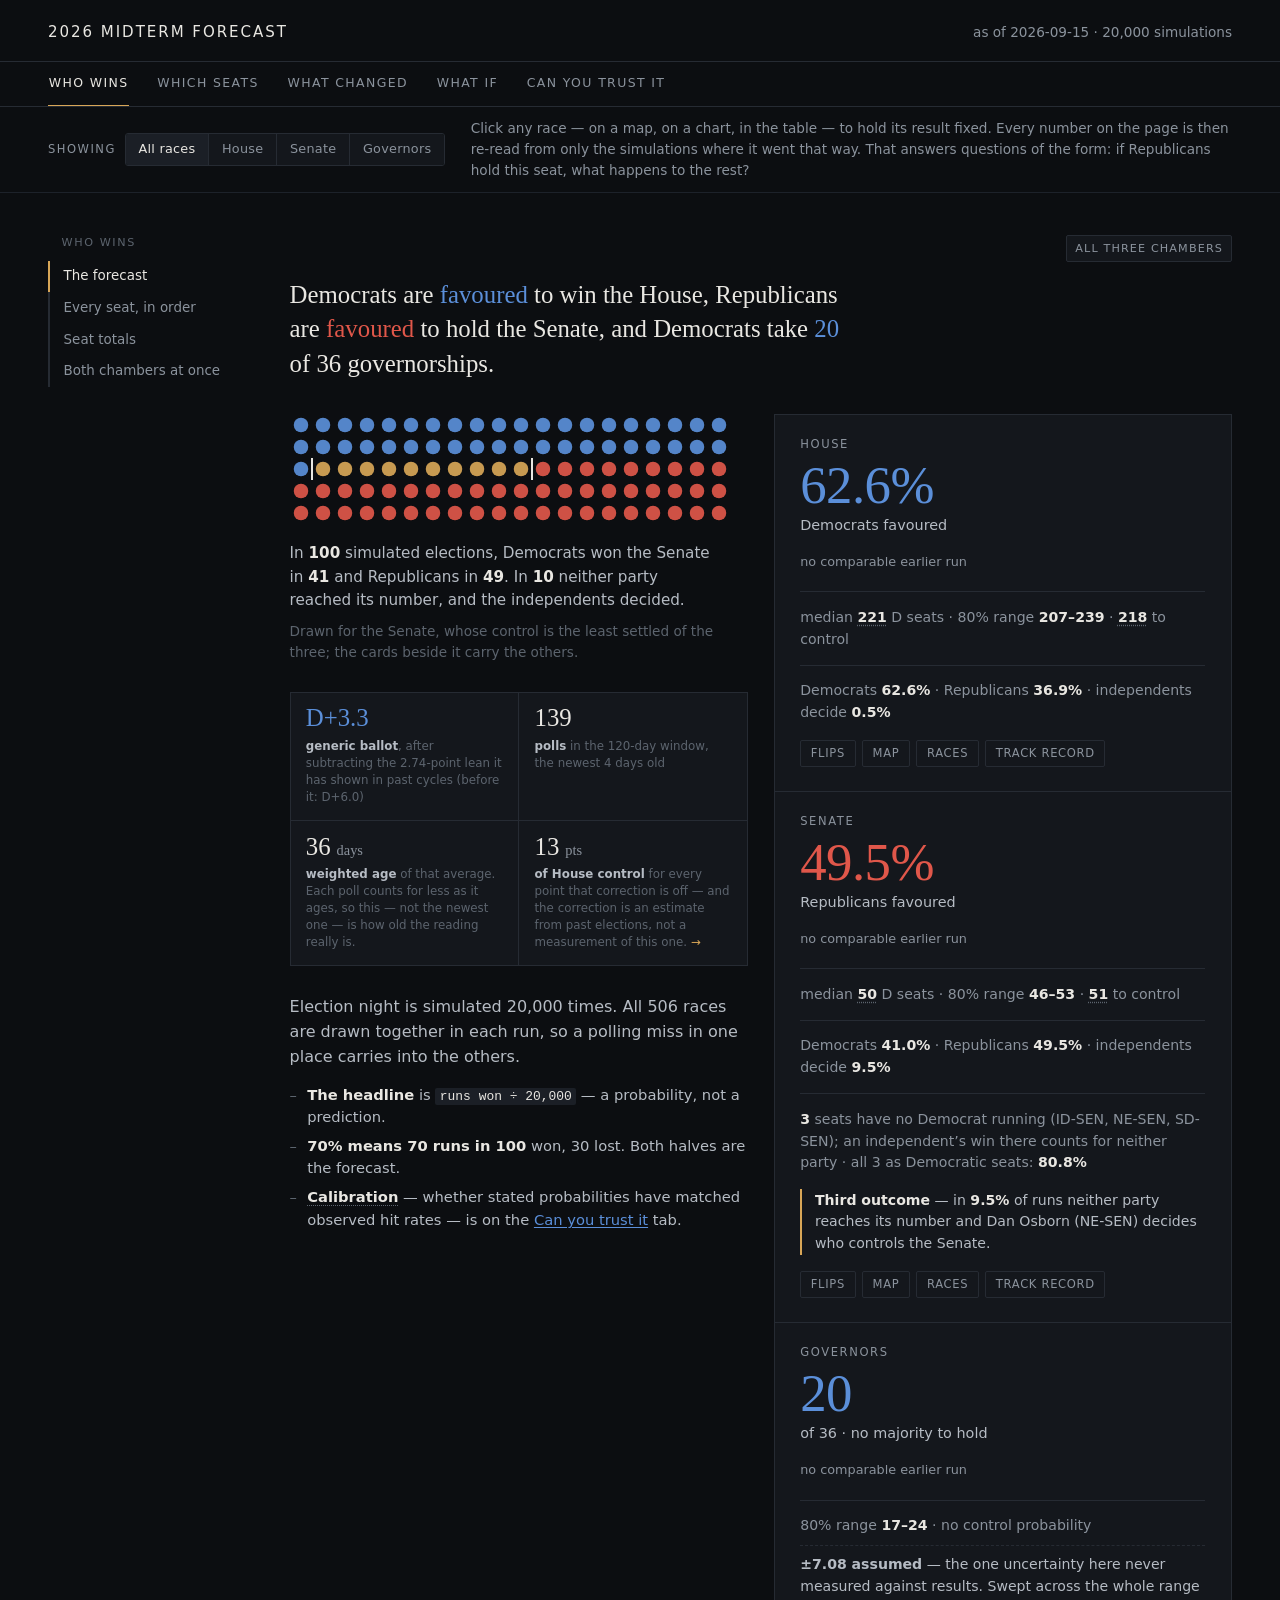
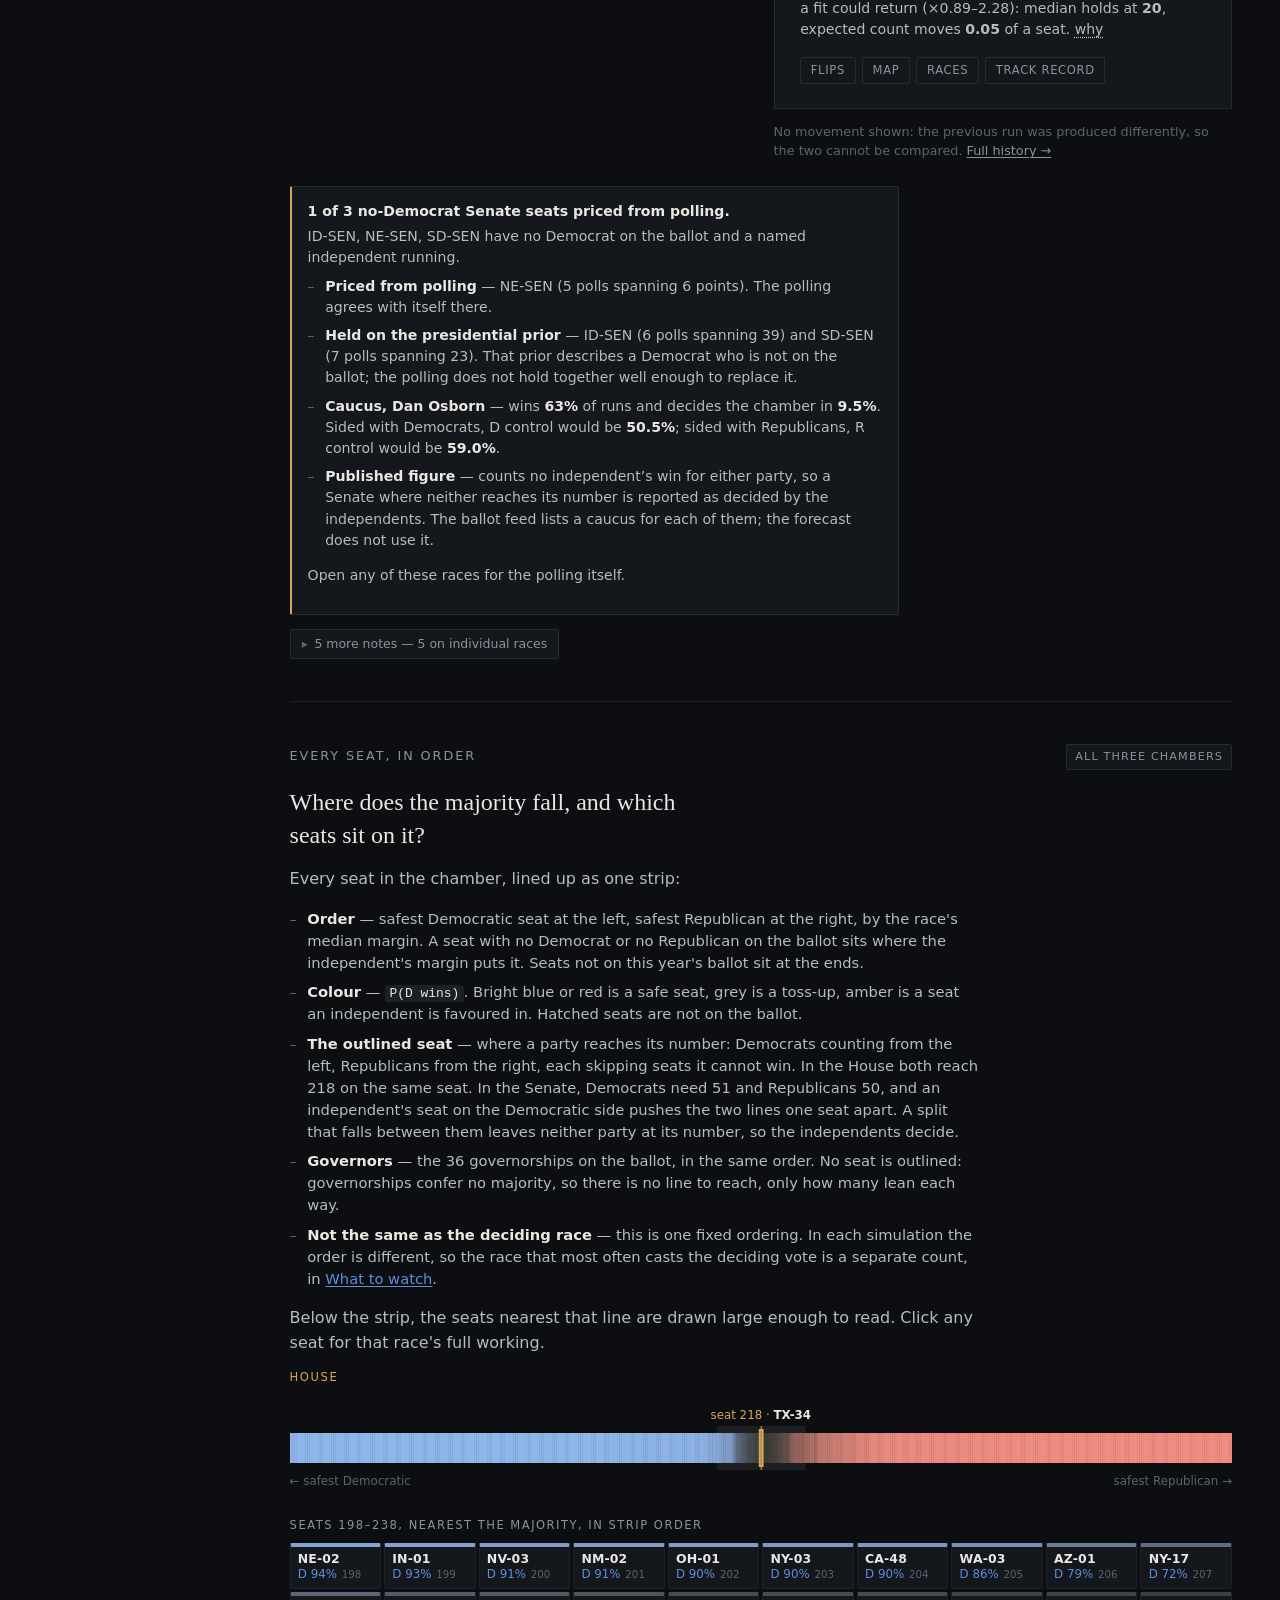
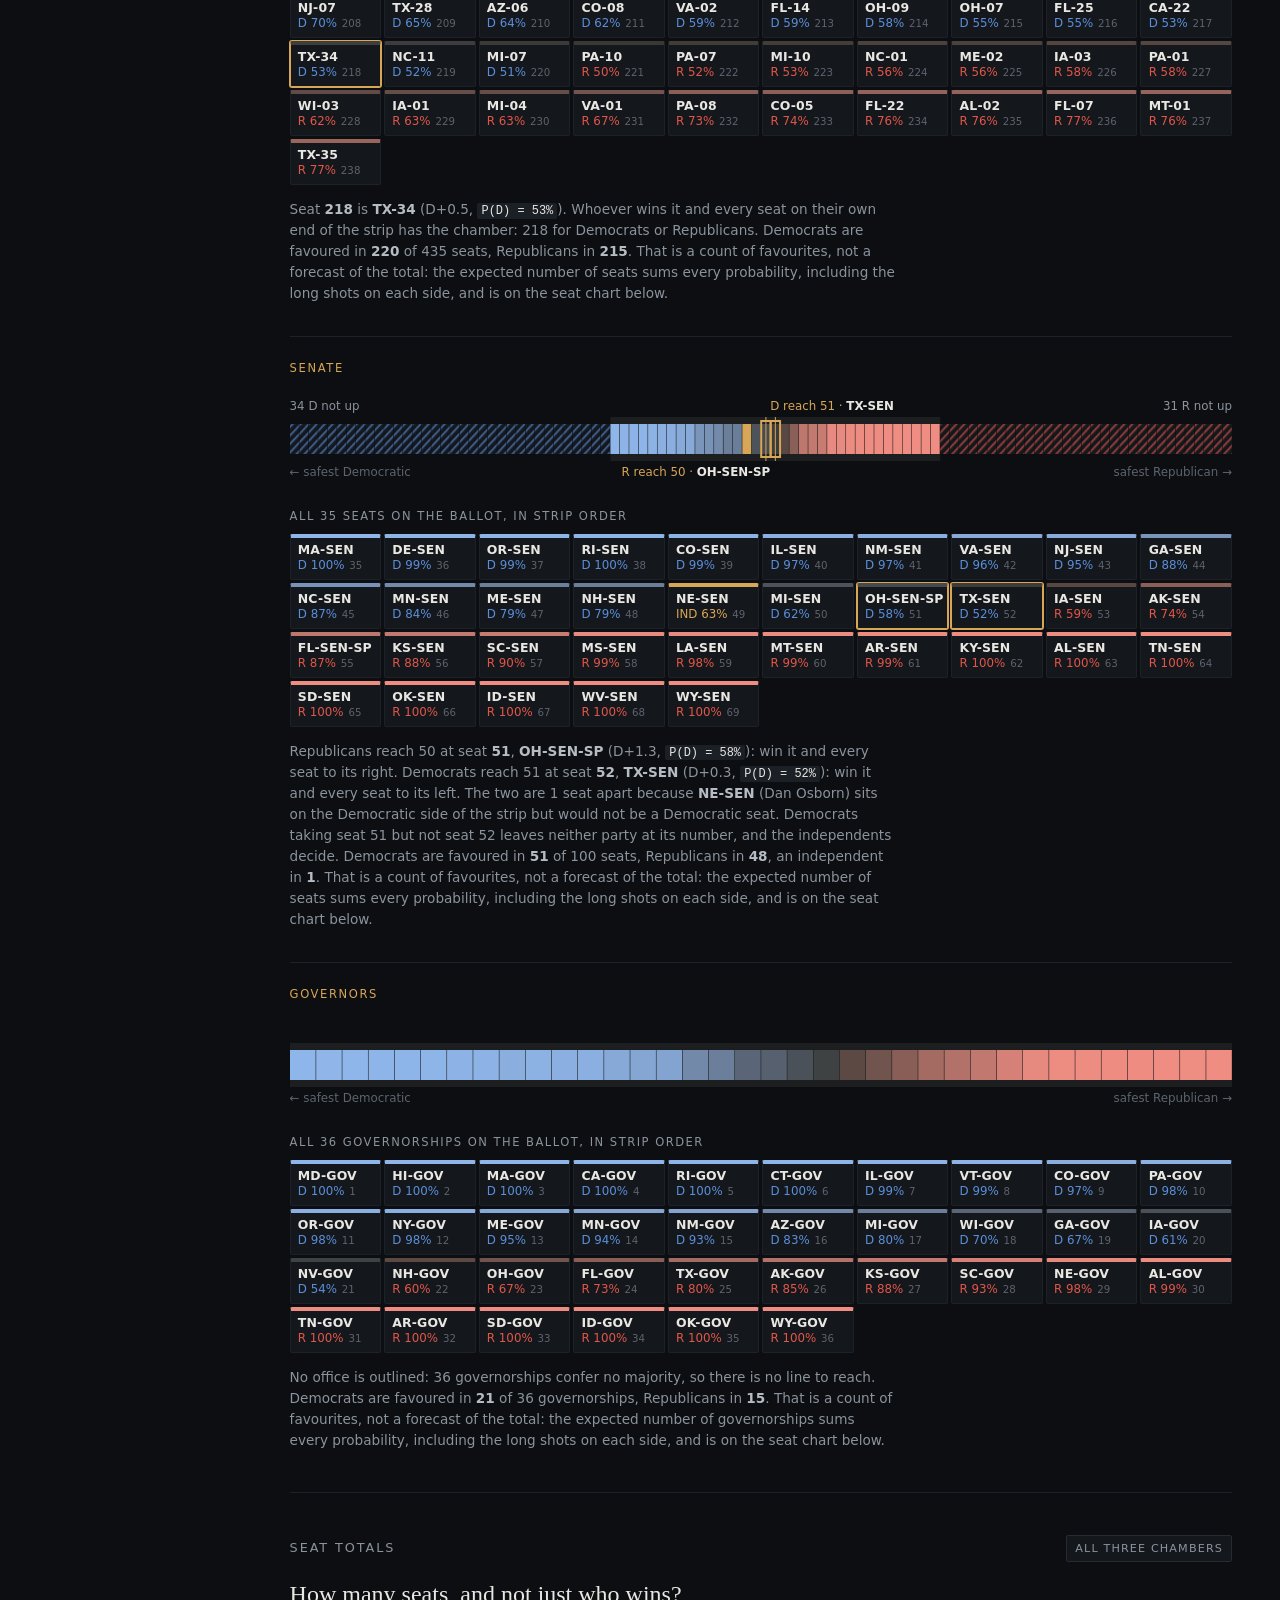
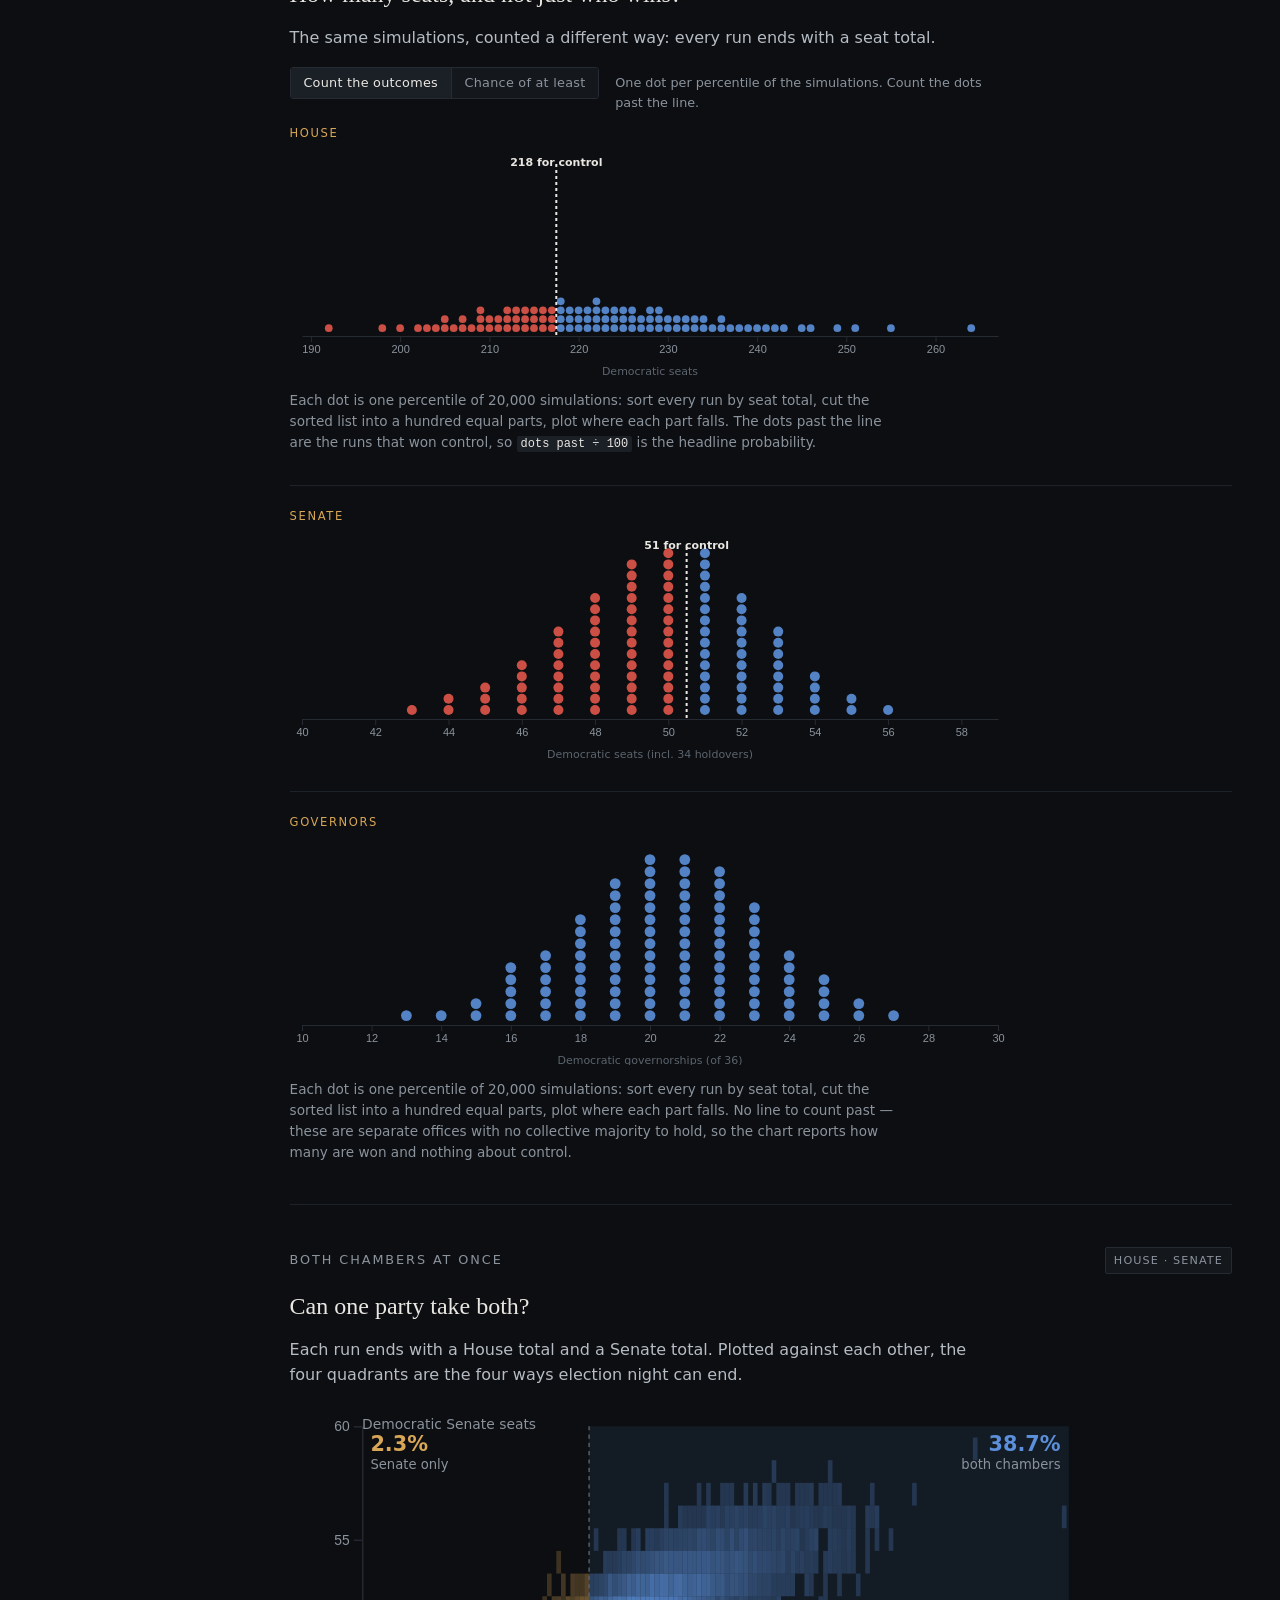
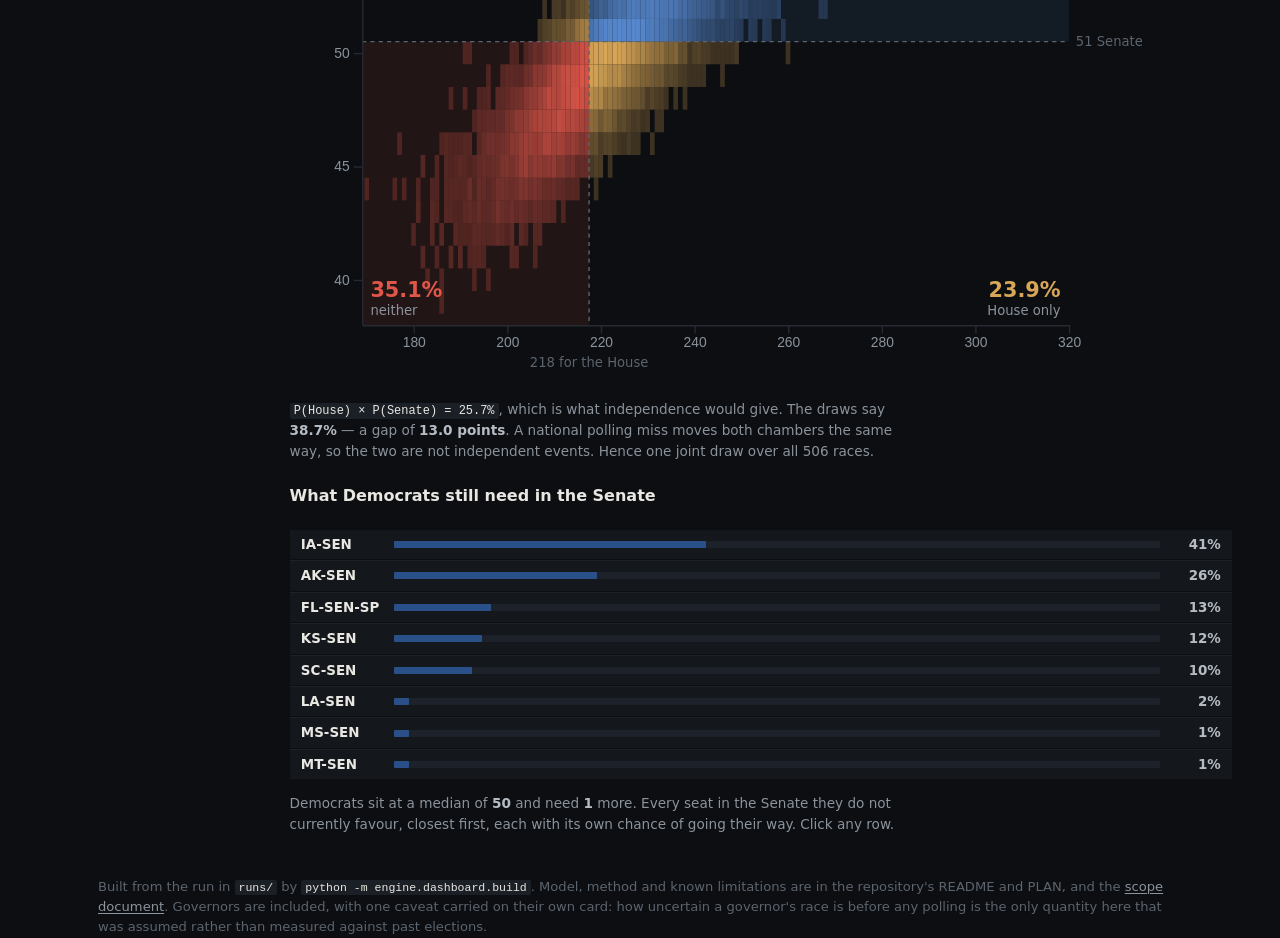
==== index.html @ a79a42ad "forecast 2026-09-15 House D 62.6%/221 (control prob / median seats) Senate D 41.0%/50 Governors D 20" ====
<!doctype html>
<html lang="en">
<head>
<meta charset="utf-8">
<meta name="viewport" content="width=device-width, initial-scale=1">
<title>2026 Midterm Forecast</title>
<meta name="description" content="A calibrated forecast of the 2026 US House, Senate and governor elections, with its own error record.">
<link rel="stylesheet" href="css/theme.css">
</head>
<body>

<header class="masthead wrap">
  <h1>2026 Midterm Forecast</h1>
  <div class="asof" id="asof">loading…</div>
</header>

<main>
  <div id="loading" class="wrap" style="padding:4rem 0;color:var(--muted)">Loading the forecast…</div>

  <div id="app" hidden>

    <!-- The tab strip is built from the panels below, so a tab's name and its
         membership are declared in exactly one place: the [data-tab] element. -->
    <nav class="tabbar" aria-label="Forecast sections">
      <div class="wrap tabbar-inner" id="tablist" role="tablist"></div>
    </nav>

    <!-- Conditioning is not a section, it is a mode: a pinned race changes every
         number on every tab. So it lives in the chrome, above the panels, and
         stays on screen wherever the reader has navigated to. -->
    <div class="cond-bar" id="cond-bar">
      <div class="wrap">
        <div id="flash" class="flash" hidden></div>
        <div class="viewrow">
          <div class="scope-ctl" id="scope-ctl"></div>
          <div id="pins" class="pins"></div>
        </div>
      </div>
    </div>

    <!-- The rail lists the sections of whichever tab is open, read off the DOM
         in js/toc.js: the same rule as the tab strip, so there is no second list
         of section names here to fall out of step with the panels. -->
    <div class="wrap page-grid">

      <nav class="toc" id="toc" aria-label="On this page"></nav>

      <div class="page-main">

      <div class="tabpanel" id="tab-forecast" data-tab="forecast" data-tab-label="Who wins" role="tabpanel" tabindex="0">

        <section id="s-headline" data-toc="The forecast">
          <p class="lede" id="lede"></p>
          <!-- The left column used to hold the icon array and then stop, leaving
               roughly 350px of nothing beside the cards. The array now draws once
               rather than once per chamber (js/main.js), and the environment strip
               takes the room it gave back: the generic ballot is the input every
               number in this block is downstream of, and it was reported nowhere
               on this page. -->
          <div class="split">
            <div>
              <div id="iconarray" class="iconwrap"></div>
              <div class="env-strip" id="environment"></div>
              <p class="read">Election night is simulated <span data-cal="n.sims">20,000</span>
                 times. All 506 races are drawn together in each run, so a polling miss in one place
                 carries into the others.</p>
              <ul class="pts">
                <li><b>The headline</b> is <code>runs won ÷ 20,000</code> — a probability, not a
                    prediction.</li>
                <li><b>70% means 70 runs in 100</b> won, 30 lost. Both halves are the
                    forecast.</li>
                <li><b><span class="term" data-term="calibration" tabindex="0" role="button">Calibration</span></b> — whether stated probabilities have
                    matched observed hit rates — is on the
                    <a href="#s-calibration">Can you trust it</a> tab.</li>
              </ul>
            </div>
            <div>
              <div class="toplines" id="toplines"></div>
              <p class="tl-note" id="tl-note"></p>
            </div>
          </div>
          <div class="caveat-block" id="caveats"></div>
        </section>

        <!-- The whole chamber as one row of seats, straight after the headline: it
             answers "which seats, and where is the majority" at a glance, which most
             readers want before a distribution of totals. The seat histogram below says
             how many; this says which, and puts the majority on a particular race. -->
        <section id="s-snake">
          <h2>Every seat, in order</h2>
          <p class="q">Where does the majority fall, and which seats sit on it?</p>
          <p>Every seat in the chamber, lined up as one strip:</p>
          <ul class="pts">
            <li><b>Order</b> — safest Democratic seat at the left, safest Republican at the right,
                by the race's median margin. A seat with no Democrat or no Republican on the ballot
                sits where the independent's margin puts it. Seats not on this year's ballot sit
                at the ends.</li>
            <li><b>Colour</b> — <code>P(D wins)</code>. Bright blue or red is a safe seat, grey is a
                toss-up, amber is a seat an independent is favoured in. Hatched seats are not on
                the ballot.</li>
            <li><b>The outlined seat</b> — where a party reaches its number: Democrats counting
                from the left, Republicans from the right, each skipping seats it cannot win. In
                the House both reach 218 on the same seat. In the Senate, Democrats need 51 and
                Republicans 50, and an independent's seat on the Democratic side pushes the two
                lines one seat apart. A split that falls between them leaves neither party at its
                number, so the independents decide.</li>
            <li><b>Governors</b> — the 36 governorships on the ballot, in the same order. No
                seat is outlined: governorships confer no majority, so there is no line to
                reach, only how many lean each way.</li>
            <li><b>Not the same as the deciding race</b> — this is one fixed ordering. In each
                simulation the order is different, so the race that most often casts the deciding
                vote is a separate count, in <a href="#s-watch">What to watch</a>.</li>
          </ul>
          <p>Below the strip, the seats nearest that line are drawn large enough to read. Click
             any seat for that race's full working.</p>
          <div id="snake"></div>
        </section>

        <section id="s-seats">
          <h2>Seat totals</h2>
          <p class="q">How many seats, and not just who wins?</p>
          <p>The same simulations, counted a different way: every run ends with a seat total.</p>
          <div class="seat-modes" id="seat-modes" role="group" aria-label="How to show the seat total">
            <div class="toggle">
              <button type="button" data-mode="dots" class="on">Count the outcomes</button>
              <button type="button" data-mode="curve">Chance of at least</button>
            </div>
            <p class="seat-mode-note" id="seat-mode-note"></p>
          </div>
          <div id="dotplot"></div>
        </section>

        <!-- The joint outcome. Every other view here is a marginal, and the draws
             already hold the pair; a reader multiplying the two card numbers
             together is out by fourteen points because the chambers move together. -->
        <section id="s-together">
          <h2>Both chambers at once</h2>
          <p class="q">Can one party take both?</p>
          <p>Each run ends with a House total and a Senate total. Plotted against each other, the
             four quadrants are the four ways election night can end.</p>
          <div id="together"></div>
          <div id="cheapest"></div>
        </section>

      </div>

      <div class="tabpanel" id="tab-seats" data-tab="seats" data-tab-label="Which seats" role="tabpanel" tabindex="0" hidden>

        <section id="s-flips">
          <h2>Seats that could change hands</h2>
          <p class="q">Which seats are most likely to flip, in any chamber?</p>
          <p>A seat flips when the party holding it going into November loses it. House,
             Senate and governor races share one list here, ranked by that chance alone:</p>
          <p class="fml-block">P(flip) = P(holder loses)
             = <code>1 − P(D)</code> for a Democratic seat, <code>P(D)</code> for a Republican one</p>
          <ul class="pts">
            <li><b>Held by</b> — the party holding the seat today. Where the only challenger is an
                independent, a flip is a win by that independent.</li>
            <li><b>Expected flips</b> — <code>Σ P(flip)</code> over the chamber. An average, not a
                night: in any single simulation each seat flips entirely or not at all, so the
                range beside it is counted from the simulations themselves.</li>
            <li><b>Net</b> — <code>Σ P(flip → D) − Σ P(flip → R)</code>: expected Democratic
                gains less Republican gains. An independent's win is a flip, but it goes to
                neither party, so it is counted on its own line and left out of the net.</li>
            <li><b>Redrawn</b> — the district's lines changed for 2026. The holder is whoever
                holds that district number now, so part of a flip there is the new map.</li>
          </ul>
          <div id="flips"></div>
        </section>

        <section id="s-watch">
          <h2>What to watch</h2>
          <p class="q">Which races is this resting on?</p>
          <!-- True under every scope, including governors, where the ranking is a
               different quantity because the question has no answer. The list
               beneath names the quantity it actually used. -->
          <p>A race belongs here in proportion to how much the answer rests on it, which is not
             the same as how close it is. Two ranking quantities, depending on whether a majority is
             at stake:</p>
          <ul class="pts">
            <li><b><span class="term" data-term="tipping-point" tabindex="0" role="button">Tipping-point share</span></b> — how often the race casts the
                vote that makes the majority, counted across all
                <span data-cal="n.sims">20,000</span> runs. Not guessed from the margin.</li>
            <li><b>Closeness</b> — distance from an even chance. The 36 governorships confer no
                majority, so no governor's race can be the deciding seat; they are ranked this way
                instead.</li>
          </ul>
          <p>Each list names the quantity it used. Beneath it, the same share for the top races as
             bars: the deciding vote is spread across many races, because the ordering of seats
             is different in every simulation. Click any row or bar for that race's full working:
             the ballot, the <span class="term" data-term="prior" tabindex="0" role="button">prior</span>, the polls, and the weight given to each.</p>
          <div id="watch"></div>
        </section>

        <section id="s-map">
          <div class="head"><h2>The House, by district</h2><div id="map-controls"></div></div>
          <p class="q">Where are the seats, and how much does the model know about each one?</p>
          <p>Colour carries whichever quantity is selected above — by default, each side's chance
             of winning the seat: blue for Democrats, red for Republicans, deeper where the seat is
             safer. Three controls:</p>
          <ul class="pts">
            <li><b>Cartogram / Boundaries</b> — equal-area hexes, or real district shapes.</li>
            <li><b>Suppress uncertain colour</b> (on by default) — applies
                <span class="term" data-term="vsup" tabindex="0" role="button">uncertainty suppression</span>: colour drains toward grey where the model
                knows least, so an unpolled seat cannot be drawn as boldly as one polled nine
                times. Turn it off for the raw estimate.</li>
            <li><b>Play simulations</b> — swaps the forecast for single runs, one after another.
                The quickest way to see how much of the country moves together.</li>
          </ul>
          <div id="cartogram"></div>
          <p class="chart-note" id="map-caption"></p>
          <p class="hops-read chart-note" id="hops-read"></p>
        </section>

        <section id="s-races">
          <h2>Every race</h2>
          <p class="q">What does the whole field look like, race by race?</p>
          <p>One dot per race at the margin the model expects: Democrats left of zero, Republicans
             right, safest seats at the outer edges. Dots stack vertically where races sit at a
             similar margin, so the shape of the swarm is the shape of the field. The shaded band is
             everything within 5 points of a tie. Click any dot, or any table row, for that race's
             full working.</p>
          <div id="beeswarm"></div>
          <div id="racetable"></div>
        </section>

      </div>

      <div class="tabpanel" id="tab-change" data-tab="change" data-tab-label="What changed" role="tabpanel" tabindex="0" hidden>

        <!-- The delta under each card said how far the number moved and never
             why. This is the why, and it is an exact re-run per cause rather
             than a share of a linearisation. -->
        <section id="s-movement">
          <h2>What moved it</h2>
          <p class="q">Why is this number different from last time?</p>
          <p>A move is either news about the electorate or a change in the model, and its size
             does not say which. So each cause is priced by re-running the forecast with only that
             input changed and every other input held fixed. The causes sum to the movement shown
             under each chamber's card on the <a href="#s-headline">Who wins</a> tab.</p>
          <div id="movement"></div>
        </section>

        <!-- Which races moved, under the chamber-level answer above it. -->
        <section id="s-movers">
          <h2>Which races moved</h2>
          <p class="q">The chamber shifted — where did that come from?</p>
          <p>The seats most often decisive, ranked by <span class="term" data-term="tipping-point" tabindex="0" role="button">tipping-point share</span>.
             All cards share one vertical scale, so they can be compared. The zero line in each is
             a tie.</p>
          <div id="movers"></div>
        </section>

        <section id="s-trend">
          <h2>Forecast history</h2>
          <p class="q">How has this forecast moved over time?</p>
          <p>Each point is a published run. The line is solid only between two runs built by the
             same model on the same sources. Where the build changed in between — a new prior
             source, a different poll feed, a different draw count — it is broken instead, because a
             jump caused by the model is not news about the election.</p>
          <div id="trend"></div>
        </section>

        <!-- The schedule the forecast is working against. -->
        <section id="s-ahead">
          <h2>What is still to come</h2>
          <p class="q">How much more will the model learn before November?</p>
          <div id="ahead"></div>
        </section>

      </div>

      <div class="tabpanel" id="tab-whatif" data-tab="whatif" data-tab-label="What if" role="tabpanel" tabindex="0" hidden>

        <section id="s-scenario">
          <h2>The national polling</h2>
          <p class="q">What happens to the forecast if the polls are off?</p>
          <p>The <span class="term" data-term="generic-ballot" tabindex="0" role="button">generic ballot</span> — <em>which party's candidate would you
             vote for in your district?</em> — is the model's largest single input, and it has a
             measured lean.</p>
          <ul class="pts">
            <li><b>Direction</b> — it has overstated Democrats in 10 of the last 13 cycles.</li>
            <li><b>Size</b> — <span data-cal="gb.bias">2.74</span> points on average, subtracted
                before use.</li>
            <li><b>Leverage</b> — <span data-cal="gb.leverage">13</span> points of House control per
                point the correction is wrong, read off the sweep below. It moves run to run,
                because the sweep is steepest where the chamber is closest.</li>
          </ul>
          <p>The correction is an estimate from 13 past elections, not a measurement of this one.
             The slider re-runs the entire forecast at a different assumed lean.</p>
          <div id="scenario"></div>
        </section>

        <section id="s-correlation">
          <h2>Shared error</h2>
          <p class="q">When the model is wrong about one race, is it wrong about the others?</p>
          <p>Usually yes, and that shared error dominates the uncertainty. If the polls are three
             points too Democratic in one Pennsylvania district, they are probably about three
             points too Democratic in Ohio and Michigan. Treating 435 races as 435 independent coin
             flips would price a 40-seat swing as near-impossible; the country produces one about
             every decade.</p>
          <p>So each race carries four independent error terms, added in quadrature — the largest
             dominates:</p>
          <p class="fml-block"><span class="term" data-term="sigma" tabindex="0" role="button">σ<sub>total</sub></span>
             = √(σ<sub>nat</sub>² + σ<sub>reg</sub>² + σ<sub>state</sub>² + σ<sub>idio</sub>²)</p>
          <ul class="pts">
            <li><b>σ<sub>nat</sub></b> — a national miss, shared by every race in the country.</li>
            <li><b>σ<sub>reg</sub></b> — shared across the region.</li>
            <li><b>σ<sub>state</sub></b> — shared across the state. Worth
                <span data-cal="sigma.state">3.39</span> points.</li>
            <li><b>σ<sub>idio</sub></b> — this contest alone. Student-t, 5 degrees of freedom.</li>
          </ul>
          <p>The grid below is what that adds up to, measured off the simulations themselves rather
             than assumed.</p>
          <div id="correlation"></div>
        </section>

        <section id="s-field">
          <h2>The House map</h2>
          <p class="q">How far is the map from the country it is drawn on?</p>
          <p><b>Lean</b> is a district's 2024 presidential margin measured against the national
             margin the same day: <code>lean = district margin − national margin</code>. R+5 is five
             points right of wherever the country lands, not five points Republican outright. Order
             all 435 and the 218th decides the House.</p>
          <p>The 218th sits <span data-cal="field.bias">3.26</span> points right of the country — a
             price of entry. Democrats must carry the national vote by about that much before the
             median district is theirs; short of it they lead the country and lose the chamber.</p>
          <div id="playingfield"></div>
        </section>

        <!-- Deliberately NOT a chamber mode of s-field above: a districting
             bias is a choice somebody made and can unmake, and equal suffrage in
             the Senate is the one clause Article V puts beyond amendment. Same
             election, same national vote, different kind of fact. -->
        <section id="s-statewide">
          <h2>The state borders</h2>
          <p class="q">And how far are the Senate and the governorships?</p>
          <p>Both are decided by states, and a state's weight is independent of its population:
             Wyoming and California send two senators each. Scoring the same 2024 presidential
             result by state instead of by district says how far that arrangement sits from the
             country.</p>
          <p>A separate section, because it is a different kind of fact. District lines were drawn
             and can be redrawn. Equal representation in the Senate is the one provision Article V
             puts beyond amendment without a state's own consent.</p>
          <div id="statewide"></div>
        </section>

      </div>

      <div class="tabpanel" id="tab-trust" data-tab="trust" data-tab-label="Can you trust it" role="tabpanel" tabindex="0" hidden>

        <section id="s-calibration">
          <h2>Out-of-sample checks</h2>
          <p class="q">Has this model been right before?</p>
          <p>Every check here is <b>out of sample</b>: to score the model against a past election
             it is first rebuilt with that election removed from everything it was fitted on. It
             never grades a test it has already seen.</p>
          <p>Which checks appear follows the scope control above, because the evidence differs by
             chamber.</p>
          <ul class="pts">
            <li><b>House</b> — three past elections (2018, 2020, 2022) replayable district by
                district.</li>
            <li><b>Senate and governors</b> — no replayable elections, so their cards report what
                was measured about them directly. One of those measurements was taken and
                deliberately not acted on.</li>
          </ul>
          <p>Every card names its own source.</p>
          <!-- Built in js/main.js, because which checks exist depends on the
               chamber: the replays are House, the interval check is the polling
               corpus across all three, and the other two chambers have their own
               measurements rather than a replay. Each card names its own source. -->
          <div class="three-col" id="calibration"></div>
        </section>

        <section id="s-limits">
          <h2>What could be wrong</h2>
          <p class="q">What does this model say is wrong with it?</p>
          <p>Two kinds, kept apart because they behave differently.</p>
          <ul class="pts">
            <li><b>Alarms</b> — recomputed every run, and they come and go with the data: a feed
                going quiet, a race average resting on one poll.</li>
            <li><b>Limitations</b> — structural. Established when the model was built; they clear
                only when somebody finds the missing data or changes the model.</li>
          </ul>
          <p>Both are on the page, not behind a methodology link.</p>
          <div id="limits"></div>
        </section>

        <section id="s-coverage">
          <h2>What the model is working from</h2>
          <p class="q">How much of this is polling, and how much is inference?</p>
          <p>Mostly inference, which is normal for a midterm: almost no one polls a safe district.
             An unpolled race runs on its <span class="term" data-term="prior" tabindex="0" role="button">prior</span> — the seat's presidential lean, the
             national environment and whether an incumbent is running — with a wider
             <span class="term" data-term="sigma" tabindex="0" role="button">error bar</span> to match. These are the counts.</p>
          <div class="stat-row" id="coverage"></div>
          <div id="coverage-split"></div>
        </section>

        <section id="s-walkthrough">
          <h2>One race, step by step</h2>
          <p class="q">How does a single seat get its number?</p>
          <p>All 506 races go through the same seven steps, and nothing is added that is not shown
             here. Pick a race and walk it: the chart redraws at every step, so the estimate moves
             as each piece of evidence goes in.</p>
          <div id="walkthrough"></div>
        </section>

        <section id="s-diag">
          <h2>Payload diagnostics</h2>
          <p class="q">Is the page showing what the engine actually computed?</p>
          <p>The full simulation is too large to send to a browser, so the payload is one bit per
             race per draw: who won, <span data-cal="n.sims">20,000</span> times over. Every total
             on this page is counted back out of those bits in your browser. These checks confirm
             the counting still reproduces the engine's own answers exactly. A drift would leave the
             numbers looking entirely plausible, so it is checked rather than assumed.</p>
          <!-- Closed by default: these are for somebody auditing the page, and they
               sit at the end of the tab that is about auditing it. -->
          <details class="caveats-more diag-more">
            <summary>Show the checks</summary>
            <div id="diagnostics"></div>
          </details>
        </section>

      </div>

      </div>
    </div>
  </div>
</main>

<aside id="drawer" class="drawer" hidden aria-live="polite"></aside>

<footer class="wrap">
  Built from the run in <code>runs/</code> by <code>python -m engine.dashboard.build</code>.
  Model, method and known limitations are in the repository's README and PLAN, and the
  <a href="scope.html">scope document</a>.
  Governors are included, with one caveat carried on their own card: how uncertain a governor's
  race is before any polling is the only quantity here that was assumed rather than measured
  against past elections.
</footer>

<script src="vendor/d3.v7.min.js"></script>
<script type="module" src="js/main.js"></script>
</body>
</html>
---- css/theme.css ----
/* Editorial data-desk, dark. One accent, serif figures, sans labels.
   Blue/red rather than red/green: the common colour-vision deficiencies are
   red-green, and party colour is the one encoding on this site a reader cannot
   afford to misread. Every party encoding is paired with a label or a position,
   never carried by hue alone. */

:root {
  --bg:        #0c0e11;
  --surface:   #14171c;
  --surface-2: #1b1f26;
  --line:      #262b33;
  --line-soft: #1d222a;
  --ink:       #e9e7e2;
  --ink-dim:   #b6bcc4;
  --muted:     #8b939d;
  --faint:     #5c646e;

  --dem:       #5b8fd9;
  --dem-deep:  #2f5fa8;
  --rep:       #e0574a;
  --rep-deep:  #a8342a;
  --accent:    #d8a657;
  --warn:      #d8a657;

  --serif: "Iowan Old Style", "Palatino Linotype", Palatino, Georgia, serif;
  --sans: system-ui, -apple-system, "Segoe UI", Roboto, Helvetica, Arial, sans-serif;
  --mono: ui-monospace, SFMono-Regular, "SF Mono", Menlo, Consolas, monospace;

  --measure: 68ch;
  --gutter: clamp(1rem, 4vw, 3rem);
}

* { box-sizing: border-box; }

html { -webkit-text-size-adjust: 100%; }

body {
  margin: 0;
  background: var(--bg);
  color: var(--ink);
  font-family: var(--sans);
  font-size: 16px;
  line-height: 1.55;
  -webkit-font-smoothing: antialiased;
}

.wrap { max-width: 1180px; margin: 0 auto; padding: 0 var(--gutter); }

/* ---- masthead ---------------------------------------------------------- */
.masthead {
  border-bottom: 1px solid var(--line);
  /* padding-block, not the shorthand: `padding: 1.4rem 0 1.1rem` zeroed the side
     gutter .wrap sets on this same element, and the masthead sat flush against
     the screen edge at every width under 1180px. */
  padding-block: 1.4rem 1.1rem;
  display: flex; flex-wrap: wrap; gap: 1rem;
  align-items: baseline; justify-content: space-between;
}
.masthead h1 {
  font: 500 0.94rem/1.2 var(--sans);
  letter-spacing: 0.13em; text-transform: uppercase;
  margin: 0; color: var(--ink);
}
.masthead .asof { color: var(--muted); font-size: 0.85rem; font-variant-numeric: tabular-nums; }

/* ---- tabs --------------------------------------------------------------- */
/* Sticky, because it is the only way back out of a long panel, and a reader who
   has scrolled to the bottom of the race table should not have to scroll back up
   to leave it. The masthead is not sticky: it says what this is, once. */
.tabbar {
  position: sticky; top: 0; z-index: 30;
  background: var(--bg); border-bottom: 1px solid var(--line);
}
.tabbar-inner {
  display: flex; gap: .2rem;
  /* Six labels do not fit a phone. They scroll sideways here rather than
     wrapping to a second row that would double the height of a sticky bar. */
  overflow-x: auto; scrollbar-width: none;
}
.tabbar-inner::-webkit-scrollbar { display: none; }
/* A flex scroll container drops its trailing padding from the scroll extent, so
   the last tab ended flush against the screen edge once the strip was scrolled
   to the end. A spacer is a flex item, and flex items are not dropped. */
.tabbar-inner::after { content: ''; flex: 0 0 var(--gutter); }
.tab {
  flex: 0 0 auto; background: none; border: 0; cursor: pointer;
  padding: .95rem .05rem; margin-right: 1.5rem;
  font: 500 .78rem/1 var(--sans); letter-spacing: .11em; text-transform: uppercase;
  color: var(--muted); white-space: nowrap;
  border-bottom: 2px solid transparent; margin-bottom: -1px;
  /* scrollIntoView scrolls the least it can get away with, which lands the tab
     it reveals flush against the edge of the strip. This is how much daylight it
     has to leave instead. */
  scroll-margin-inline: var(--gutter);
}
.tab:last-child { margin-right: 0; }
.tab:hover { color: var(--ink-dim); }
.tab.on { color: var(--ink); border-bottom-color: var(--accent); }
.tab:focus-visible { outline: 2px solid var(--accent); outline-offset: -3px; }

/* ---- conditioning bar ---------------------------------------------------- */
/* Off: one muted line of instruction, which scrolls away like any other prose.
   On: the chips, a colour that says the numbers under it are no longer the
   unconditional forecast, and -- because the way OUT of that mode must not be
   somewhere the reader has to scroll back to find -- sticky, under the strip.
   --tabbar-h is measured in js/tabs.js rather than assumed here. */
.cond-bar { border-bottom: 1px solid var(--line-soft); padding: .7rem 0; }
.cond-bar.on {
  position: sticky; top: var(--tabbar-h, 3.2rem); z-index: 29;
  background: var(--surface); border-bottom-color: var(--line);
}
.cond-bar .flash { margin-bottom: .6rem; }
.pins-label {
  font: 500 .72rem/1 var(--sans); letter-spacing: .13em; text-transform: uppercase;
  color: var(--accent); margin-right: .3rem;
}

/* Scope on the left, conditioning on the right; they stack on a phone. Two
   questions about the same thing -- which races am I looking at, and under what
   assumption -- so they share a bar rather than each claiming a row. */
.viewrow { display: flex; flex-wrap: wrap; gap: .6rem 1.6rem; align-items: center; }
.viewrow > .pins { flex: 1 1 22rem; }
/* `min-width:0` so the control may shrink rather than pushing the page wider
   than the screen; the toggle scrolls inside itself if it ever has to. */
.scope-ctl { display: flex; align-items: center; gap: .55rem; flex: 0 1 auto; min-width: 0; }
.scope-ctl .toggle { max-width: 100%; overflow-x: auto; scrollbar-width: none; }
.scope-ctl .toggle::-webkit-scrollbar { display: none; }
.scope-label {
  font: 500 .72rem/1 var(--sans); letter-spacing: .13em; text-transform: uppercase;
  color: var(--muted);
}
/* Four labels plus the word SHOWING are 397px on a 390px phone. The word is the
   droppable part: the control is self-evident, and every section below carries a
   badge naming what it settled on. */
@media (max-width: 560px) {
  .scope-label { display: none; }
  .scope-ctl .toggle button { padding: .55rem .6rem; }
}

/* ---- section scope badges ----------------------------------------------- */
/* Sits at the end of every section head and names the races that section is
   about. Recessive by default -- it is a caption, not a claim -- and warm when
   the section cannot give the scope what it asked for, because that is the one
   case where the reader is looking at something other than what they selected. */
.head-right { display: flex; flex-wrap: wrap; gap: .6rem; align-items: baseline;
              justify-content: flex-end; margin-left: auto; }
.scope {
  font: 500 .7rem/1.35 var(--sans); letter-spacing: .1em; text-transform: uppercase;
  color: var(--muted); border: 1px solid var(--line); border-radius: 2px;
  padding: .3rem .5rem; white-space: nowrap; background: var(--surface);
}
.scope.off { color: var(--warn); border-color: var(--warn); }
.scope-note {
  font-size: .84rem; color: var(--ink-dim); max-width: 70ch;
  border-left: 2px solid var(--warn); padding-left: .8rem; margin: 0 0 1.2rem;
}
.scope-note b { color: var(--ink); font-weight: 600; }

/* ---- one instance per chamber -------------------------------------------- */
/* Under the `all` scope a chart that can only speak about one chamber draws
   three, stacked and each named. The rule is divided rather than spaced: three
   seat histograms with nothing between them read as one chart with three humps. */
.per-chamber + .per-chamber {
  margin-top: 2rem; padding-top: 1.6rem; border-top: 1px solid var(--line-soft);
}
.pc-h {
  font: 500 .72rem/1 var(--sans); letter-spacing: .14em; text-transform: uppercase;
  color: var(--accent); margin: 0 0 1rem;
}

/* The chamber the scope is on, in the card row that always shows all three. */
.topline.on { background: var(--surface-2); box-shadow: inset 2px 0 0 var(--accent); }

/* ---- calibration source lines -------------------------------------------- */
/* Three charts under one heading, drawn from two different populations. */
.cal-source {
  font: 400 .78rem/1.4 var(--sans); color: var(--faint);
  margin: -.2rem 0 .7rem; max-width: none;
}
.cov-split, #coverage-split { margin-top: 1.8rem; }

/* ---- sections ---------------------------------------------------------- */
/* scroll-margin: a cross-tab link would otherwise land under the sticky strip. */
section { padding: 2.6rem 0; border-bottom: 1px solid var(--line-soft);
          scroll-margin-top: calc(var(--tabbar-h, 3.2rem) + var(--condbar-h, 0px) + 1rem); }
section:last-of-type { border-bottom: 0; }

h2 {
  font: 500 0.8rem/1.2 var(--sans);
  letter-spacing: 0.15em; text-transform: uppercase;
  color: var(--muted); margin: 0 0 1.4rem;
}
h3 { font: 600 1rem/1.3 var(--sans); margin: 0 0 .5rem; color: var(--ink); }

/* The question a section answers, under its eyebrow label. h2 is a small
   letterspaced cap here, which a whole sentence cannot survive, so the sentence
   gets its own line in the serif the page uses for figures. */
.q {
  font: 400 clamp(1.15rem, 2.2vw, 1.5rem)/1.35 var(--serif);
  color: var(--ink); max-width: 36ch; margin: 0 0 .9rem;
}
.q em { font-style: italic; color: var(--ink-dim); }

/* A section's answer where there is no eyebrow+question pair to hang it on --
   the headline, which already opens with a serif lede of its own. */
.read { margin: 1.8rem 0 0; max-width: 52ch; }

p { max-width: var(--measure); color: var(--ink-dim); }
a { color: var(--dem); text-decoration-thickness: 1px; text-underline-offset: 2px; }

/* A definition, a rule, or a set of cases -- as a list, because that is what it
   is. Prose was doing this job in paragraphs that ran past nine hundred
   characters: a reader looking for the one case that applies to them had to read
   all of them in sequence to find it. Marker is an en dash rather than a bullet,
   which sits better beside the letterspaced caps this page sets headings in. */
ul.pts { list-style: none; padding: 0; margin: .9rem 0 0; max-width: var(--measure); }
ul.pts li {
  position: relative; padding-left: 1.1rem; margin: 0 0 .45rem;
  color: var(--ink-dim); font-size: .92rem; line-height: 1.5;
}
ul.pts li::before {
  content: "\2013"; position: absolute; left: 0; color: var(--faint);
}
ul.pts li b, ul.pts li strong { color: var(--ink); font-weight: 600; }
ul.pts li:last-child { margin-bottom: 0; }
/* Inside a smaller block -- a chart note, an alarm, a drawer -- the list
   inherits that block's size rather than imposing its own. */
.chart-note ul.pts, .caveat-why ul.pts, .caveat-major ul.pts,
.limit .limit-body ul.pts, .dt-note-block ul.pts, .dt-chart-cap ul.pts,
.dt-cond-note ul.pts, .mv-foot ul.pts, .wt-copy ul.pts {
  margin-top: .5rem; margin-bottom: .5rem; font-size: 1em; max-width: none;
}
.chart-note ul.pts li, .caveat-major ul.pts li, .limit .limit-body ul.pts li,
.dt-chart-cap ul.pts li, .dt-cond-note ul.pts li, .wt-copy ul.pts li { font-size: 1em; }
/* Last list in a block does not push the block's padding open. */
.caveat-major ul.pts:last-child, .limit .limit-body ul.pts:last-child { margin-bottom: 0; }

/* A formula is the definition. Prose paraphrases of `n / (n + 3)` cost a reader
   a sentence and tell them less, so the formula is set where the sentence was.
   `python -m engine.dashboard.build` is longer than a phone is wide, so this
   wraps rather than forcing the page to scroll sideways. */
code {
  font: 500 .88em/1.4 var(--mono); background: var(--surface-2);
  color: var(--ink); padding: .08em .34em; border-radius: 2px;
  overflow-wrap: break-word;
}
/* A formula on its own line, where it is the answer and not an aside. */
p.fml-block, div.fml-block {
  margin: .9rem 0 0; font: 500 .95rem/1.5 var(--mono);
  color: var(--ink); max-width: var(--measure);
}
p.fml-block code, div.fml-block code { background: none; padding: 0; }

/* ---- headline ---------------------------------------------------------- */
.lede {
  font: 400 clamp(1.5rem, 3.4vw, 2.15rem)/1.28 var(--serif);
  color: var(--ink); max-width: 20ch; margin: 0 0 2rem;
}
.lede em { font-style: normal; color: var(--dem); }
.lede em.r { color: var(--rep); }
/* Three chambers in one sentence. Set smaller and to a wider measure than the
   single-chamber headline: at 20ch and 2.15rem it ran to eight lines and stopped
   reading as a lede at all. */
.lede.multi {
  font-size: clamp(1.15rem, 2.1vw, 1.55rem);
  max-width: 46ch; line-height: 1.4;
}

/* One card per chamber, stacked. This was `auto-fit, minmax(260px, 1fr)`, which
   packed House and Senate side by side in the half-width column `.split` gives
   it. A third chamber turned that into a 2x2 with an empty cell, and an empty
   cell in a bordered grid reads as a rendering fault rather than as a layout.
   Stacking has no such failure mode at any card count or any width. */
.toplines { display: grid; gap: 1px; background: var(--line);
            grid-template-columns: 1fr; border: 1px solid var(--line);
            align-self: start; }
.topline { background: var(--surface); padding: 1.5rem 1.6rem; transition: background .12s; }
.topline:hover { background: var(--surface-2); }
.topline .chamber {
  font: 500 .72rem/1 var(--sans); letter-spacing: .14em;
  text-transform: uppercase; color: var(--muted);
}
.topline .prob {
  font: 400 3.3rem/1 var(--serif); margin: .55rem 0 .1rem;
  font-variant-numeric: tabular-nums; letter-spacing: -0.01em;
}
.topline .prob.d { color: var(--dem); }
.topline .prob.r { color: var(--rep); }
.topline .who { font-size: .9rem; color: var(--ink-dim); }
.topline .seats {
  margin-top: .9rem; padding-top: .9rem; border-top: 1px solid var(--line);
  font-size: .88rem; color: var(--muted); font-variant-numeric: tabular-nums;
}
.topline .seats b { color: var(--ink); font-weight: 600; }

/* A chamber whose headline number is a COUNT, not a probability -- governors.
   The disclosure line under it is the one thing on this card that is not a
   forecast: it says the number's width rests on an asserted sigma. Warm rather
   than red; it is a caveat, not an error. */
.topline .seats.asserted {
  margin-top: .5rem; padding-top: .5rem;
  border-top: 1px dashed var(--line);
  color: var(--ink-dim);
}
.topline .seats.asserted b { color: var(--ink-dim); font-weight: 600; }
.topline .seats.asserted a { color: inherit; text-decoration: underline dotted; }
.topline .seats .muted { color: var(--muted); }

/* The Senate's third outcome. Not a caveat (dashed, dim) and not a forecast line
   (muted, ruled above): it is a slice of the headline that exists only under an
   assumption, so it takes the warm left rule the page already uses for "read this
   before you read the number". On the chamber the page is scoped to it is set a
   step larger, because there it carries the mechanism and not just the figure. */
.topline .seats.third {
  margin-top: .9rem; padding: .1rem 0 .1rem .8rem;
  border-top: 0; border-left: 2px solid var(--warn);
  color: var(--ink-dim); line-height: 1.5;
}
.topline .seats.third b { color: var(--ink); }
.topline .seats.third.open { font-size: .92rem; }
.topline .seats.third .tie { display: block; margin-top: .45rem; color: var(--muted); }

/* ---- placeholder panels ------------------------------------------------ */
.panel {
  border: 1px dashed var(--line); border-radius: 3px;
  padding: 1.6rem; background: var(--surface);
}
.panel.pending { color: var(--faint); }
.panel.pending h3 { color: var(--muted); }
.grid { display: grid; gap: 1rem; grid-template-columns: repeat(auto-fit, minmax(min(280px, 100%), 1fr)); }

/* ---- caveat strip ------------------------------------------------------ */
.caveats { display: flex; flex-wrap: wrap; gap: .5rem; margin-top: 1rem; }
.caveat {
  font: 500 .76rem/1 var(--sans); letter-spacing: .02em;
  border: 1px solid var(--line); border-left: 2px solid var(--warn);
  background: var(--surface); color: var(--ink-dim);
  padding: .5rem .7rem; border-radius: 2px;
}

/* ---- diagnostics ------------------------------------------------------- */
.scroll-x { overflow-x: auto; max-width: 100%; }
.diag { font-family: var(--mono); font-size: .8rem; border-collapse: collapse; width: 100%; min-width: 30rem; }
.diag td { padding: .38rem .6rem; border-bottom: 1px solid var(--line-soft); vertical-align: top; }
.diag td:first-child { color: var(--muted); white-space: nowrap; }
.diag td:last-child { color: var(--ink); }
.pass { color: #6fbf8b; } .fail { color: var(--rep); }

.stat-row { display: flex; flex-wrap: wrap; gap: 2rem 3rem; margin-top: .5rem; }
.stat { }
.stat .n { font: 400 1.7rem/1 var(--serif); font-variant-numeric: tabular-nums; }
/* Capped, because these labels now say what the number means rather than naming
   it, and an uncapped one stretches to the width of the row it sits in. */
.stat .l { font-size: .8rem; color: var(--muted); margin-top: .25rem; max-width: 26ch; }

footer { padding: 2.5rem 0 4rem; color: var(--faint); font-size: .82rem; }
footer a { color: var(--muted); }

@media (prefers-reduced-motion: reduce) {
  * { animation-duration: .01ms !important; transition-duration: .01ms !important; }
}

/* ---- chart furniture ---------------------------------------------------- */
.head { display:flex; flex-wrap:wrap; gap:.6rem 1rem; align-items:baseline;
        justify-content:space-between; }
.head h2 { margin-bottom:1rem; }
.head > .head-right { margin-bottom:1rem; }
.split { display:grid; gap:1.6rem; grid-template-columns:minmax(300px,1fr) minmax(280px,1fr); align-items:start; }
.two-col { display:grid; gap:2rem; grid-template-columns:minmax(320px,1.6fr) minmax(280px,1fr); align-items:start; }
@media (max-width:820px){ .split,.two-col{ grid-template-columns:1fr; } }

.iconwrap svg { max-width:440px; }
.icon-cap { font-size:.95rem; color:var(--ink-dim); margin:.9rem 0 0; max-width:44ch; }
.icon-cap b { color:var(--ink); font-weight:600; }
.cond { color:var(--accent); }
.chart-note { font-size:.85rem; color:var(--muted); margin:.85rem 0 0; max-width:70ch; }
.chart-note b { color:var(--ink-dim); font-weight:600; }
.frozen { color:var(--accent); }

.toggle { display:inline-flex; border:1px solid var(--line); border-radius:3px; overflow:hidden; }
.toggle button, .chip {
  background:var(--surface); color:var(--muted); border:0; cursor:pointer;
  font:500 .8rem/1 var(--sans); padding:.55rem .8rem; letter-spacing:.02em;
}
.toggle button + button { border-left:1px solid var(--line); }
.toggle button.on { background:var(--surface-2); color:var(--ink); }
.toggle button:hover, .chip:hover { color:var(--ink); }
.chip { border:1px solid var(--line); border-radius:3px; margin-left:.6rem; }
.chip.on { background:var(--surface-2); color:var(--ink); border-color:var(--faint); }

.keys { display:flex; flex-wrap:wrap; gap:1.1rem; margin-top:1rem; }
.key { display:inline-flex; align-items:center; gap:.45rem; font-size:.8rem; color:var(--ink-dim); }
.key i { width:11px; height:11px; border-radius:2px; display:inline-block; }
.key em { font-style:normal; color:var(--faint); }

.tip {
  position:fixed; z-index:50; display:none; pointer-events:none;
  background:var(--surface-2); border:1px solid var(--line); border-radius:3px;
  padding:.5rem .65rem; font:400 .82rem/1.4 var(--sans); color:var(--ink);
  box-shadow:0 6px 22px rgba(0,0,0,.55); max-width:250px;
}
.tip b { font-weight:600; }
.tip-dim { color:var(--muted); }

/* ---- conditioning ------------------------------------------------------- */
.pins { display:flex; flex-wrap:wrap; gap:.5rem; align-items:center; }
.pin {
  font:500 .82rem/1 var(--mono); background:var(--surface-2); color:var(--ink);
  border:1px solid var(--faint); border-radius:3px; padding:.5rem .7rem; cursor:pointer;
}
.pin:hover { border-color:var(--accent); }
.pin.clear { color:var(--muted); border-color:var(--line); font-family:var(--sans); }
.hint { flex-basis:100%; font-size:.85rem; color:var(--muted); margin:.4rem 0 0; }
/* With nothing pinned the hint is the bar's only content: no row above it to sit
   under, and no reason to hold it to the prose measure and wrap it onto two
   lines in a strip that is otherwise one line tall. */
.cond-bar:not(.on) .hint { margin:0; max-width:none; }
.flash {
  border-left:2px solid var(--warn); background:var(--surface); color:var(--ink-dim);
  padding:.6rem .8rem; font-size:.85rem; margin-bottom:.9rem; border-radius:2px;
}

/* ---- table -------------------------------------------------------------- */
.table-bar { display:flex; flex-wrap:wrap; gap:.6rem; align-items:center; margin:1.6rem 0 .8rem; }
.table-bar input, .table-bar select {
  background:var(--surface); border:1px solid var(--line); color:var(--ink);
  padding:.5rem .6rem; border-radius:3px; font:400 .85rem var(--sans);
}
.table-count { color:var(--muted); font-size:.8rem; }
.table-wrap { max-height:460px; overflow:auto; border:1px solid var(--line); border-radius:3px; }
table.races { width:100%; border-collapse:collapse; font-size:.85rem; }
table.races th {
  position:sticky; top:0; background:var(--surface-2); text-align:left; cursor:pointer;
  font:500 .74rem/1 var(--sans); letter-spacing:.08em; text-transform:uppercase;
  color:var(--muted); padding:.6rem .7rem; border-bottom:1px solid var(--line); white-space:nowrap;
}
table.races th[data-sort]::after { content:' ▲'; color:var(--accent); }
table.races th[data-sort=desc]::after { content:' ▼'; }
table.races td { padding:.5rem .7rem; border-bottom:1px solid var(--line-soft); color:var(--ink-dim); }
table.races td.num { text-align:right; font-variant-numeric:tabular-nums; font-family:var(--mono); }
table.races tbody tr { cursor:pointer; }
table.races tbody tr:hover { background:var(--surface); }
table.races tbody tr:focus { outline:1px solid var(--accent); outline-offset:-1px; }

svg :focus { outline:none; }
svg :focus-visible { outline:2px solid var(--accent); }

/* ---- scenario slider ---------------------------------------------------- */
.scenario { display:grid; gap:1.4rem; grid-template-columns:minmax(300px,1.2fr) minmax(230px,.8fr);
            align-items:start; }
.scenario > div:first-child { grid-row:1/3; }
@media (max-width:820px){ .scenario{ grid-template-columns:1fr; } .scenario > div:first-child{ grid-row:auto; } }
.scenario-ctl { display:flex; gap:.6rem; align-items:center; flex-wrap:wrap; }
.scenario-ctl input[type=range] { flex:1 1 160px; accent-color:var(--accent); }
.scenario-read { border-left:2px solid var(--line); padding-left:1rem; }
.sc-row { display:flex; flex-wrap:wrap; align-items:baseline; gap:.5rem; padding:.3rem 0; }
.sc-k { color:var(--muted); font-size:.8rem; min-width:8.5rem; }
.sc-v { color:var(--ink); font-variant-numeric:tabular-nums; }
.sc-v em { font-style:normal; color:var(--accent); font-size:.75rem; }
.sc-row.big .sc-v { font:400 1.5rem/1 var(--serif); }
.sc-sub { flex-basis:100%; color:var(--faint); font-size:.78rem; padding-left:8.5rem; }
.sc-delta { margin-top:.7rem; color:var(--accent); font-size:.85rem; }
.hops-read { min-height:1.4em; }

/* ---- drawer ------------------------------------------------------------- */
.drawer {
  position:fixed; top:0; right:0; bottom:0; width:min(420px,92vw); z-index:40;
  background:var(--surface); border-left:1px solid var(--line);
  box-shadow:-16px 0 40px rgba(0,0,0,.5); overflow-y:auto;
}
.drawer-inner { padding:1.6rem 1.6rem 3rem; }
.drawer-close {
  position:absolute; top:.6rem; right:.8rem; background:none; border:0;
  color:var(--muted); font-size:1.6rem; line-height:1; cursor:pointer;
}
.drawer-close:hover { color:var(--ink); }
.drawer h3 { font-size:1.15rem; }
.dt-state { color:var(--muted); font-weight:400; font-size:.85rem; margin-left:.4rem; }
/* The ballot. A 2px party rule rather than a dot, so the colour reads as the
   same signal the conditioning callout uses, and every row is labelled in words
   as well -- party is never carried by hue alone anywhere on this site. */
.dt-ballot { list-style:none; margin:.9rem 0 0; padding:0; }
.dt-ballot li { display:flex; align-items:baseline; gap:.6rem; padding:.34rem 0; }
.dt-chip { width:2px; flex:0 0 2px; align-self:stretch; border-radius:1px; }
.dt-name { flex:1; font-size:.95rem; color:var(--ink); }
/* Fixed width so the party words line up down the list whether or not a row
   also carries the incumbent pill; the pill is then the only thing that breaks
   the right edge, which is the emphasis it is there for. */
.dt-party { flex:0 0 5.4rem; text-align:right; color:var(--muted); font-size:.75rem; }
/* Neutral, not gold: on this page gold is the alarm colour (--warn aliases
   --accent), and an incumbency is a fact about the race, not a warning about
   it. The pill reads by its form and its word. */
.dt-inc {
  font:500 .64rem/1 var(--sans); letter-spacing:.11em; text-transform:uppercase;
  color:var(--ink); background:var(--surface-2); border:1px solid var(--line);
  border-radius:2px; padding:.22rem .36rem; white-space:nowrap;
}
.dt-holder { margin:.6rem 0 0; color:var(--faint); font-size:.8rem; line-height:1.45; }
.dt-head { display:flex; gap:2rem; margin:1.4rem 0 1.4rem; }
.dt-big { font:400 1.9rem/1 var(--serif); display:block; font-variant-numeric:tabular-nums; }
.dt-sub { color:var(--muted); font-size:.78rem; }
.drawer h4 {
  font:500 .72rem/1 var(--sans); letter-spacing:.13em; text-transform:uppercase;
  color:var(--muted); margin:1.5rem 0 .5rem; padding-top:.8rem; border-top:1px solid var(--line-soft);
}
.dt-row { display:flex; justify-content:space-between; gap:1rem; padding:.32rem 0; font-size:.85rem; }
.dt-k { color:var(--muted); }
.dt-v { color:var(--ink-dim); text-align:right; font-variant-numeric:tabular-nums; }
.dt-row.dt-sum { border-top:1px solid var(--line); margin-top:.3rem; padding-top:.5rem; }
.dt-row.dt-sum .dt-k, .dt-row.dt-sum .dt-v { color:var(--ink); font-weight:600; }
.dt-note { display:block; color:var(--faint); font-size:.75rem; font-weight:400; }
.dt-note-block { color:var(--faint); font-size:.8rem; margin-top:1.2rem; }
.dt-lead { font-size:.9rem; margin:.8rem 0 1.2rem; }
.dt-cond { background:var(--surface-2); border-left:2px solid var(--accent);
           padding:.6rem .8rem; font-size:.85rem; margin-bottom:1rem; color:var(--ink-dim); }
.dt-flags { margin-top:1.4rem; color:var(--warn); font-size:.8rem; }
.dt-pin { margin-top:1.5rem; margin-left:0; }

/* ---- calibration + limits ---------------------------------------------- */
.three-col { display:grid; gap:2rem; grid-template-columns:repeat(auto-fit,minmax(min(290px,100%),1fr)); align-items:start; }
.three-col h3 { font-size:.95rem; margin-bottom:.7rem; }

.limits { display:grid; gap:.5rem; margin:.8rem 0 2rem; grid-template-columns:repeat(auto-fit,minmax(min(320px,100%),1fr)); }
.limit { background:var(--surface); border:1px solid var(--line); border-left:2px solid var(--line);
         border-radius:2px; }
.limit.alarm { border-left-color:var(--warn); }
.limit.structural { border-left-color:var(--faint); }
.limit summary {
  cursor:pointer; padding:.7rem .9rem; font-size:.88rem; color:var(--ink);
  list-style:none; display:flex; justify-content:space-between; gap:.6rem; align-items:baseline;
}
.limit summary::-webkit-details-marker { display:none; }
.limit summary::after { content:'+'; color:var(--muted); font-size:1rem; line-height:1; }
.limit[open] summary::after { content:'−'; }
.limit summary:hover { color:var(--accent); }
/* The body opens with a bare sentence and then carries block children -- a fact
   table, a list, sometimes a closing paragraph. No `> :first-child { margin-top }`
   reset here: the first ELEMENT child is usually the table, and zeroing its top
   margin jams it against the sentence above it, which is a text node. */
.limit .limit-body { padding:0 .9rem .9rem; font-size:.83rem; color:var(--ink-dim); }
.limit .limit-body > :last-child { margin-bottom:0; }
.limit .limit-body p { margin:.6rem 0 0; font-size:1em; color:inherit; max-width:none; }
.limit em { color:var(--ink); font-style:italic; }
#s-limits h3 {
  font:500 .74rem/1 var(--sans); letter-spacing:.12em; text-transform:uppercase;
  color:var(--muted); margin:1.4rem 0 0;
}

/* ---- walkthrough -------------------------------------------------------- */
.wt-bar { display:flex; gap:.5rem; align-items:center; flex-wrap:wrap; margin-bottom:1rem; }
.wt-bar select {
  background:var(--surface); border:1px solid var(--line); color:var(--ink);
  padding:.5rem .6rem; border-radius:3px; font:400 .85rem var(--sans);
}
.wt-bar .chip { margin-left:0; }
.wt-bar .chip:disabled { opacity:.4; cursor:default; }
.wt-chart svg { max-width:760px; }
.wt-dots { display:flex; gap:.4rem; margin:.6rem 0 1.1rem; }
.wt-dot {
  width:34px; height:4px; border:0; border-radius:2px; padding:0; cursor:pointer;
  background:var(--line);
}
.wt-dot.done { background:var(--faint); }
.wt-dot.on { background:var(--accent); }
.wt-copy { max-width:64ch; min-height:8.5rem; }
.wt-step {
  font:500 .72rem/1 var(--sans); letter-spacing:.13em; text-transform:uppercase;
  color:var(--faint); margin-bottom:.4rem;
}
.wt-copy h3 { font-size:1.05rem; margin-bottom:.4rem; }
.wt-copy p { font-size:.92rem; color:var(--ink-dim); margin:0; }
.wt-copy b { color:var(--ink); font-weight:600; }
.wt-copy em { color:var(--ink); font-style:italic; }

/* ---- the playing field --------------------------------------------------- */
/* Tables here are read, not sorted or clicked, so they share none of the
   interaction affordances of table.races. */
.pf-h { margin: 2.2rem 0 .6rem; }
.pf-stats { margin-bottom: 2.2rem; }
/* The field name and its map are the row's identity; only the provenance column
   is allowed to wrap. */
table.plain td:first-child, table.plain td:nth-child(2) { white-space: nowrap; }
/* Held to a readable measure rather than the full page: these are six-row
   tables, and stretching them to 1200px puts the label and its number at
   opposite ends of the screen. */
table.plain { border-collapse: collapse; font-size: .85rem; margin: .9rem 0 0;
              width: 100%; max-width: 48rem; }
table.plain th, table.plain td { padding: .45rem 1.1rem; }
table.plain th:first-child, table.plain td:first-child { padding-left: 0; }
table.plain th:last-child, table.plain td:last-child { padding-right: 0; }
table.plain th {
  text-align: left; white-space: nowrap;
  font: 600 .72rem/1.2 var(--sans); letter-spacing: .04em; text-transform: uppercase;
  color: var(--muted); border-bottom: 1px solid var(--line);
}
table.plain td { border-bottom: 1px solid var(--line-soft); color: var(--ink-dim); }
table.plain td b { color: var(--ink); font-weight: 600; }
table.plain th.num, table.plain td.num { text-align: right; }
table.plain td.num { font-variant-numeric: tabular-nums; font-family: var(--mono); }
/* A vintage change is a break in what the rows MEAN, so it is drawn as a break
   and never as a gridline you could read a trend across. */
table.plain tr.brk td { border-top: 2px solid var(--line); padding-top: .8rem; }
.pf-vint { color: var(--faint); font-size: .78rem; }

/* ---- front page: the card as a door ------------------------------------- */
/* The three cards were divs. They have always BEHAVED like a control -- the row
   marks whichever chamber the scope is on -- while being unclickable, which is
   the worst of both. The face of the card is now the control that changes the
   page's subject, and the link row along the bottom is the three questions a
   reader has after reading the number. */
.tl-main {
  display: block; width: 100%; text-align: left;
  background: none; border: 0; padding: 0; margin: 0;
  color: inherit; font: inherit; cursor: pointer;
}
.tl-main:focus-visible { outline: 2px solid var(--accent); outline-offset: 3px; }

/* Movement since a run the provenance will actually reach back to. Direction is
   an arrow as well as a colour; nothing on this page carries party in hue alone. */
.tl-move {
  display: flex; align-items: center; gap: .5rem; flex-wrap: wrap;
  margin-top: .7rem; min-height: 30px;
}
.tl-delta {
  font: 600 .82rem/1 var(--sans); font-variant-numeric: tabular-nums;
  letter-spacing: .01em; white-space: nowrap;
}
.tl-delta.up { color: var(--dem); }
.tl-delta.down { color: var(--rep); }
.tl-delta.flat, .tl-nomove { color: var(--muted); font-weight: 500; }
.tl-nomove { font: 500 .8rem/1 var(--sans); }
.tl-since { font-size: .78rem; color: var(--faint); white-space: nowrap; }
.tl-spark { margin-left: auto; display: block; line-height: 0; }

/* A number inside a sentence that leads to the chart it came from. Underlined
   rather than coloured: the sentence around it is already carrying party colour
   and a blue 218 would read as a Democratic 218. */
.tl-inline {
  background: none; border: 0; padding: 0; cursor: pointer;
  font: inherit; font-weight: 600; color: var(--ink);
  text-decoration: underline dotted var(--faint); text-underline-offset: 3px;
}
.tl-inline:hover { color: var(--accent); text-decoration-color: var(--accent); }
.tl-inline:focus-visible { outline: 2px solid var(--accent); outline-offset: 2px; }

.tl-links { display: flex; flex-wrap: wrap; gap: .4rem; margin-top: 1rem; }
.tl-link {
  background: none; border: 1px solid var(--line); border-radius: 2px;
  color: var(--muted); cursor: pointer;
  font: 500 .72rem/1 var(--sans); letter-spacing: .06em; text-transform: uppercase;
  padding: .42rem .6rem;
}
.tl-link:hover { color: var(--ink); border-color: var(--faint); background: var(--bg); }
.tl-link:focus-visible { outline: 2px solid var(--accent); outline-offset: 1px; }

/* Where the comparability rule is spelled out. Every "since" above is measured
   inside the window this sentence describes, and where the window stops it says
   what stopped it. */
.tl-note {
  font-size: .8rem; color: var(--faint); margin: .8rem 0 0; max-width: none;
  line-height: 1.5;
}
.tl-note b { color: var(--muted); font-weight: 600; }
.tl-note a { color: var(--muted); }

.icon-why { display: block; margin-top: .5rem; color: var(--faint); font-size: .85rem; }

/* ---- the environment strip ---------------------------------------------- */
/* In the half of the headline split that used to be empty. The generic ballot is
   the input every number in this block is downstream of and it was reported
   nowhere on the front page. */
.env-strip {
  display: grid; grid-template-columns: 1fr 1fr; gap: 1px;
  background: var(--line); border: 1px solid var(--line);
  margin-top: 1.8rem;
}
.env-stat { background: var(--surface); padding: .85rem .95rem; }
.env-n {
  font: 400 1.55rem/1 var(--serif); color: var(--ink);
  font-variant-numeric: tabular-nums;
}
.env-u { font-size: .9rem; color: var(--muted); margin-left: .15rem; }
.env-l { font-size: .74rem; color: var(--faint); margin-top: .4rem; line-height: 1.45; }
.env-l b { color: var(--ink-dim); font-weight: 600; }
/* The one tile that is a door rather than a fact. */
.env-go { cursor: pointer; }
.env-go:hover { background: var(--surface-2); }
.env-go:hover .env-n { color: var(--accent); }
.env-go:focus-visible { outline: 2px solid var(--accent); outline-offset: -2px; }
.env-go .env-l::after { content: ' \2192'; color: var(--accent); }

/* ---- caveats, ranked ----------------------------------------------------- */
/* Eight chips of identical weight said that "17 polls may be counted twice" and
   "the Senate number assumes three independents lose" are the same size of
   problem. The first is worth nothing you can see; the second is worth forty
   points of Senate control. */
.caveat-block { margin-top: 1.6rem; }
.caveat-major {
  border: 1px solid var(--line); border-left: 2px solid var(--warn);
  background: var(--surface); border-radius: 2px;
  padding: .85rem 1rem; margin-bottom: .6rem;
  font-size: .88rem; color: var(--ink-dim); max-width: var(--measure); line-height: 1.5;
}
.caveat-major b { color: var(--ink); font-weight: 600; }
.caveat-major .cm-t { display: block; margin-bottom: .25rem; }

.caveats-more { margin-top: .9rem; }
.caveats-more > summary {
  cursor: pointer; list-style: none; display: inline-flex; align-items: center; gap: .4rem;
  font: 500 .78rem/1 var(--sans); color: var(--muted);
  border: 1px solid var(--line); border-radius: 2px; padding: .5rem .7rem;
  background: var(--surface);
}
.caveats-more > summary::-webkit-details-marker { display: none; }
.caveats-more > summary::before { content: '\25b8'; color: var(--faint); }
.caveats-more[open] > summary::before { content: '\25be'; }
.caveats-more > summary:hover { color: var(--ink); border-color: var(--faint); }
.caveats-more > summary:focus-visible { outline: 2px solid var(--accent); outline-offset: 1px; }
.caveat-group { margin-top: 1.2rem; }
.caveat-group h4 {
  font: 500 .7rem/1 var(--sans); letter-spacing: .13em; text-transform: uppercase;
  color: var(--accent); margin: 0 0 .4rem;
}
.caveat-why { font-size: .8rem; color: var(--faint); margin: 0 0 .7rem; max-width: 62ch; }
.caveat-why a { color: var(--muted); }

/* ---- what to watch ------------------------------------------------------- */
/* The list of races the answer rests on, and each row opens that race. */
.wl-h {
  font: 500 .72rem/1 var(--sans); letter-spacing: .13em; text-transform: uppercase;
  color: var(--muted); margin: 0 0 .7rem;
}
.wl { border: 1px solid var(--line); border-radius: 2px; overflow: hidden; }
.wl-row {
  display: grid; align-items: center; gap: .9rem;
  grid-template-columns: 4.6rem minmax(0, 1fr) 3.2rem 6rem 5.4rem;
  width: 100%; text-align: left; cursor: pointer;
  background: var(--surface); border: 0; border-top: 1px solid var(--line-soft);
  padding: .6rem .9rem; color: var(--ink-dim); font: inherit;
}
.wl-row:first-child { border-top: 0; }
.wl-row:hover { background: var(--surface-2); }
.wl-row:focus-visible { outline: 2px solid var(--accent); outline-offset: -2px; }
.wl-id {
  font: 600 .82rem/1 var(--sans); color: var(--ink);
  font-variant-numeric: tabular-nums; letter-spacing: .02em;
}
.wl-who {
  font-size: .82rem; color: var(--muted);
  overflow: hidden; text-overflow: ellipsis; white-space: nowrap;
}
.wl-cand { font-weight: 500; }
.wl-v { color: var(--faint); margin: 0 .35rem; font-style: italic; }
.wl-noballot { color: var(--faint); font-style: italic; }
.wl-p {
  font: 600 .84rem/1 var(--sans); text-align: right; font-variant-numeric: tabular-nums;
}
.wl-bar { position: relative; display: block; height: 6px;
          background: var(--line-soft); border-radius: 1px; }
.wl-bar i { display: block; height: 100%; border-radius: 1px; opacity: .75; }
/* Diverging about a centre line, for the mode whose quantity is a signed margin
   rather than a share. The tick is the zero, and it sits proud of the track so
   it reads as an axis rather than as a gap in the bar. */
.wl-bar.div::before {
  content: ''; position: absolute; left: 50%; top: -3px; bottom: -3px;
  width: 1px; background: var(--faint);
}
.wl-bar.div i { position: absolute; top: 0; bottom: 0; height: 100%; }
.wl-v2 {
  font-size: .78rem; color: var(--muted); text-align: right;
  font-variant-numeric: tabular-nums;
}
.wl-key {
  display: grid; gap: .9rem; margin: .45rem 0 0;
  grid-template-columns: 4.6rem minmax(0, 1fr) 3.2rem 6rem 5.4rem;
  font-size: .68rem; color: var(--faint); letter-spacing: .04em; text-transform: uppercase;
  max-width: none; padding: 0 .9rem;
}
.wl-key span:first-child { grid-column: 3; text-align: right; }
.wl-key span:last-child { grid-column: 4 / span 2; text-align: right; }

/* The dotplot is laid out at 720x220 and `svg()` gives it width:100%, so in a
   1080px column it scaled to 330px tall -- 110px of which is the empty air above
   a stack that is only ever a few dots high. Held at the width it was drawn for;
   three of these are on the page under the `all` scope. */
#dotplot svg { max-width: 720px; }

/* ---- why the forecast moved -------------------------------------------- */
.mv-lede { margin: 0 0 .7rem; color: var(--ink); }
.mv-none { margin: 0; color: var(--faint); font-style: italic; }
.mv { border: 1px solid var(--line); border-radius: 2px; overflow: hidden; }
.mv-row {
  display: grid;
  grid-template-columns: 13rem 1fr 5rem;
  grid-template-areas: "k bar v" ". note note";
  align-items: center;
  gap: .1rem .8rem;
  padding: .5rem .7rem;
  border-top: 1px solid var(--line);
}
.mv-row:first-child { border-top: 0; }
.mv-k { grid-area: k; font-size: .85rem; color: var(--ink); }
.mv-v { grid-area: v; text-align: right; font-variant-numeric: tabular-nums;
        font-size: .9rem; font-weight: 500; color: var(--faint); }
.mv-bar { grid-area: bar; position: relative; display: block; height: 6px;
          background: var(--surface-2); border-radius: 1px; }
/* The centre line is the zero a contribution is signed about, and it is the only
   rule in this panel -- an axis a reader has to find is worse than none. */
.mv-bar::before {
  content: ""; position: absolute; left: 50%; top: -2px; bottom: -2px;
  border-left: 1px solid var(--line);
}
.mv-bar i { position: absolute; top: 0; bottom: 0; height: 100%;
            border-radius: 1px; opacity: .8; }
.mv-note { grid-area: note; font-size: .75rem; color: var(--faint); }
.mv-wide { font-style: italic; }
.mv-foot { margin: .6rem 0 0; font-size: .78rem; color: var(--faint); }

/* A section the current scope cannot ask for. Set in js/main.js, alongside the
   badge, and deliberately not `hidden` -- that attribute belongs to the payload.
   `!important` because the panel-level rules that lay these out are more
   specific, and a section that is meant to be gone must actually be gone. */
.scope-hidden { display: none !important; }

/* ---- narrow viewports ---------------------------------------------------- */
/* This page is read on a phone now that it has an address, and the thing that
   broke there was never the prose -- it was the charts. Every chart is laid out
   in viewBox units at a fixed design width and then given `width:100%`, which
   scales the LABELS along with everything else. Measured at 390px: the race
   swarm rendered at 0.40 of its design width and its axis text at 4.4px, the
   seat dotplot at 0.50 and 5.5px, the trend at 0.51 and 5.1px. Axis text on this
   page is 9.4 to 11.1 viewBox units, so the scale at which the smallest of it
   still clears 8.5px is about 0.9 -- and that is the floor below which a chart
   scrolls instead of shrinking.
   
   Shrinking further does not produce a smaller readable chart. The marks
   collide as well: 426 dots across 358px is a smudge whatever size its labels
   are, and zooming a raster of it recovers nothing. */

/* `min-width: 0` on both, and it is load-bearing rather than defensive. A flex
   or grid item takes its automatic minimum size from its content, and the
   content here now declares a min-width of up to 0.9 x the design width -- so
   without this the scroller does not scroll, it INFLATES every ancestor it sits
   in and the whole page scrolls sideways instead. Measured: adding the chart
   floor without this took the page from 395px wide to 485px. */
.xscroll-frame { position: relative; min-width: 0; max-width: 100%; }
/* `min-width: 0` is not enough on its own: it fixes the scroller's own automatic
   minimum size but the frame still CONTRIBUTES the content's min-content width
   upward, so any ancestor that sizes to its contents -- an auto grid track, a
   plain block inside one -- grows to 468px and takes the page with it. This
   makes the scroller's inline size independent of what is inside it, which is
   the whole claim a scroll container is supposed to be making. */
.xscroll { overflow-x: auto; overscroll-behavior-x: contain;
           min-width: 0; max-width: 100%; contain: inline-size; }

/* The fade is the affordance, and it hangs off a class set from a measurement
   (js/charts/util.js) because no CSS can know whether a given scroller actually
   overflows -- that depends on the payload, the scope and the viewport. It sits
   on the FRAME, not the scroller, so it does not slide away on the first swipe.
   `is-scrollable` is cleared at the right-hand end, so the fade is never a
   promise of content that is not there. */
.xscroll-frame {
  /* What the fade fades TO. The default is the page, which is what almost every
     chart sits on; the race table sits on a lighter surface and says so. A fade
     to the wrong colour reads as a band drawn across the content rather than as
     an edge. */
  --fade-to: var(--bg);
}
.xscroll-frame::after {
  content: ''; position: absolute; inset-block: 0; right: 0; width: 2.25rem;
  pointer-events: none; opacity: 0; transition: opacity .18s ease;
  /* A smooth ramp the whole width. The first version went fully opaque at 78%
     and the last fifth of it was a flat dark block sitting on the chart. */
  background: linear-gradient(to right, transparent, var(--fade-to));
}
.xscroll-frame.is-scrollable::after { opacity: 1; }
@media (prefers-reduced-motion: reduce) {
  .xscroll-frame::after { transition: none; }
}

/* The chart scroller carries its own design width, so a chart that was already
   narrow never reaches the floor and never scrolls. Only the wide ones do. */
/* --legible-w is measured per chart in js/charts/util.js: the width at which
   that chart's own smallest label reaches 9px, capped at its design width. A
   chart whose labels are large is still free to shrink.
   
   NOT INSIDE A VIEWPORT MEDIA QUERY, and it was. Keyed to `max-width: 760px`
   this protected phones and did nothing for the race drawer, which is 420px wide
   on a 1440px screen: every chart in it rendered at 0.54 of its design width with
   labels at about 5px, on the widest monitor available. The floor is a fact about
   the CONTAINER, not the window. Applied unconditionally it costs nothing in a
   wide column -- min-width below the available width never binds -- and it
   catches every narrow box, whatever made it narrow. */
.chart-scroll > svg { min-width: var(--legible-w, 0px); }

@media (max-width: 760px) {
  /* The table's scroll box is capped at 460px tall for the desktop layout, which
     on a phone is most of the screen given to a list you are scrolling past. */
  .table-wrap { max-height: 60vh; }
}

/* ---- touch targets ------------------------------------------------------- */
/* 44px is the usual floor and several controls sat at 22 to 30. Inline controls
   inside running prose cannot simply grow -- a 44px-tall button in a paragraph
   sets its own line height and opens a gap in the text -- so those take the hit
   area from a pseudo-element instead, which is invisible to layout. */
@media (pointer: coarse) {
  .toggle button, .chip { padding: 1rem .9rem; }
  /* The scope strip has its own narrow-width rule at 560px which is the more
     specific selector, so it has to be named here or it keeps its 30px. Only the
     vertical padding grows: the horizontal padding is small at that width
     because four labels have to fit across a phone, and that has not changed. */
  .scope-ctl .toggle button { padding: 1rem .6rem; }
  .tab { padding: 1.15rem .05rem; }

  .tl-inline, .tl-link, .wl-row, .mv-row {
    position: relative;
  }
  .tl-inline::before, .tl-link::before {
    content: ''; position: absolute; inset: -11px -8px;
  }
  .tl-link { padding: .5rem .75rem; }

  /* The walkthrough's step dots were 34x4: a 4px-tall control is a target you
     hit by luck. The bar stays 4px because it reads as a progress rule rather
     than as a row of buttons; only the hit area grows. */
  .wt-dots { gap: .55rem; }
  .wt-dot { position: relative; }
  .wt-dot::before { content: ''; position: absolute; inset: -20px -4px; }

  /* A tooltip that must be dismissed by tapping elsewhere should not itself be
     the thing under the finger. */
  .tip { max-width: min(17rem, calc(100vw - 2rem)); }
}

/* ---- the watchlist row --------------------------------------------------- */
/* Five columns at 4.6 + 3.2 + 6 + 5.4rem of fixed track, four .9rem gaps and
   1.8rem of padding need 393px before the name column gets anything at all,
   which is why 390px was the width at which this page scrolled sideways. The
   row becomes two lines rather than five squeezed columns: what the race is on
   the first, how it is moving on the second. */
@media (max-width: 560px) {
  /* `13rem 1fr 5rem` plus its gaps and padding needs 336px before the bar gets
     anything, which is why the Method tab scrolled sideways on a 320px phone.
     Same treatment as the watchlist row: the cause and its size on one line, the
     bar it is drawn on beneath. */
  .mv-row {
    grid-template-columns: minmax(0, 1fr) 4.5rem;
    grid-template-areas: 'k    v'
                         'bar  bar'
                         'note note';
    gap: .35rem .7rem; padding: .6rem .7rem;
  }
  .mv-bar { margin-top: .1rem; }

  .wl-row {
    grid-template-columns: minmax(0, 1fr) 3.4rem;
    grid-template-areas: 'id  p'
                         'who p'
                         'bar v2';
    gap: .15rem .8rem; padding: .7rem .8rem;
  }
  .wl-id  { grid-area: id; }
  .wl-who { grid-area: who; white-space: normal; }
  .wl-p   { grid-area: p; align-self: center; font-size: .95rem; }
  .wl-bar { grid-area: bar; margin-top: .45rem; }
  .wl-v2  { grid-area: v2; text-align: right; margin-top: .4rem; }
  /* The key names columns that no longer exist in that arrangement. */
  .wl-key { display: none; }
}

/* ---- the race chart ------------------------------------------------------ */
/* Sits at the top of the drawer, above the arithmetic it illustrates. Its own
   block rather than a bare svg, because it carries a heading and a caption and
   they have to travel together when the drawer scrolls. */
.dt-chart { margin: .2rem 0 1.4rem; }
.dt-chart .dt-h {
  font: 500 .72rem/1 var(--sans); letter-spacing: .13em; text-transform: uppercase;
  color: var(--muted); margin: 0 0 .8rem;
}
.dt-chart-wait { font-size: .82rem; color: var(--faint); padding: 1.2rem 0; }
.dt-chart-cap {
  font-size: .78rem; line-height: 1.5; color: var(--muted);
  margin: .7rem 0 0; max-width: none;
}
.dt-chart-cap b { color: var(--ink-dim); font-weight: 600; }
/* The variance bar sits inside the uncertainty block, directly under the total
   it decomposes, so the rows and the picture cannot drift apart on screen. */
.dt-var { margin: .8rem 0 .4rem; }

/* ---- race drawer: the deeper panels -------------------------------------- */
.dt-cap-warn { border-left: 2px solid var(--accent); padding-left: .7rem; }

.dt-pollsters {
  width: 100%; border-collapse: collapse; font-size: .78rem; margin: .2rem 0 1.2rem;
}
.dt-pollsters th {
  text-align: left; font: 500 .68rem/1 var(--sans); letter-spacing: .09em;
  text-transform: uppercase; color: var(--muted); padding: 0 .5rem .45rem 0;
  border-bottom: 1px solid var(--line);
}
.dt-pollsters td { padding: .4rem .5rem .4rem 0; border-bottom: 1px solid var(--line-soft);
                   color: var(--ink-dim); vertical-align: baseline; }
.dt-pollsters td.num { text-align: right; font-variant-numeric: tabular-nums;
                       font-family: var(--mono); font-size: .74rem; white-space: nowrap; }
.dt-tag { font-size: .66rem; color: var(--faint); text-transform: uppercase;
          letter-spacing: .06em; }
/* The bar sits behind its own number rather than in a column of its own: a share
   and a picture of the share are one quantity and should not be two cells. */
.dt-wbar { display: inline-block; height: .62em; background: var(--dem-deep);
           opacity: .5; margin-right: .4rem; vertical-align: baseline;
           max-width: 4.5rem; }

.dt-cond { margin: 1.4rem 0 .6rem; border-top: 1px solid var(--line); padding-top: .9rem; }
.dt-cond-h { font: 500 .72rem/1 var(--sans); letter-spacing: .13em; text-transform: uppercase;
             color: var(--muted); margin-bottom: .7rem; }
.dt-cond-row { display: grid; grid-template-columns: 1fr auto; gap: 0 .8rem;
               align-items: baseline; padding: .4rem 0;
               border-bottom: 1px solid var(--line-soft); }
.dt-cond-k { font-size: .84rem; color: var(--ink); }
.dt-cond-v { font: 600 1rem/1 var(--sans); font-variant-numeric: tabular-nums;
             text-align: right; }
.dt-cond-se { font-size: .7rem; font-weight: 400; color: var(--faint); }
.dt-cond-n { grid-column: 1 / -1; font-size: .72rem; color: var(--faint); }
.dt-cond-note { font-size: .76rem; line-height: 1.5; color: var(--muted);
                margin: .7rem 0 0; max-width: none; }
@media (max-width: 560px) {
  .dt-pollsters { font-size: .72rem; }
  .dt-pollsters td.num { font-size: .68rem; }

  /* `table.plain` carries 1.1rem of padding a side, which is ~140px of pure
     gutter across four columns and pushed the Method tab to 389px on a 320px
     screen. The cells are short -- a label and a number -- so the padding is
     what does not fit, not the content. It scrolls as a last resort rather than
     clipping, but at these widths it no longer needs to. */
  /* Below this the numbers themselves stop fitting, and a number that wraps is
     worse than one you scroll to. The table becomes its own scroll container --
     the same treatment the race table and every wide chart already get, and the
     one case my own rule allows a horizontal scroll: a table inside its own box,
     never the page. */
  table.plain { font-size: .8rem; display: block; overflow-x: auto;
                overscroll-behavior-x: contain; max-width: 100%; }
  table.plain th, table.plain td { padding: .4rem .45rem; }
  table.plain th:first-child, table.plain td:first-child { padding-left: 0; }
  table.plain th:last-child, table.plain td:last-child { padding-right: 0; }
  table.plain td.num, table.plain th.num { font-size: .74rem; }
  .scroll-x, .table-wrap { overscroll-behavior-x: contain; }
}


/* ---- drawer: width toggle, key, range control ---------------------------- */
.drawer.wide { width: min(1040px, 96vw); }
/* The charts inside are the reason this exists, so give them the room rather
   than letting the prose stretch to a 1000px measure nobody can read. */
.drawer.wide .drawer-inner { padding: 1.6rem 2.2rem 3rem; }
.drawer.wide .dt-chart-cap, .drawer.wide .dt-cond-note { max-width: 68ch; }
.drawer-grow {
  position: absolute; top: .6rem; right: 2.6rem; background: none; border: 0;
  color: var(--muted); font-size: 1.15rem; line-height: 1; cursor: pointer;
  font-family: var(--sans);
}
.drawer-grow:hover { color: var(--ink); }
.drawer-grow:focus-visible { outline: 2px solid var(--accent); outline-offset: 2px; }

/* The caption, as a key rather than a paragraph: one line per thing on the
   chart, so a reader who wants to know what a hollow dot means can find that
   without reading the other three. */
.dt-key { margin: .8rem 0 0; font-size: .78rem; line-height: 1.5; }
.dt-key dt {
  font: 500 .66rem/1.4 var(--sans); letter-spacing: .08em; text-transform: uppercase;
  color: var(--muted); margin: .55rem 0 .1rem;
}
.dt-key dd { margin: 0; color: var(--ink-dim); }
.dt-key dd b { color: var(--ink); font-weight: 600; }

.dt-range {
  display: flex; align-items: center; justify-content: space-between; gap: .8rem;
  flex-wrap: wrap; margin: .9rem 0 .2rem; font-size: .76rem; color: var(--faint);
}
.dt-range .chip { margin-left: 0; font-size: .72rem; padding: .35rem .6rem; }
@media (pointer: coarse) { .dt-range .chip { padding: .6rem .7rem; } }

/* ---- defined terms ------------------------------------------------------- */
/* A dotted underline rather than a solid one: it has to read as "there is more
   here" without reading as "this navigates somewhere", because it does not. */
.term {
  color: inherit; border-bottom: 1px dotted var(--faint); cursor: help;
  background: none; padding: 0;
}
.term:hover, .term:focus-visible { color: var(--ink); border-bottom-color: var(--accent); }
.term:focus-visible { outline: 2px solid var(--accent); outline-offset: 2px; border-radius: 1px; }
@media (pointer: coarse) {
  /* A term inside running prose cannot grow without opening a gap in the line,
     so the hit area comes from a pseudo-element, as the other inline controls do. */
  .term { position: relative; }
  .term::before { content: ''; position: absolute; inset: -10px -4px; }
}

/* ---- fact tables inside prose -------------------------------------------- */
/* Label left, value right, no header row: these carry four or five figures, and
   a <thead> saying "quantity / value" is a row of text that tells a reader
   nothing they cannot see. */
.fx { width: 100%; border-collapse: collapse; margin: .7rem 0; font-size: .8rem; }
.fx th {
  text-align: left; font: 500 .74rem/1.4 var(--sans); color: var(--muted);
  padding: .3rem .9rem .3rem 0; vertical-align: baseline; white-space: nowrap;
  border-bottom: 1px solid var(--line-soft); width: 1%;
}
.fx td { padding: .3rem 0; color: var(--ink-dim); vertical-align: baseline;
         border-bottom: 1px solid var(--line-soft); }
.fx tr:last-child th, .fx tr:last-child td { border-bottom: 0; }
.fx b { color: var(--ink); font-weight: 600; }
@media (max-width: 560px) {
  /* Stack rather than squeeze: a 1%-width label column and a long value make a
     two-character-wide cell on a phone. */
  .fx th, .fx td { display: block; width: auto; white-space: normal; }
  .fx th { padding: .45rem 0 .05rem; border-bottom: 0; }
  .fx td { padding: 0 0 .45rem; }
}

/* ---- seat-total reading modes -------------------------------------------- */
.seat-modes { display: flex; align-items: baseline; gap: 1rem; flex-wrap: wrap;
              margin: .2rem 0 1rem; }
.seat-mode-note { font-size: .8rem; color: var(--muted); margin: 0; max-width: 46ch; }

/* ---- what the trailing side needs ---------------------------------------- */
.cheap { display: grid; gap: 1px; margin: .6rem 0 0; }
.cheap-row {
  display: grid; grid-template-columns: 5rem minmax(0, 1fr) 3rem; align-items: center;
  gap: .8rem; width: 100%; text-align: left; cursor: pointer; font: inherit;
  background: var(--surface); border: 0; border-top: 1px solid var(--line-soft);
  padding: .5rem .7rem; color: var(--ink-dim);
}
.cheap-row:first-child { border-top: 0; }
.cheap-row:hover { background: var(--surface-2); }
.cheap-row:focus-visible { outline: 2px solid var(--accent); outline-offset: -2px; }
.cheap-id { font: 600 .84rem/1 var(--sans); color: var(--ink); font-variant-numeric: tabular-nums; }
.cheap-bar { position: relative; display: block; height: 7px; background: var(--line-soft);
             border-radius: 1px; }
.cheap-bar i { display: block; height: 100%; background: var(--dem-deep); opacity: .75;
               border-radius: 1px; }
.cheap-p { font: 600 .84rem/1 var(--sans); text-align: right;
           font-variant-numeric: tabular-nums; }
@media (max-width: 560px) {
  .cheap-row { grid-template-columns: 4.4rem minmax(0, 1fr) 2.6rem; gap: .55rem; }
}

/* ---- small multiples: which races moved ---------------------------------- */
.mv-grid { display: grid; gap: .6rem; grid-template-columns: repeat(auto-fit, minmax(min(168px, 100%), 1fr)); }
.mv-card {
  background: var(--surface); border: 1px solid var(--line); border-radius: 3px;
  padding: .5rem .55rem .45rem; cursor: pointer; font: inherit; text-align: left;
  color: var(--ink-dim); display: block; width: 100%;
}
.mv-card:hover { background: var(--surface-2); border-color: var(--faint); }
.mv-card:focus-visible { outline: 2px solid var(--accent); outline-offset: 1px; }
.mv-head { display: flex; justify-content: space-between; align-items: baseline; gap: .5rem; }
.mv-rid { font: 600 .82rem/1 var(--sans); color: var(--ink); font-variant-numeric: tabular-nums; }
.mv-now { font: 500 .8rem/1 var(--sans); font-variant-numeric: tabular-nums; color: var(--ink-dim); }
.mv-foot-row { display: flex; justify-content: space-between; gap: .5rem;
               font-size: .7rem; color: var(--faint); margin-top: .1rem; }
.mv-move.d { color: var(--dem); }
.mv-move.r { color: var(--rep); }


/* ---- the section rail ------------------------------------------------------ */
/* A column of its own beside the panels on a wide screen, so the charts keep the
   1180px they were laid out for rather than giving up 14rem to it: the page grows
   outward instead. Below that width there is no room for a column, and the rail
   becomes one closed line above the panel. */
.page-grid { display: block; }
.toc { font-size: .84rem; }
.toc-title { display: none; }
.toc-list { list-style: none; margin: 0; padding: 0; }
.toc-item {
  display: block; width: 100%; text-align: left; cursor: pointer;
  background: none; border: 0; border-left: 2px solid var(--line);
  color: var(--muted); font: 400 .84rem/1.35 var(--sans);
  padding: .42rem .2rem .42rem .85rem;
}
.toc-item:hover { color: var(--ink); border-left-color: var(--faint); }
.toc-item.on { color: var(--ink); border-left-color: var(--accent); }
.toc-item:focus-visible { outline: 2px solid var(--accent); outline-offset: -2px; }

.toc-toggle {
  display: flex; align-items: baseline; gap: .7rem; width: 100%; cursor: pointer;
  background: none; border: 0; border-bottom: 1px solid var(--line-soft);
  padding: .8rem 0; color: var(--ink-dim); font: 400 .88rem/1.2 var(--sans); text-align: left;
}
.toc-toggle::after { content: '\25be'; margin-left: auto; color: var(--faint); }
.toc.open .toc-toggle::after { content: '\25b4'; }
.toc-k {
  font: 500 .7rem/1 var(--sans); letter-spacing: .13em; text-transform: uppercase;
  color: var(--muted); white-space: nowrap;
}
.toc-cur { overflow: hidden; text-overflow: ellipsis; white-space: nowrap; min-width: 0; }
.toc .toc-list { display: none; padding: .6rem 0 .4rem; border-bottom: 1px solid var(--line-soft); }
.toc.open .toc-list { display: block; }
.toc.single .toc-toggle { display: none; }

@media (pointer: coarse) { .toc-item { padding-block: .75rem; } }

@media (min-width: 1240px) {
  .page-grid {
    display: grid; gap: 2.6rem; align-items: start;
    grid-template-columns: 12.5rem minmax(0, 1fr);
    max-width: calc(1180px + 12.5rem + 2.6rem);
  }
  .toc {
    position: sticky; align-self: start;
    top: calc(var(--tabbar-h, 3.2rem) + var(--condbar-h, 0px));
    max-height: calc(100vh - var(--tabbar-h, 3.2rem) - var(--condbar-h, 0px));
    overflow-y: auto; padding-block: 2.7rem 1rem;
  }
  .toc-toggle { display: none; }
  .toc-title {
    display: block; margin: 0 0 .8rem .85rem;
    font: 500 .7rem/1 var(--sans); letter-spacing: .14em; text-transform: uppercase; color: var(--faint);
  }
  .toc .toc-list { display: block; padding: 0; border: 0; }
  /* The masthead and tab strip keep to the same outer edge as the grid, so the
     rail does not hang off the left of everything above it. */
  .masthead.wrap, .tabbar .wrap, .cond-bar .wrap { max-width: calc(1180px + 12.5rem + 2.6rem); }
}

/* ---- the seat strip -------------------------------------------------------- */
.ss { position: relative; margin-top: 1.2rem; }
.ss-top, .ss-bottom { position: relative; height: 1.5rem; }
.ss-plot .chart-scroll > svg { min-width: 0; }
.ss-lab {
  position: absolute; bottom: .25rem; white-space: nowrap;
  font: 500 .74rem/1 var(--sans); color: var(--muted); font-variant-numeric: tabular-nums;
}
.ss-bottom .ss-lab { bottom: auto; top: .35rem; color: var(--faint); }
.ss-lab[data-align="end"] { transform: translateX(-100%); }
.ss-lab[data-align="mid"] { transform: translateX(-50%); }
.ss-lab.pivot { color: var(--accent); }
.ss-lab.pivot b { color: var(--ink); font-weight: 600; }
/* Two majority lines (a Senate with an independent's seat on one side) put a label
   either side of the middle, and at phone width those collide with the end labels.
   The hatching still marks the seats not up; the note below names both lines. */
@media (max-width: 600px) {
  .ss.ss-split .ss-lab.held, .ss.ss-split .ss-bottom .ss-lab.end { display: none; }
}
.ss-fh {
  font: 500 .72rem/1 var(--sans); letter-spacing: .13em; text-transform: uppercase;
  color: var(--muted); margin: 1.6rem 0 .7rem;
}
.ss-grid {
  display: grid; gap: 3px;
  grid-template-columns: repeat(auto-fill, minmax(5.6rem, 1fr));
}
.ss-cell {
  position: relative; display: flex; flex-direction: column; gap: .2rem; text-align: left;
  background: var(--surface); border: 1px solid var(--line-soft); border-top: 4px solid var(--seat);
  border-radius: 2px; padding: .4rem .45rem .45rem; cursor: pointer; color: var(--ink-dim); font: inherit;
}
.ss-cell:hover { background: var(--surface-2); }
.ss-cell:focus-visible { outline: 2px solid var(--accent); outline-offset: 1px; }
.ss-cell.pivot { border-color: var(--accent); border-top-color: var(--seat); box-shadow: 0 0 0 1px var(--accent); }
.ss-line { display: flex; align-items: baseline; justify-content: space-between; gap: .3rem; }
.ss-rank { font: 400 .64rem/1 var(--sans); color: var(--faint); font-variant-numeric: tabular-nums; }
.ss-id { font: 600 .78rem/1 var(--sans); color: var(--ink); letter-spacing: .01em; white-space: nowrap; }
.ss-p { font: 500 .74rem/1 var(--sans); font-variant-numeric: tabular-nums; }

/* ---- flips ------------------------------------------------------------------ */
.fl-sum {
  display: grid; gap: 1px; background: var(--line); border: 1px solid var(--line);
  grid-template-columns: repeat(auto-fit, minmax(min(15rem, 100%), 1fr)); margin-top: 1.6rem;
}
.fl-card { background: var(--surface); padding: 1.1rem 1.2rem .6rem; }
.fl-ch { font: 500 .72rem/1 var(--sans); letter-spacing: .14em; text-transform: uppercase; color: var(--muted); }
.fl-n { font: 400 2.4rem/1 var(--serif); margin: .5rem 0 .15rem; font-variant-numeric: tabular-nums; color: var(--ink); }
.fl-l { font-size: .82rem; color: var(--ink-dim); }
.fl-fx td { text-align: right; font-variant-numeric: tabular-nums; font-weight: 600; }
.fl-bar.table-bar { margin-bottom: .4rem; }

.fl-tier { margin-top: 1rem; }
.fl-tier > summary {
  display: flex; flex-wrap: wrap; align-items: baseline; gap: .4rem .9rem; cursor: pointer;
  padding: .55rem 0; list-style: none;
}
.fl-tier > summary::-webkit-details-marker { display: none; }
.fl-tier > summary::before { content: '\25b8'; color: var(--faint); width: .8rem; }
.fl-tier[open] > summary::before { content: '\25be'; }
.fl-tl { font: 500 .78rem/1 var(--sans); letter-spacing: .12em; text-transform: uppercase; color: var(--ink); }
.fl-rule { font-size: .74rem; color: var(--muted); }
.fl-tc { font-size: .78rem; color: var(--faint); margin-left: auto; }

.fl-list { border: 1px solid var(--line); border-radius: 2px; overflow: hidden; }
.fl-row, .fl-key {
  display: grid; align-items: center; gap: .9rem;
  grid-template-columns: 8.6rem minmax(0, 1fr) 3rem 7rem 4.6rem;
}
.fl-row {
  width: 100%; text-align: left; cursor: pointer; font: inherit; color: var(--ink-dim);
  background: var(--surface); border: 0; border-top: 1px solid var(--line-soft); padding: .55rem .9rem;
}
.fl-row:first-child { border-top: 0; }
.fl-row:hover { background: var(--surface-2); }
.fl-row:focus-visible { outline: 2px solid var(--accent); outline-offset: -2px; }
.fl-id { font: 600 .82rem/1 var(--sans); color: var(--ink); display: flex; align-items: center; gap: .45rem; white-space: nowrap; }
.fl-chip {
  font: 500 .6rem/1 var(--sans); letter-spacing: .08em; text-transform: uppercase; color: var(--muted);
  border: 1px solid var(--line); border-radius: 2px; padding: .18rem .28rem; min-width: 3.1rem; text-align: center;
}
.fl-who { display: flex; align-items: baseline; gap: .4rem; min-width: 0; font-size: .82rem; }
.fl-from, .fl-to { font-weight: 700; }
.fl-name { overflow: hidden; text-overflow: ellipsis; white-space: nowrap; min-width: 0; color: var(--ink-dim); }
.fl-arrow { color: var(--faint); }
.fl-tag {
  font: 500 .62rem/1 var(--sans); letter-spacing: .06em; text-transform: uppercase; color: var(--warn);
  border: 1px solid var(--line); border-radius: 2px; padding: .15rem .3rem; white-space: nowrap;
}
.fl-p { font: 600 .84rem/1 var(--sans); text-align: right; color: var(--ink); font-variant-numeric: tabular-nums; }
.fl-bar { position: relative; display: block; height: 6px; background: var(--line-soft); border-radius: 1px; }
.fl-bar i { display: block; height: 100%; border-radius: 1px; opacity: .8; }
.fl-m { font-size: .78rem; color: var(--muted); text-align: right; font-variant-numeric: tabular-nums; }
.fl-key {
  margin: .8rem 0 -.4rem; padding: 0 .9rem; max-width: none;
  font-size: .66rem; color: var(--faint); letter-spacing: .05em; text-transform: uppercase;
}
.fl-key span:nth-child(3), .fl-key span:nth-child(5) { text-align: right; }

@media (pointer: coarse) { .fl-row { padding-block: .8rem; } }

@media (max-width: 560px) {
  .fl-key { display: none; }
  .fl-row {
    grid-template-columns: minmax(0, 1fr) 3rem;
    grid-template-areas: 'id  p'
                         'who m'
                         'bar bar';
    gap: .3rem .8rem; padding: .7rem .8rem;
  }
  .fl-id { grid-area: id; } .fl-who { grid-area: who; } .fl-p { grid-area: p; }
  .fl-m { grid-area: m; } .fl-bar { grid-area: bar; }
  .ss-grid { grid-template-columns: repeat(auto-fill, minmax(5.2rem, 1fr)); }
}

/* The tipping bars under the watchlist: the same share, for more races. */
.wl-tip { margin-top: 1.8rem; max-width: 34rem; }
.diag-more #diagnostics { margin-top: 1rem; }
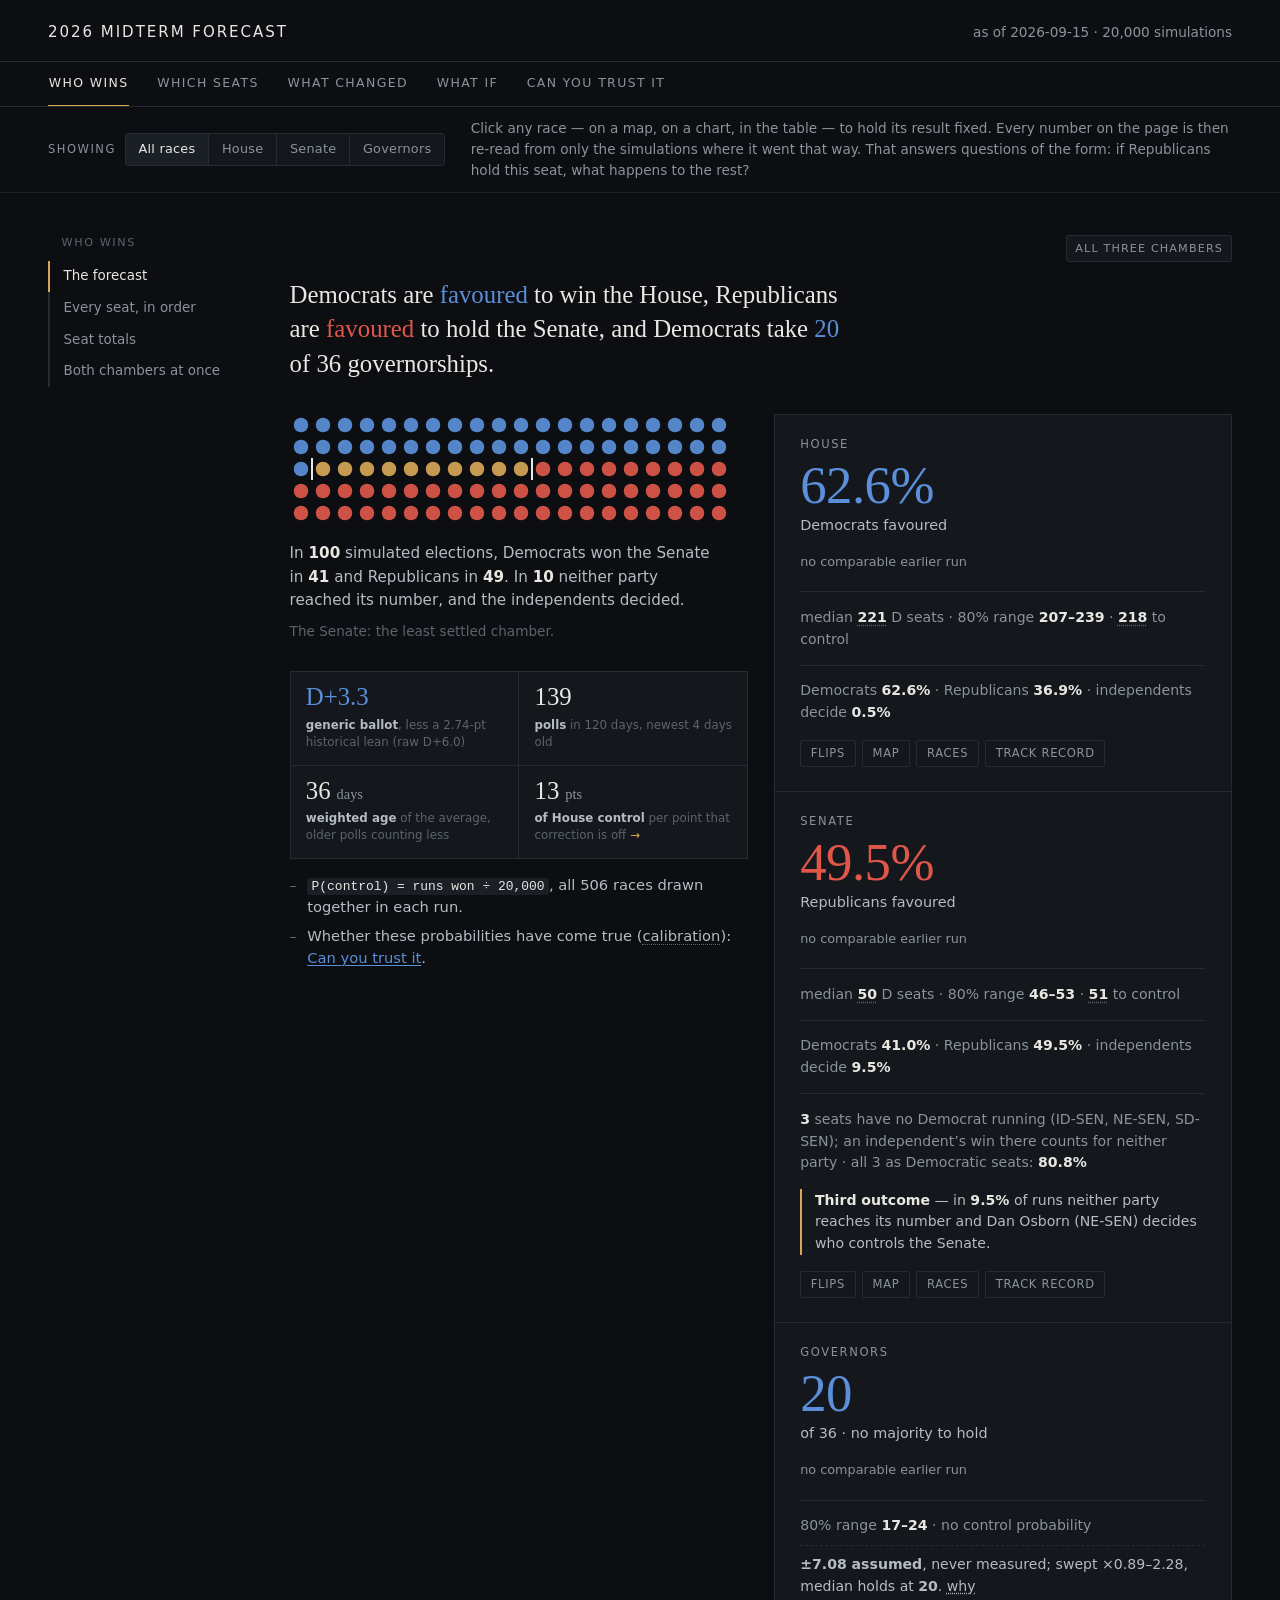
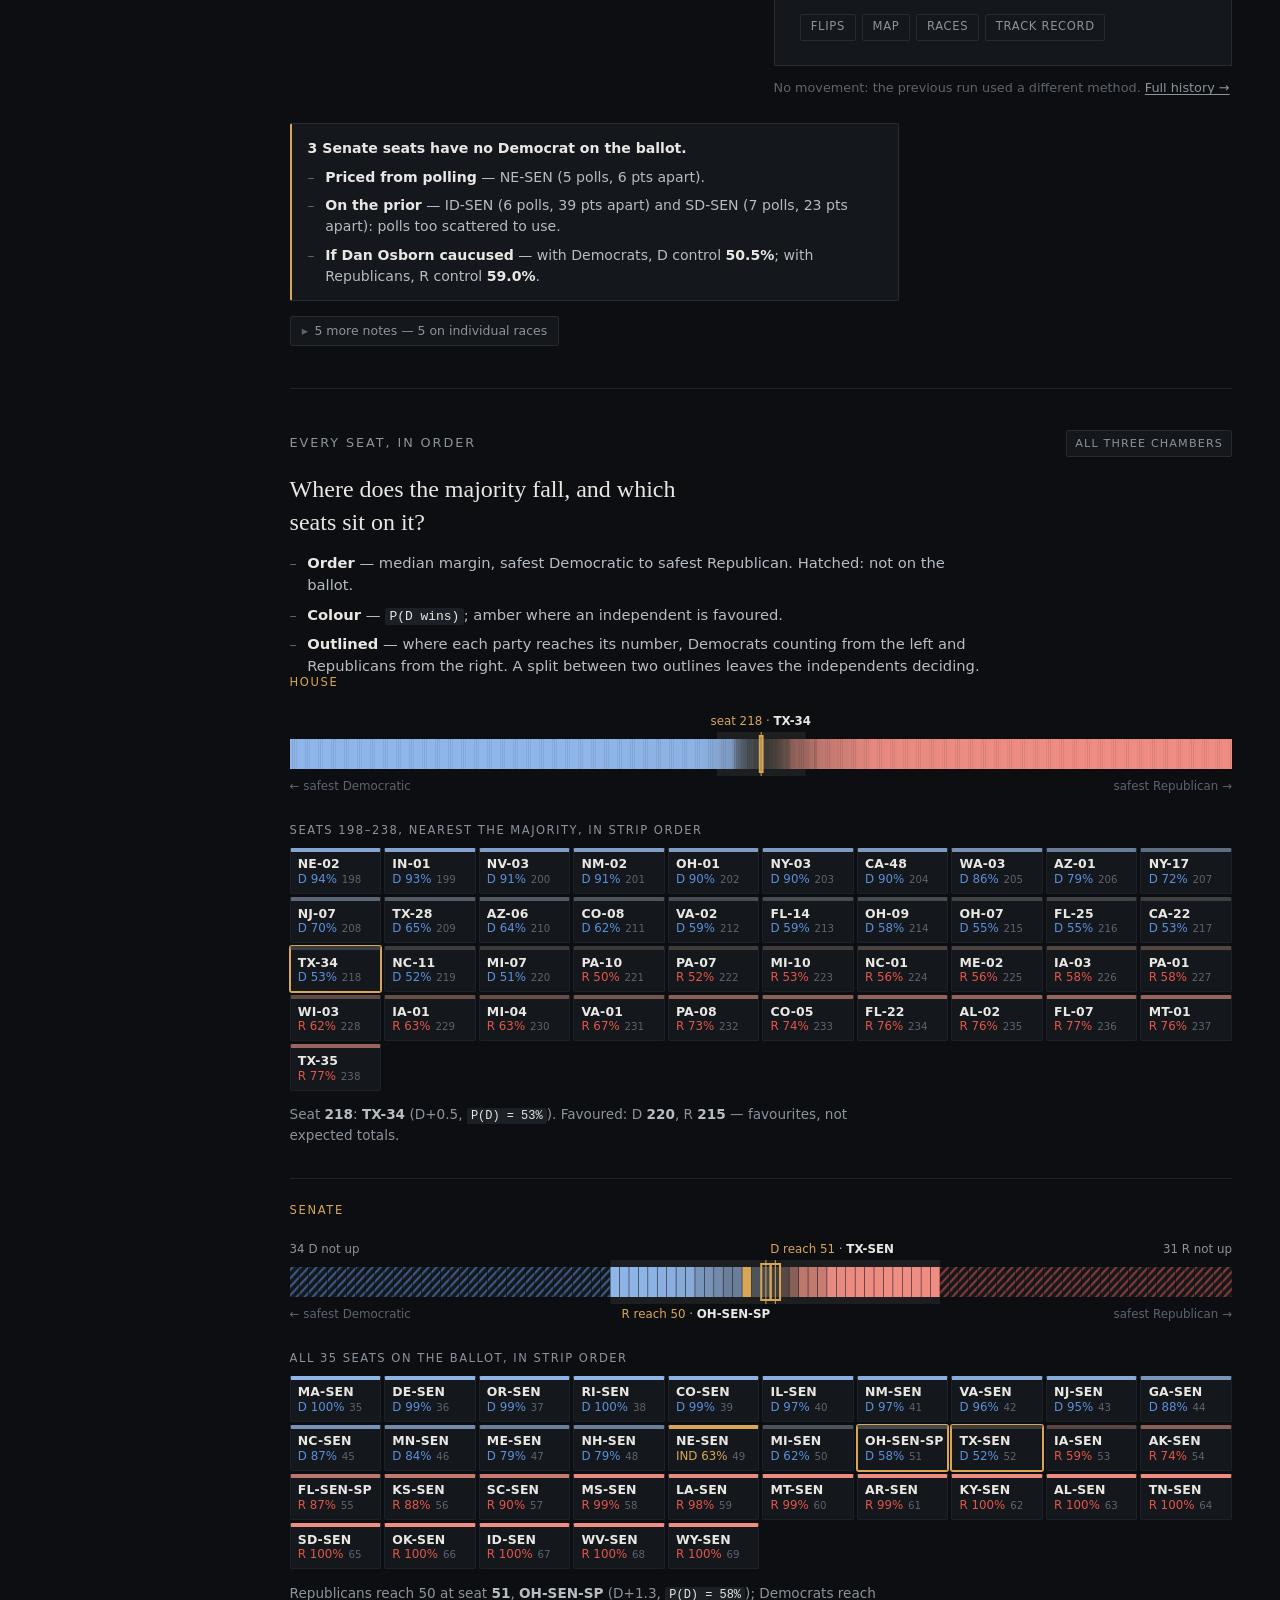
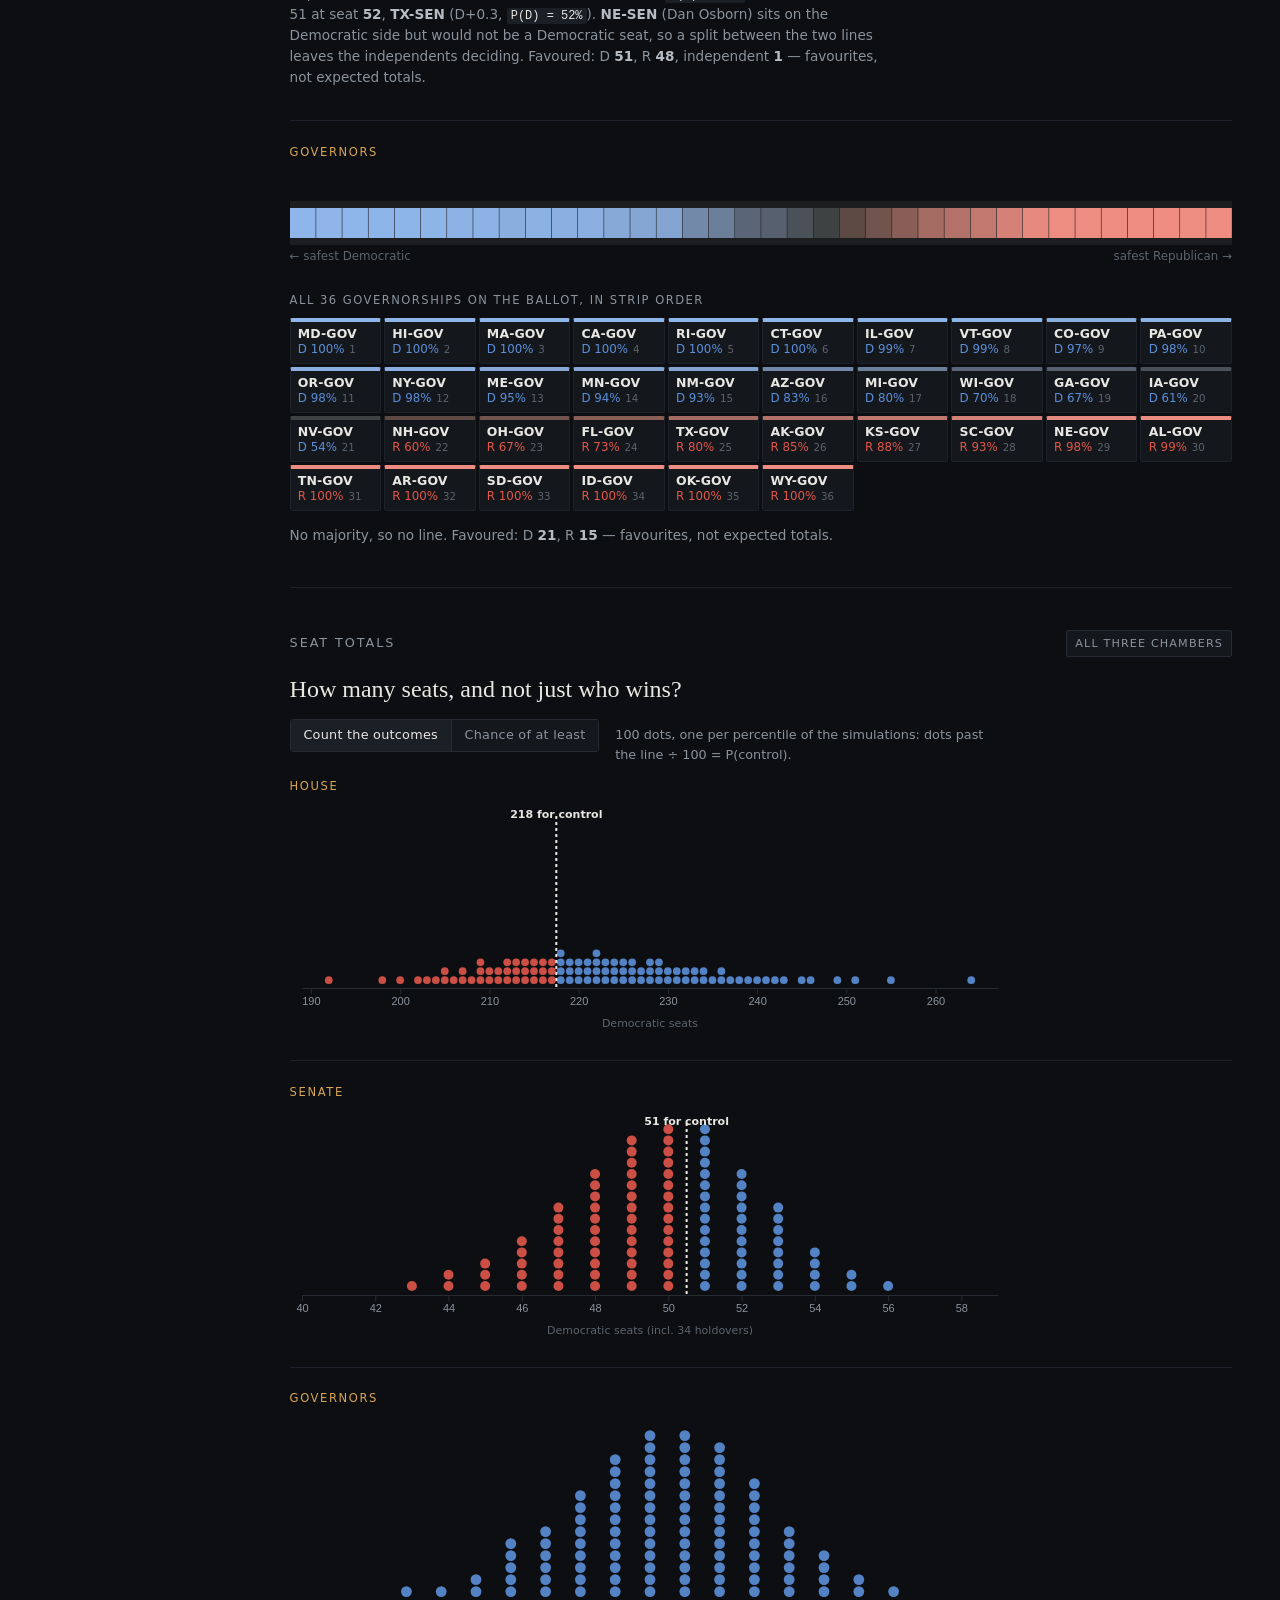
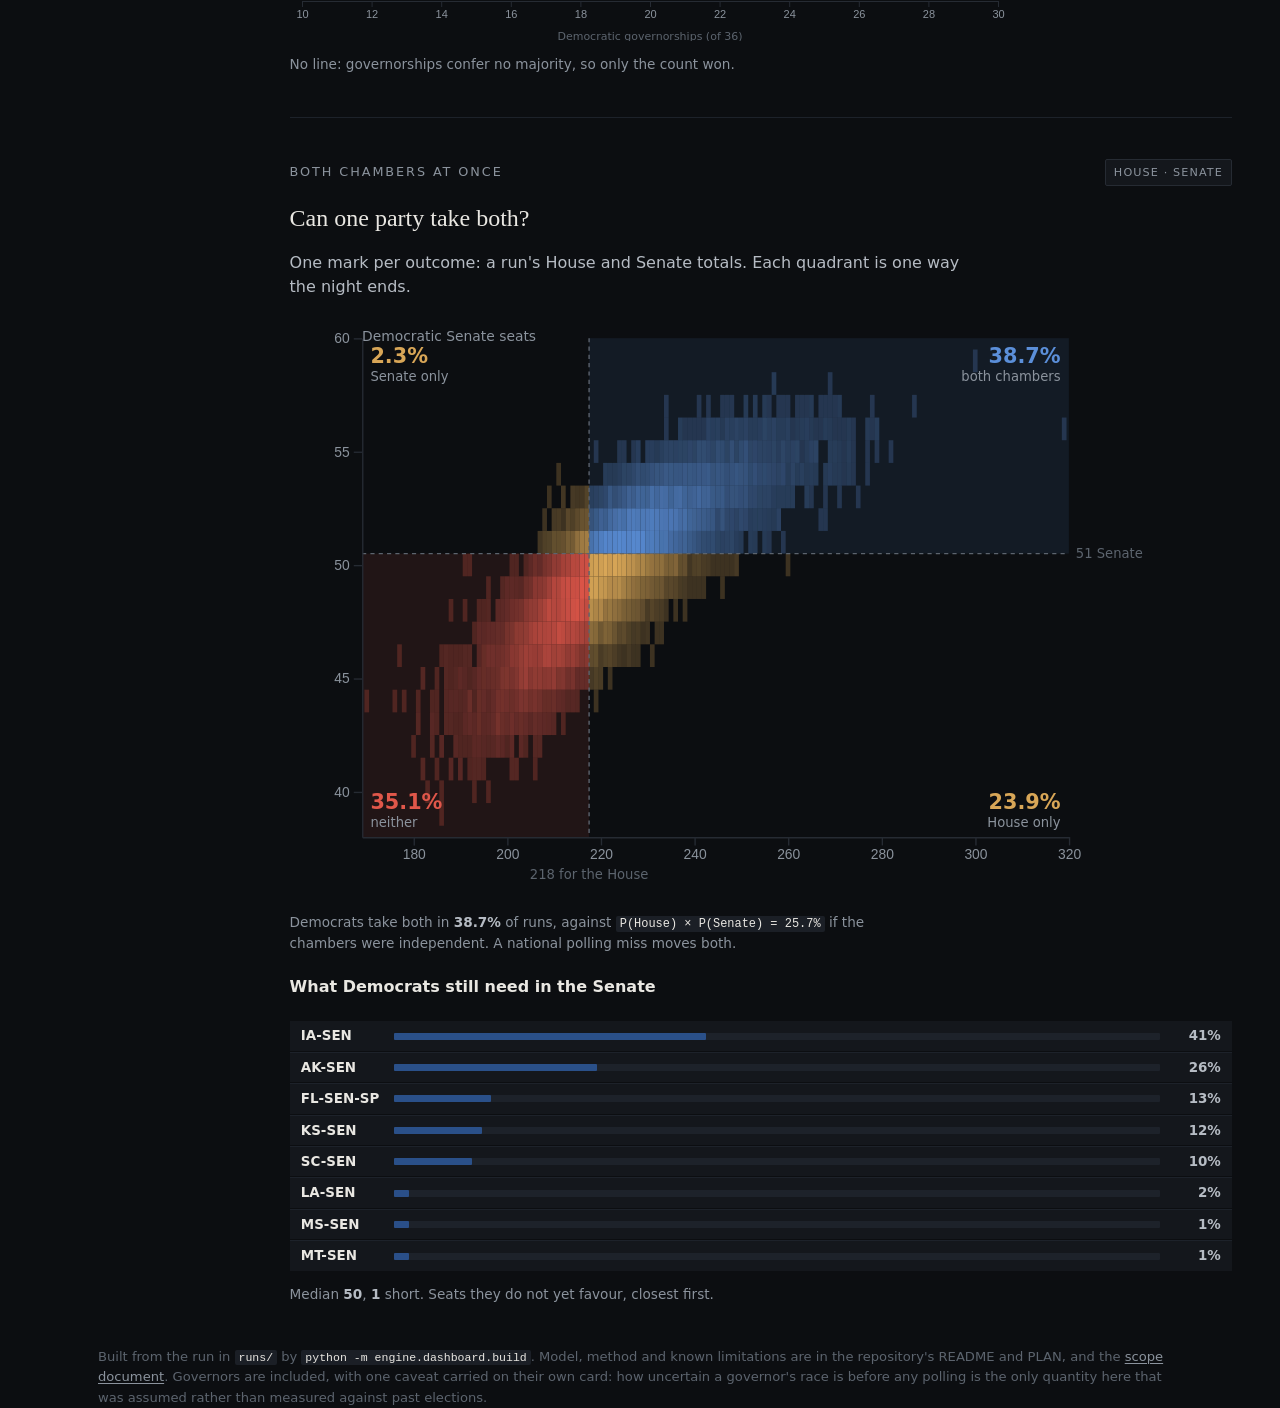
==== commit 749a3a29: "forecast 2026-09-15 House D 62.6%/221 (control prob / median seats) Senate D 41.0%/50 Governors D 20" ====
--- a/index.html
+++ b/index.html
@@ -61,17 +61,12 @@
             <div>
               <div id="iconarray" class="iconwrap"></div>
               <div class="env-strip" id="environment"></div>
-              <p class="read">Election night is simulated <span data-cal="n.sims">20,000</span>
-                 times. All 506 races are drawn together in each run, so a polling miss in one place
-                 carries into the others.</p>
               <ul class="pts">
-                <li><b>The headline</b> is <code>runs won ÷ 20,000</code> — a probability, not a
-                    prediction.</li>
-                <li><b>70% means 70 runs in 100</b> won, 30 lost. Both halves are the
-                    forecast.</li>
-                <li><b><span class="term" data-term="calibration" tabindex="0" role="button">Calibration</span></b> — whether stated probabilities have
-                    matched observed hit rates — is on the
-                    <a href="#s-calibration">Can you trust it</a> tab.</li>
+                <li><code>P(control) = runs won ÷ <span data-cal="n.sims">20,000</span></code>, all
+                    506 races drawn together in each run.</li>
+                <li>Whether these probabilities have come true
+                    (<span class="term" data-term="calibration" tabindex="0" role="button">calibration</span>):
+                    <a href="#s-calibration">Can you trust it</a>.</li>
               </ul>
             </div>
             <div>
@@ -89,37 +84,20 @@
         <section id="s-snake">
           <h2>Every seat, in order</h2>
           <p class="q">Where does the majority fall, and which seats sit on it?</p>
-          <p>Every seat in the chamber, lined up as one strip:</p>
-          <ul class="pts">
-            <li><b>Order</b> — safest Democratic seat at the left, safest Republican at the right,
-                by the race's median margin. A seat with no Democrat or no Republican on the ballot
-                sits where the independent's margin puts it. Seats not on this year's ballot sit
-                at the ends.</li>
-            <li><b>Colour</b> — <code>P(D wins)</code>. Bright blue or red is a safe seat, grey is a
-                toss-up, amber is a seat an independent is favoured in. Hatched seats are not on
-                the ballot.</li>
-            <li><b>The outlined seat</b> — where a party reaches its number: Democrats counting
-                from the left, Republicans from the right, each skipping seats it cannot win. In
-                the House both reach 218 on the same seat. In the Senate, Democrats need 51 and
-                Republicans 50, and an independent's seat on the Democratic side pushes the two
-                lines one seat apart. A split that falls between them leaves neither party at its
-                number, so the independents decide.</li>
-            <li><b>Governors</b> — the 36 governorships on the ballot, in the same order. No
-                seat is outlined: governorships confer no majority, so there is no line to
-                reach, only how many lean each way.</li>
-            <li><b>Not the same as the deciding race</b> — this is one fixed ordering. In each
-                simulation the order is different, so the race that most often casts the deciding
-                vote is a separate count, in <a href="#s-watch">What to watch</a>.</li>
-          </ul>
-          <p>Below the strip, the seats nearest that line are drawn large enough to read. Click
-             any seat for that race's full working.</p>
+          <ul class="pts">
+            <li><b>Order</b> — median margin, safest Democratic to safest Republican. Hatched: not
+                on the ballot.</li>
+            <li><b>Colour</b> — <code>P(D wins)</code>; amber where an independent is favoured.</li>
+            <li><b>Outlined</b> — where each party reaches its number, Democrats counting from the
+                left and Republicans from the right. A split between two outlines leaves the
+                independents deciding.</li>
+          </ul>
           <div id="snake"></div>
         </section>
 
         <section id="s-seats">
           <h2>Seat totals</h2>
           <p class="q">How many seats, and not just who wins?</p>
-          <p>The same simulations, counted a different way: every run ends with a seat total.</p>
           <div class="seat-modes" id="seat-modes" role="group" aria-label="How to show the seat total">
             <div class="toggle">
               <button type="button" data-mode="dots" class="on">Count the outcomes</button>
@@ -136,8 +114,8 @@
         <section id="s-together">
           <h2>Both chambers at once</h2>
           <p class="q">Can one party take both?</p>
-          <p>Each run ends with a House total and a Senate total. Plotted against each other, the
-             four quadrants are the four ways election night can end.</p>
+          <p>One mark per outcome: a run's House and Senate totals. Each quadrant is one way the
+             night ends.</p>
           <div id="together"></div>
           <div id="cheapest"></div>
         </section>
@@ -149,21 +127,13 @@
         <section id="s-flips">
           <h2>Seats that could change hands</h2>
           <p class="q">Which seats are most likely to flip, in any chamber?</p>
-          <p>A seat flips when the party holding it going into November loses it. House,
-             Senate and governor races share one list here, ranked by that chance alone:</p>
-          <p class="fml-block">P(flip) = P(holder loses)
-             = <code>1 − P(D)</code> for a Democratic seat, <code>P(D)</code> for a Republican one</p>
-          <ul class="pts">
-            <li><b>Held by</b> — the party holding the seat today. Where the only challenger is an
-                independent, a flip is a win by that independent.</li>
-            <li><b>Expected flips</b> — <code>Σ P(flip)</code> over the chamber. An average, not a
-                night: in any single simulation each seat flips entirely or not at all, so the
-                range beside it is counted from the simulations themselves.</li>
-            <li><b>Net</b> — <code>Σ P(flip → D) − Σ P(flip → R)</code>: expected Democratic
-                gains less Republican gains. An independent's win is a flip, but it goes to
-                neither party, so it is counted on its own line and left out of the net.</li>
-            <li><b>Redrawn</b> — the district's lines changed for 2026. The holder is whoever
-                holds that district number now, so part of a flip there is the new map.</li>
+          <p class="fml-block">P(flip) = P(the party holding the seat loses it)</p>
+          <ul class="pts">
+            <li><b>Expected flips</b> — <code>Σ P(flip)</code>; the 80% range is counted from the
+                simulations.</li>
+            <li><b>Net</b> — <code>Σ P(flip → D) − Σ P(flip → R)</code>. Independents' gains are
+                listed apart.</li>
+            <li><b>Redrawn</b> — new lines for 2026, so part of that flip is the map.</li>
           </ul>
           <div id="flips"></div>
         </section>
@@ -174,38 +144,22 @@
           <!-- True under every scope, including governors, where the ranking is a
                different quantity because the question has no answer. The list
                beneath names the quantity it actually used. -->
-          <p>A race belongs here in proportion to how much the answer rests on it, which is not
-             the same as how close it is. Two ranking quantities, depending on whether a majority is
-             at stake:</p>
-          <ul class="pts">
-            <li><b><span class="term" data-term="tipping-point" tabindex="0" role="button">Tipping-point share</span></b> — how often the race casts the
-                vote that makes the majority, counted across all
-                <span data-cal="n.sims">20,000</span> runs. Not guessed from the margin.</li>
-            <li><b>Closeness</b> — distance from an even chance. The 36 governorships confer no
-                majority, so no governor's race can be the deciding seat; they are ranked this way
-                instead.</li>
-          </ul>
-          <p>Each list names the quantity it used. Beneath it, the same share for the top races as
-             bars: the deciding vote is spread across many races, because the ordering of seats
-             is different in every simulation. Click any row or bar for that race's full working:
-             the ballot, the <span class="term" data-term="prior" tabindex="0" role="button">prior</span>, the polls, and the weight given to each.</p>
+          <ul class="pts">
+            <li><b>House, Senate</b> — ranked by <span class="term" data-term="tipping-point" tabindex="0" role="button">tipping-point share</span>:
+                the share of <span data-cal="n.sims">20,000</span> runs in which the race casts the
+                majority-making vote.</li>
+            <li><b>Governors</b> — no majority, so ranked by distance from 50%.</li>
+          </ul>
           <div id="watch"></div>
         </section>
 
         <section id="s-map">
           <div class="head"><h2>The House, by district</h2><div id="map-controls"></div></div>
           <p class="q">Where are the seats, and how much does the model know about each one?</p>
-          <p>Colour carries whichever quantity is selected above — by default, each side's chance
-             of winning the seat: blue for Democrats, red for Republicans, deeper where the seat is
-             safer. Three controls:</p>
-          <ul class="pts">
-            <li><b>Cartogram / Boundaries</b> — equal-area hexes, or real district shapes.</li>
-            <li><b>Suppress uncertain colour</b> (on by default) — applies
-                <span class="term" data-term="vsup" tabindex="0" role="button">uncertainty suppression</span>: colour drains toward grey where the model
-                knows least, so an unpolled seat cannot be drawn as boldly as one polled nine
-                times. Turn it off for the raw estimate.</li>
-            <li><b>Play simulations</b> — swaps the forecast for single runs, one after another.
-                The quickest way to see how much of the country moves together.</li>
+          <ul class="pts">
+            <li><b>Suppress uncertain colour</b> — grey where the model knows least
+                (<span class="term" data-term="vsup" tabindex="0" role="button">uncertainty suppression</span>).</li>
+            <li><b>Play simulations</b> — one simulated election night per frame.</li>
           </ul>
           <div id="cartogram"></div>
           <p class="chart-note" id="map-caption"></p>
@@ -215,11 +169,8 @@
         <section id="s-races">
           <h2>Every race</h2>
           <p class="q">What does the whole field look like, race by race?</p>
-          <p>One dot per race at the margin the model expects: Democrats left of zero, Republicans
-             right, safest seats at the outer edges. Dots stack vertically where races sit at a
-             similar margin, so the shape of the swarm is the shape of the field. The shaded band is
-             everything within 5 points of a tie. Click any dot, or any table row, for that race's
-             full working.</p>
+          <p>One dot per race at its median margin, Democrats left. Click any dot or row for its
+             working.</p>
           <div id="beeswarm"></div>
           <div id="racetable"></div>
         </section>
@@ -234,10 +185,8 @@
         <section id="s-movement">
           <h2>What moved it</h2>
           <p class="q">Why is this number different from last time?</p>
-          <p>A move is either news about the electorate or a change in the model, and its size
-             does not say which. So each cause is priced by re-running the forecast with only that
-             input changed and every other input held fixed. The causes sum to the movement shown
-             under each chamber's card on the <a href="#s-headline">Who wins</a> tab.</p>
+          <p>Each cause is priced by re-running the forecast with only that input changed. The
+             causes sum to each card's movement.</p>
           <div id="movement"></div>
         </section>
 
@@ -245,19 +194,16 @@
         <section id="s-movers">
           <h2>Which races moved</h2>
           <p class="q">The chamber shifted — where did that come from?</p>
-          <p>The seats most often decisive, ranked by <span class="term" data-term="tipping-point" tabindex="0" role="button">tipping-point share</span>.
-             All cards share one vertical scale, so they can be compared. The zero line in each is
-             a tie.</p>
+          <p>The most decisive seats by <span class="term" data-term="tipping-point" tabindex="0" role="button">tipping-point share</span>,
+             on one shared scale. Zero is a tie.</p>
           <div id="movers"></div>
         </section>
 
         <section id="s-trend">
           <h2>Forecast history</h2>
           <p class="q">How has this forecast moved over time?</p>
-          <p>Each point is a published run. The line is solid only between two runs built by the
-             same model on the same sources. Where the build changed in between — a new prior
-             source, a different poll feed, a different draw count — it is broken instead, because a
-             jump caused by the model is not news about the election.</p>
+          <p>One point per published run. Solid: same method at both ends. Dashed: the method
+             changed, so the step is partly the model.</p>
           <div id="trend"></div>
         </section>
 
@@ -275,32 +221,22 @@
         <section id="s-scenario">
           <h2>The national polling</h2>
           <p class="q">What happens to the forecast if the polls are off?</p>
-          <p>The <span class="term" data-term="generic-ballot" tabindex="0" role="button">generic ballot</span> — <em>which party's candidate would you
-             vote for in your district?</em> — is the model's largest single input, and it has a
-             measured lean.</p>
-          <ul class="pts">
-            <li><b>Direction</b> — it has overstated Democrats in 10 of the last 13 cycles.</li>
-            <li><b>Size</b> — <span data-cal="gb.bias">2.74</span> points on average, subtracted
-                before use.</li>
-            <li><b>Leverage</b> — <span data-cal="gb.leverage">13</span> points of House control per
-                point the correction is wrong, read off the sweep below. It moves run to run,
-                because the sweep is steepest where the chamber is closest.</li>
-          </ul>
-          <p>The correction is an estimate from 13 past elections, not a measurement of this one.
-             The slider re-runs the entire forecast at a different assumed lean.</p>
+          <p>The <span class="term" data-term="generic-ballot" tabindex="0" role="button">generic ballot</span>
+             is the largest single input, and it leans:</p>
+          <ul class="pts">
+            <li><b>Correction</b> — <span data-cal="gb.bias">2.74</span> pts toward Democrats,
+                subtracted; overstated in 10 of 13 past cycles.</li>
+            <li><b>Leverage</b> — <span data-cal="gb.leverage">13</span> pts of House control per
+                point it is wrong.</li>
+          </ul>
+          <p>The slider re-runs the whole forecast at another assumed lean.</p>
           <div id="scenario"></div>
         </section>
 
         <section id="s-correlation">
           <h2>Shared error</h2>
           <p class="q">When the model is wrong about one race, is it wrong about the others?</p>
-          <p>Usually yes, and that shared error dominates the uncertainty. If the polls are three
-             points too Democratic in one Pennsylvania district, they are probably about three
-             points too Democratic in Ohio and Michigan. Treating 435 races as 435 independent coin
-             flips would price a 40-seat swing as near-impossible; the country produces one about
-             every decade.</p>
-          <p>So each race carries four independent error terms, added in quadrature — the largest
-             dominates:</p>
+          <p>Usually yes. Each race's error is four terms, three of them shared:</p>
           <p class="fml-block"><span class="term" data-term="sigma" tabindex="0" role="button">σ<sub>total</sub></span>
              = √(σ<sub>nat</sub>² + σ<sub>reg</sub>² + σ<sub>state</sub>² + σ<sub>idio</sub>²)</p>
           <ul class="pts">
@@ -310,21 +246,15 @@
                 <span data-cal="sigma.state">3.39</span> points.</li>
             <li><b>σ<sub>idio</sub></b> — this contest alone. Student-t, 5 degrees of freedom.</li>
           </ul>
-          <p>The grid below is what that adds up to, measured off the simulations themselves rather
-             than assumed.</p>
           <div id="correlation"></div>
         </section>
 
         <section id="s-field">
           <h2>The House map</h2>
           <p class="q">How far is the map from the country it is drawn on?</p>
-          <p><b>Lean</b> is a district's 2024 presidential margin measured against the national
-             margin the same day: <code>lean = district margin − national margin</code>. R+5 is five
-             points right of wherever the country lands, not five points Republican outright. Order
-             all 435 and the 218th decides the House.</p>
-          <p>The 218th sits <span data-cal="field.bias">3.26</span> points right of the country — a
-             price of entry. Democrats must carry the national vote by about that much before the
-             median district is theirs; short of it they lead the country and lose the chamber.</p>
+          <p class="fml-block">lean = district margin − national margin, 2024 presidential</p>
+          <p>The 218th district sits <span data-cal="field.bias">3.26</span> points right of the
+             country: Democrats need to win the national vote by about that much to carry it.</p>
           <div id="playingfield"></div>
         </section>
 
@@ -335,13 +265,8 @@
         <section id="s-statewide">
           <h2>The state borders</h2>
           <p class="q">And how far are the Senate and the governorships?</p>
-          <p>Both are decided by states, and a state's weight is independent of its population:
-             Wyoming and California send two senators each. Scoring the same 2024 presidential
-             result by state instead of by district says how far that arrangement sits from the
-             country.</p>
-          <p>A separate section, because it is a different kind of fact. District lines were drawn
-             and can be redrawn. Equal representation in the Senate is the one provision Article V
-             puts beyond amendment without a state's own consent.</p>
+          <p>The same 2024 lean, scored by state. Unlike district lines, state borders are not
+             redrawn.</p>
           <div id="statewide"></div>
         </section>
 
@@ -352,19 +277,8 @@
         <section id="s-calibration">
           <h2>Out-of-sample checks</h2>
           <p class="q">Has this model been right before?</p>
-          <p>Every check here is <b>out of sample</b>: to score the model against a past election
-             it is first rebuilt with that election removed from everything it was fitted on. It
-             never grades a test it has already seen.</p>
-          <p>Which checks appear follows the scope control above, because the evidence differs by
-             chamber.</p>
-          <ul class="pts">
-            <li><b>House</b> — three past elections (2018, 2020, 2022) replayable district by
-                district.</li>
-            <li><b>Senate and governors</b> — no replayable elections, so their cards report what
-                was measured about them directly. One of those measurements was taken and
-                deliberately not acted on.</li>
-          </ul>
-          <p>Every card names its own source.</p>
+          <p>Every check is <b>out of sample</b>: the model is refitted without the election it is
+             scored on.</p>
           <!-- Built in js/main.js, because which checks exist depends on the
                chamber: the replays are House, the interval check is the polling
                corpus across all three, and the other two chambers have their own
@@ -375,24 +289,19 @@
         <section id="s-limits">
           <h2>What could be wrong</h2>
           <p class="q">What does this model say is wrong with it?</p>
-          <p>Two kinds, kept apart because they behave differently.</p>
-          <ul class="pts">
-            <li><b>Alarms</b> — recomputed every run, and they come and go with the data: a feed
-                going quiet, a race average resting on one poll.</li>
-            <li><b>Limitations</b> — structural. Established when the model was built; they clear
-                only when somebody finds the missing data or changes the model.</li>
-          </ul>
-          <p>Both are on the page, not behind a methodology link.</p>
+          <ul class="pts">
+            <li><b>Alarms</b> — recomputed every run; they come and go with the data.</li>
+            <li><b>Limitations</b> — structural; they clear only when the model changes.</li>
+          </ul>
           <div id="limits"></div>
         </section>
 
         <section id="s-coverage">
           <h2>What the model is working from</h2>
           <p class="q">How much of this is polling, and how much is inference?</p>
-          <p>Mostly inference, which is normal for a midterm: almost no one polls a safe district.
-             An unpolled race runs on its <span class="term" data-term="prior" tabindex="0" role="button">prior</span> — the seat's presidential lean, the
-             national environment and whether an incumbent is running — with a wider
-             <span class="term" data-term="sigma" tabindex="0" role="button">error bar</span> to match. These are the counts.</p>
+          <p>Mostly inference: almost nobody polls a safe district. An unpolled race runs on its
+             <span class="term" data-term="prior" tabindex="0" role="button">prior</span>, with a
+             wider <span class="term" data-term="sigma" tabindex="0" role="button">error bar</span>.</p>
           <div class="stat-row" id="coverage"></div>
           <div id="coverage-split"></div>
         </section>
@@ -400,20 +309,16 @@
         <section id="s-walkthrough">
           <h2>One race, step by step</h2>
           <p class="q">How does a single seat get its number?</p>
-          <p>All 506 races go through the same seven steps, and nothing is added that is not shown
-             here. Pick a race and walk it: the chart redraws at every step, so the estimate moves
-             as each piece of evidence goes in.</p>
+          <p>Every race goes through the same seven steps. Pick one and step through.</p>
           <div id="walkthrough"></div>
         </section>
 
         <section id="s-diag">
           <h2>Payload diagnostics</h2>
           <p class="q">Is the page showing what the engine actually computed?</p>
-          <p>The full simulation is too large to send to a browser, so the payload is one bit per
-             race per draw: who won, <span data-cal="n.sims">20,000</span> times over. Every total
-             on this page is counted back out of those bits in your browser. These checks confirm
-             the counting still reproduces the engine's own answers exactly. A drift would leave the
-             numbers looking entirely plausible, so it is checked rather than assumed.</p>
+          <p>Every total here is recounted in your browser from who won each race in each of
+             <span data-cal="n.sims">20,000</span> draws. These checks confirm it matches the
+             engine.</p>
           <!-- Closed by default: these are for somebody auditing the page, and they
                sit at the end of the tab that is about auditing it. -->
           <details class="caveats-more diag-more">
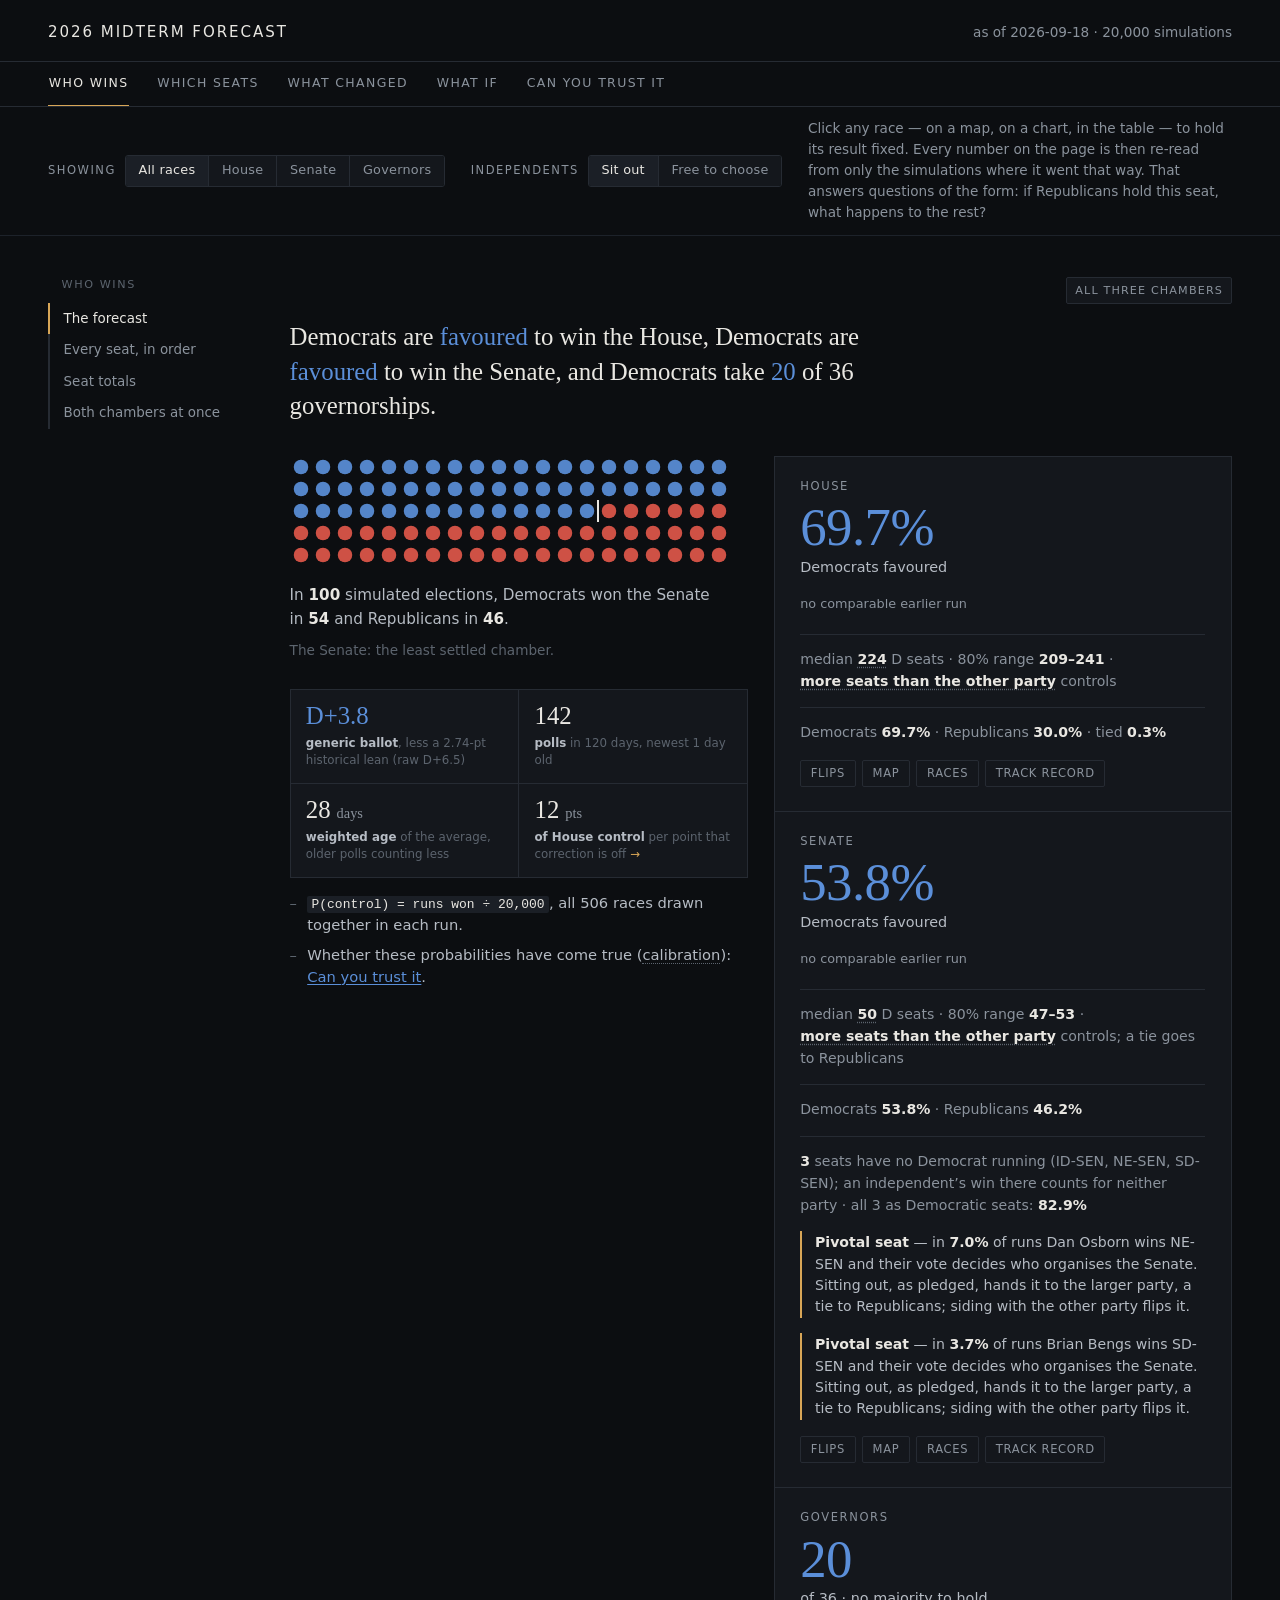
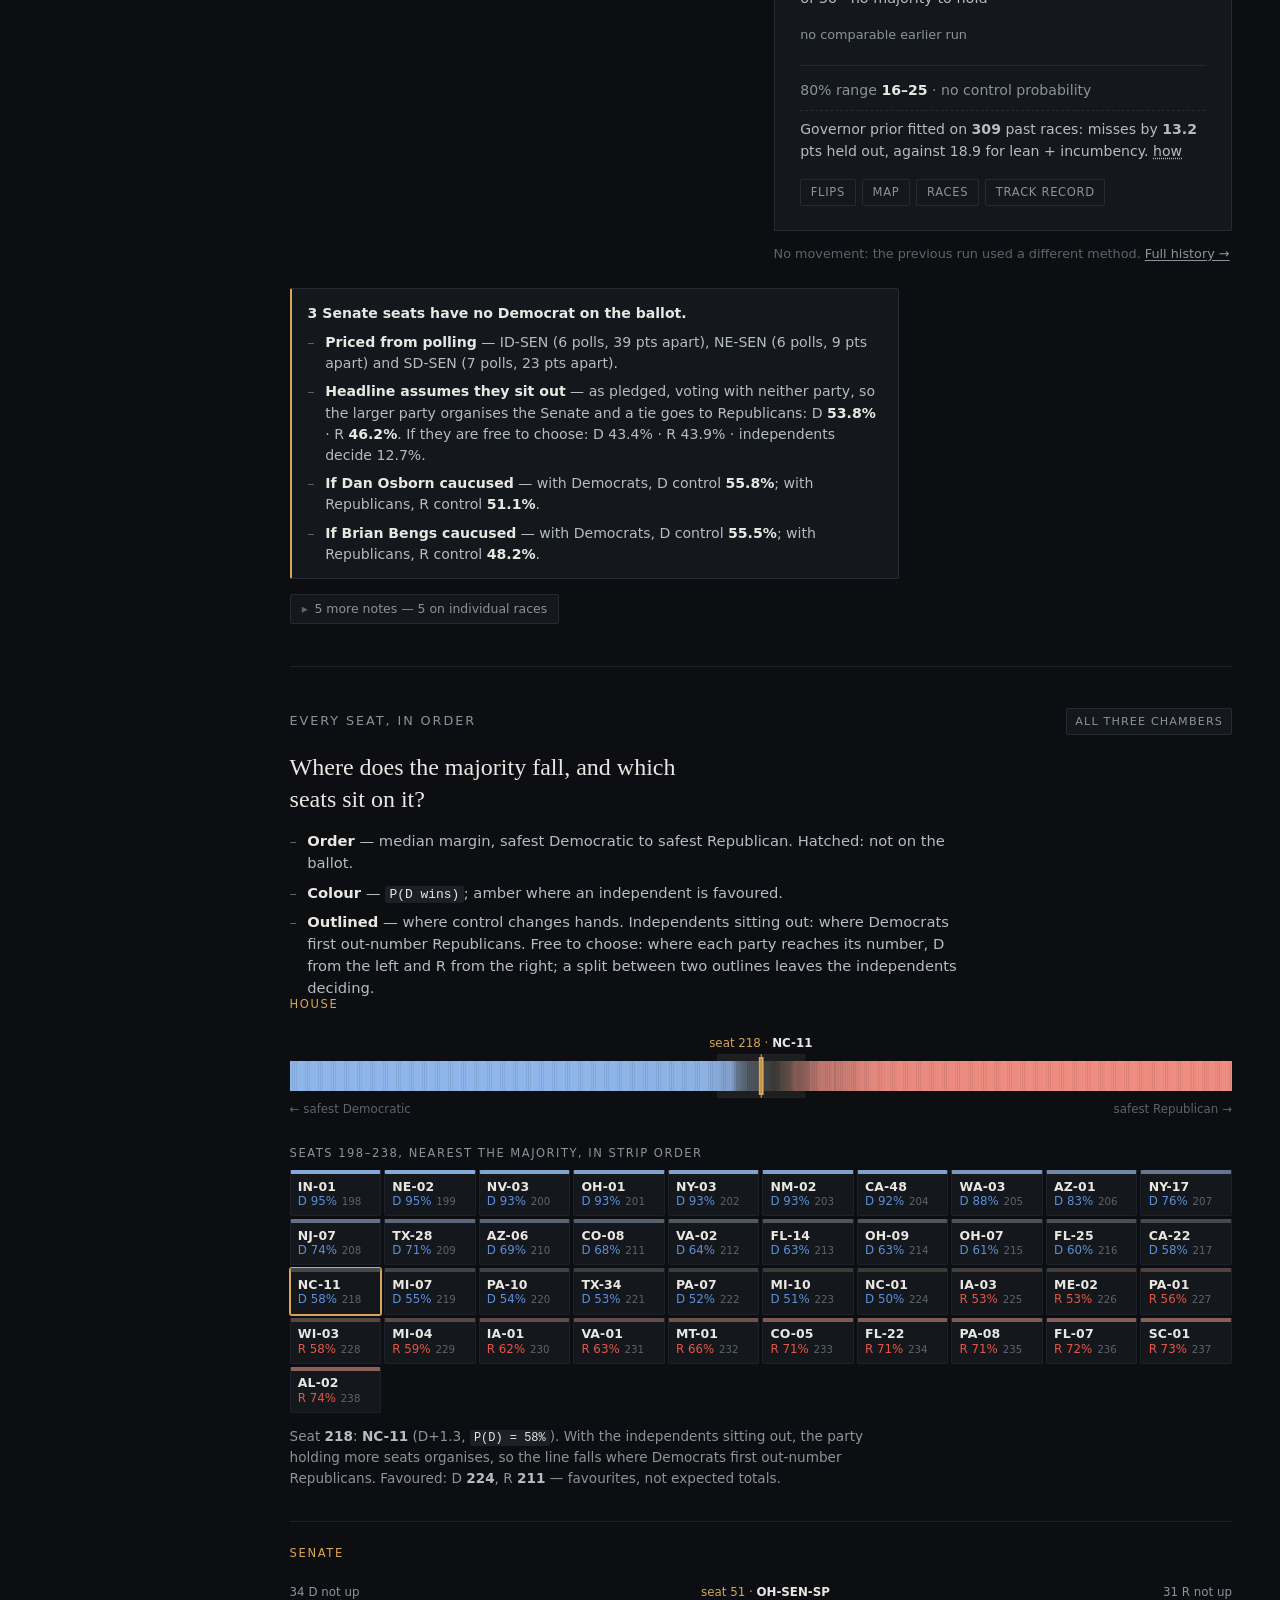
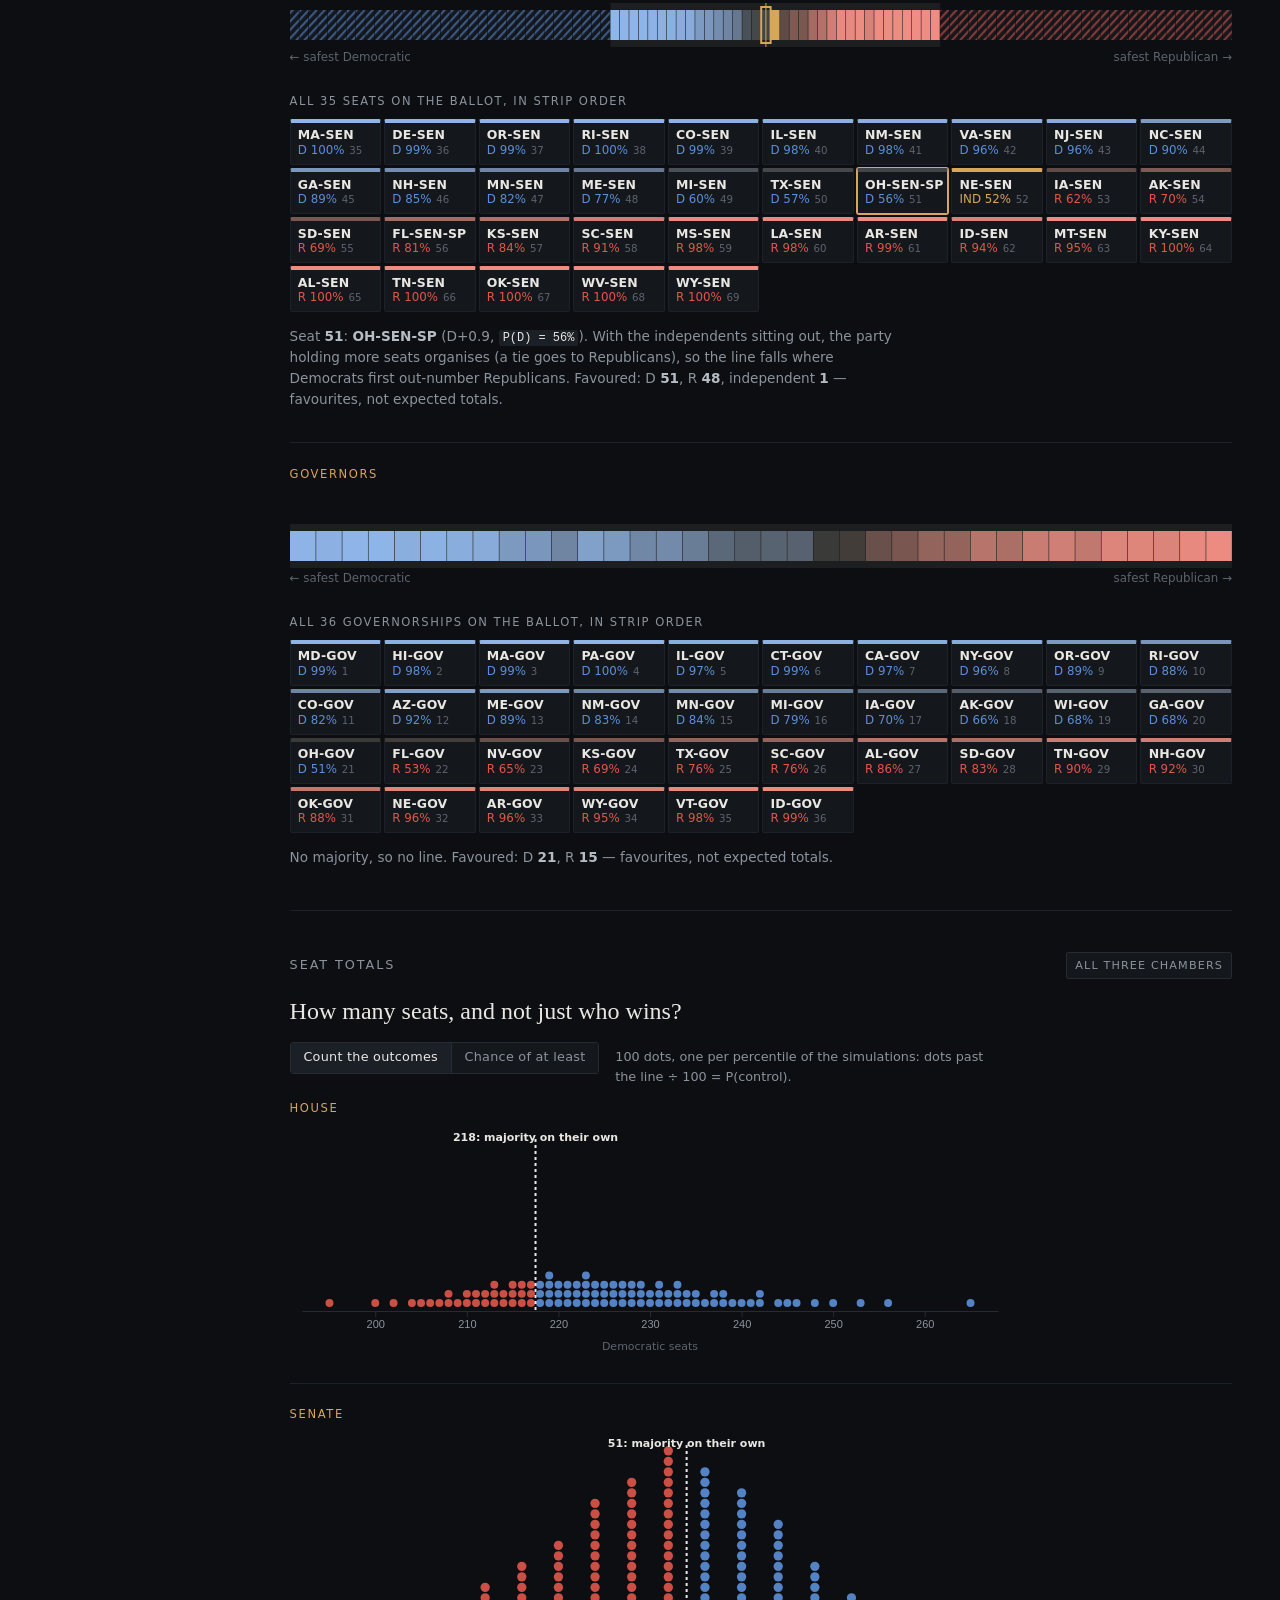
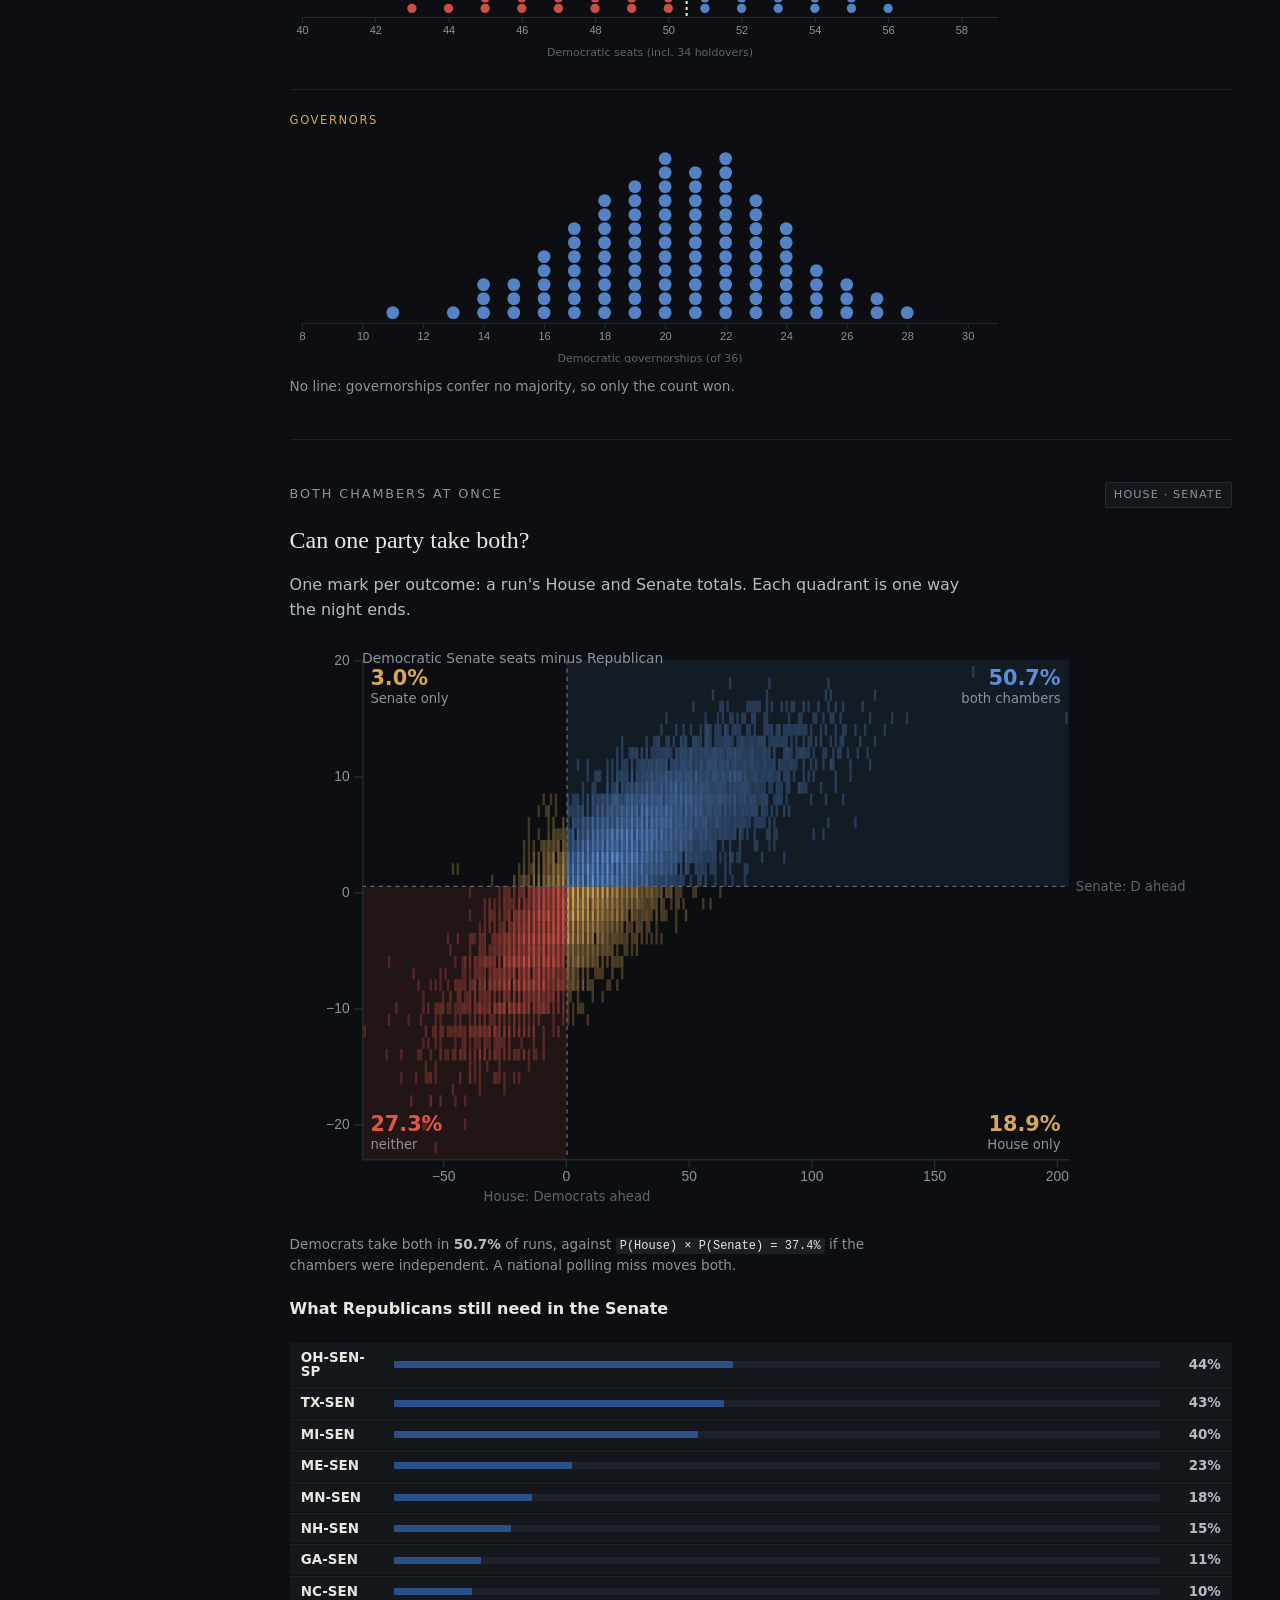
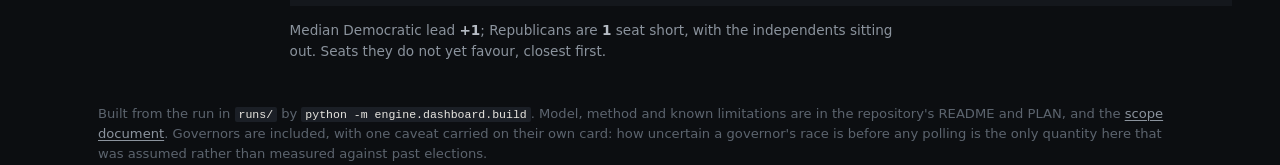
==== commit b00c88d9: "forecast 2026-09-18 House D 69.7%/224 (control prob / median seats) Senate D 53.8%/50 Governors D 20" ====
--- a/index.html
+++ b/index.html
@@ -33,6 +33,7 @@
         <div id="flash" class="flash" hidden></div>
         <div class="viewrow">
           <div class="scope-ctl" id="scope-ctl"></div>
+          <div class="scope-ctl" id="ind-ctl"></div>
           <div id="pins" class="pins"></div>
         </div>
       </div>
@@ -88,9 +89,10 @@
             <li><b>Order</b> — median margin, safest Democratic to safest Republican. Hatched: not
                 on the ballot.</li>
             <li><b>Colour</b> — <code>P(D wins)</code>; amber where an independent is favoured.</li>
-            <li><b>Outlined</b> — where each party reaches its number, Democrats counting from the
-                left and Republicans from the right. A split between two outlines leaves the
-                independents deciding.</li>
+            <li><b>Outlined</b> — where control changes hands. Independents sitting out: where
+                Democrats first out-number Republicans. Free to choose: where each party reaches
+                its number, D from the left and R from the right; a split between two outlines
+                leaves the independents deciding.</li>
           </ul>
           <div id="snake"></div>
         </section>
--- a/css/theme.css
+++ b/css/theme.css
@@ -297,13 +297,13 @@
    The disclosure line under it is the one thing on this card that is not a
    forecast: it says the number's width rests on an asserted sigma. Warm rather
    than red; it is a caveat, not an error. */
-.topline .seats.asserted {
+.topline .seats.prior-fit {
   margin-top: .5rem; padding-top: .5rem;
   border-top: 1px dashed var(--line);
   color: var(--ink-dim);
 }
-.topline .seats.asserted b { color: var(--ink-dim); font-weight: 600; }
-.topline .seats.asserted a { color: inherit; text-decoration: underline dotted; }
+.topline .seats.prior-fit b { color: var(--ink-dim); font-weight: 600; }
+.topline .seats.prior-fit a { color: inherit; text-decoration: underline dotted; }
 .topline .seats .muted { color: var(--muted); }
 
 /* The Senate's third outcome. Not a caveat (dashed, dim) and not a forecast line
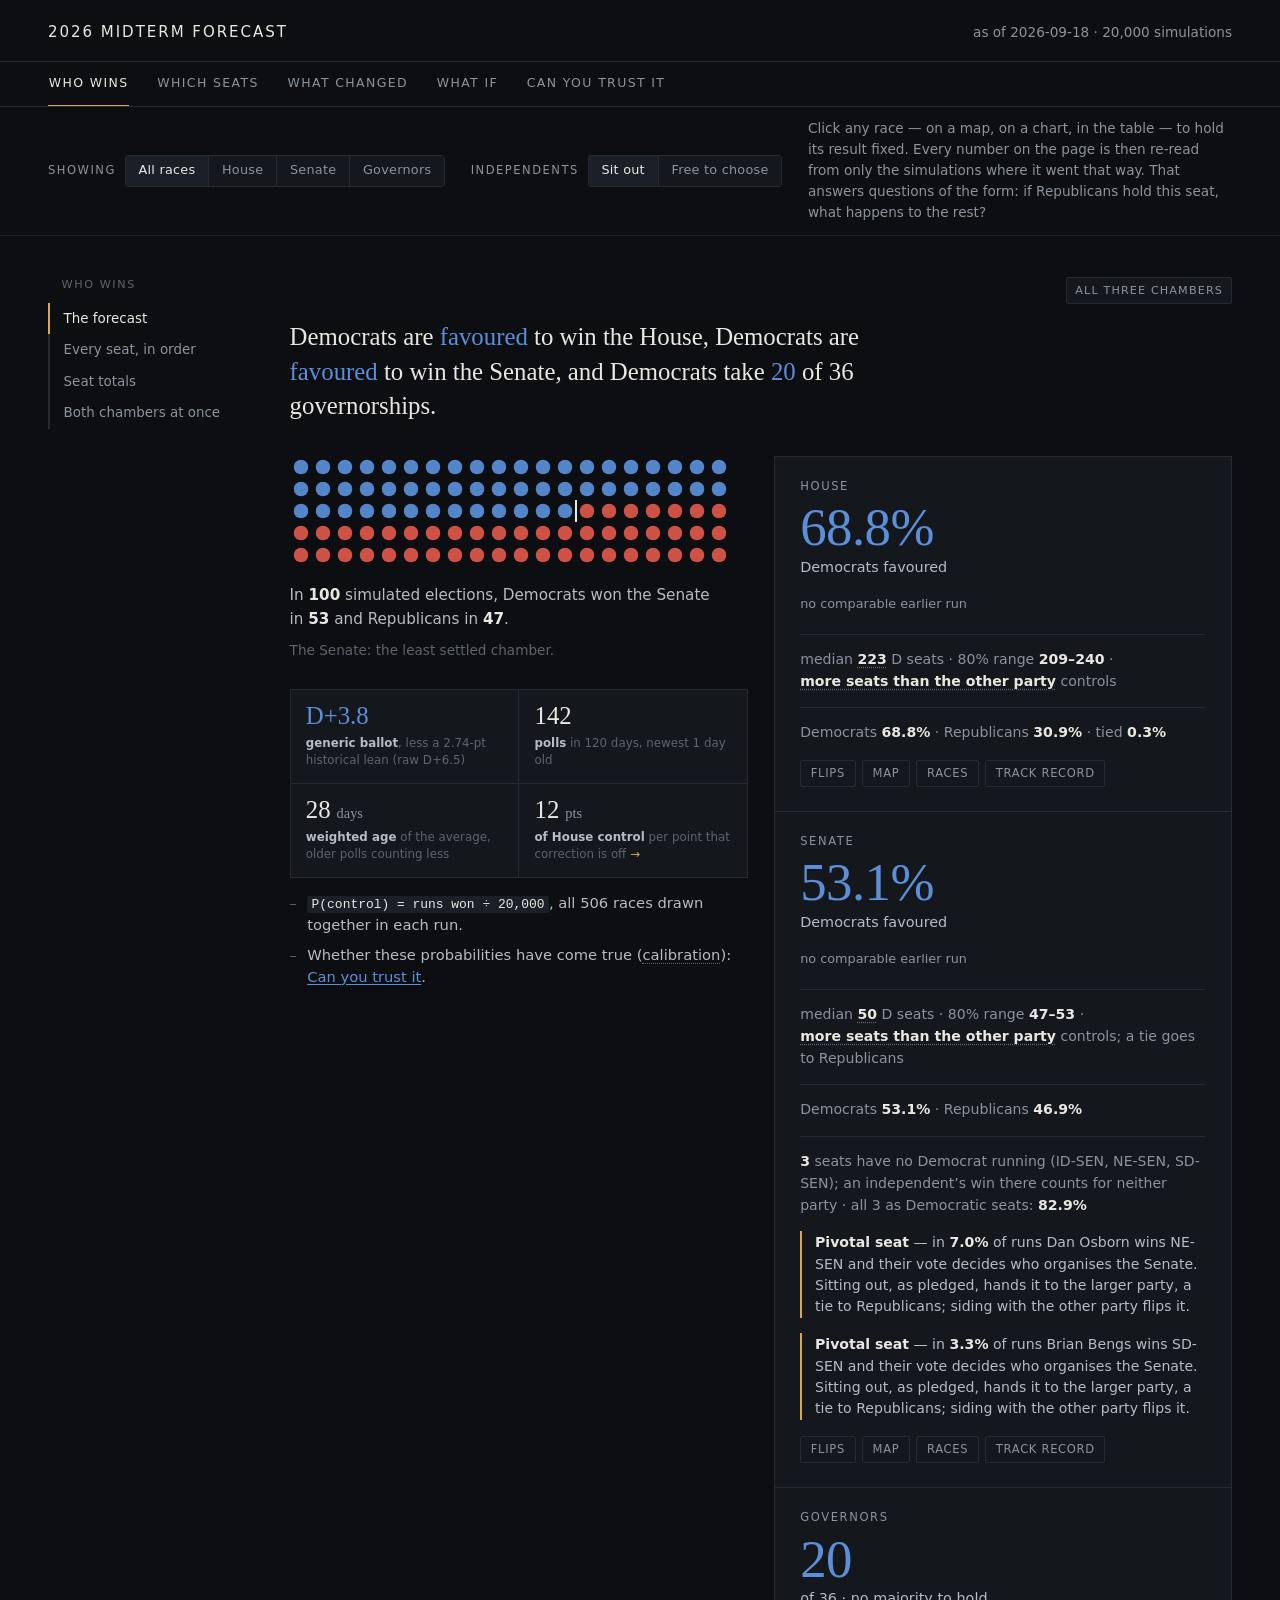
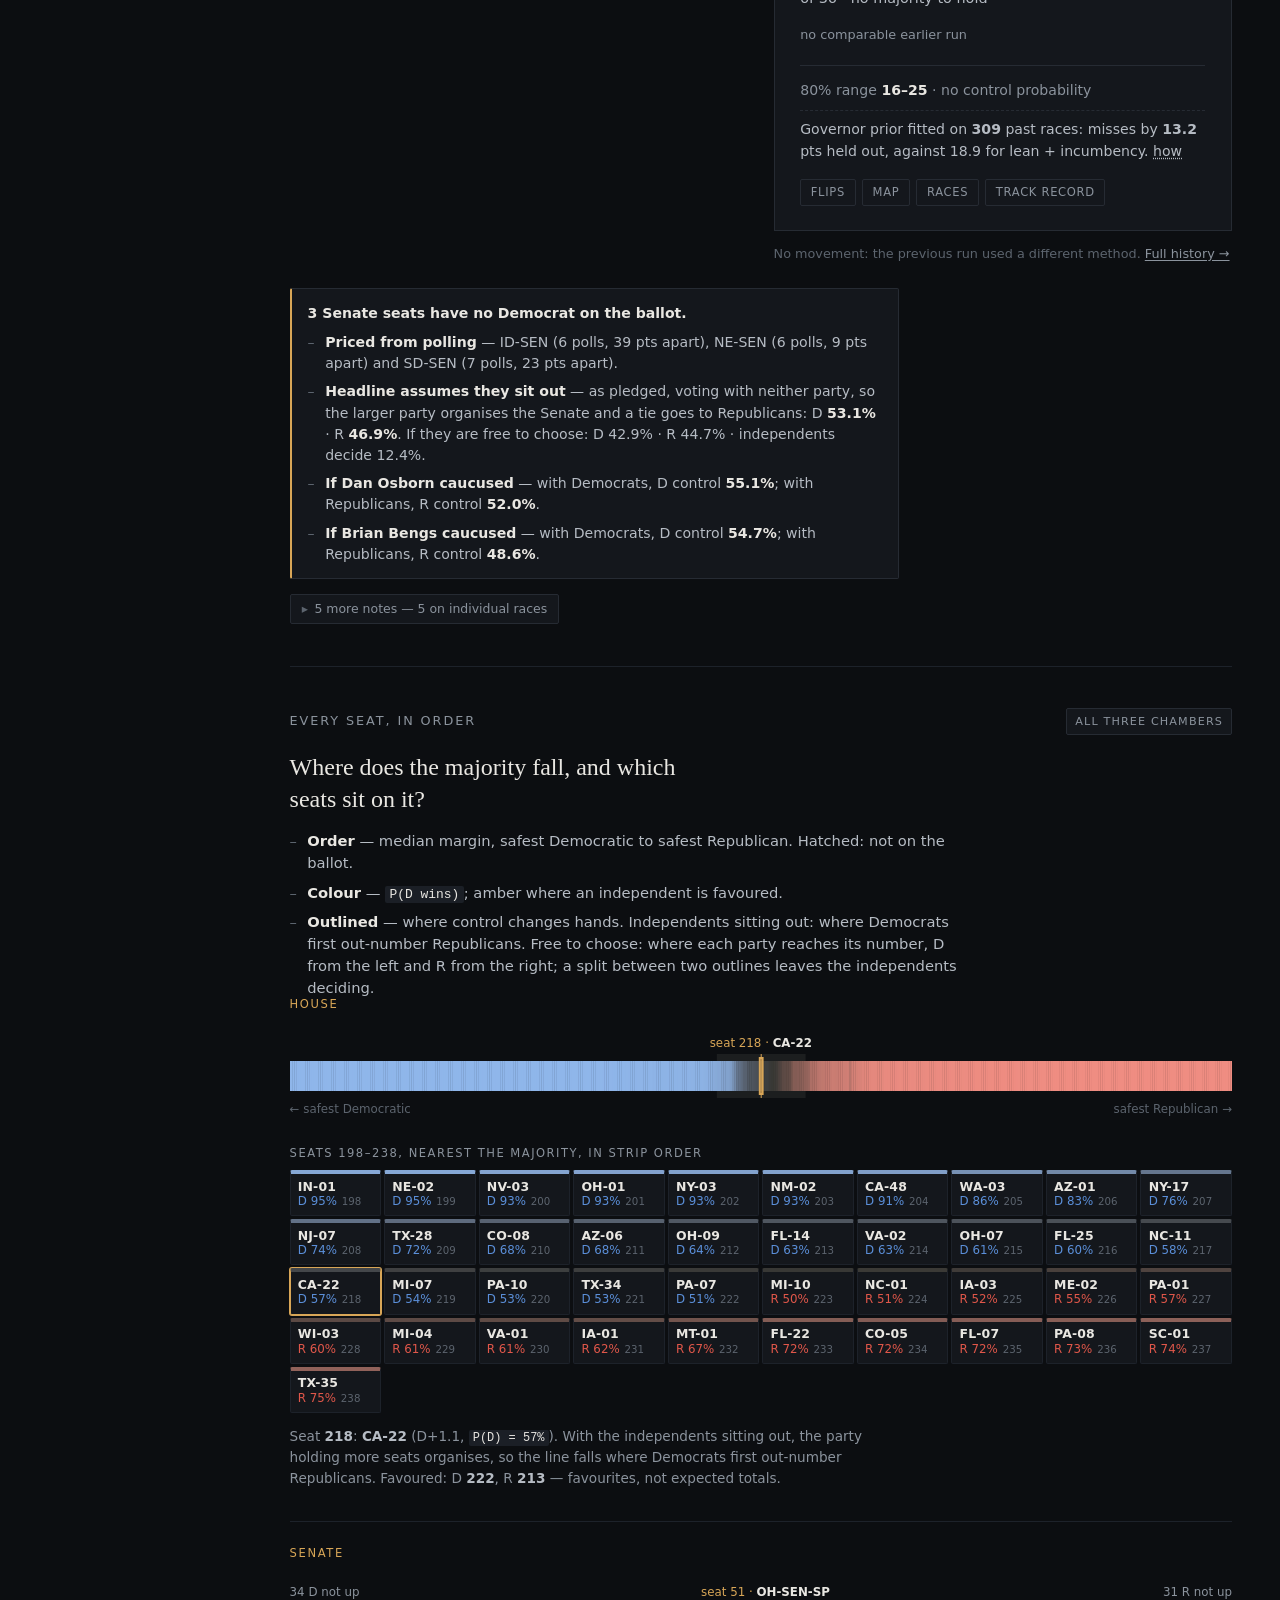
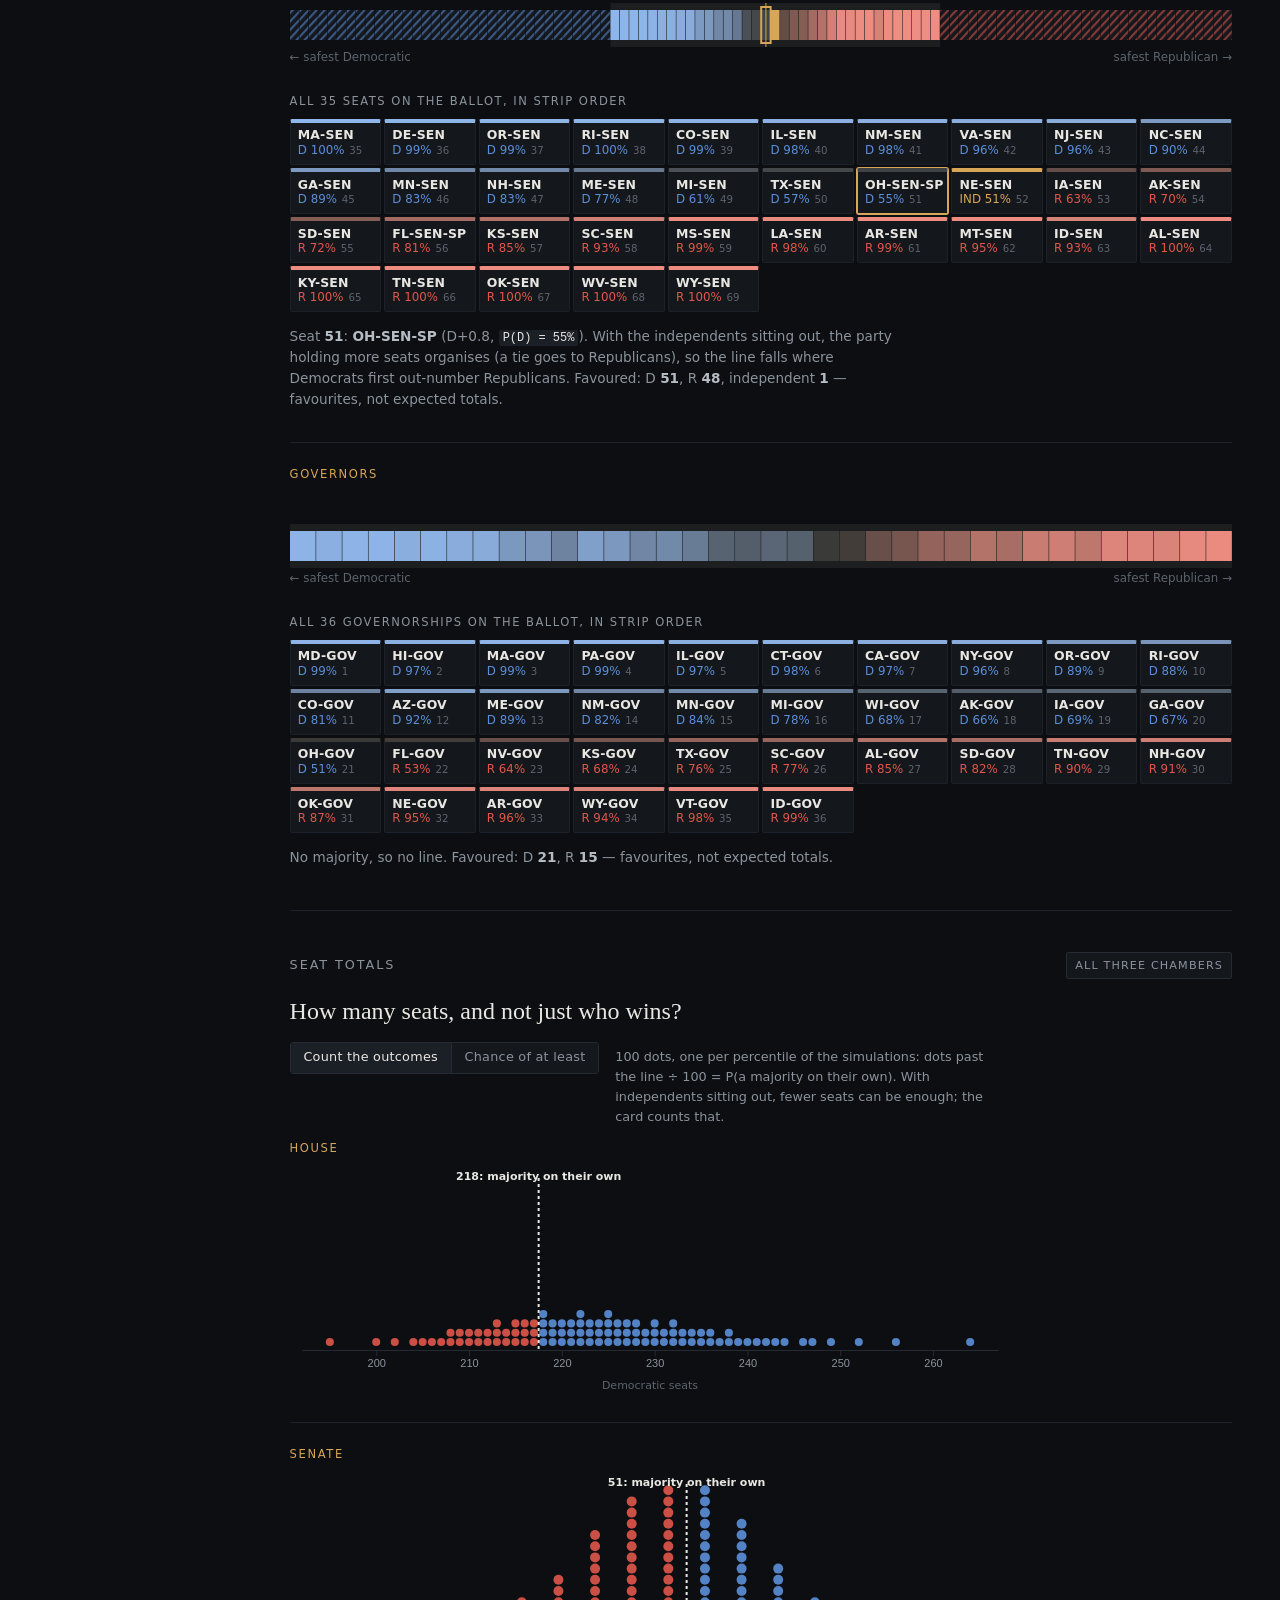
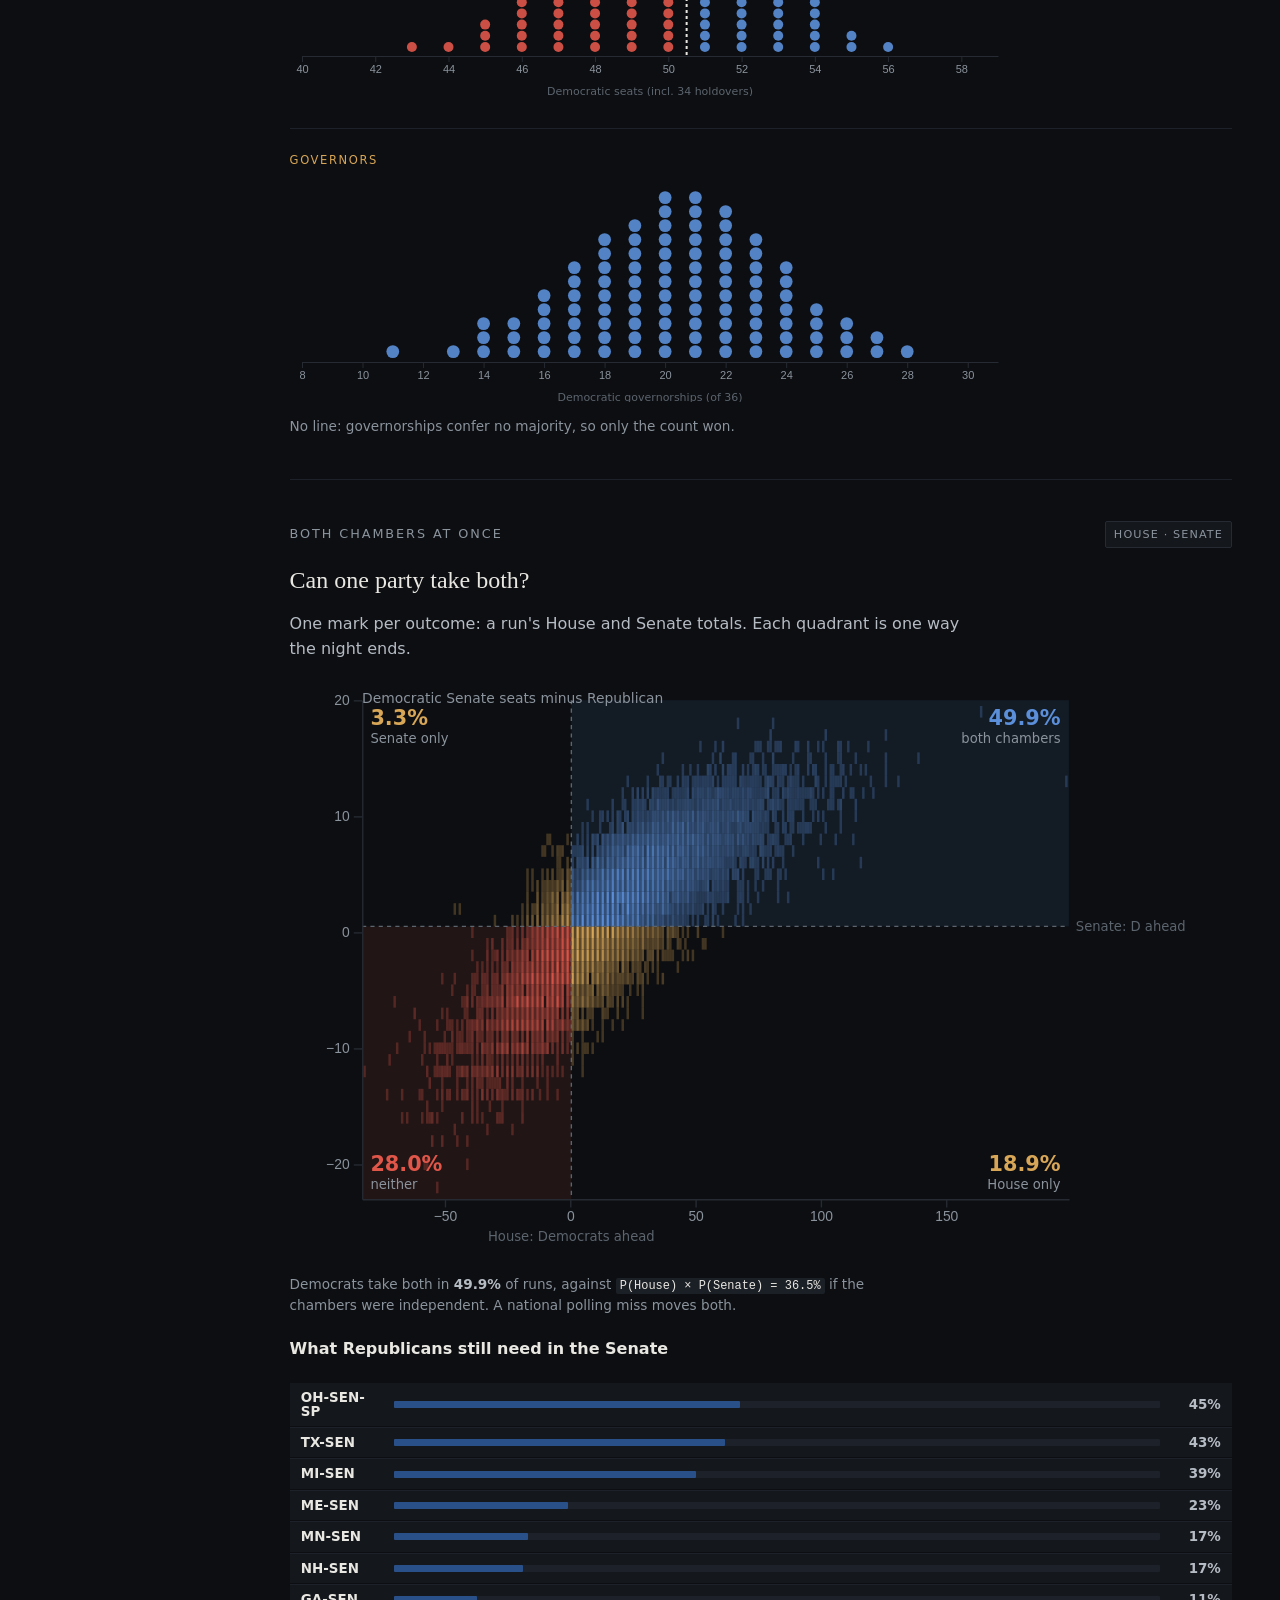
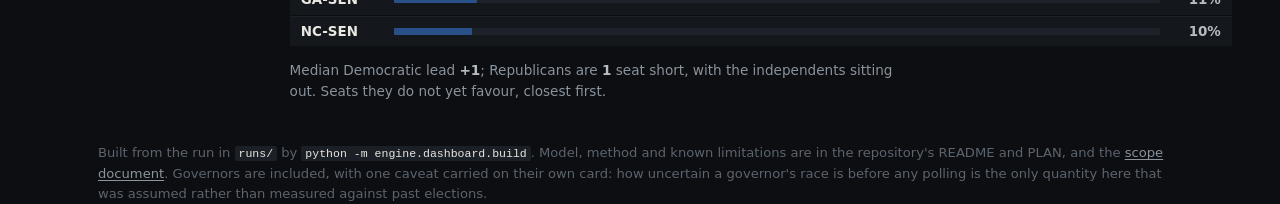
==== commit 3862addc: "forecast 2026-09-18 House D 68.8%/223 (control prob / median seats) Senate D 53.1%/50 Governors D 20" ====
--- a/index.html
+++ b/index.html
@@ -277,10 +277,16 @@
       <div class="tabpanel" id="tab-trust" data-tab="trust" data-tab-label="Can you trust it" role="tabpanel" tabindex="0" hidden>
 
         <section id="s-calibration">
-          <h2>Out-of-sample checks</h2>
+          <h2>Checks against past elections</h2>
           <p class="q">Has this model been right before?</p>
-          <p>Every check is <b>out of sample</b>: the model is refitted without the election it is
-             scored on.</p>
+          <ul class="pts">
+            <li><b>Refitted without the scored election</b> — pollster ratings, house effects and
+                the polling error curve.</li>
+            <li><b>Fitted with it</b> — the prior's width, the state error term, elasticity and the
+                generic-ballot correction, each pooled over the same cycles the House replays
+                score. Those replays are partly in sample, and read slightly kinder than a clean
+                hold-out would.</li>
+          </ul>
           <!-- Built in js/main.js, because which checks exist depends on the
                chamber: the replays are House, the interval check is the polling
                corpus across all three, and the other two chambers have their own
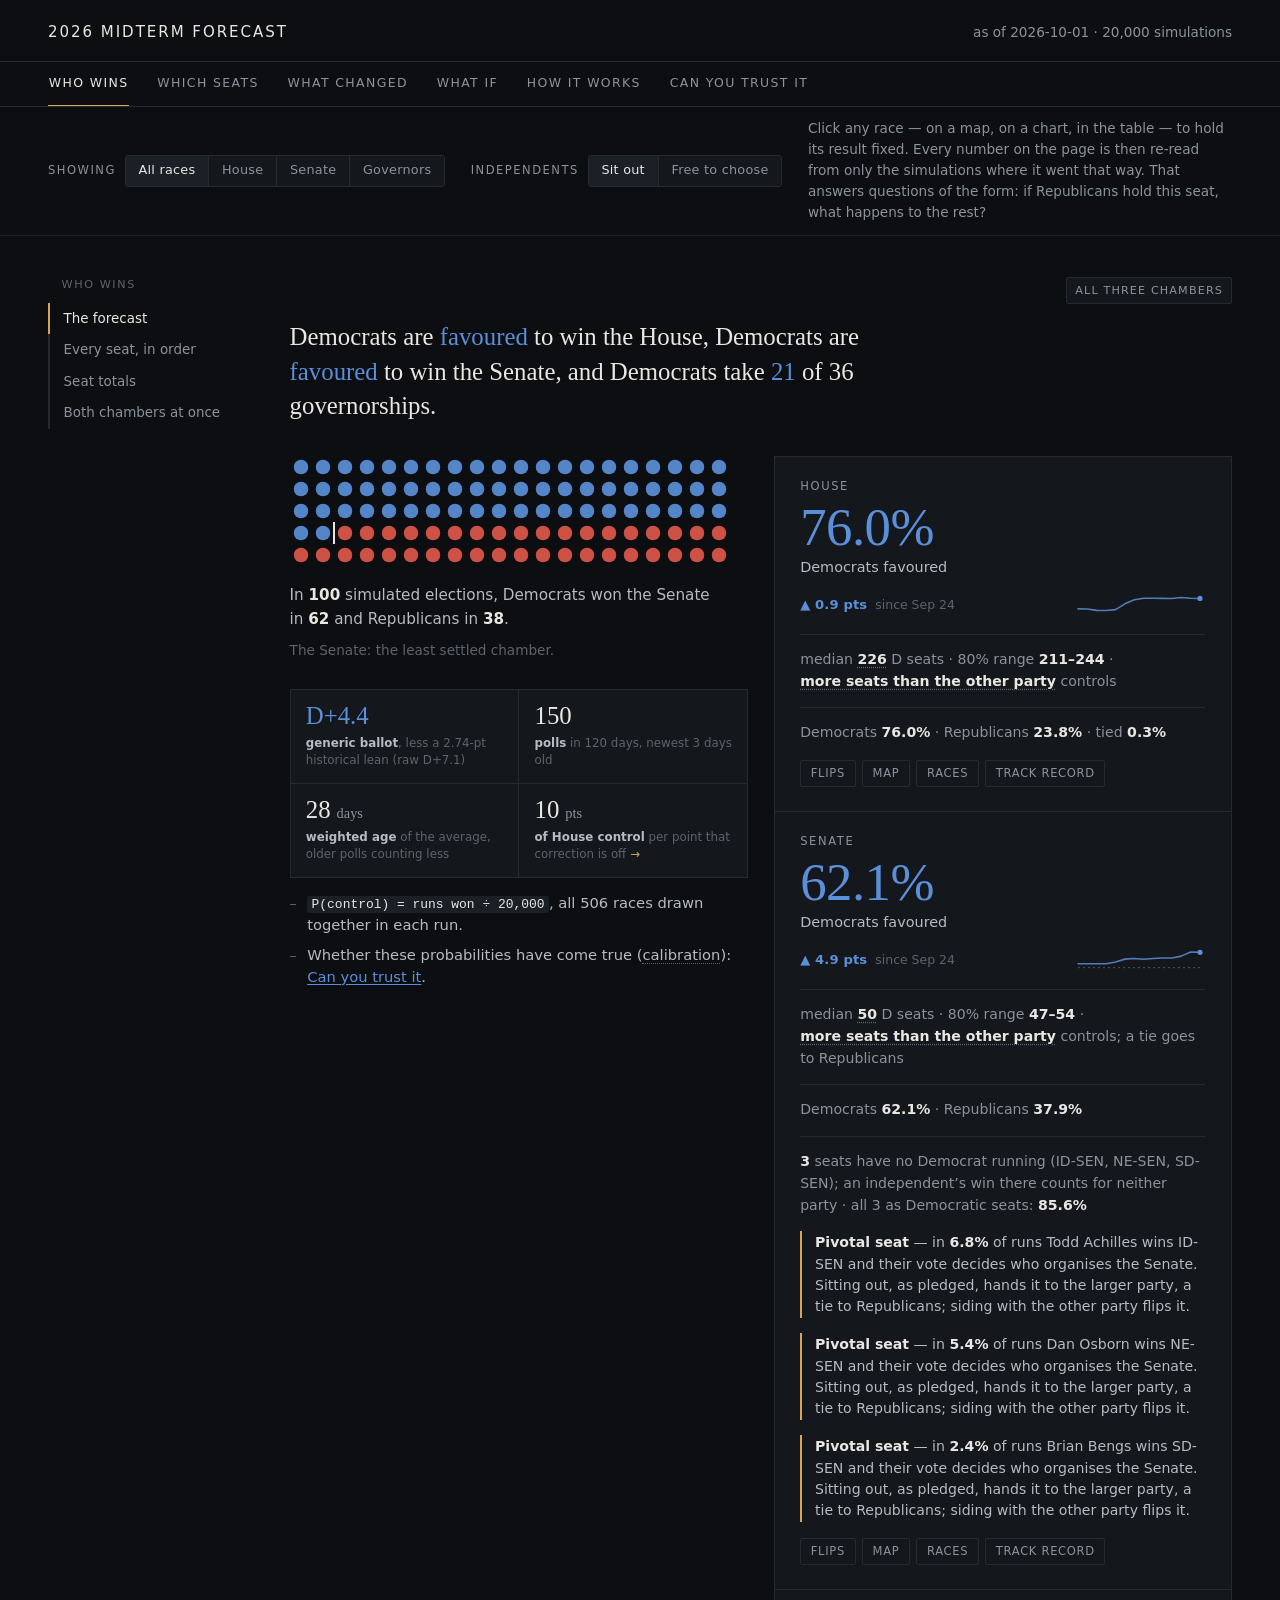
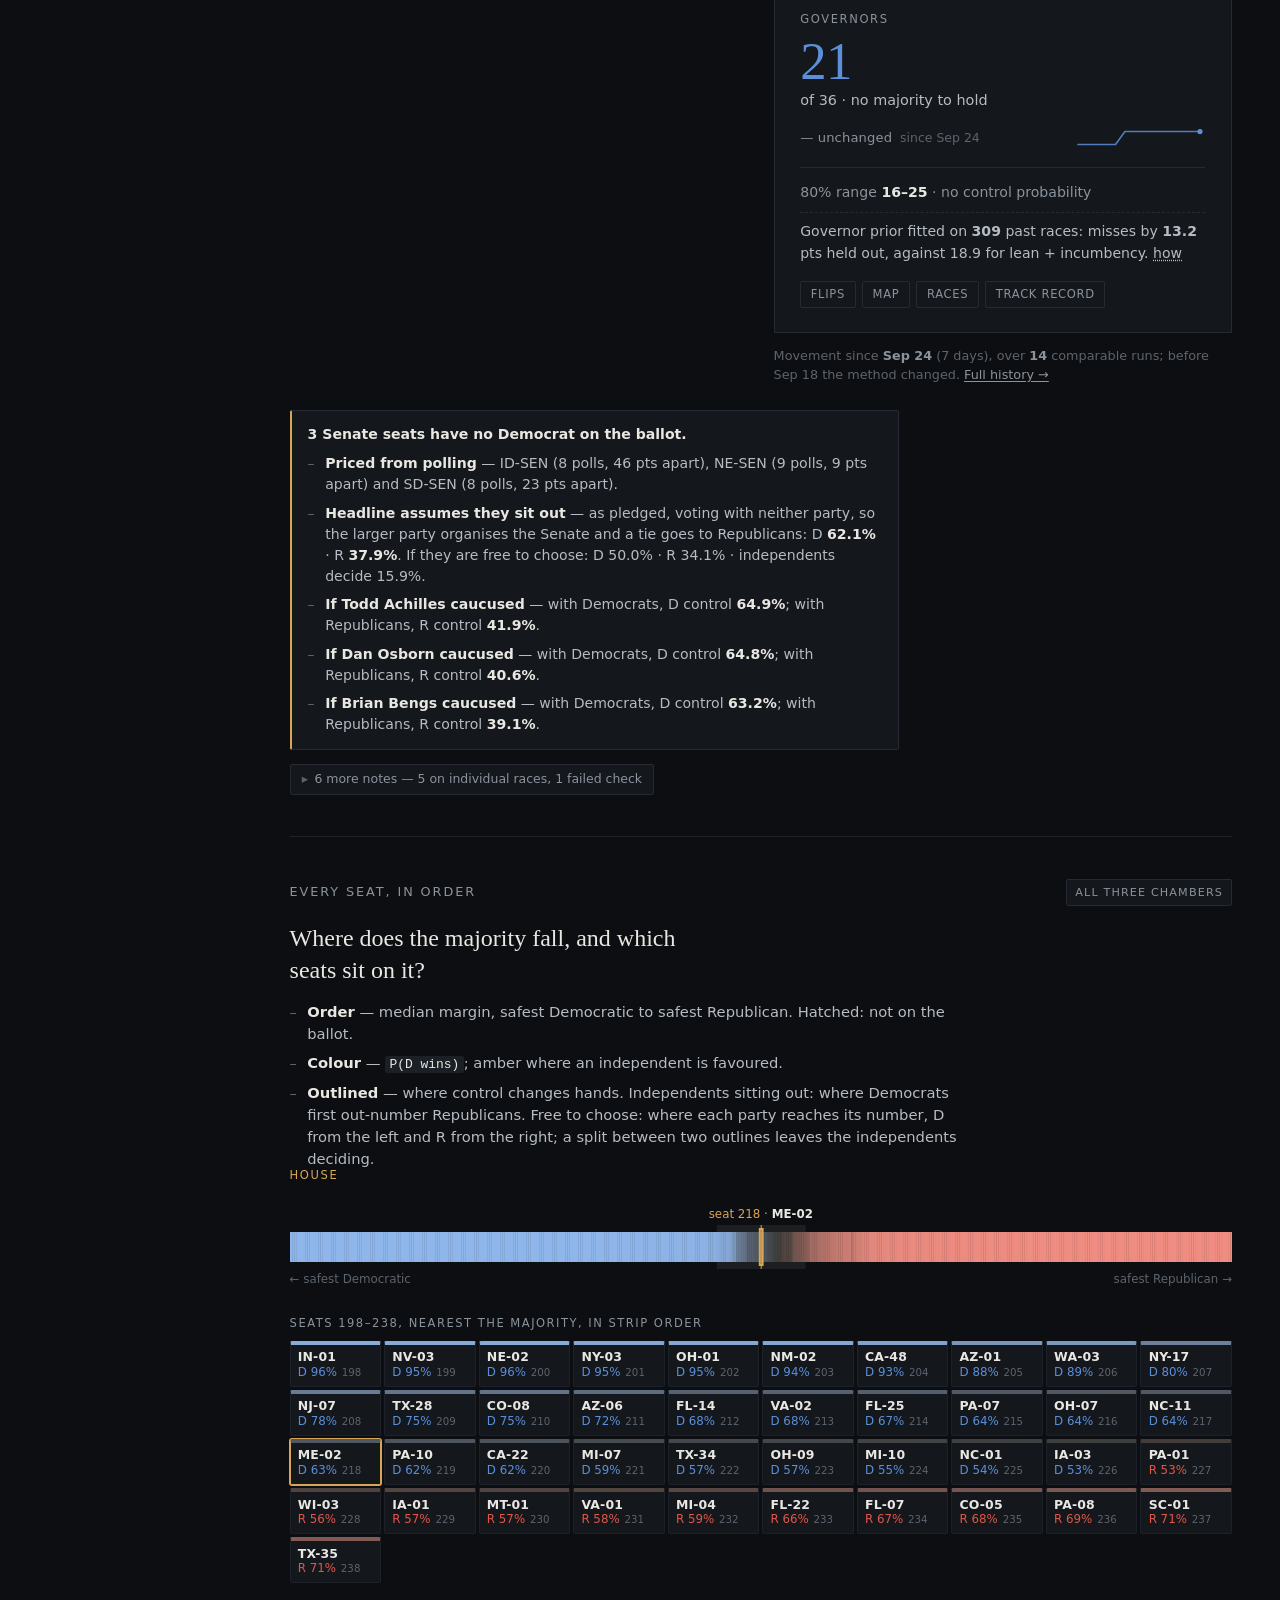
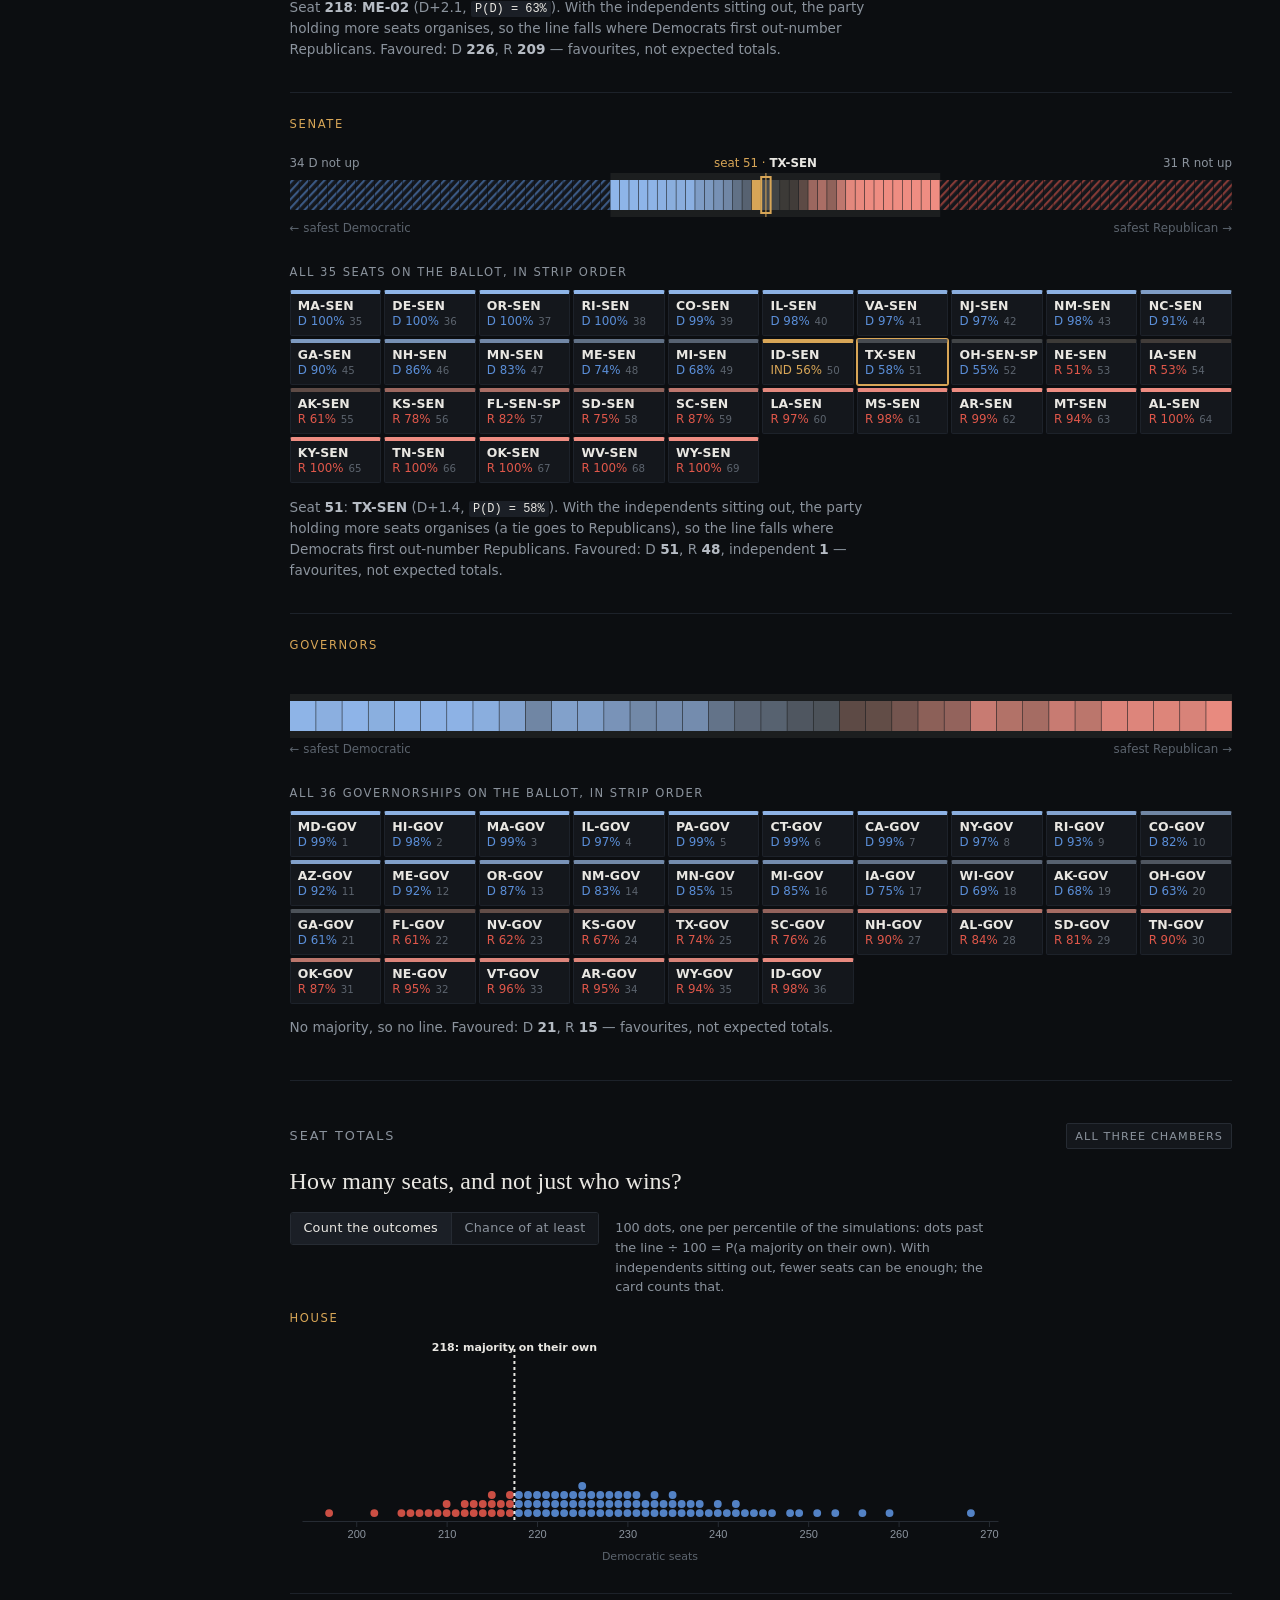
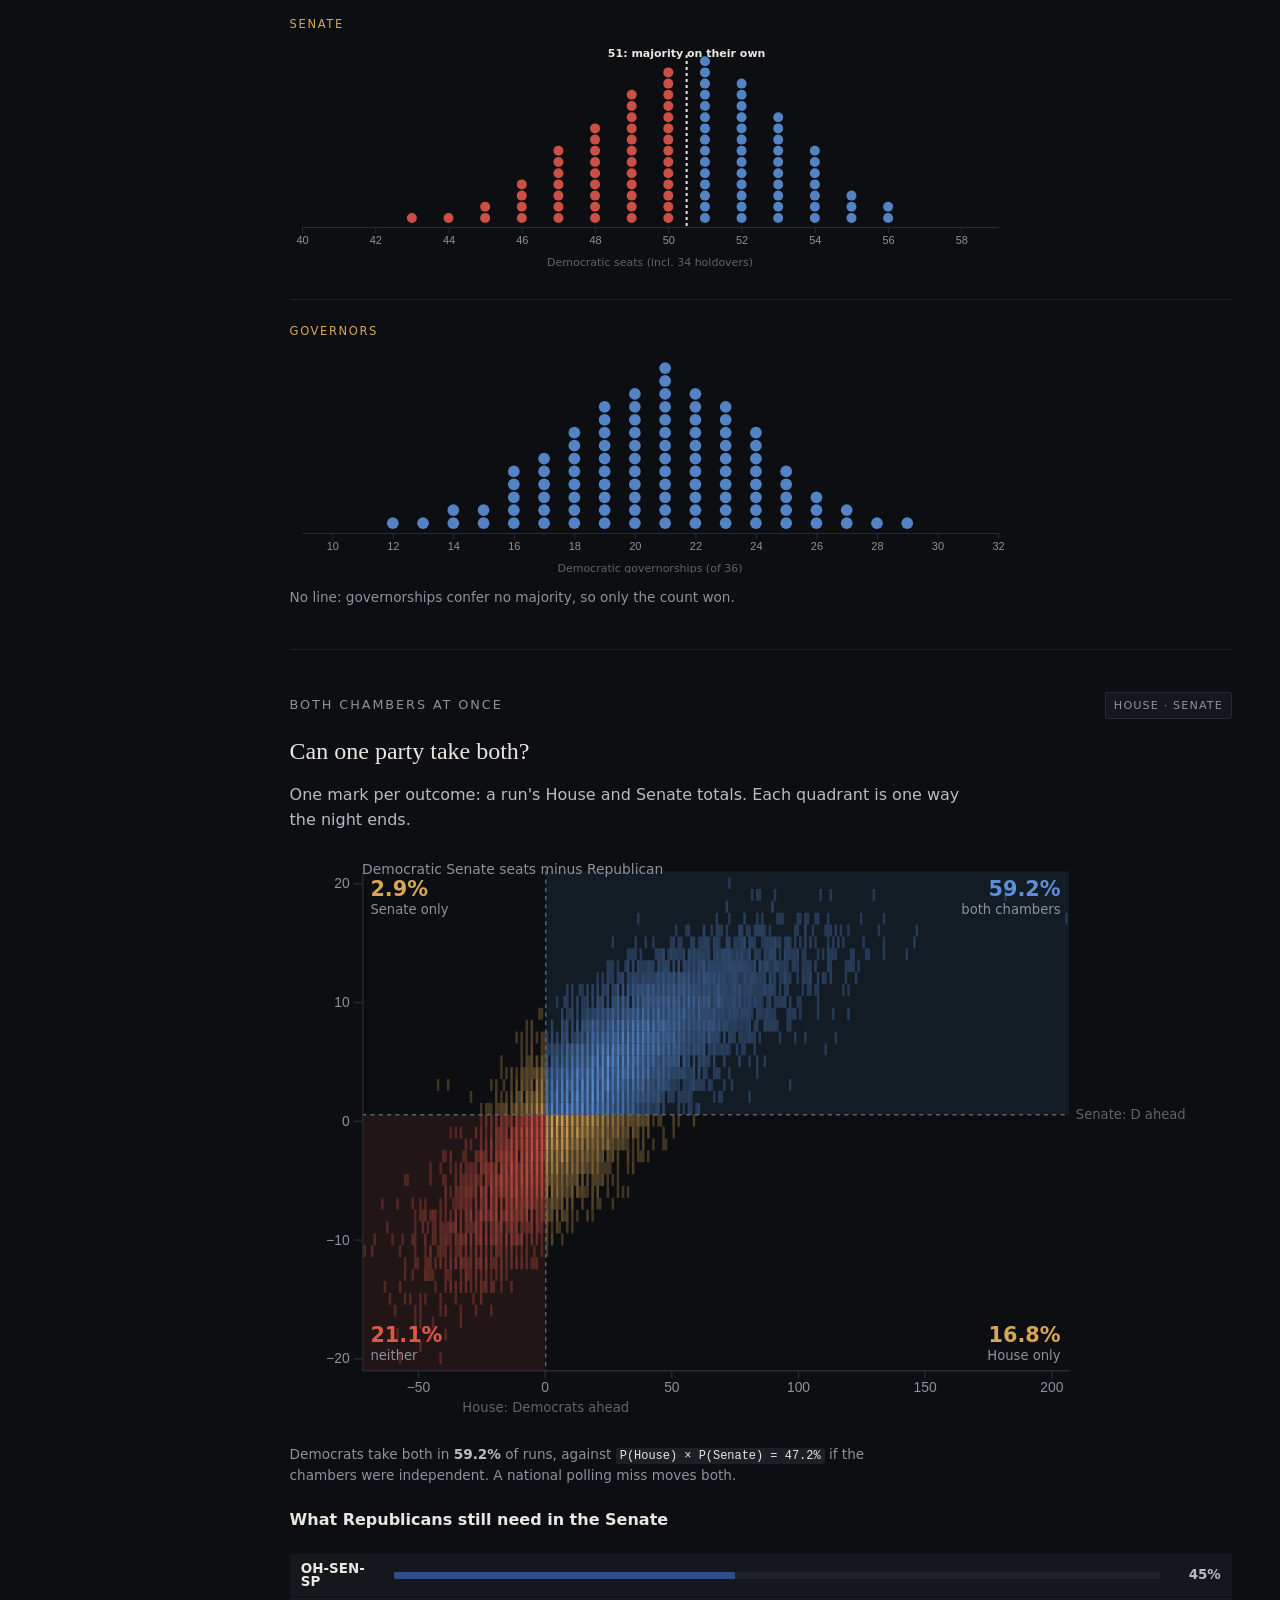
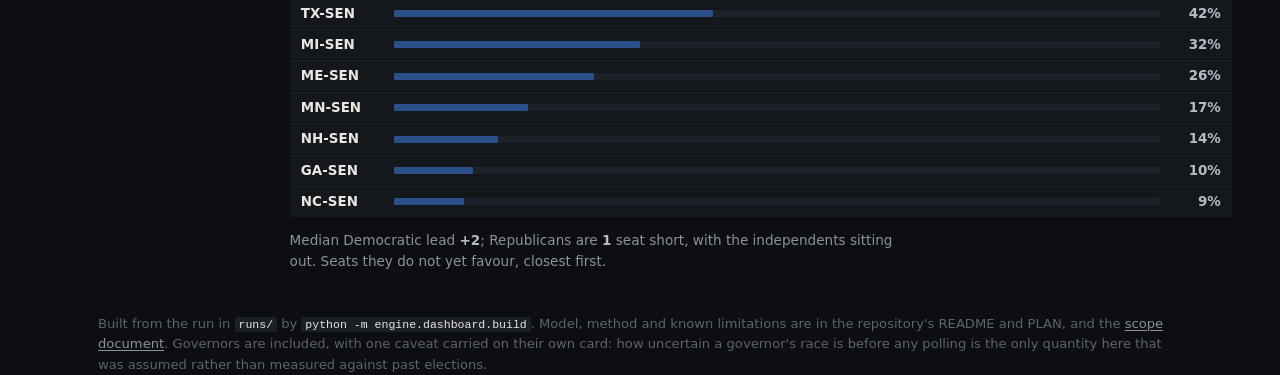
==== commit e1d7c7c6: "forecast 2026-10-01 House D 76.0%/226 (control prob / median seats) Senate D 62.1%/50 Governors D 21" ====
--- a/index.html
+++ b/index.html
@@ -274,6 +274,59 @@
 
       </div>
 
+      <div class="tabpanel" id="tab-method" data-tab="method" data-tab-label="How it works" role="tabpanel" tabindex="0" hidden>
+
+        <section id="s-pipeline">
+          <h2>The model, end to end</h2>
+          <p class="q">What happens between a poll and a seat count?</p>
+          <ul class="pts">
+            <li><b>Two estimates of each margin</b> — a corrected poll average, and a
+                <span class="term" data-term="prior" tabindex="0" role="button">prior</span> built
+                without polls. Every race has a prior; most have no polls.</li>
+            <li><b>Blended</b> by how much polling there is, then <b>simulated</b> with errors
+                shared nationally, by region and by state, and <b>counted</b>.</li>
+          </ul>
+          <div id="pipeline"></div>
+          <p class="chart-note">Each box links to the section that shows what was fitted for it.</p>
+        </section>
+
+        <section id="s-pollsters">
+          <h2>Pollster ratings</h2>
+          <p class="q">How much does each pollster count, and which way is it corrected?</p>
+          <p class="fml-block"><code>poll′ = margin − h<sub>pollster</sub> − s · sponsor</code></p>
+          <ul class="pts" id="pollster-def"></ul>
+          <div id="pollsters"></div>
+          <p class="chart-note" id="pollsters-note"></p>
+        </section>
+
+        <section id="s-errorcurve">
+          <h2>Polling error</h2>
+          <p class="q">How wrong is a poll, and how much of that can more polls fix?</p>
+          <ul class="pts">
+            <li><b>One poll</b> <code>√(σ_nat² + σ_reg² + V_race(d) + V_house(d) + V_noise(d))</code></li>
+            <li><b>Floor</b> <code>√(σ_nat² + σ_reg² + V_race(d))</code>. No number of polls goes below it.</li>
+            <li><b>d</b>: days between fieldwork and the election. Shaded: past the corpus, extrapolated.</li>
+          </ul>
+          <div id="errorcurve"></div>
+          <p class="chart-note" id="errorcurve-note"></p>
+        </section>
+
+        <section id="s-sponsor">
+          <h2>Sponsored polls</h2>
+          <p class="q">Do polls paid for by a party lean toward it?</p>
+          <div id="sponsor"></div>
+          <p class="chart-note" id="sponsor-note"></p>
+        </section>
+
+        <section id="s-walkthrough">
+          <h2>One race, step by step</h2>
+          <p class="q">How does a single seat get its number?</p>
+          <p>Every race goes through the same seven steps. Pick one and step through.</p>
+          <div id="walkthrough"></div>
+        </section>
+
+      </div>
+
       <div class="tabpanel" id="tab-trust" data-tab="trust" data-tab-label="Can you trust it" role="tabpanel" tabindex="0" hidden>
 
         <section id="s-calibration">
@@ -314,12 +367,6 @@
           <div id="coverage-split"></div>
         </section>
 
-        <section id="s-walkthrough">
-          <h2>One race, step by step</h2>
-          <p class="q">How does a single seat get its number?</p>
-          <p>Every race goes through the same seven steps. Pick one and step through.</p>
-          <div id="walkthrough"></div>
-        </section>
 
         <section id="s-diag">
           <h2>Payload diagnostics</h2>
--- a/css/theme.css
+++ b/css/theme.css
@@ -1341,3 +1341,6 @@
 /* The tipping bars under the watchlist: the same share, for more races. */
 .wl-tip { margin-top: 1.8rem; max-width: 34rem; }
 .diag-more #diagnostics { margin-top: 1rem; }
+
+/* How it works: the error curves' chamber headings sit under a list, not a chart. */
+#errorcurve .three-col { margin-top: 1.2rem; }
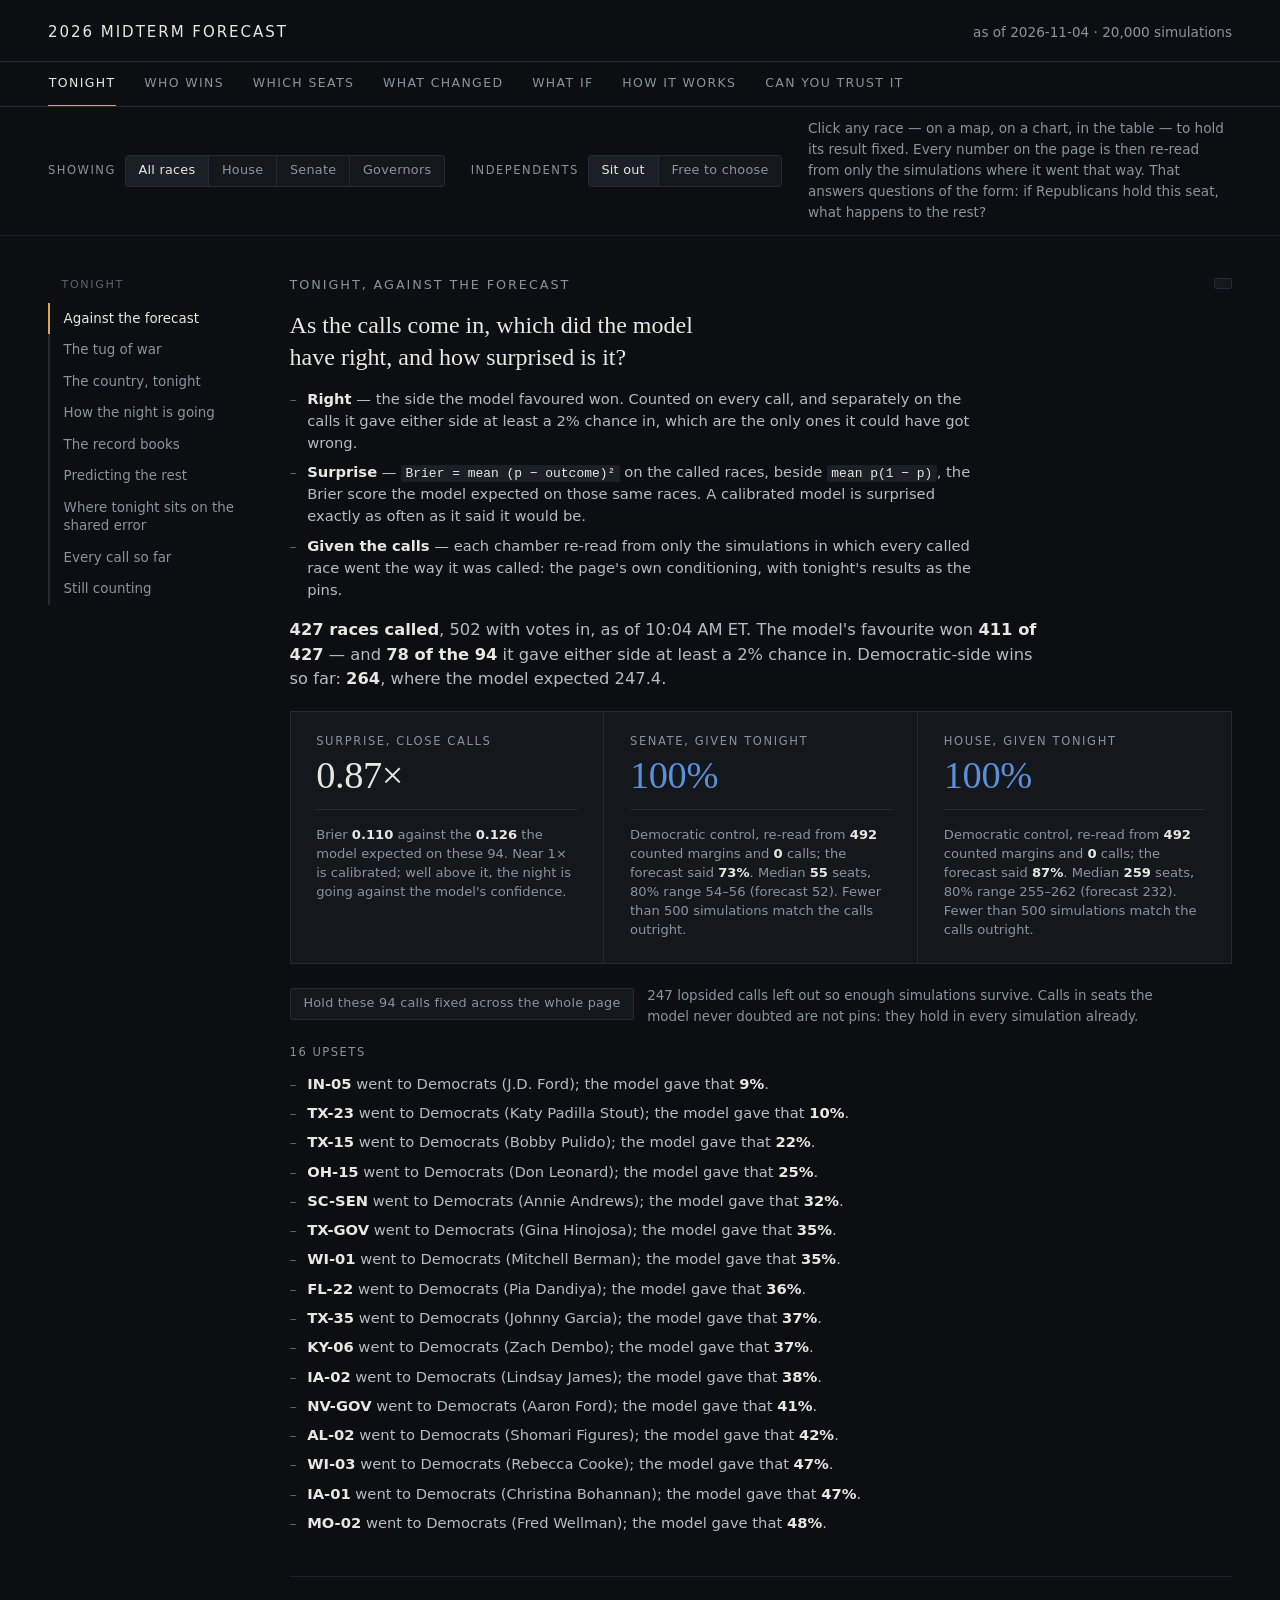
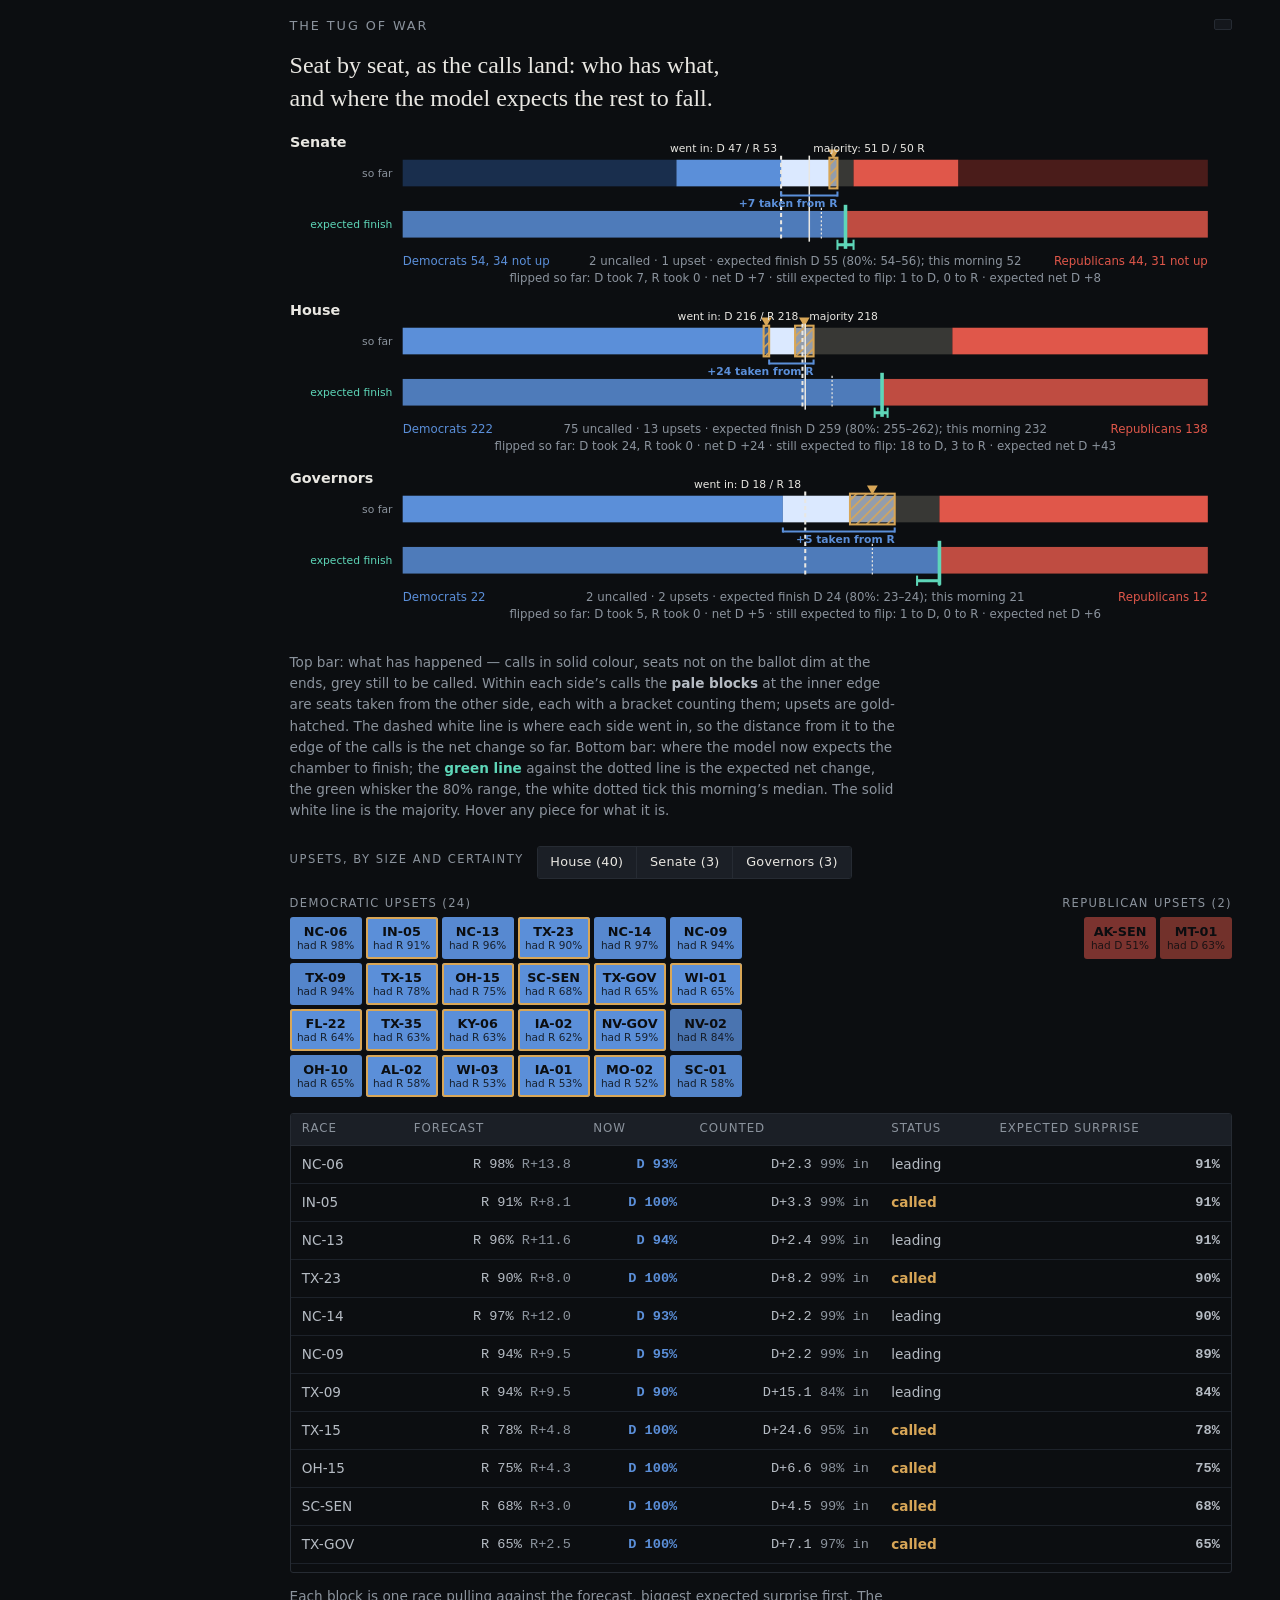
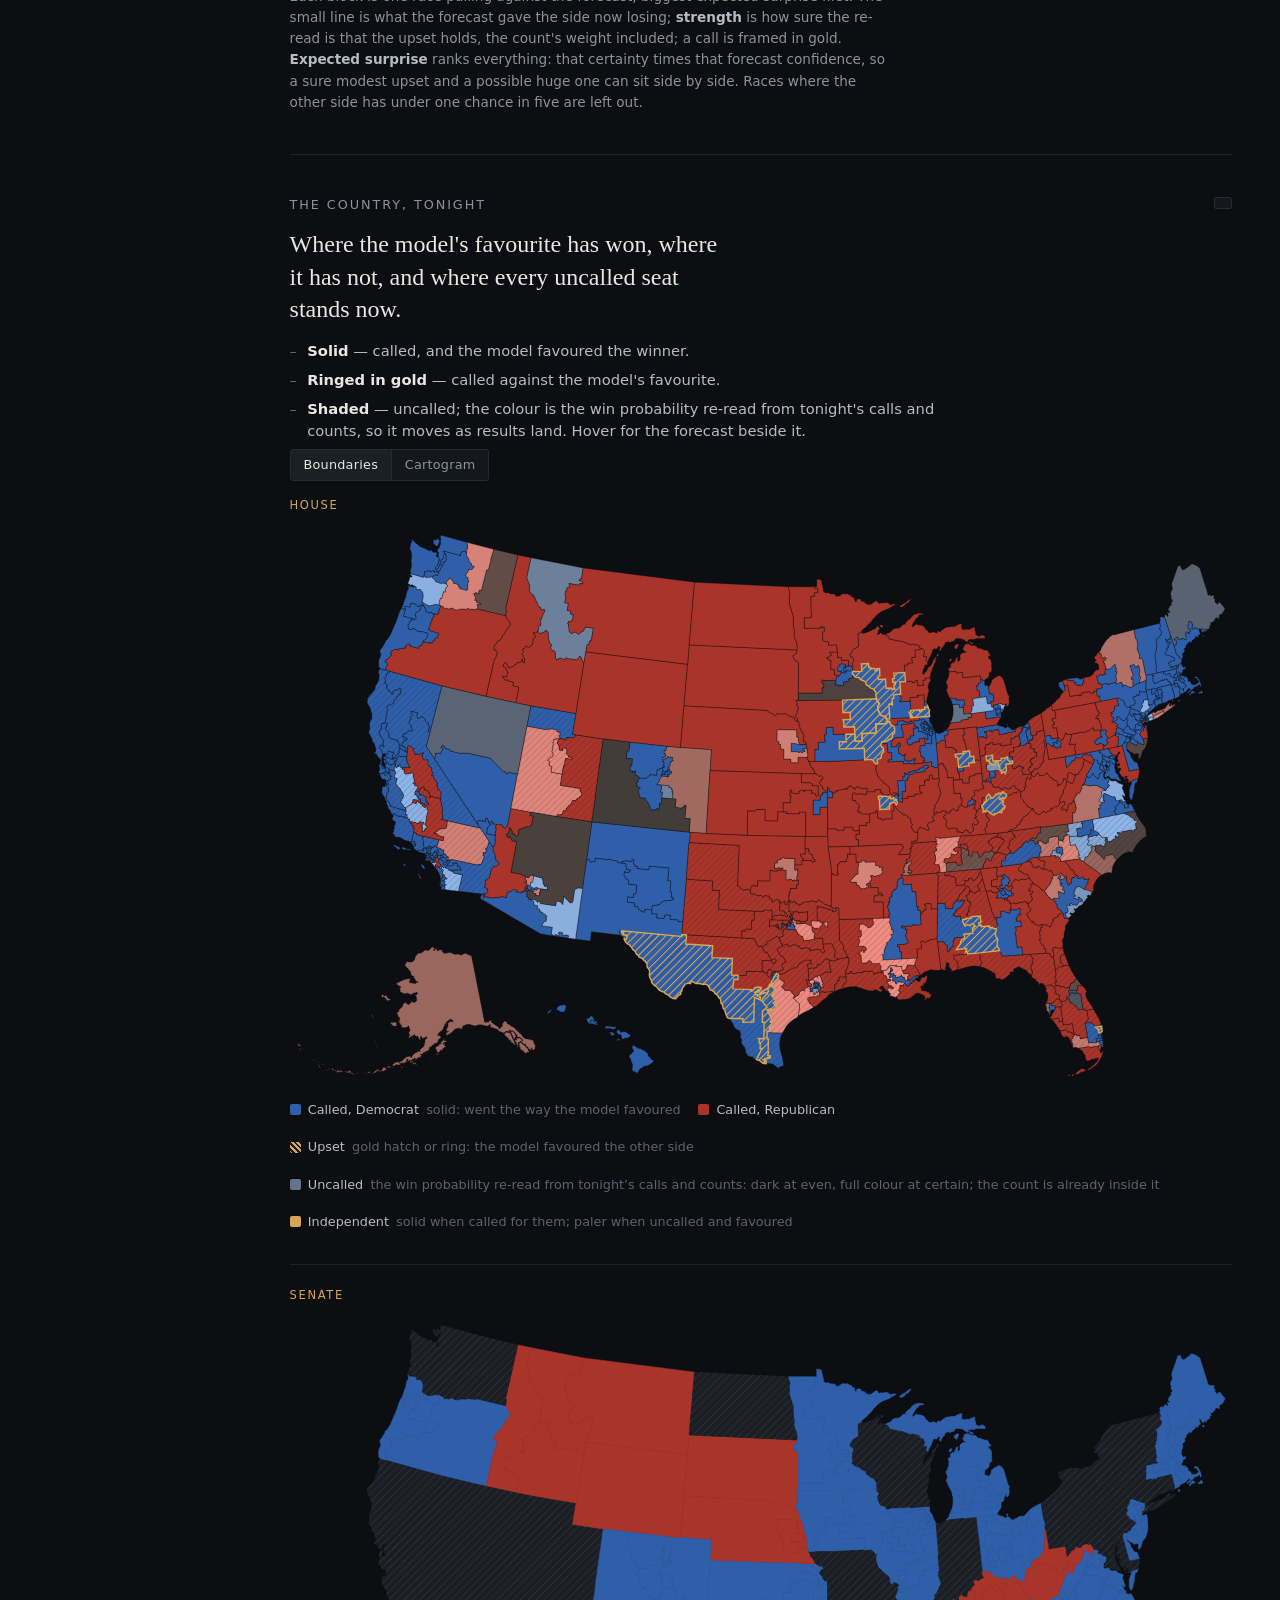
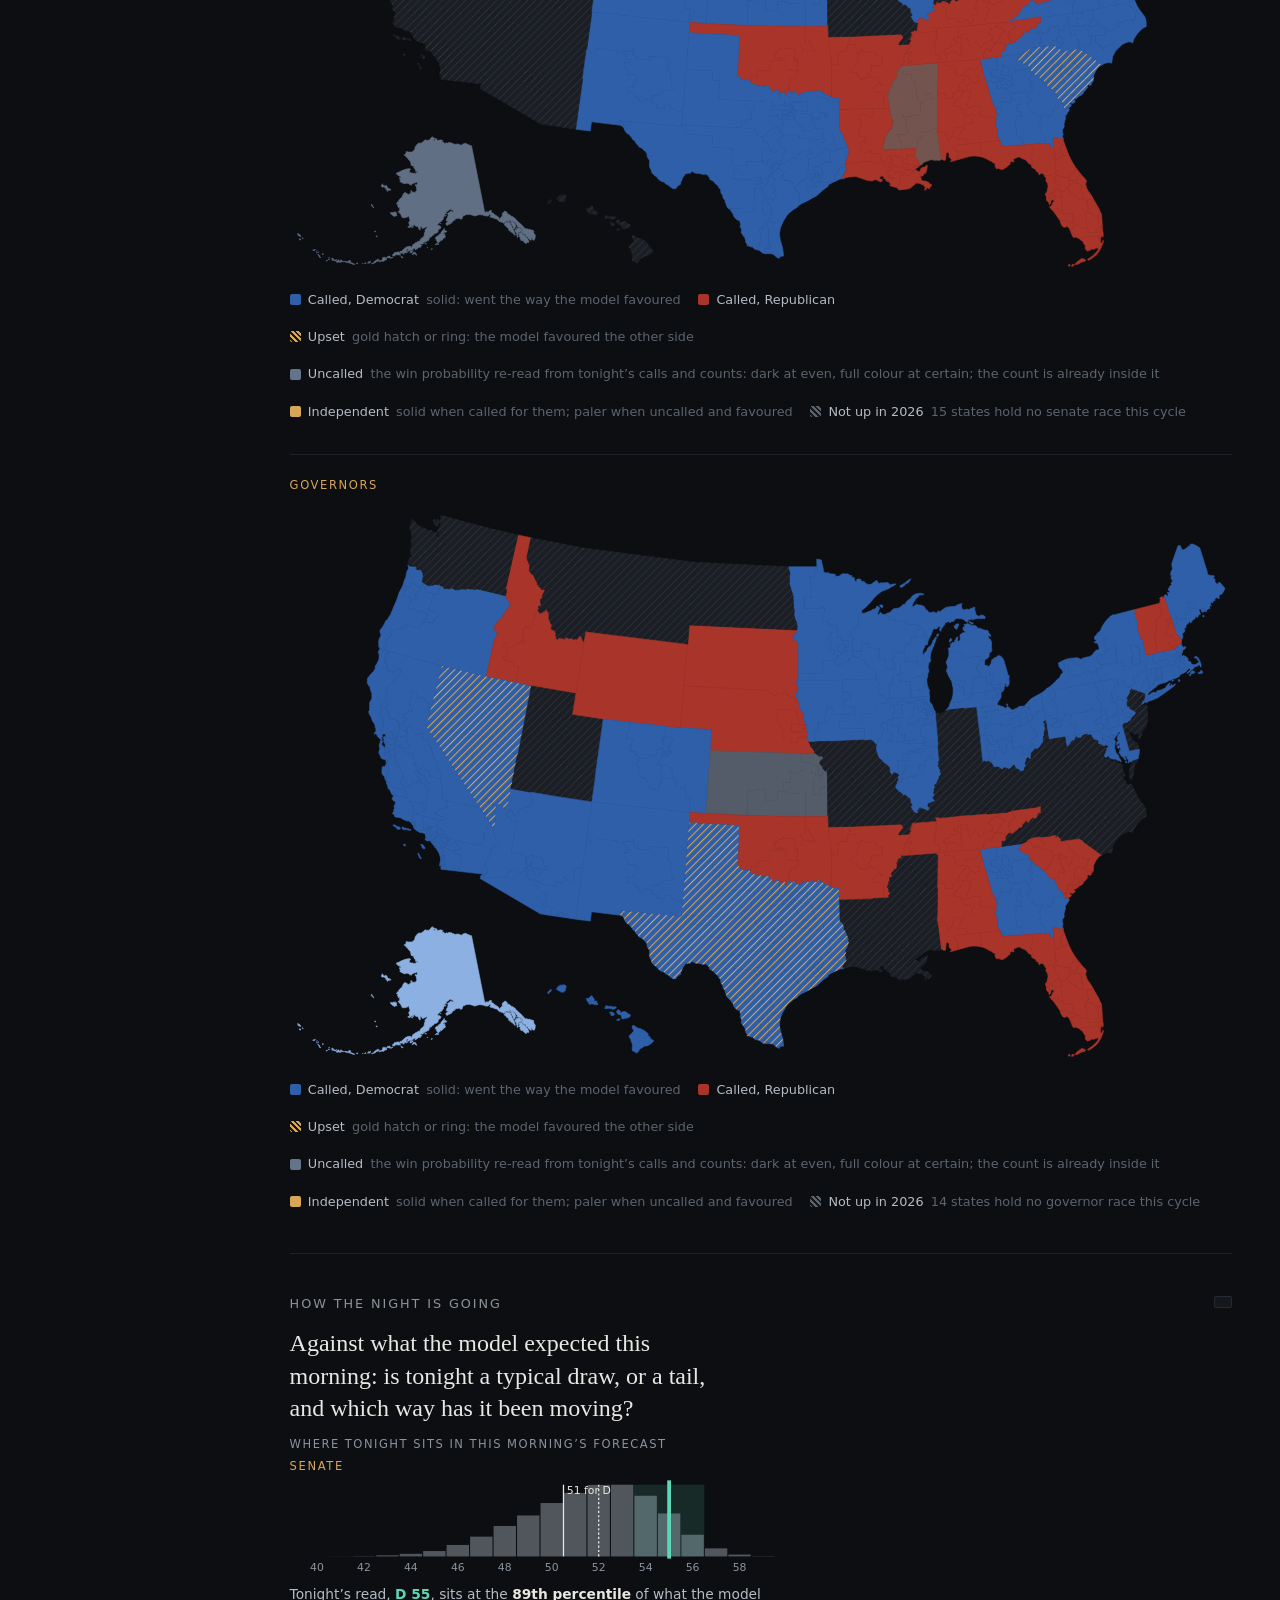
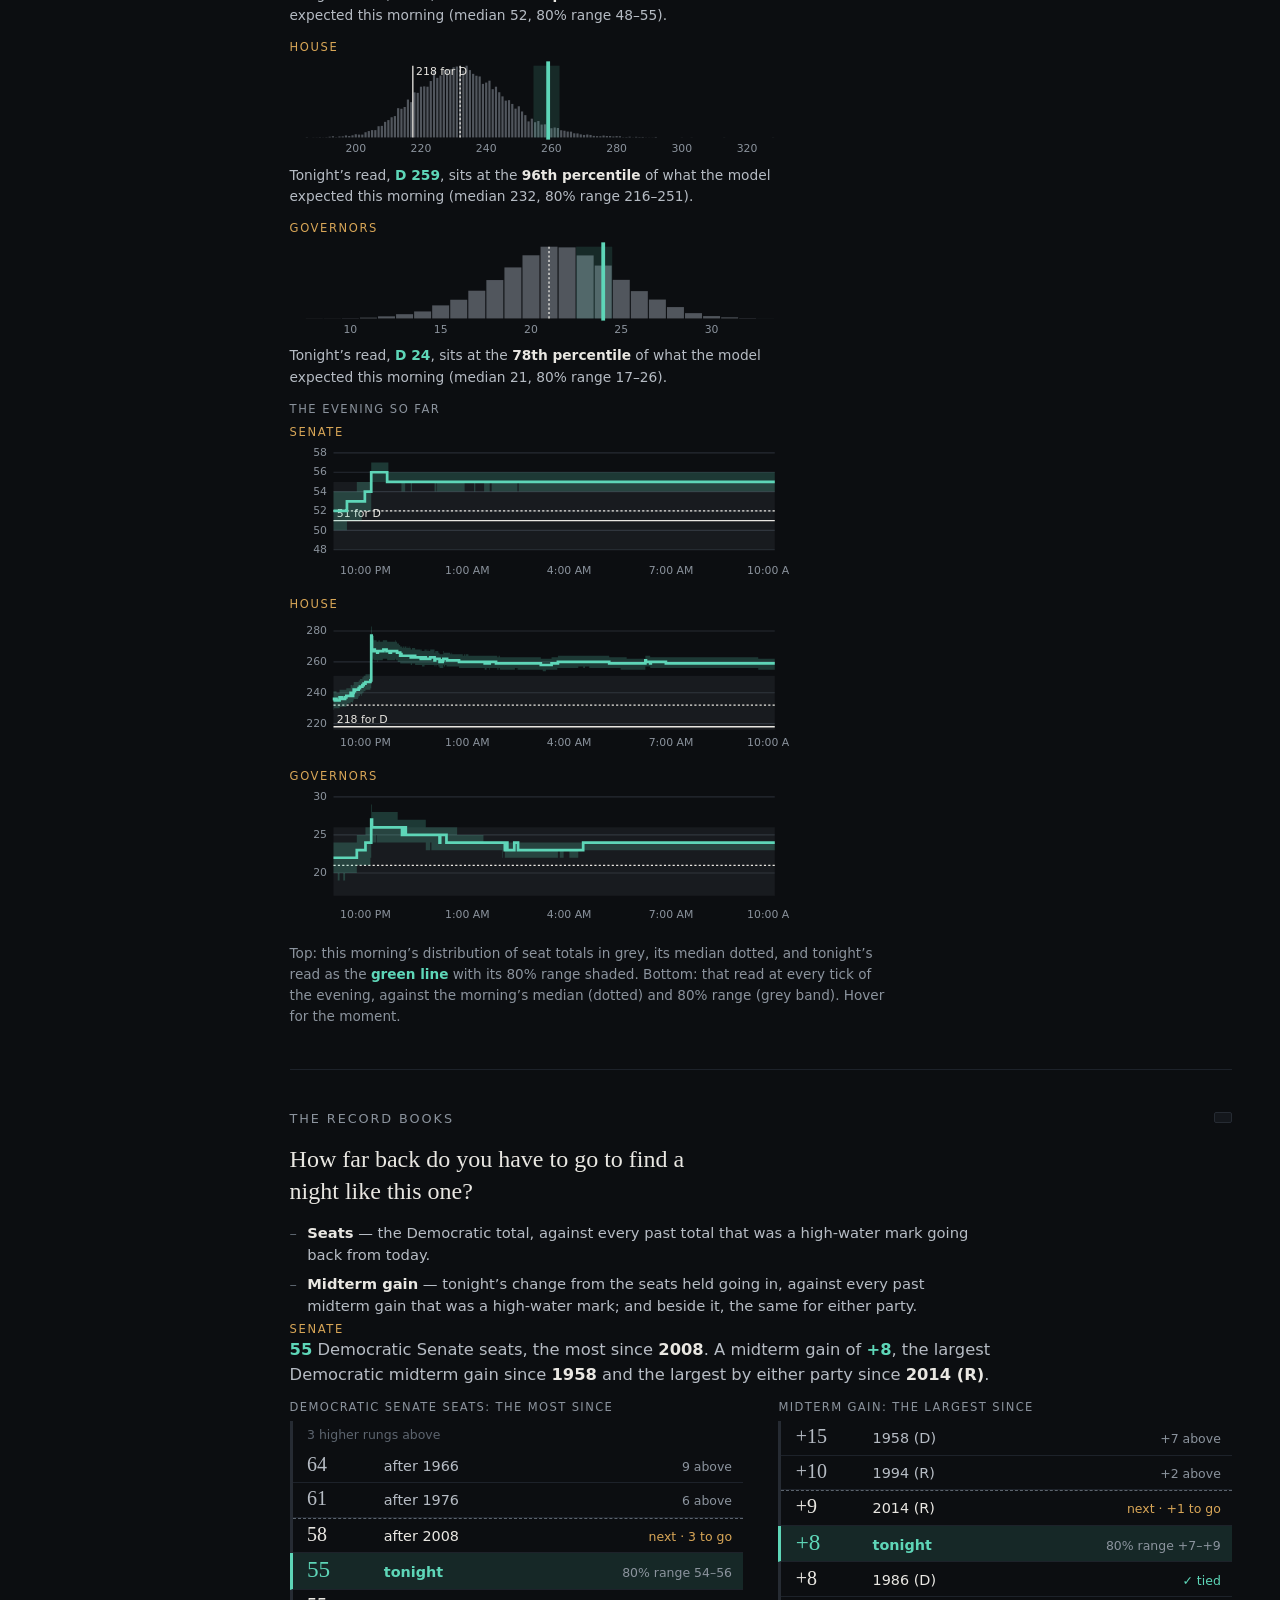
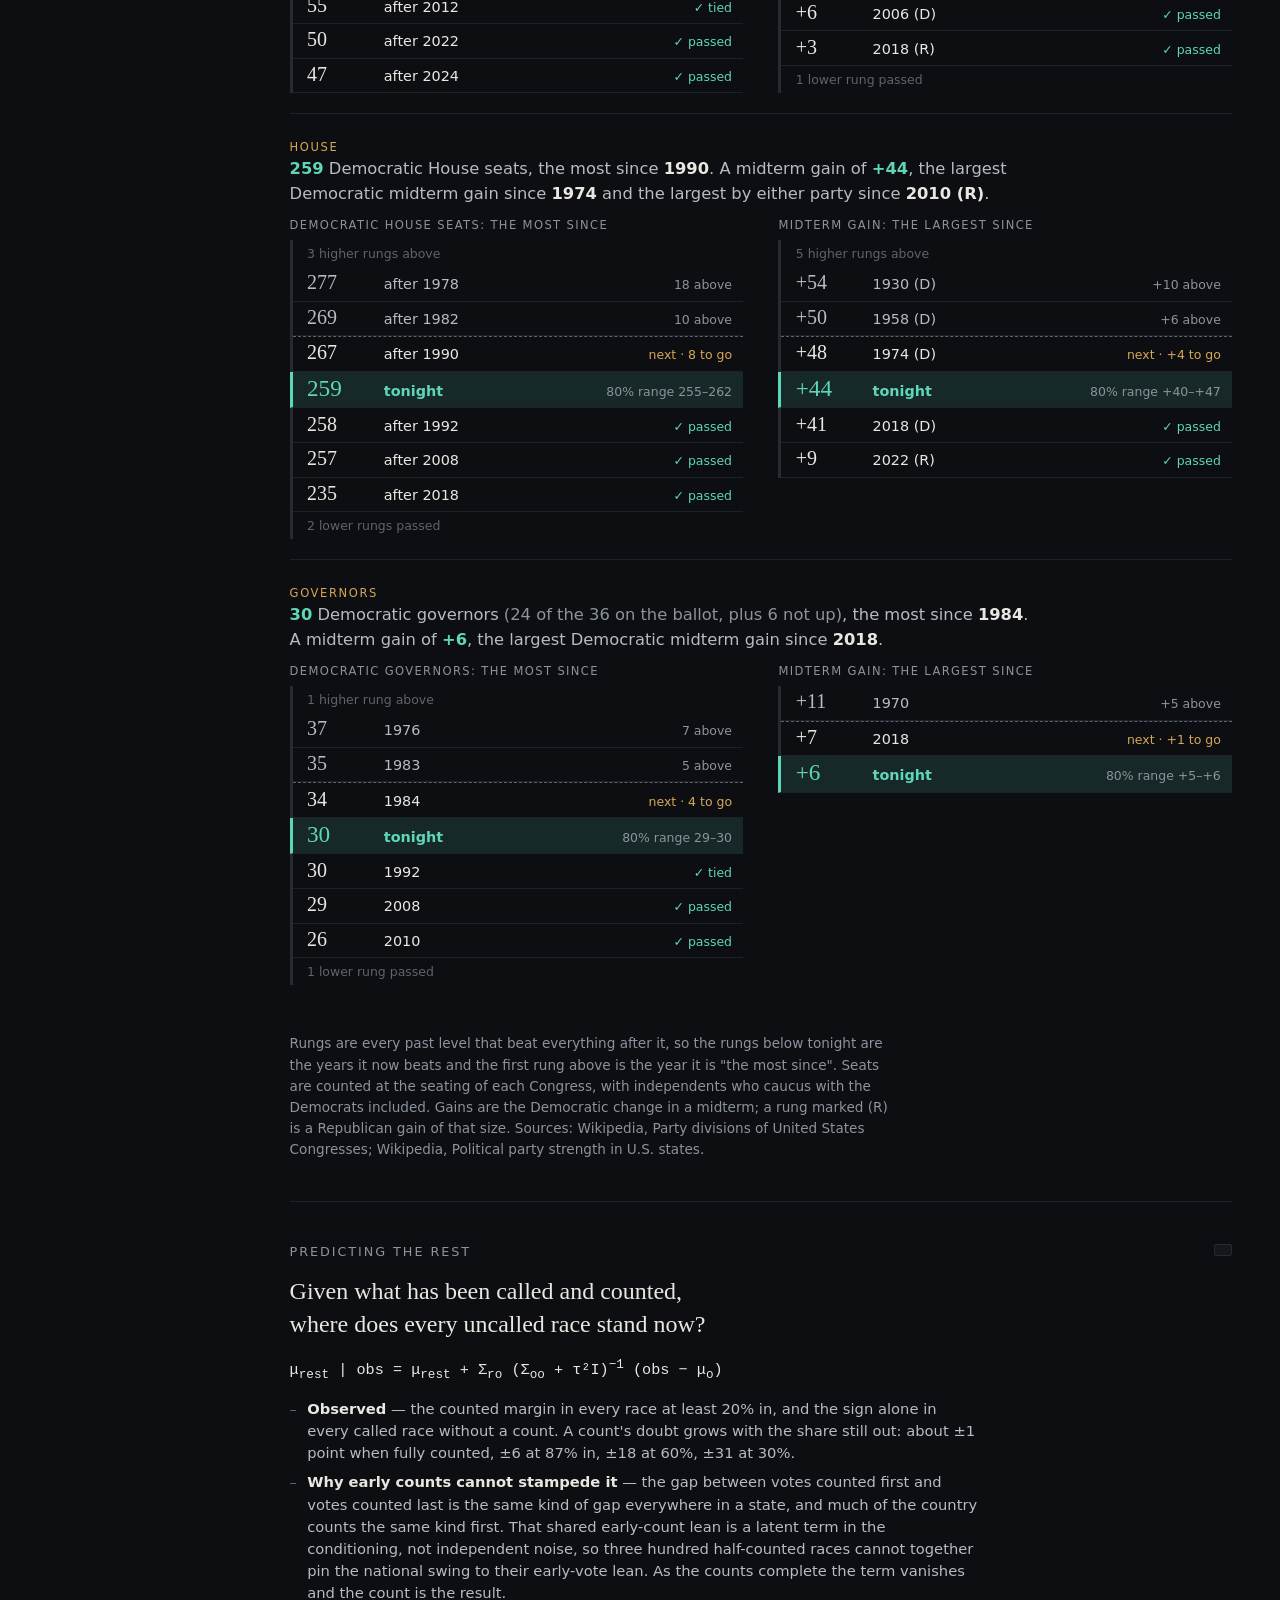
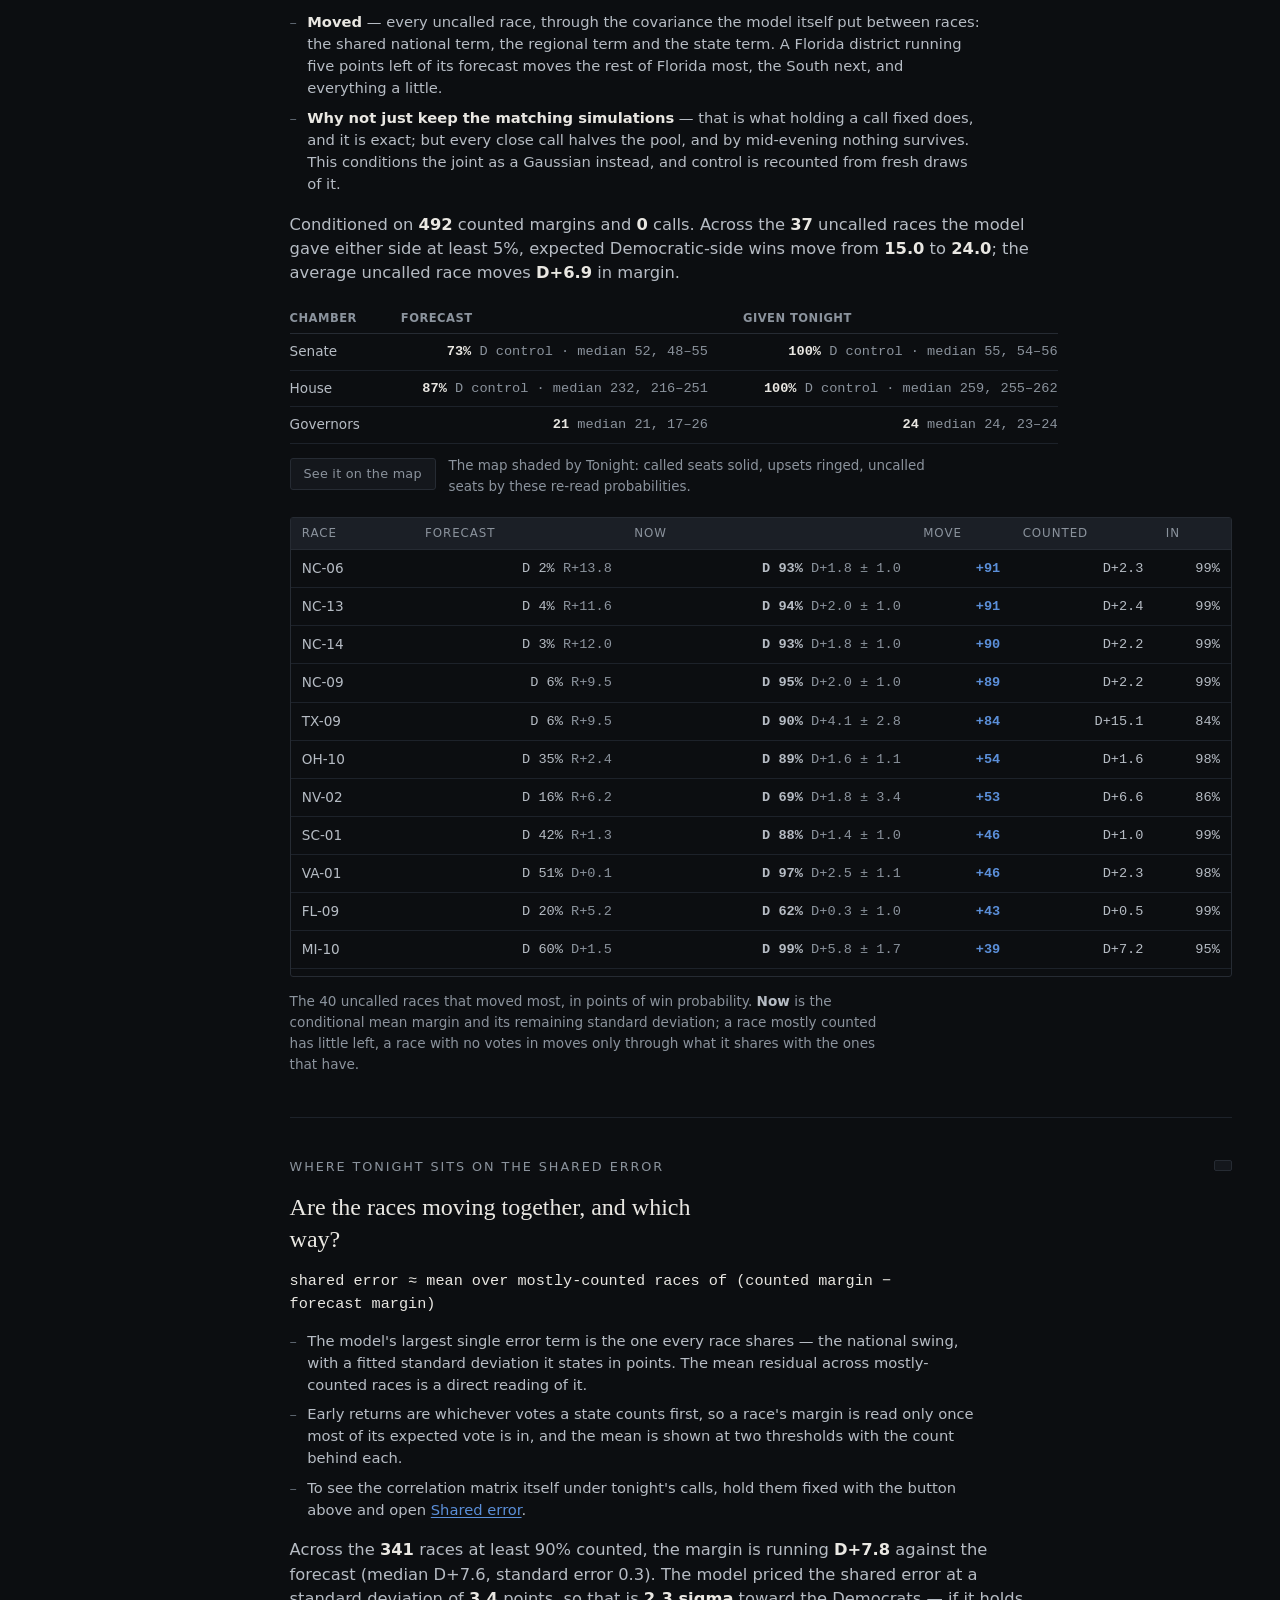
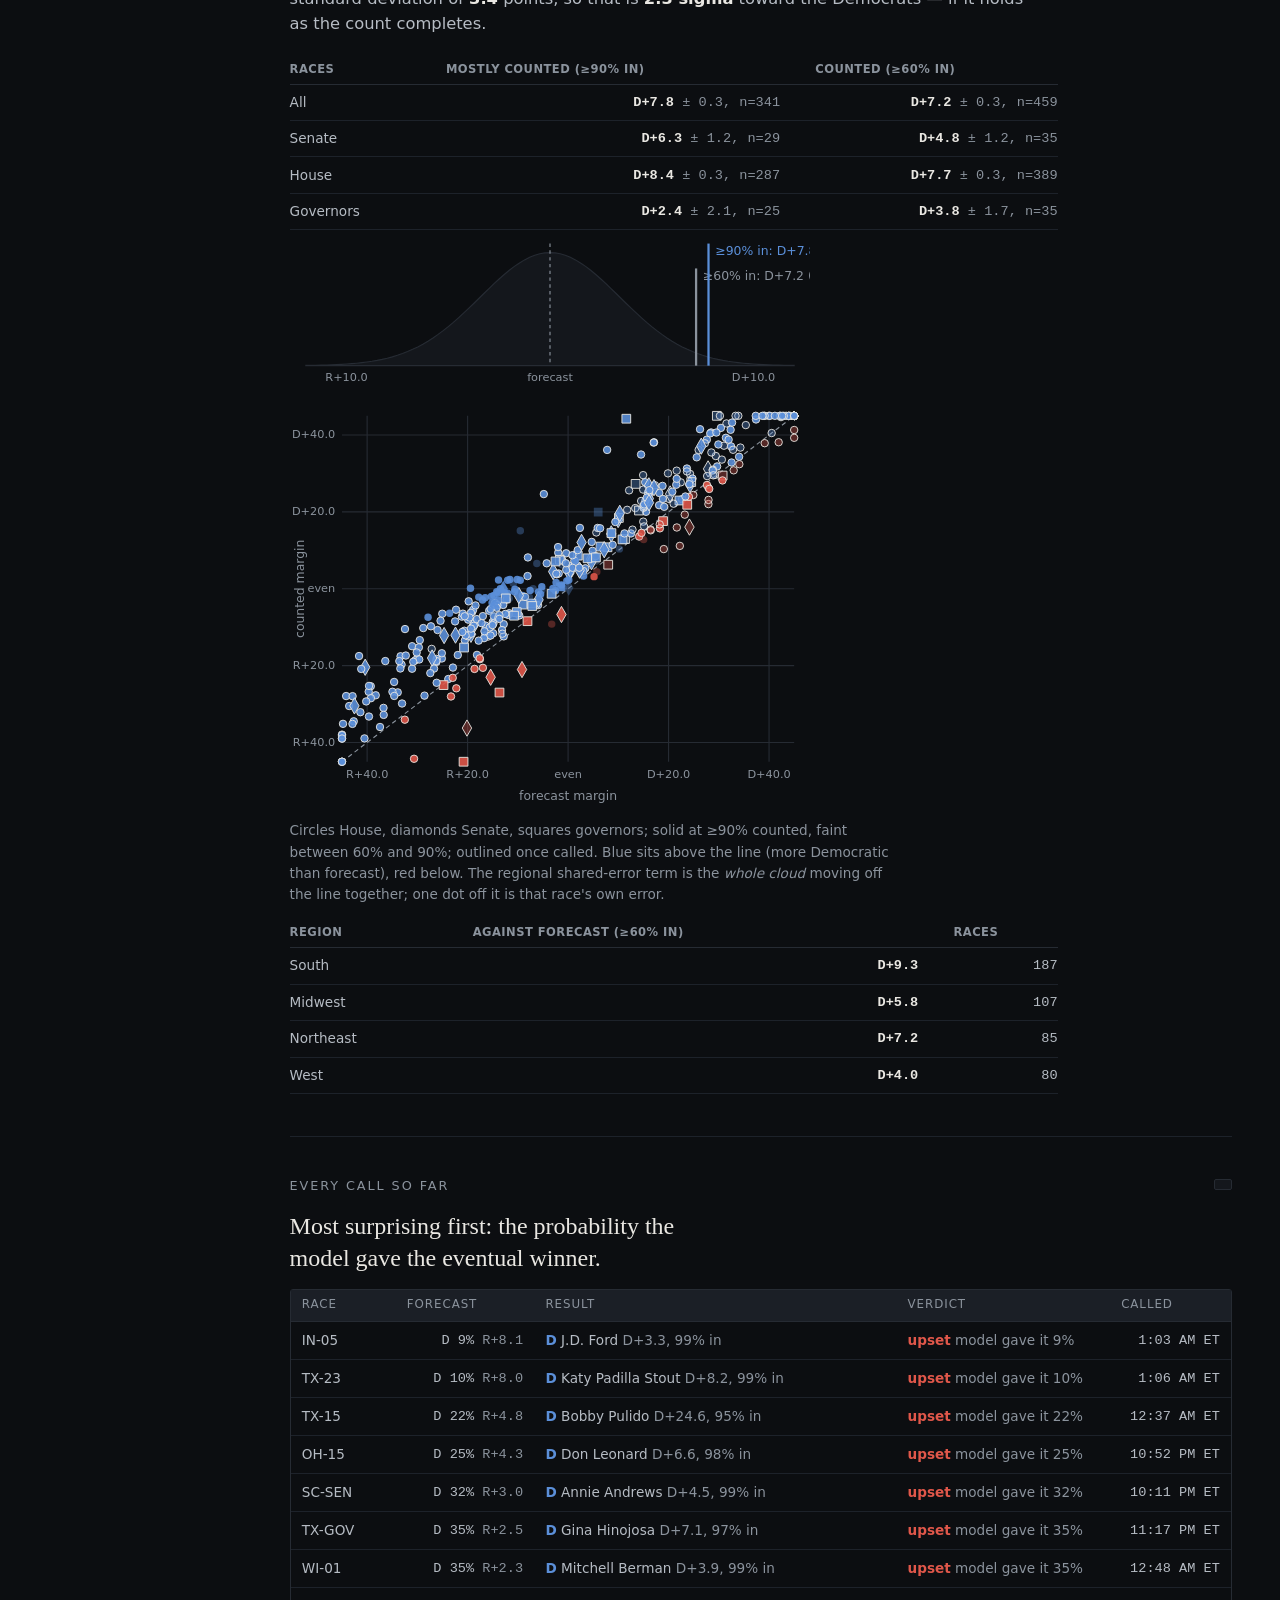
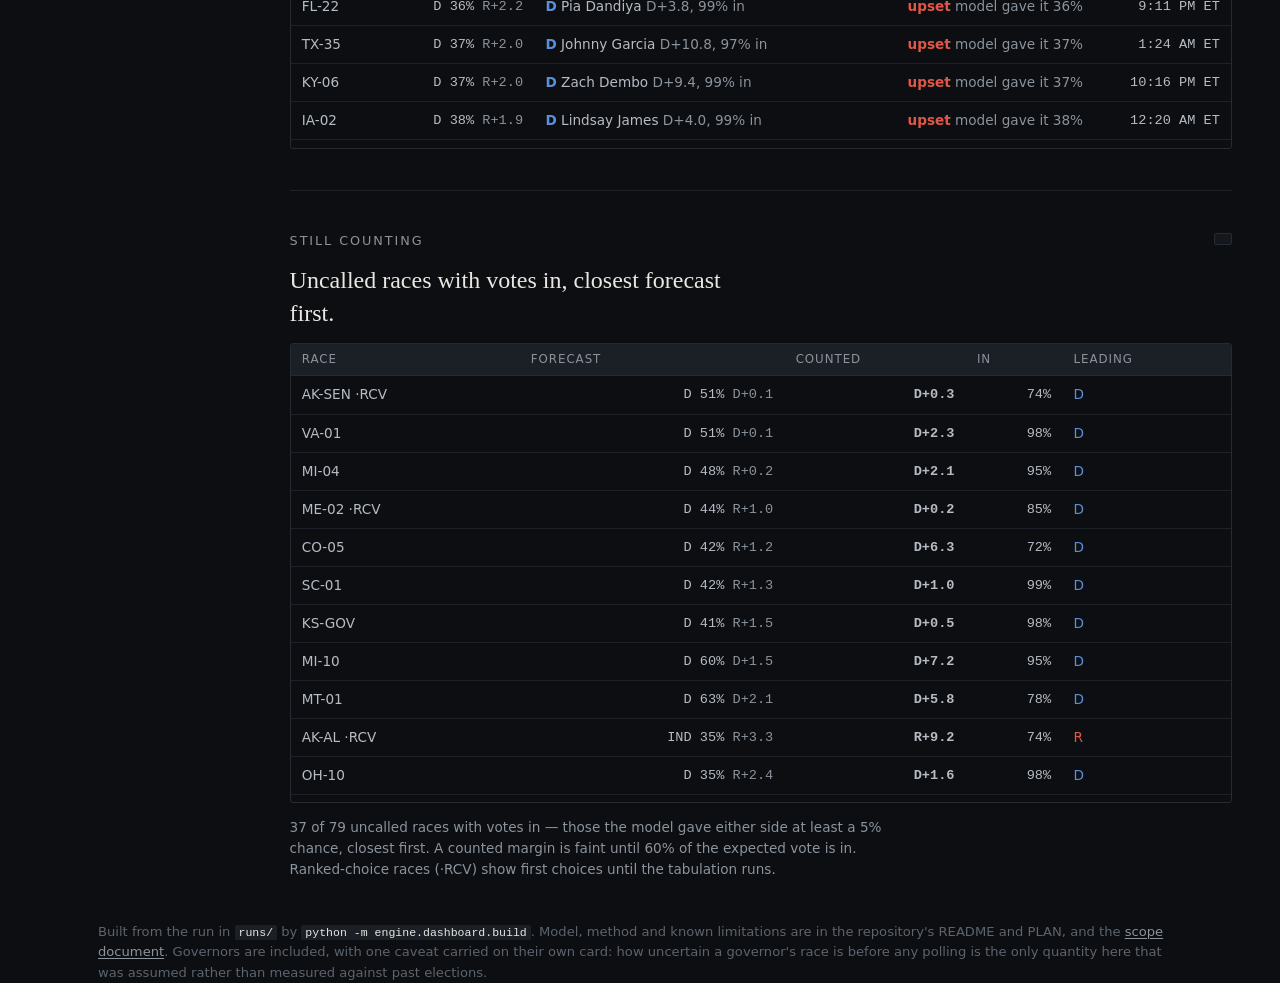
==== commit 5c2dd9a4: "forecast 2026-11-04 House D 87.1%/232 (control prob / median seats) Senate D 72.7%/52 Governors D 21" ====
--- a/index.html
+++ b/index.html
@@ -47,6 +47,123 @@
       <nav class="toc" id="toc" aria-label="On this page"></nav>
 
       <div class="page-main">
+
+      <!-- Election night. Hidden until data/results.json exists, so on every other
+           day the tab is pruned and the page is what it always was. The returns
+           are fetched every few minutes by engine/ingest/results.py and scored
+           there; this tab only reads the score. -->
+      <div class="tabpanel" id="tab-night" data-tab="night" data-tab-label="Tonight" role="tabpanel" tabindex="0" hidden>
+
+        <section id="s-night" data-toc="Against the forecast" hidden>
+          <h2>Tonight, against the forecast</h2>
+          <p class="q">As the calls come in, which did the model have right, and how surprised is it?</p>
+          <ul class="pts">
+            <li><b>Right</b> — the side the model favoured won. Counted on every call, and separately on
+                the calls it gave either side at least a 2% chance in, which are the only ones it could
+                have got wrong.</li>
+            <li><b>Surprise</b> — <code>Brier = mean (p − outcome)²</code> on the called races, beside
+                <code>mean p(1 − p)</code>, the Brier score the model expected on those same races. A
+                calibrated model is surprised exactly as often as it said it would be.</li>
+            <li><b>Given the calls</b> — each chamber re-read from only the simulations in which every
+                called race went the way it was called: the page's own conditioning, with tonight's
+                results as the pins.</li>
+          </ul>
+          <div id="night"></div>
+        </section>
+
+        <section id="s-night-tug" data-toc="The tug of war" hidden>
+          <h2>The tug of war</h2>
+          <p class="q">Seat by seat, as the calls land: who has what, and where the model expects the rest to fall.</p>
+          <div id="night-tug"></div>
+          <div id="night-upsets"></div>
+        </section>
+
+        <section id="s-night-map" data-toc="The country, tonight" hidden>
+          <h2>The country, tonight</h2>
+          <p class="q">Where the model's favourite has won, where it has not, and where every uncalled seat stands now.</p>
+          <ul class="pts">
+            <li><b>Solid</b> — called, and the model favoured the winner.</li>
+            <li><b>Ringed in gold</b> — called against the model's favourite.</li>
+            <li><b>Shaded</b> — uncalled; the colour is the win probability re-read from tonight's calls
+                and counts, so it moves as results land. Hover for the forecast beside it.</li>
+          </ul>
+          <div id="night-map"></div>
+        </section>
+
+        <section id="s-night-progress" data-toc="How the night is going" hidden>
+          <h2>How the night is going</h2>
+          <p class="q">Against what the model expected this morning: is tonight a typical draw, or a tail, and which way has it been moving?</p>
+          <div id="night-progress"></div>
+        </section>
+
+        <section id="s-night-ladders" data-toc="The record books" hidden>
+          <h2>The record books</h2>
+          <p class="q">How far back do you have to go to find a night like this one?</p>
+          <ul class="pts">
+            <li><b>Seats</b> — the Democratic total, against every past total that was a high-water mark
+                going back from today.</li>
+            <li><b>Midterm gain</b> — tonight’s change from the seats held going in, against every past
+                midterm gain that was a high-water mark; and beside it, the same for either party.</li>
+          </ul>
+          <div id="night-ladders"></div>
+        </section>
+
+        <section id="s-night-predict" hidden>
+          <h2>Predicting the rest</h2>
+          <p class="q">Given what has been called and counted, where does every uncalled race stand now?</p>
+          <p class="fml-block">μ<sub>rest</sub> | obs = μ<sub>rest</sub> + Σ<sub>ro</sub> (Σ<sub>oo</sub> + τ²I)<sup>−1</sup> (obs − μ<sub>o</sub>)</p>
+          <ul class="pts">
+            <li><b>Observed</b> — the counted margin in every race at least 20% in, and the sign alone in
+                every called race without a count. A count's doubt grows with the share still out: about
+                ±1 point when fully counted, ±6 at 87% in, ±18 at 60%, ±31 at 30%.</li>
+            <li><b>Why early counts cannot stampede it</b> — the gap between votes counted first and votes
+                counted last is the same kind of gap everywhere in a state, and much of the country counts
+                the same kind first. That shared early-count lean is a latent term in the conditioning, not
+                independent noise, so three hundred half-counted races cannot together pin the national swing
+                to their early-vote lean. As the counts complete the term vanishes and the count is the
+                result.</li>
+            <li><b>Moved</b> — every uncalled race, through the covariance the model itself put between
+                races: the shared national term, the regional term and the state term. A Florida
+                district running five points left of its forecast moves the rest of Florida most, the
+                South next, and everything a little.</li>
+            <li><b>Why not just keep the matching simulations</b> — that is what holding a call fixed
+                does, and it is exact; but every close call halves the pool, and by mid-evening nothing
+                survives. This conditions the joint as a Gaussian instead, and control is recounted from
+                fresh draws of it.</li>
+          </ul>
+          <div id="night-predict"></div>
+        </section>
+
+        <section id="s-night-swing" hidden>
+          <h2>Where tonight sits on the shared error</h2>
+          <p class="q">Are the races moving together, and which way?</p>
+          <p class="fml-block">shared error ≈ mean over mostly-counted races of (counted margin − forecast margin)</p>
+          <ul class="pts">
+            <li>The model's largest single error term is the one every race shares — the national
+                swing, with a fitted standard deviation it states in points. The mean residual across
+                mostly-counted races is a direct reading of it.</li>
+            <li>Early returns are whichever votes a state counts first, so a race's margin is read only
+                once most of its expected vote is in, and the mean is shown at two thresholds with the
+                count behind each.</li>
+            <li>To see the correlation matrix itself under tonight's calls, hold them fixed with the button
+                above and open <a href="#s-correlation">Shared error</a>.</li>
+          </ul>
+          <div id="night-swing"></div>
+        </section>
+
+        <section id="s-night-calls" hidden>
+          <h2>Every call so far</h2>
+          <p class="q">Most surprising first: the probability the model gave the eventual winner.</p>
+          <div id="night-calls"></div>
+        </section>
+
+        <section id="s-night-counting" hidden>
+          <h2>Still counting</h2>
+          <p class="q">Uncalled races with votes in, closest forecast first.</p>
+          <div id="night-counting"></div>
+        </section>
+
+      </div>
 
       <div class="tabpanel" id="tab-forecast" data-tab="forecast" data-tab-label="Who wins" role="tabpanel" tabindex="0">
 
@@ -390,6 +507,7 @@
 </main>
 
 <aside id="drawer" class="drawer" hidden aria-live="polite"></aside>
+<aside id="night-list" class="drawer wide" hidden aria-live="polite"></aside>
 
 <footer class="wrap">
   Built from the run in <code>runs/</code> by <code>python -m engine.dashboard.build</code>.
--- a/css/theme.css
+++ b/css/theme.css
@@ -1344,3 +1344,62 @@
 
 /* How it works: the error curves' chamber headings sit under a list, not a chart. */
 #errorcurve .three-col { margin-top: 1.2rem; }
+
+/* ---- election night (js/panels/night.js) ---------------------------------- */
+.night-lede { font-size: 1.02rem; line-height: 1.5; color: var(--ink-dim); max-width: 72ch; margin: 1.1rem 0 1.2rem; }
+.night-lede b { color: var(--ink); font-weight: 600; }
+.night-cards { grid-template-columns: repeat(auto-fit, minmax(210px, 1fr)); margin-bottom: 1rem; }
+.night-card .prob { font-size: 2.4rem; }
+.night-card .seats { font-size: .82rem; line-height: 1.45; }
+.night-hold { display: flex; flex-wrap: wrap; gap: .8rem; align-items: center; margin: .4rem 0 1.2rem; }
+.night-hold .chip { margin-left: 0; }
+.night-hold .hint { font-size: .84rem; color: var(--muted); max-width: 60ch; }
+.night-upsets { margin-top: .6rem; }
+.night-swing-table { margin: 0 0 1.2rem; }
+table.night-table td.num { white-space: nowrap; }
+.night-progress-row { margin: .4rem 0 1rem; }
+.night-progress-row .pc-h { margin-bottom: .2rem; }
+.night-progress-cap { font-size: .86rem; color: var(--ink-dim); max-width: 60ch; margin: .2rem 0 0; }
+.night-progress-cap b { color: var(--ink); }
+
+
+/* ---- the record books: vertical ladders ---------------------------------- */
+.night-ladder { margin: .4rem 0 1.8rem; padding-bottom: 1.2rem; border-bottom: 1px solid var(--line-soft); }
+.night-ladder:last-of-type { border-bottom: 0; }
+.night-ladder .pc-h { margin-bottom: .2rem; }
+.night-ladder .night-lede { margin: .2rem 0 .9rem; }
+.ladder-grid { display: grid; grid-template-columns: repeat(auto-fit, minmax(300px, 1fr)); gap: 1.4rem 2.2rem; }
+.ladder-title { font: 500 .72rem/1 var(--sans); letter-spacing: .12em; text-transform: uppercase; color: var(--muted); margin-bottom: .5rem; }
+.ladder-rungs { list-style: none; margin: 0; padding: 0; border-left: 3px solid var(--line); }
+.ladder-row { display: grid; grid-template-columns: 4.2rem 1fr auto; align-items: baseline; gap: .6rem;
+              padding: .32rem .7rem .32rem .9rem; border-bottom: 1px solid var(--line-soft); font-size: .9rem; color: var(--muted); }
+.ladder-row .lv { font: 400 1.25rem/1 var(--serif); font-variant-numeric: tabular-nums; color: var(--ink-dim); }
+.ladder-row .ll { color: var(--ink-dim); }
+.ladder-row .ls { font-size: .78rem; color: var(--muted); white-space: nowrap; }
+.ladder-row.passed .lv, .ladder-row.passed .ll { color: var(--ink); }
+.ladder-row.passed .ls { color: #5ed6b8; }
+.ladder-row.passed .ls::before { content: '\2713  '; }
+.ladder-row.next { border-top: 1px dashed var(--faint); }
+.ladder-row.next .lv, .ladder-row.next .ll { color: var(--ink); }
+.ladder-row.next .ls { color: var(--accent); }
+.ladder-row.tonight { background: rgba(94, 214, 184, .13); border-left: 3px solid #5ed6b8; margin-left: -3px; }
+.ladder-row.tonight .lv { color: #5ed6b8; font-size: 1.45rem; }
+.ladder-row.tonight .ll { color: #5ed6b8; font-weight: 600; }
+.ladder-more { padding: .25rem .9rem; font-size: .78rem; color: var(--faint); }
+
+#night-upsets { margin-top: 1.6rem; }
+#night-upsets .wl-h { margin-bottom: .4rem; }
+
+/* ---- upsets strip: equal, readable blocks ---------------------------------- */
+.upset-strip { display: grid; grid-template-columns: 1fr 1fr; gap: 1rem 2rem; margin: .4rem 0 1rem; }
+.upset-side-label { font: 500 .72rem/1 var(--sans); letter-spacing: .12em; text-transform: uppercase; color: var(--muted); margin-bottom: .45rem; }
+.upset-side.rep .upset-side-label { text-align: right; }
+.upset-blocks { display: flex; flex-wrap: wrap; gap: 4px; }
+.upset-side.rep .upset-blocks { justify-content: flex-end; }
+.upset-block { width: 72px; height: 42px; border: 0; border-radius: 3px; padding: 4px 4px 3px; cursor: pointer;
+               display: flex; flex-direction: column; justify-content: center; align-items: center; gap: 2px; color: var(--bg); font-family: var(--sans); }
+.upset-block .ub-id { font-size: .8rem; font-weight: 700; line-height: 1; }
+.upset-block .ub-fc { font-size: .66rem; line-height: 1; opacity: .85; white-space: nowrap; }
+.upset-block.called { outline: 2px solid var(--accent); outline-offset: -2px; }
+.upset-block:hover { filter: brightness(1.12); }
+@media (max-width: 640px) { .upset-strip { grid-template-columns: 1fr; } .upset-side.rep .upset-blocks { justify-content: flex-start; } .upset-side.rep .upset-side-label { text-align: left; } }
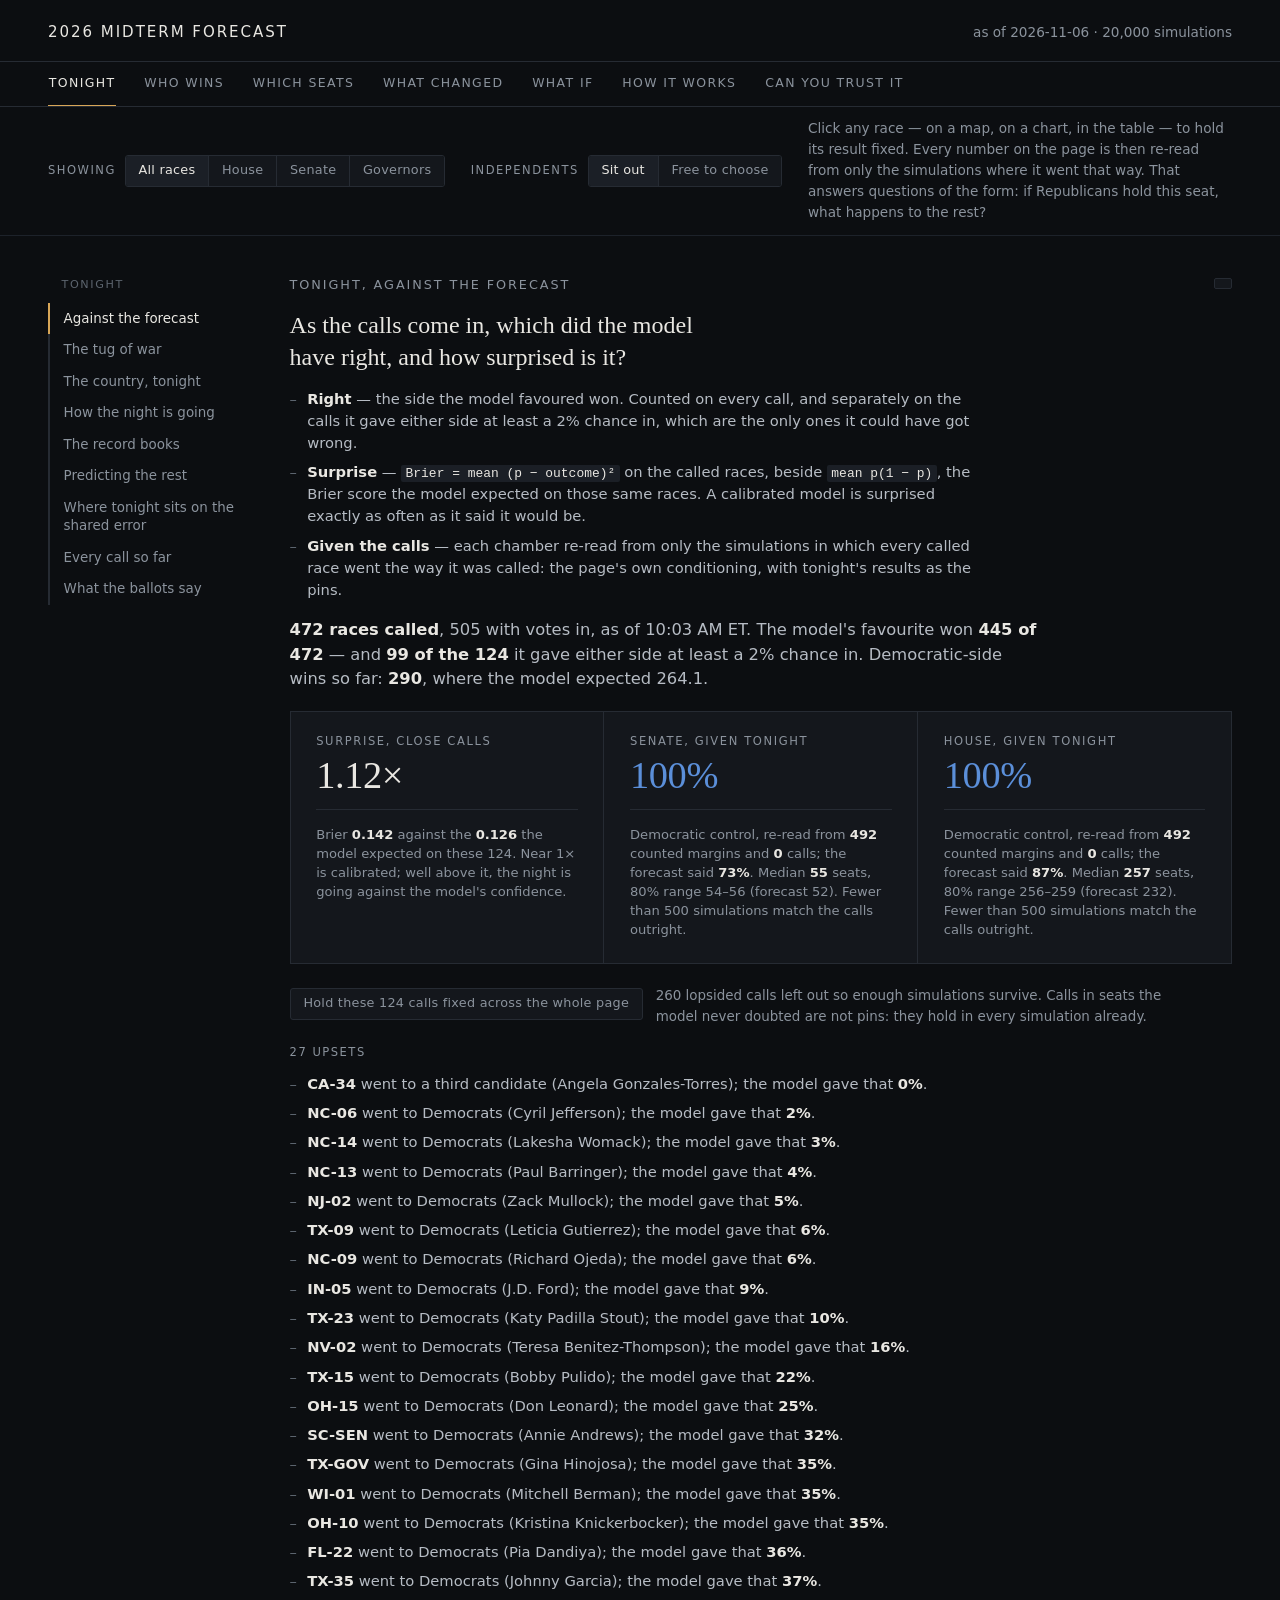
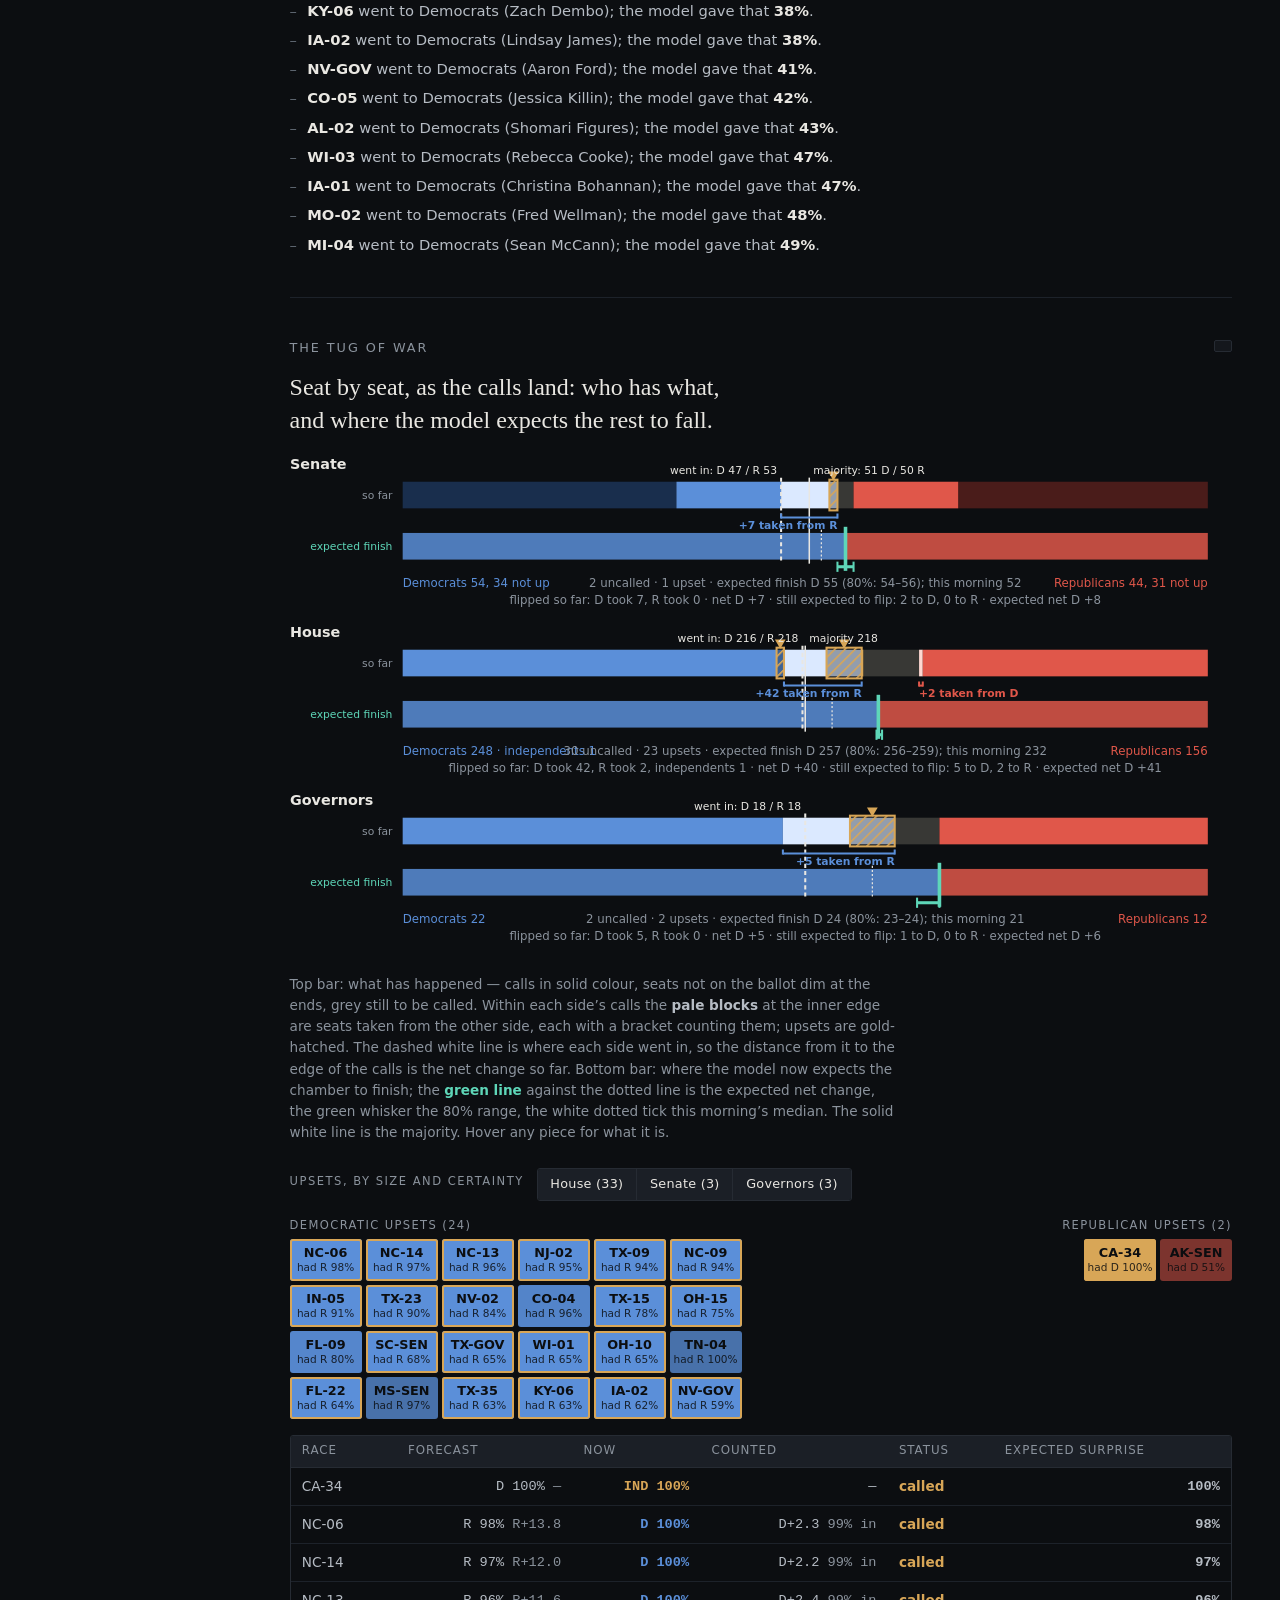
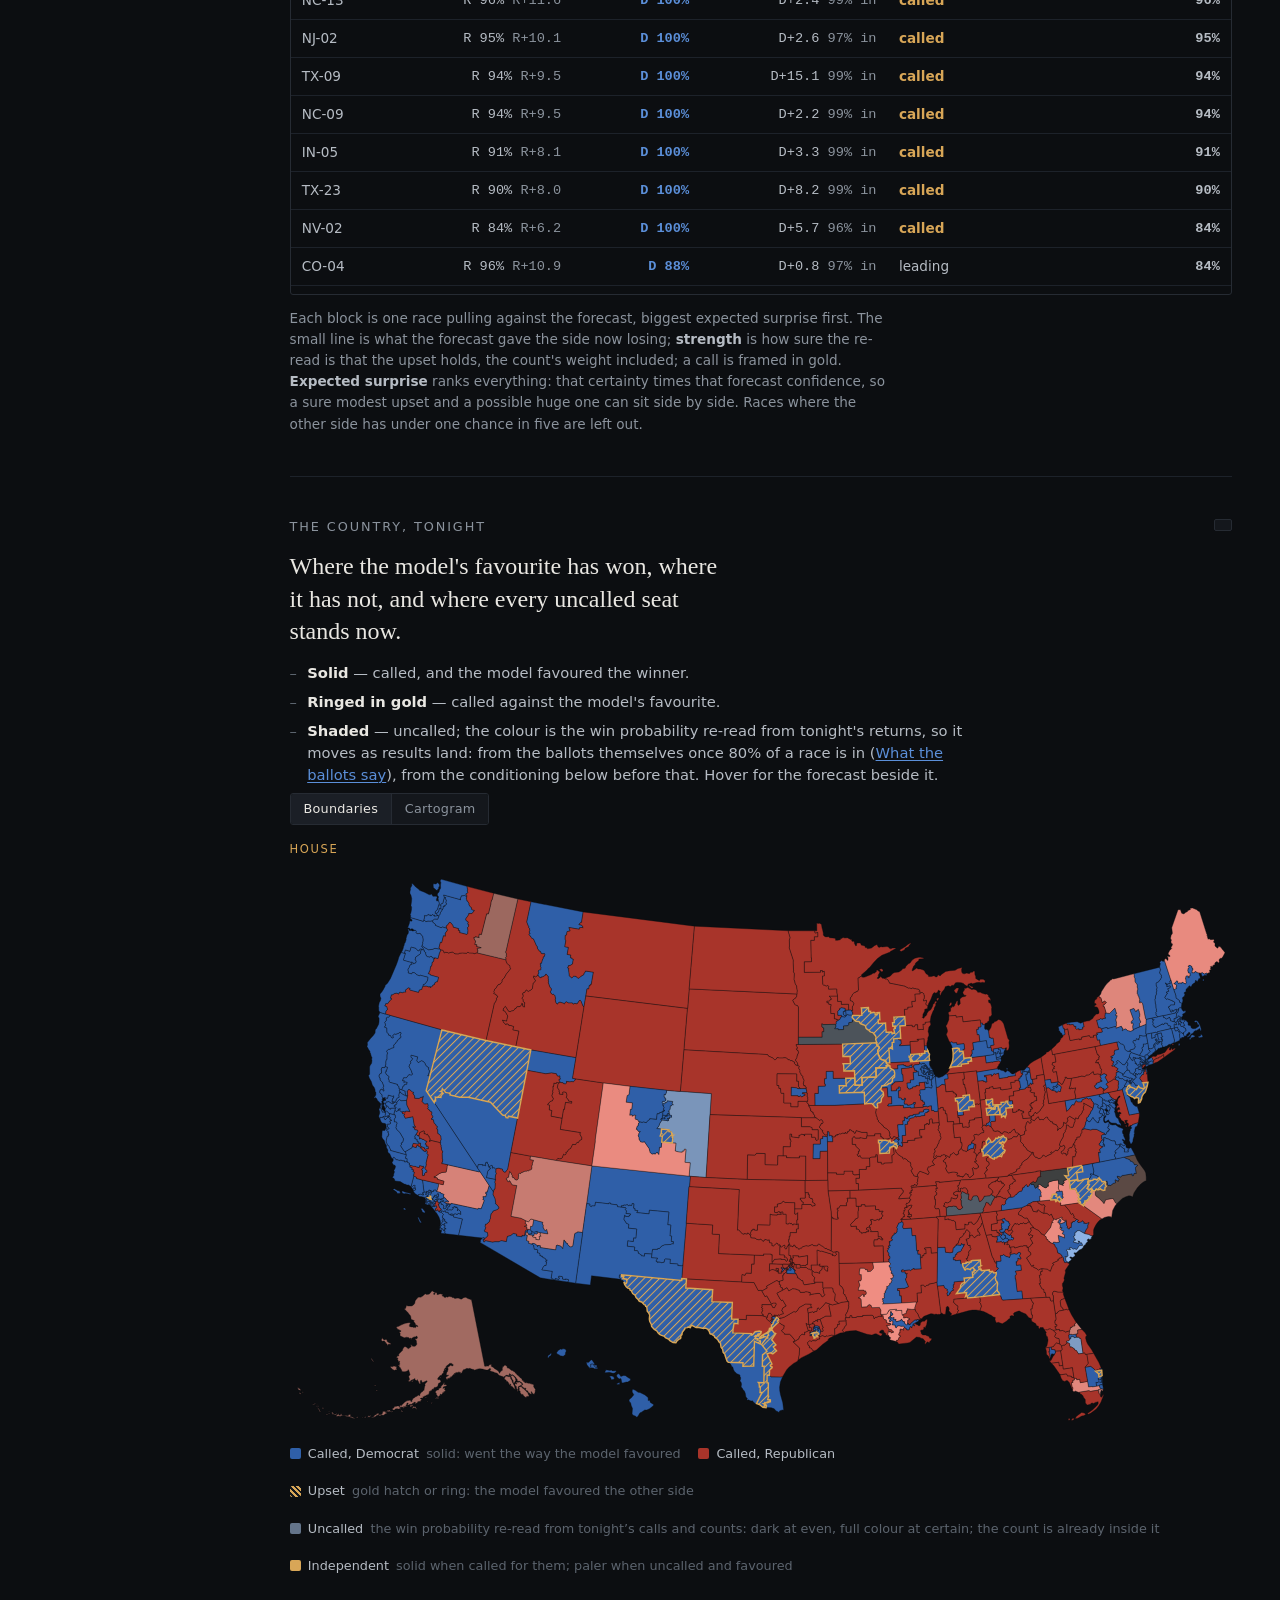
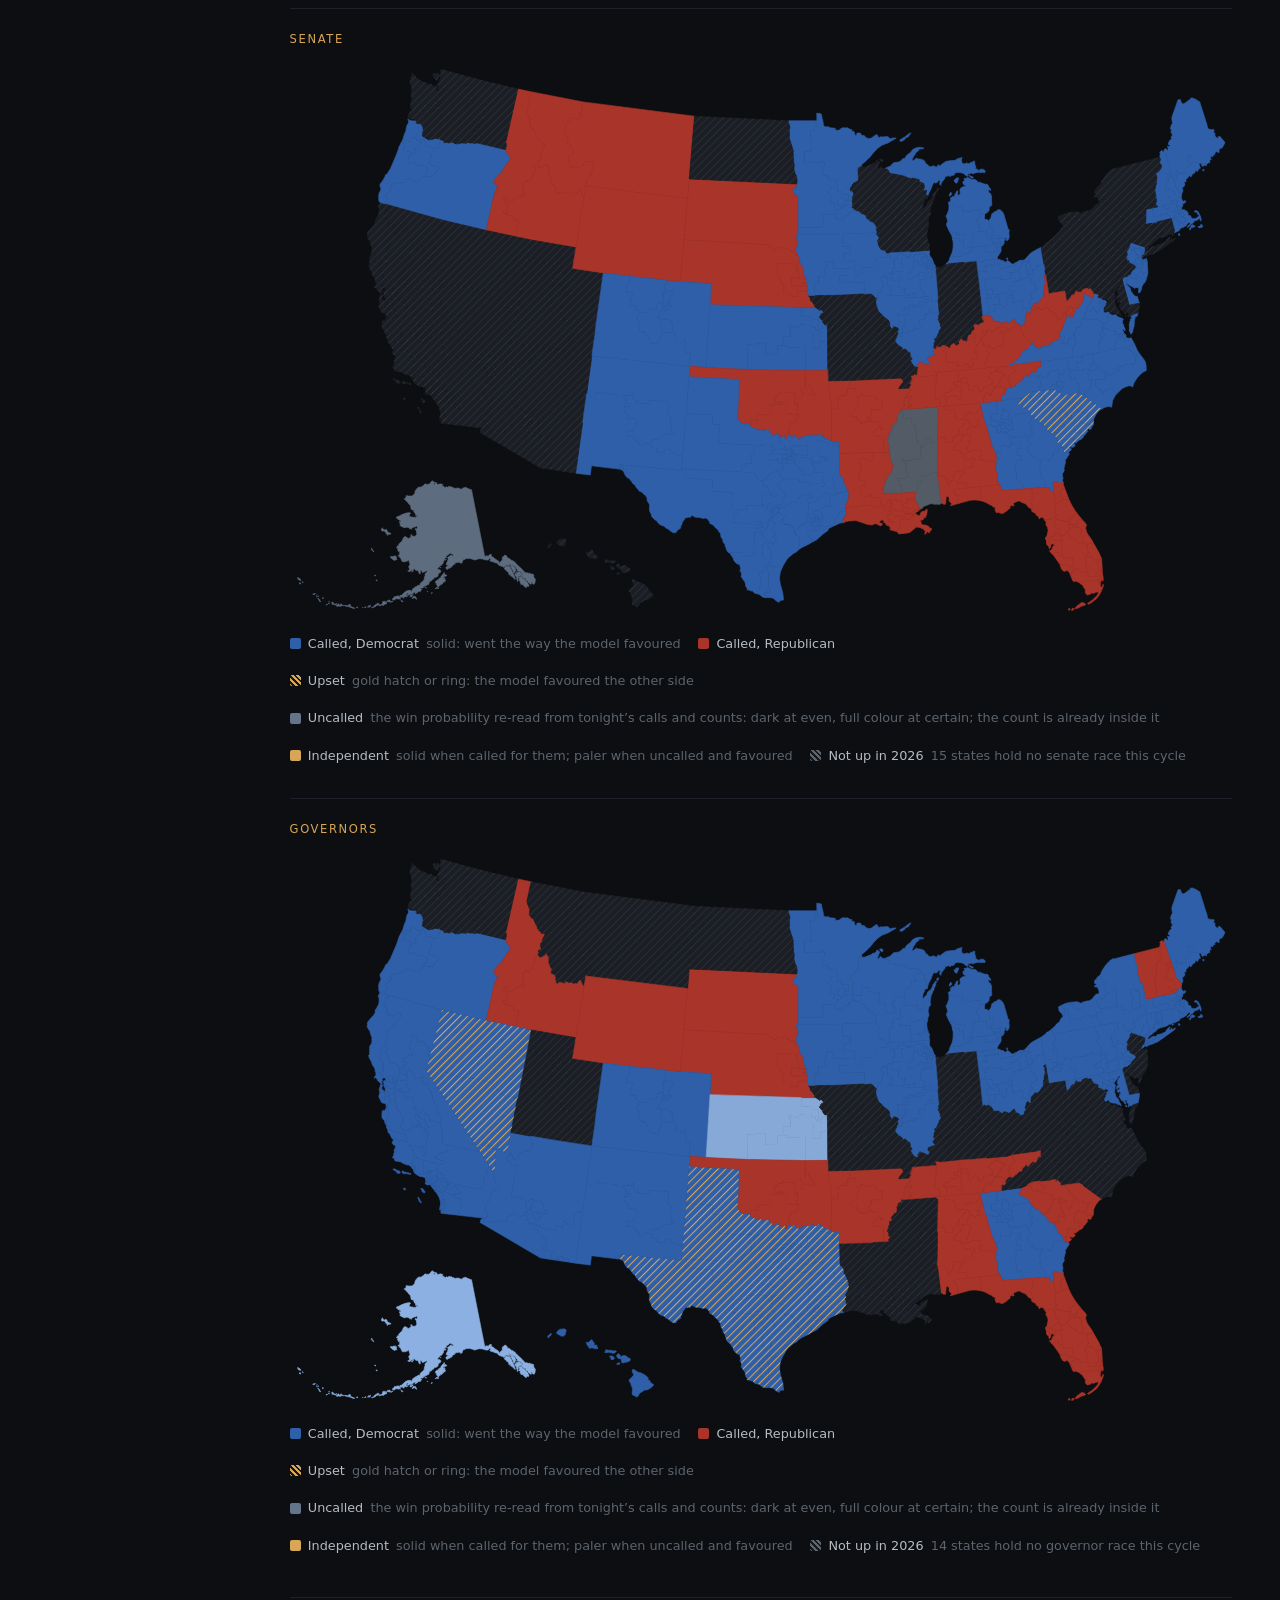
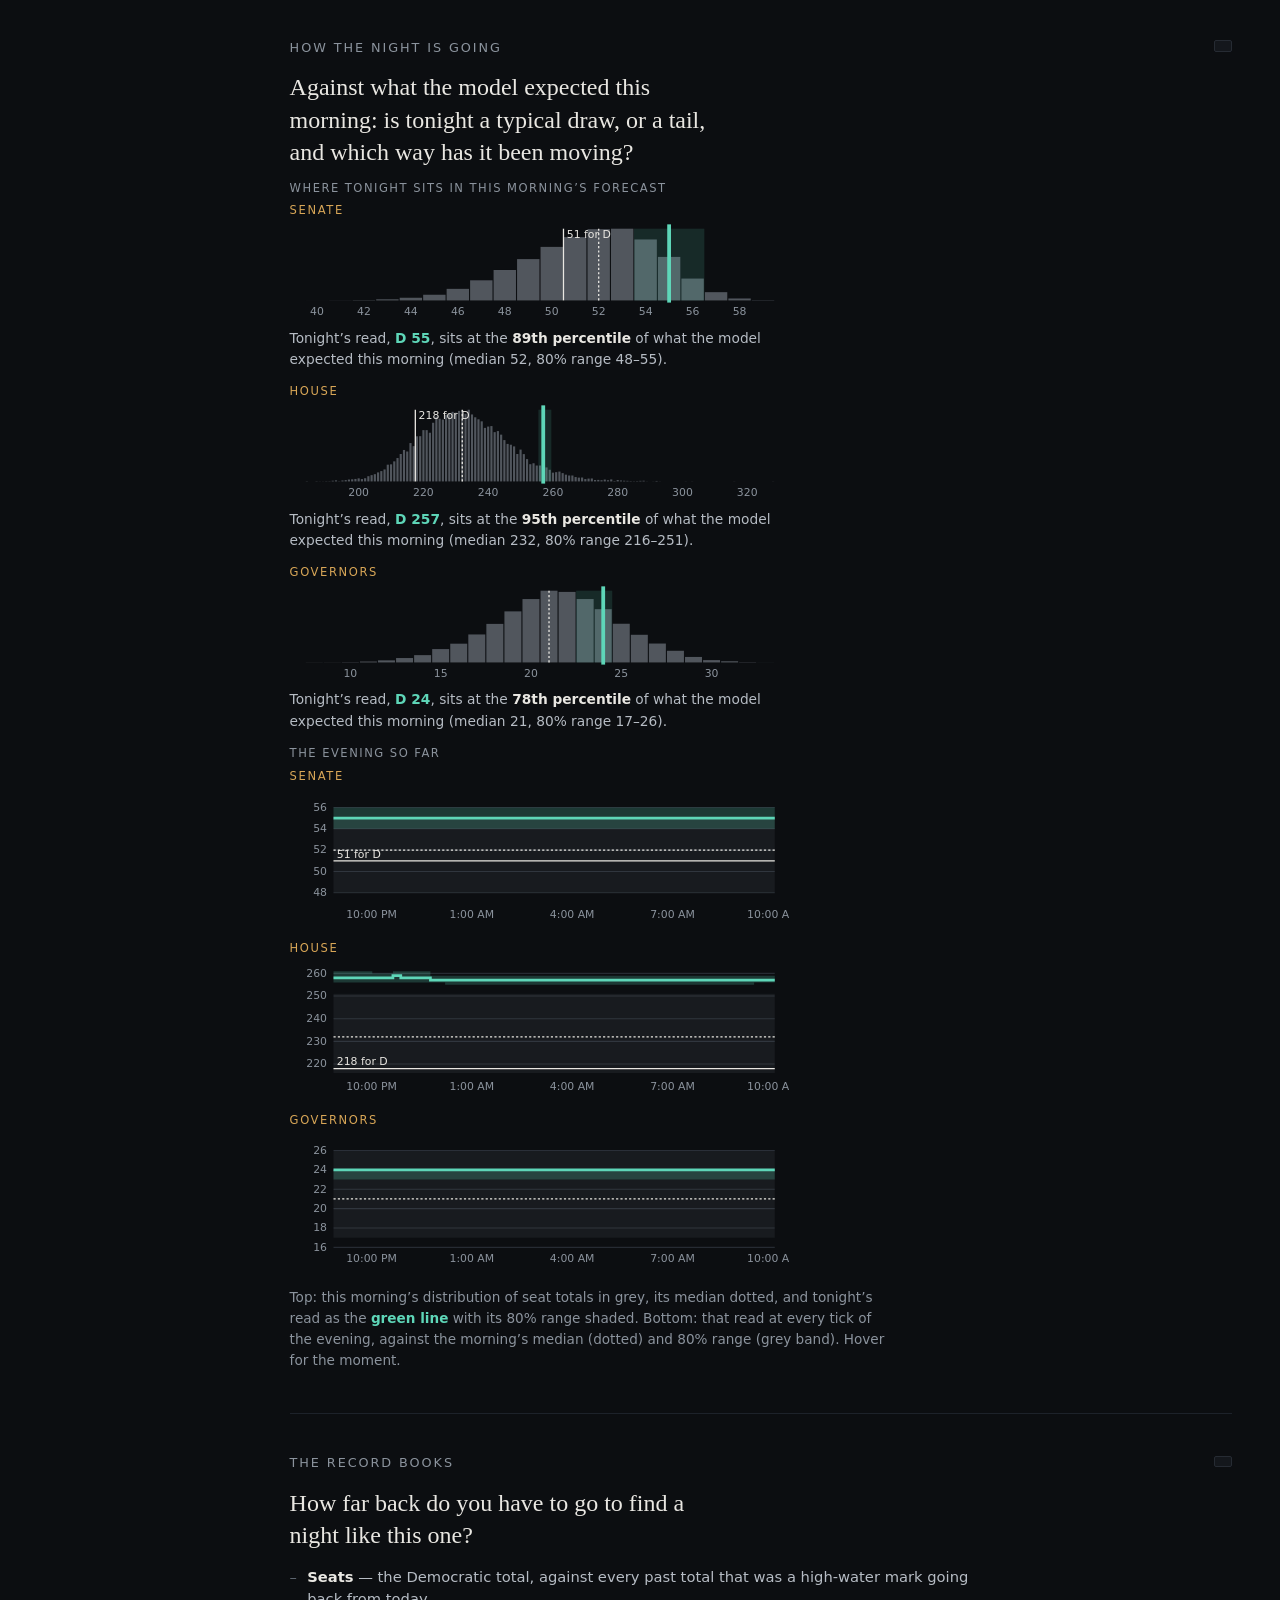
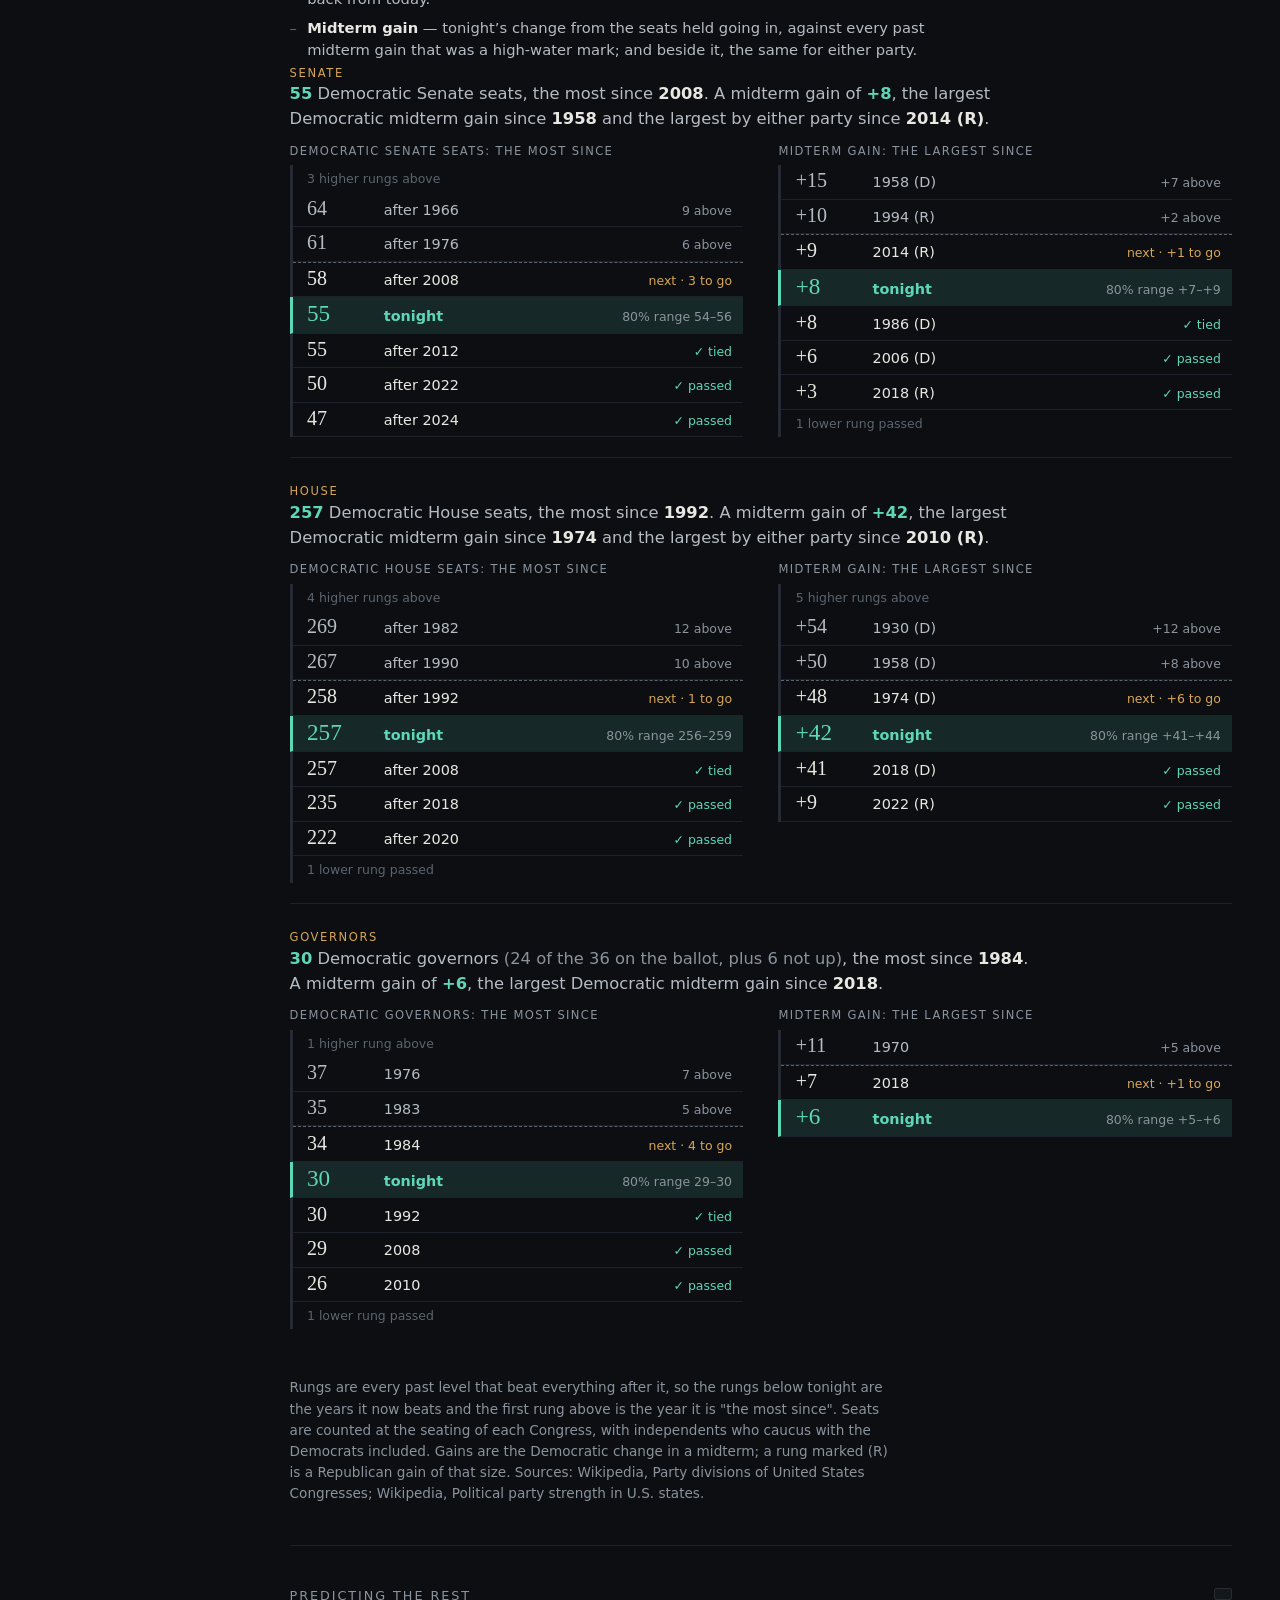
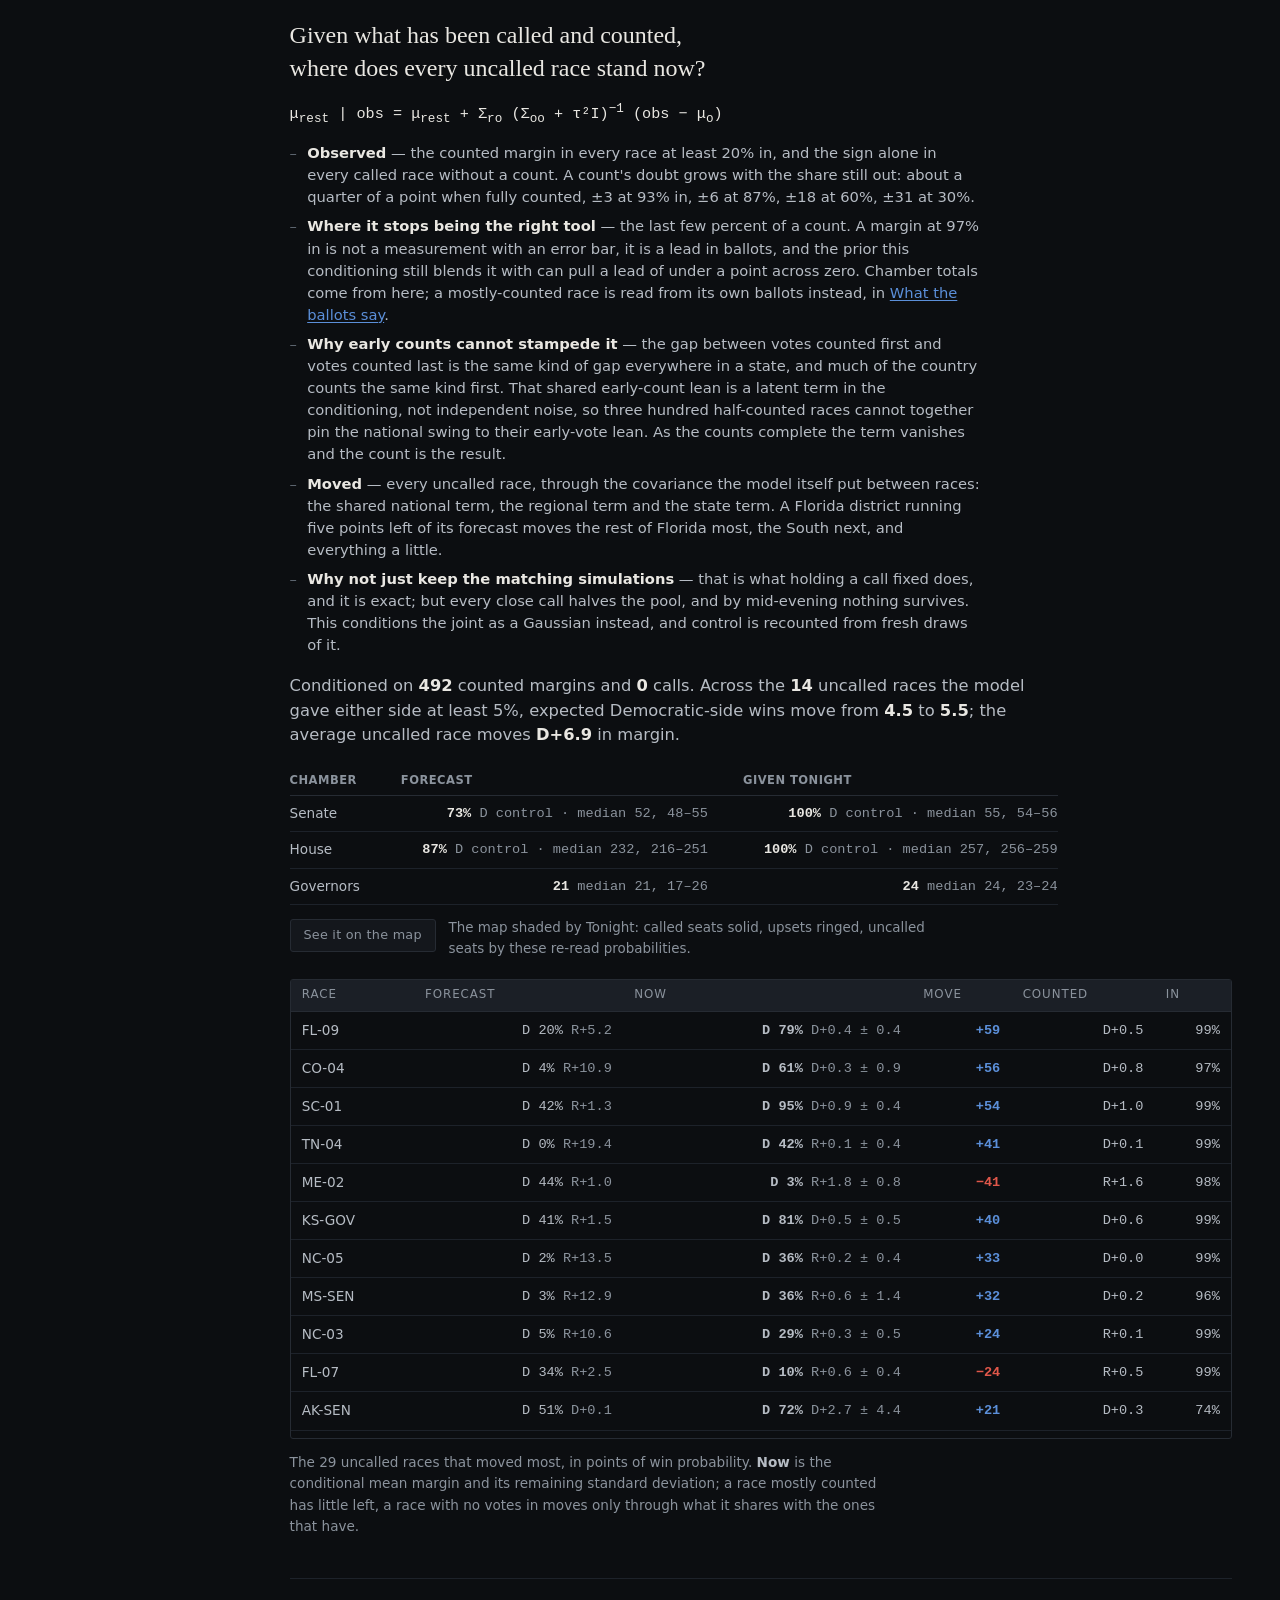
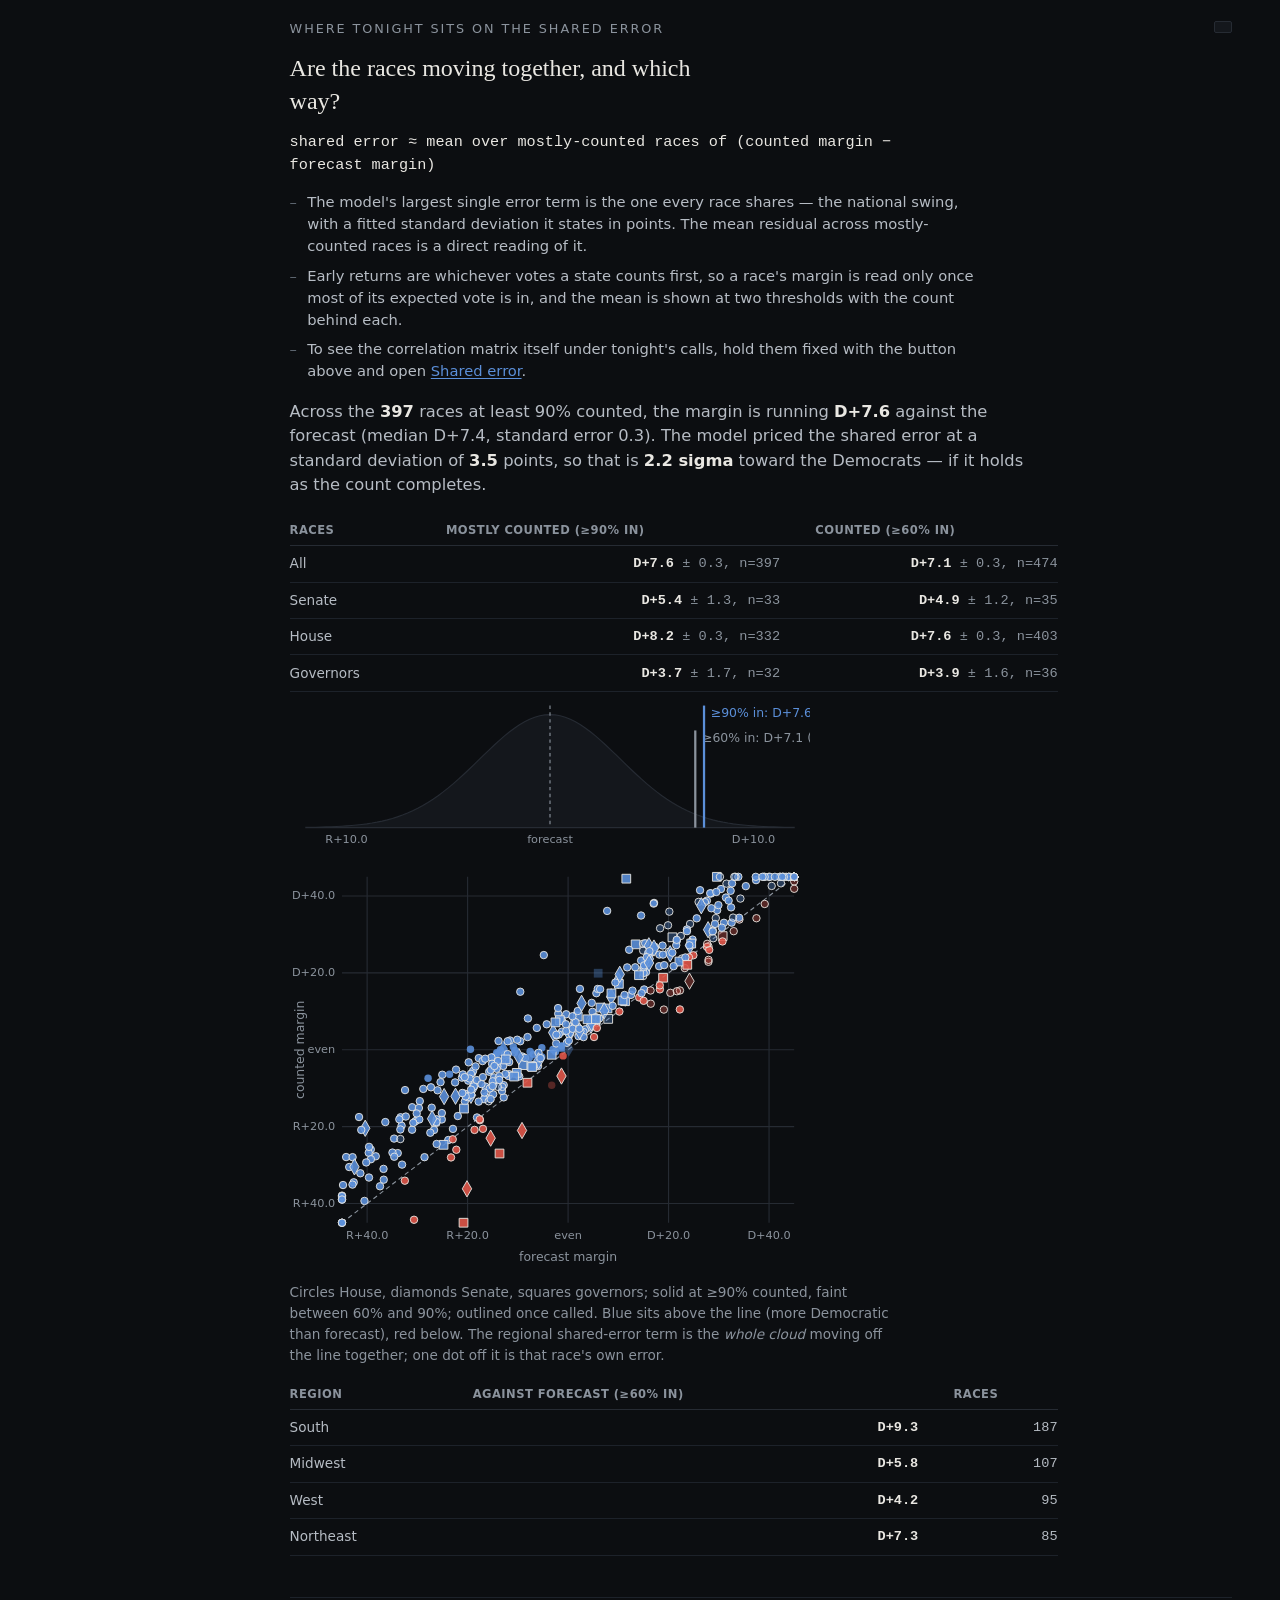
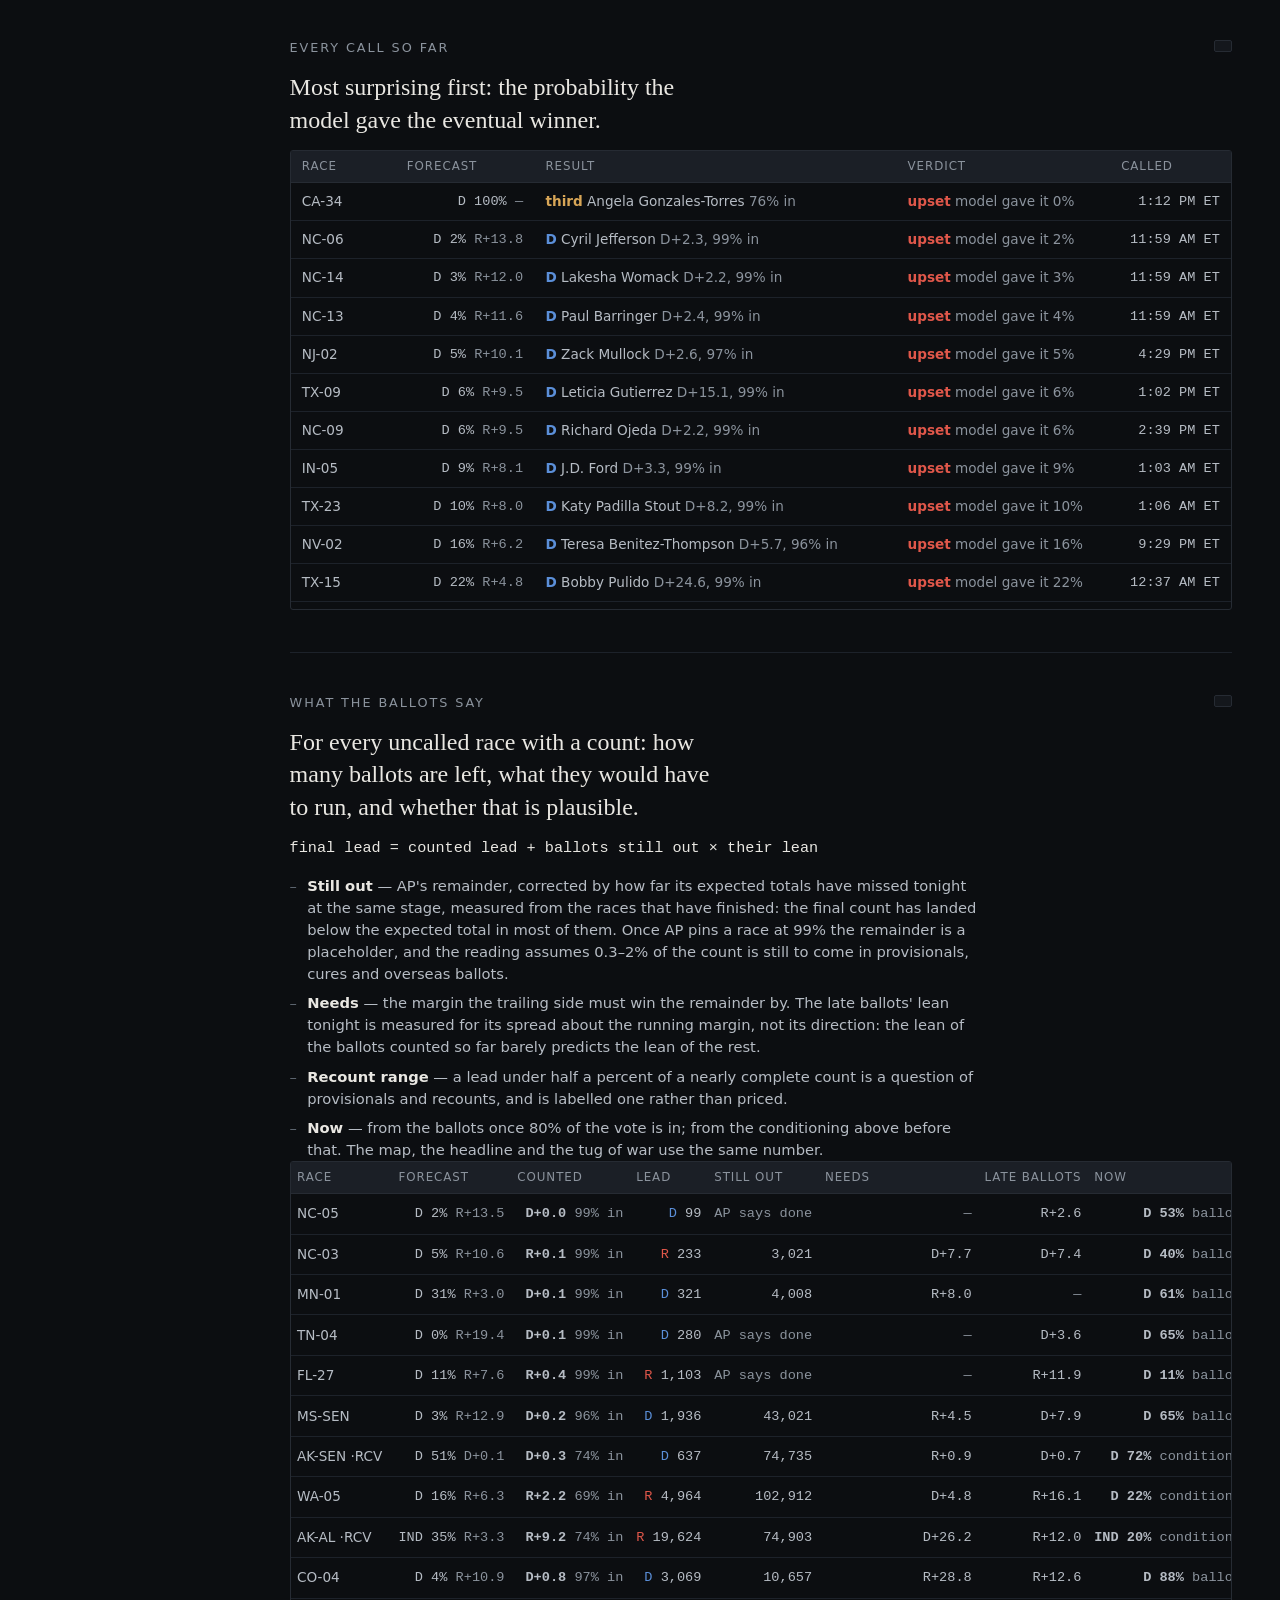
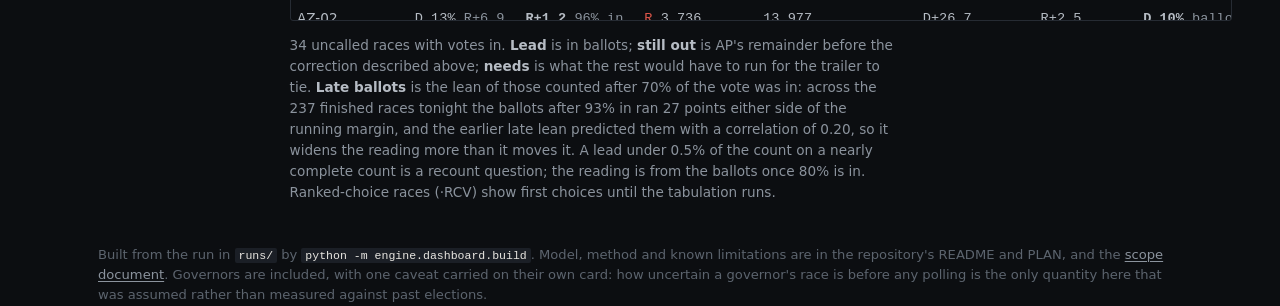
==== commit e03b583a: "forecast 2026-11-06 House D 86.9%/232 (control prob / median seats) Senate D 72.6%/52 Governors D 21" ====
--- a/index.html
+++ b/index.html
@@ -84,8 +84,10 @@
           <ul class="pts">
             <li><b>Solid</b> — called, and the model favoured the winner.</li>
             <li><b>Ringed in gold</b> — called against the model's favourite.</li>
-            <li><b>Shaded</b> — uncalled; the colour is the win probability re-read from tonight's calls
-                and counts, so it moves as results land. Hover for the forecast beside it.</li>
+            <li><b>Shaded</b> — uncalled; the colour is the win probability re-read from tonight's
+                returns, so it moves as results land: from the ballots themselves once 80% of a race is in
+                (<a href="#s-night-counting">What the ballots say</a>), from the conditioning below before that.
+                Hover for the forecast beside it.</li>
           </ul>
           <div id="night-map"></div>
         </section>
@@ -115,7 +117,12 @@
           <ul class="pts">
             <li><b>Observed</b> — the counted margin in every race at least 20% in, and the sign alone in
                 every called race without a count. A count's doubt grows with the share still out: about
-                ±1 point when fully counted, ±6 at 87% in, ±18 at 60%, ±31 at 30%.</li>
+                a quarter of a point when fully counted, ±3 at 93% in, ±6 at 87%, ±18 at 60%, ±31 at 30%.</li>
+            <li><b>Where it stops being the right tool</b> — the last few percent of a count. A margin at 97%
+                in is not a measurement with an error bar, it is a lead in ballots, and the prior this
+                conditioning still blends it with can pull a lead of under a point across zero. Chamber
+                totals come from here; a mostly-counted race is read from its own ballots instead, in
+                <a href="#s-night-counting">What the ballots say</a>.</li>
             <li><b>Why early counts cannot stampede it</b> — the gap between votes counted first and votes
                 counted last is the same kind of gap everywhere in a state, and much of the country counts
                 the same kind first. That shared early-count lean is a latent term in the conditioning, not
@@ -157,9 +164,24 @@
           <div id="night-calls"></div>
         </section>
 
-        <section id="s-night-counting" hidden>
-          <h2>Still counting</h2>
-          <p class="q">Uncalled races with votes in, closest forecast first.</p>
+        <section id="s-night-counting" data-toc="What the ballots say" hidden>
+          <h2>What the ballots say</h2>
+          <p class="q">For every uncalled race with a count: how many ballots are left, what they would have to run, and whether that is plausible.</p>
+          <p class="fml-block">final lead = counted lead + ballots still out × their lean</p>
+          <ul class="pts">
+            <li><b>Still out</b> — AP's remainder, corrected by how far its expected totals have missed tonight
+                at the same stage, measured from the races that have finished: the final count has landed
+                below the expected total in most of them. Once AP pins a race at 99% the remainder is a
+                placeholder, and the reading assumes 0.3–2% of the count is still to come in provisionals,
+                cures and overseas ballots.</li>
+            <li><b>Needs</b> — the margin the trailing side must win the remainder by. The late ballots'
+                lean tonight is measured for its spread about the running margin, not its direction: the
+                lean of the ballots counted so far barely predicts the lean of the rest.</li>
+            <li><b>Recount range</b> — a lead under half a percent of a nearly complete count is a question
+                of provisionals and recounts, and is labelled one rather than priced.</li>
+            <li><b>Now</b> — from the ballots once 80% of the vote is in; from the conditioning above before
+                that. The map, the headline and the tug of war use the same number.</li>
+          </ul>
           <div id="night-counting"></div>
         </section>
 
--- a/css/theme.css
+++ b/css/theme.css
@@ -438,6 +438,16 @@
 table.races th[data-sort=desc]::after { content:' ▼'; }
 table.races td { padding:.5rem .7rem; border-bottom:1px solid var(--line-soft); color:var(--ink-dim); }
 table.races td.num { text-align:right; font-variant-numeric:tabular-nums; font-family:var(--mono); }
+/* What the ballots say: the verdict chip. A recount question is the one state a
+   reader must not take for a probability, so it is the only one in the accent. */
+.night-table .vd { display:inline-block; font-size:.72rem; letter-spacing:.04em; text-transform:uppercase;
+  padding:.1rem .4rem; border:1px solid var(--line); border-radius:3px; color:var(--muted); white-space:nowrap; }
+.night-table .vd.open { color:var(--ink); }
+.night-table td:first-child { white-space:nowrap; }
+/* Nine columns: at the page's full width the verdict ran 67px past the edge on
+   the standard cell padding, so this table alone sits tighter. */
+#night-counting table.races th, #night-counting table.races td { padding-left:.4rem; padding-right:.4rem; }
+.night-table .vd.recount { color:var(--accent); border-color:var(--accent); }
 table.races tbody tr { cursor:pointer; }
 table.races tbody tr:hover { background:var(--surface); }
 table.races tbody tr:focus { outline:1px solid var(--accent); outline-offset:-1px; }
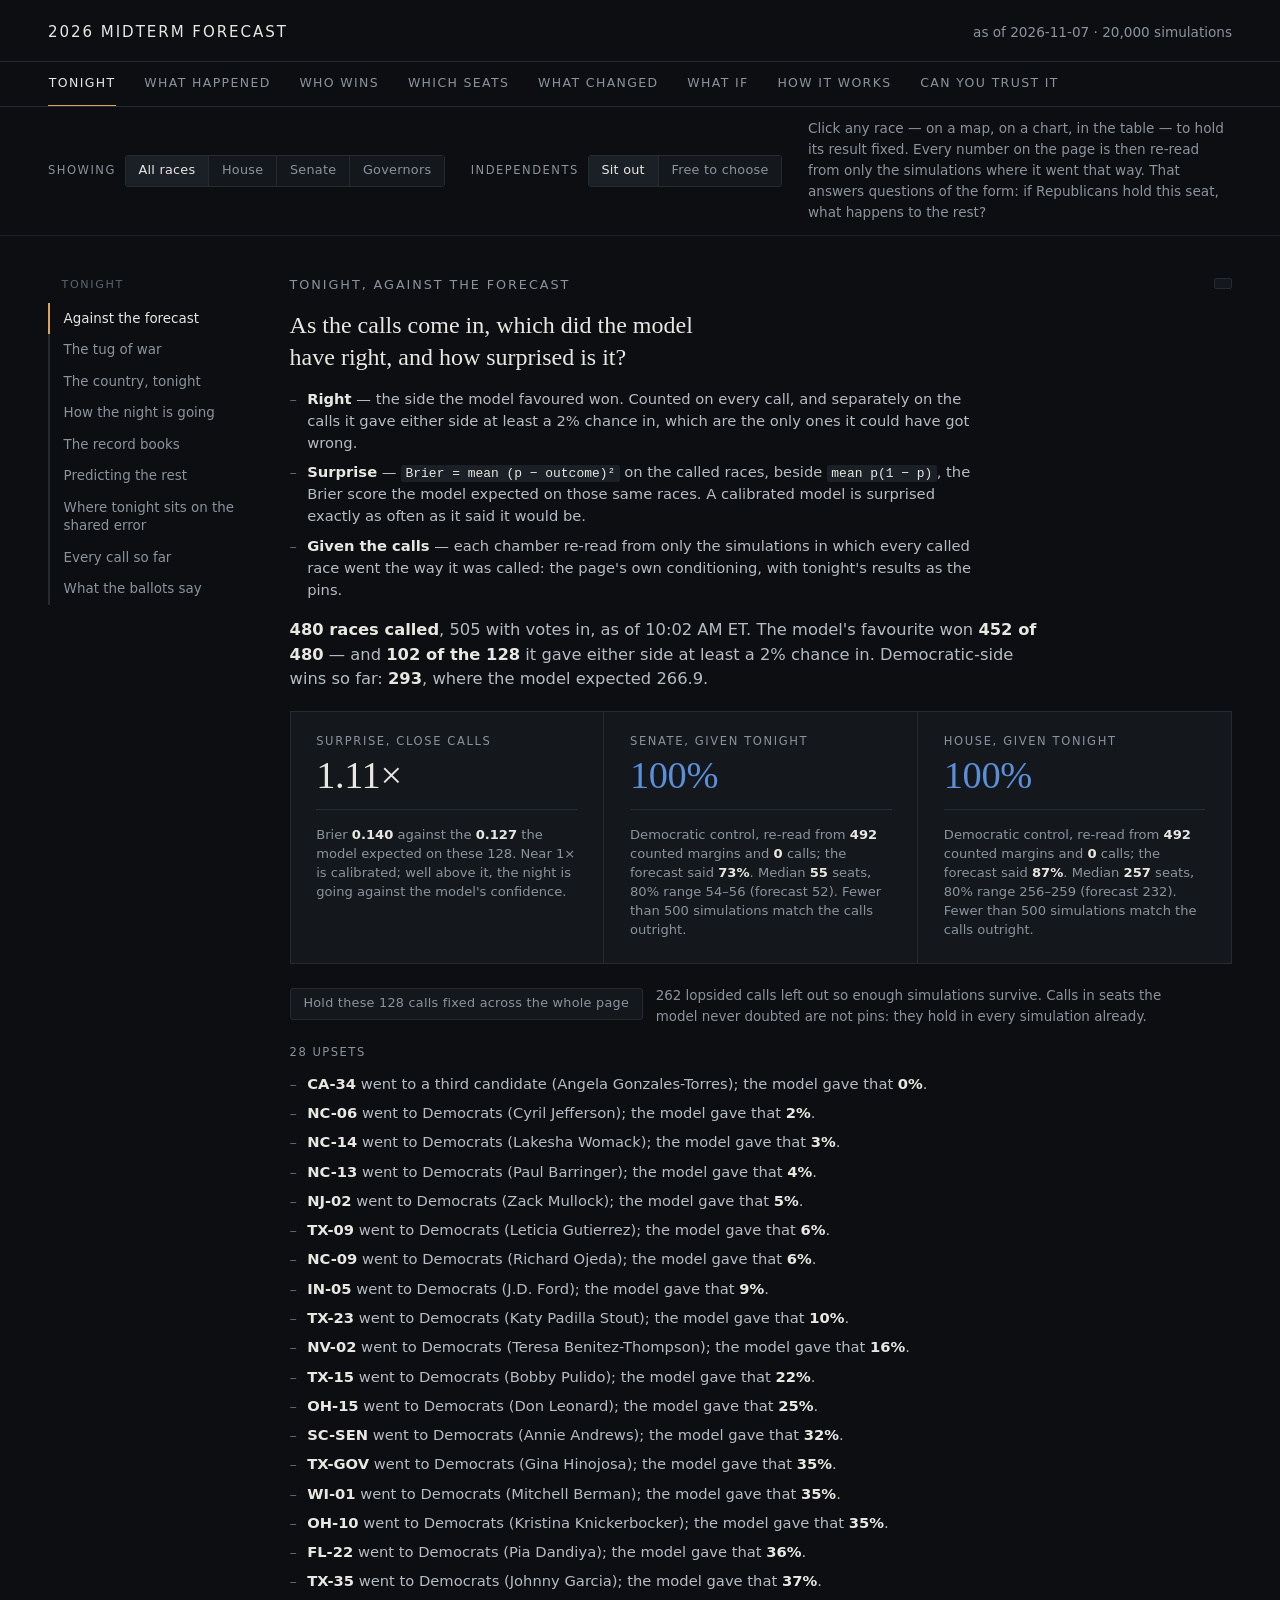
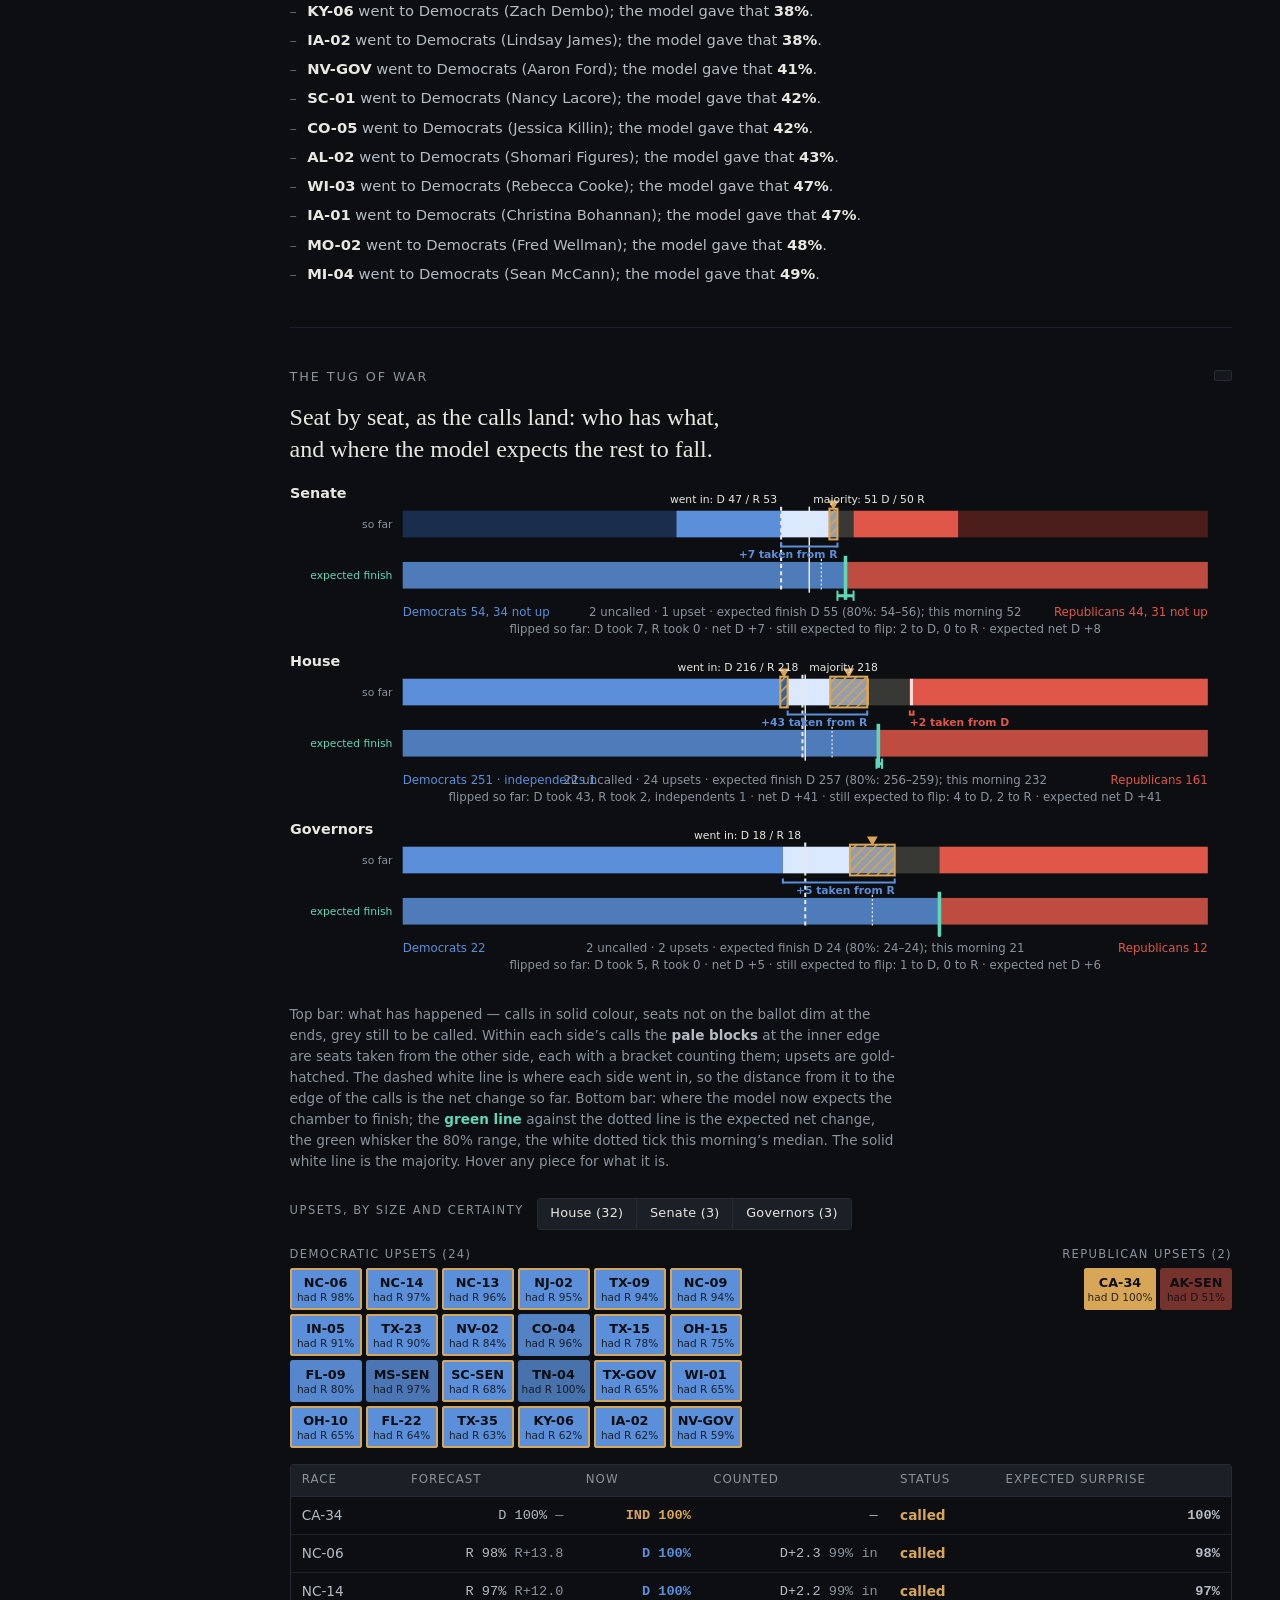
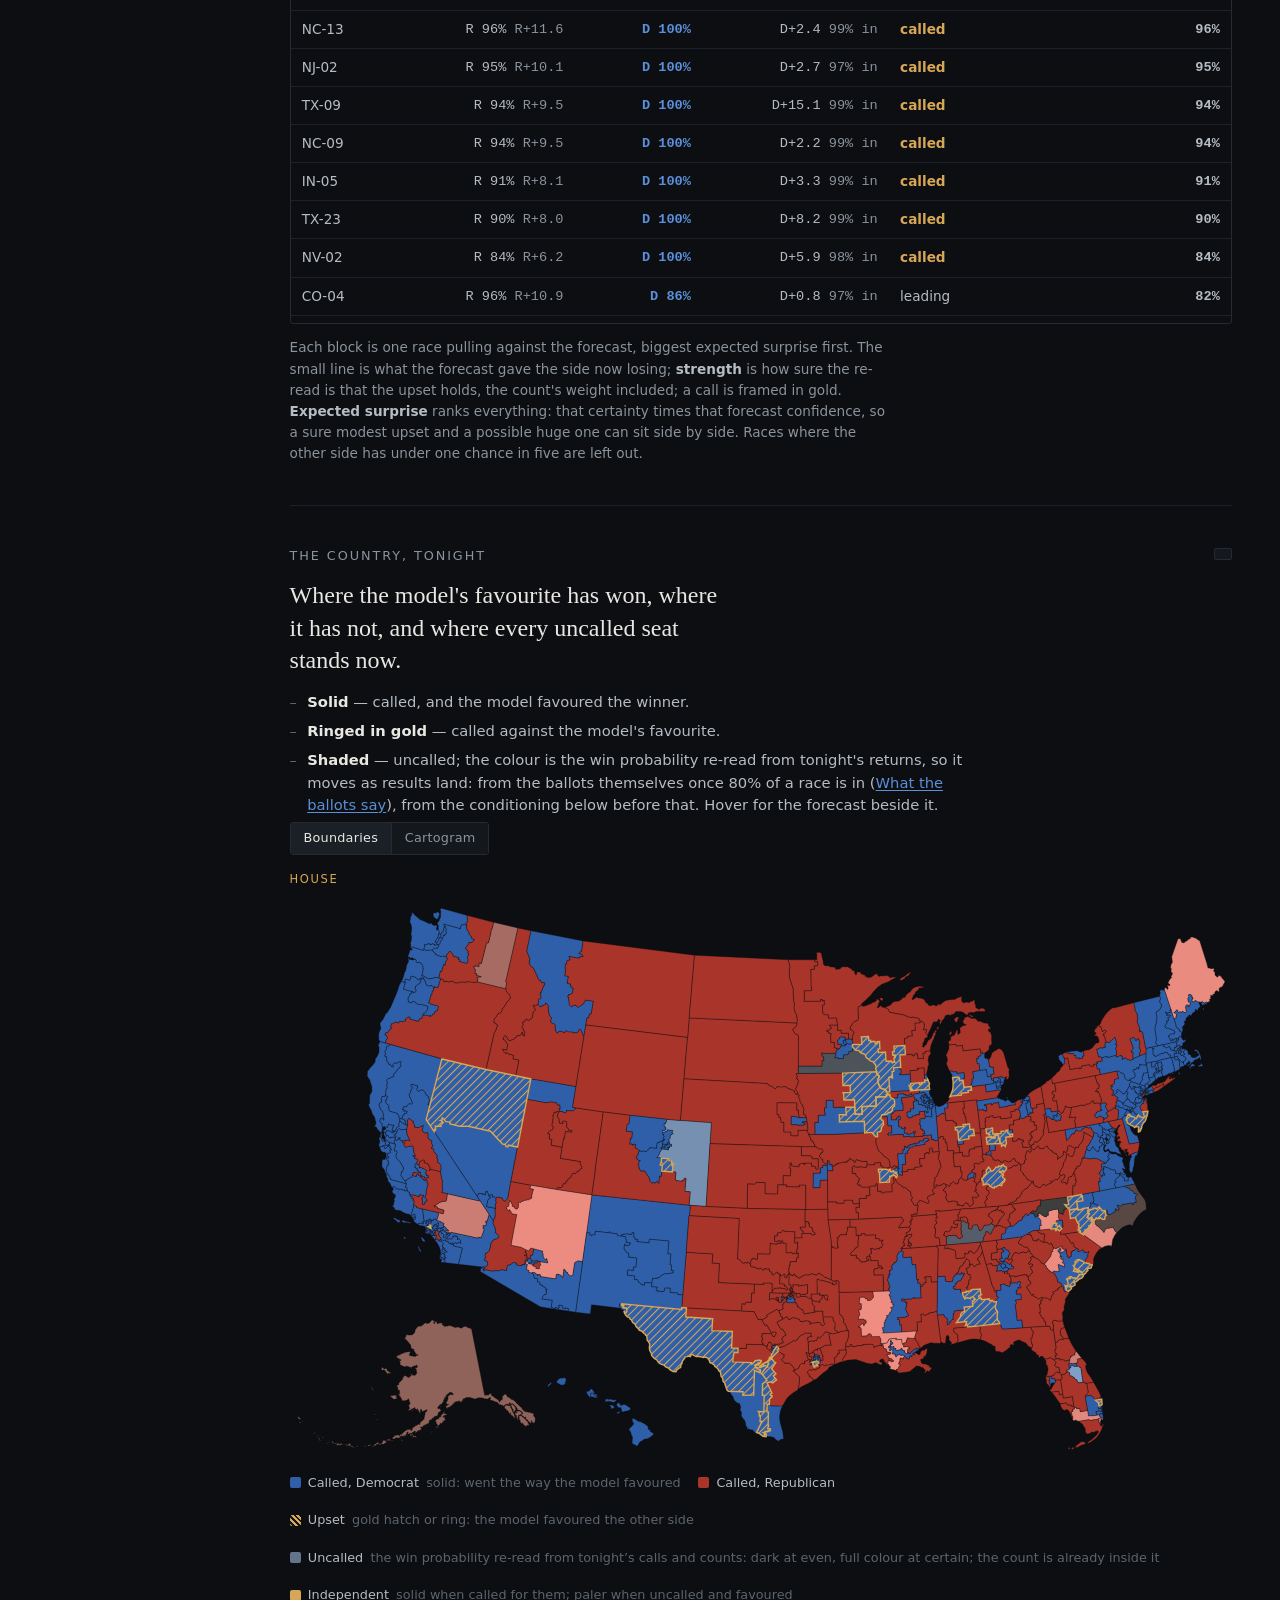
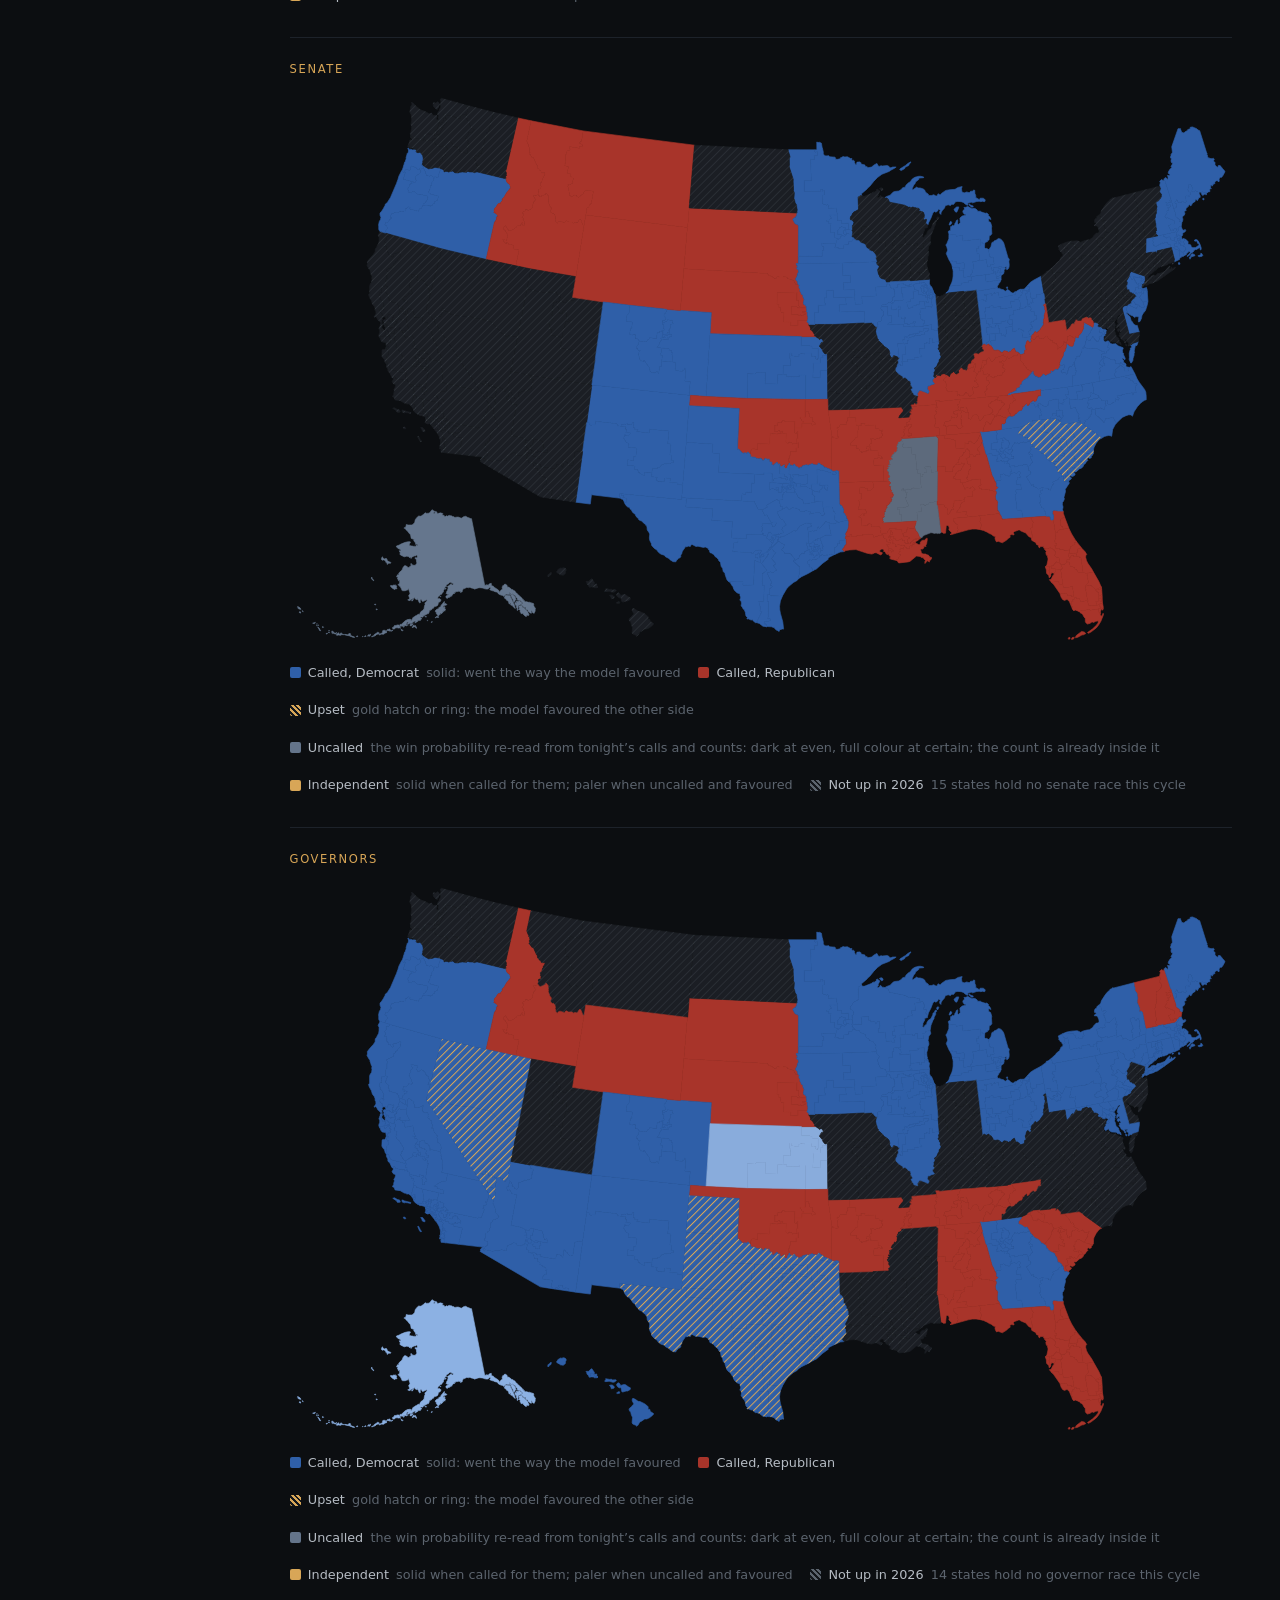
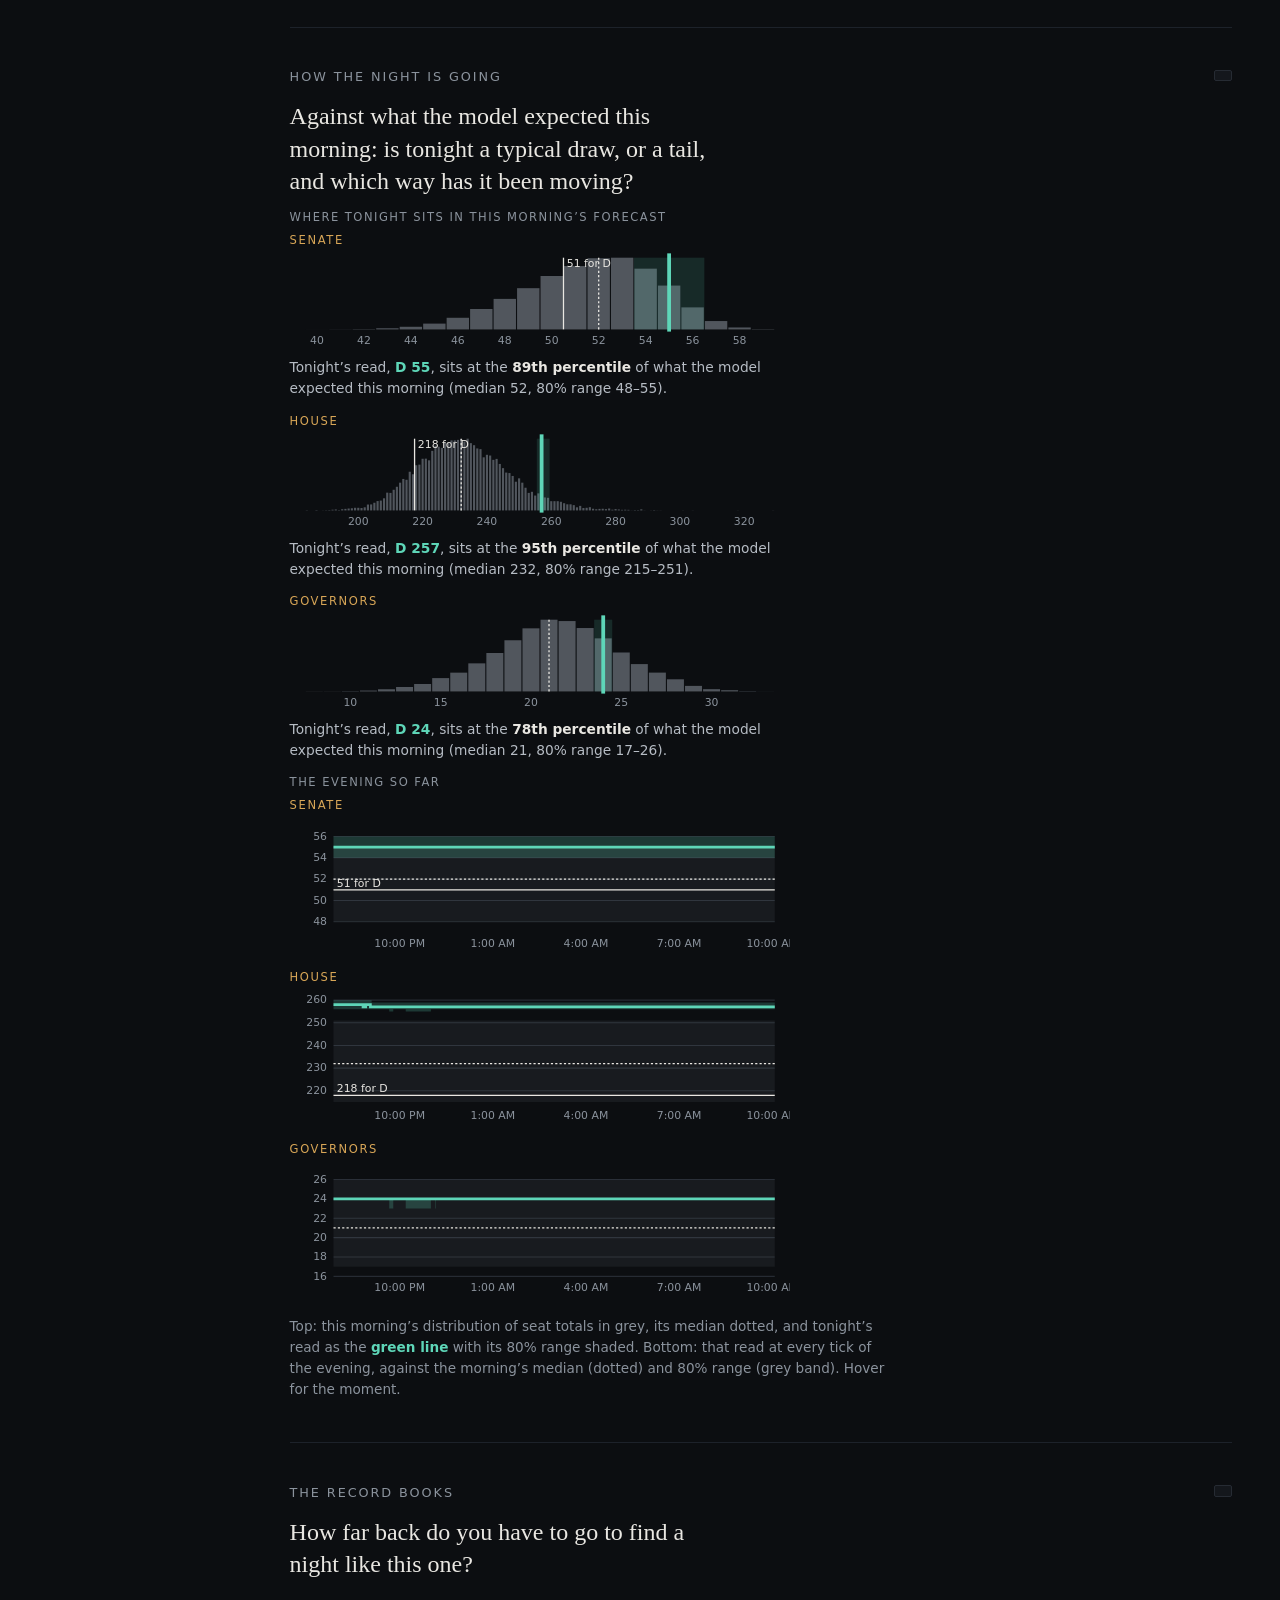
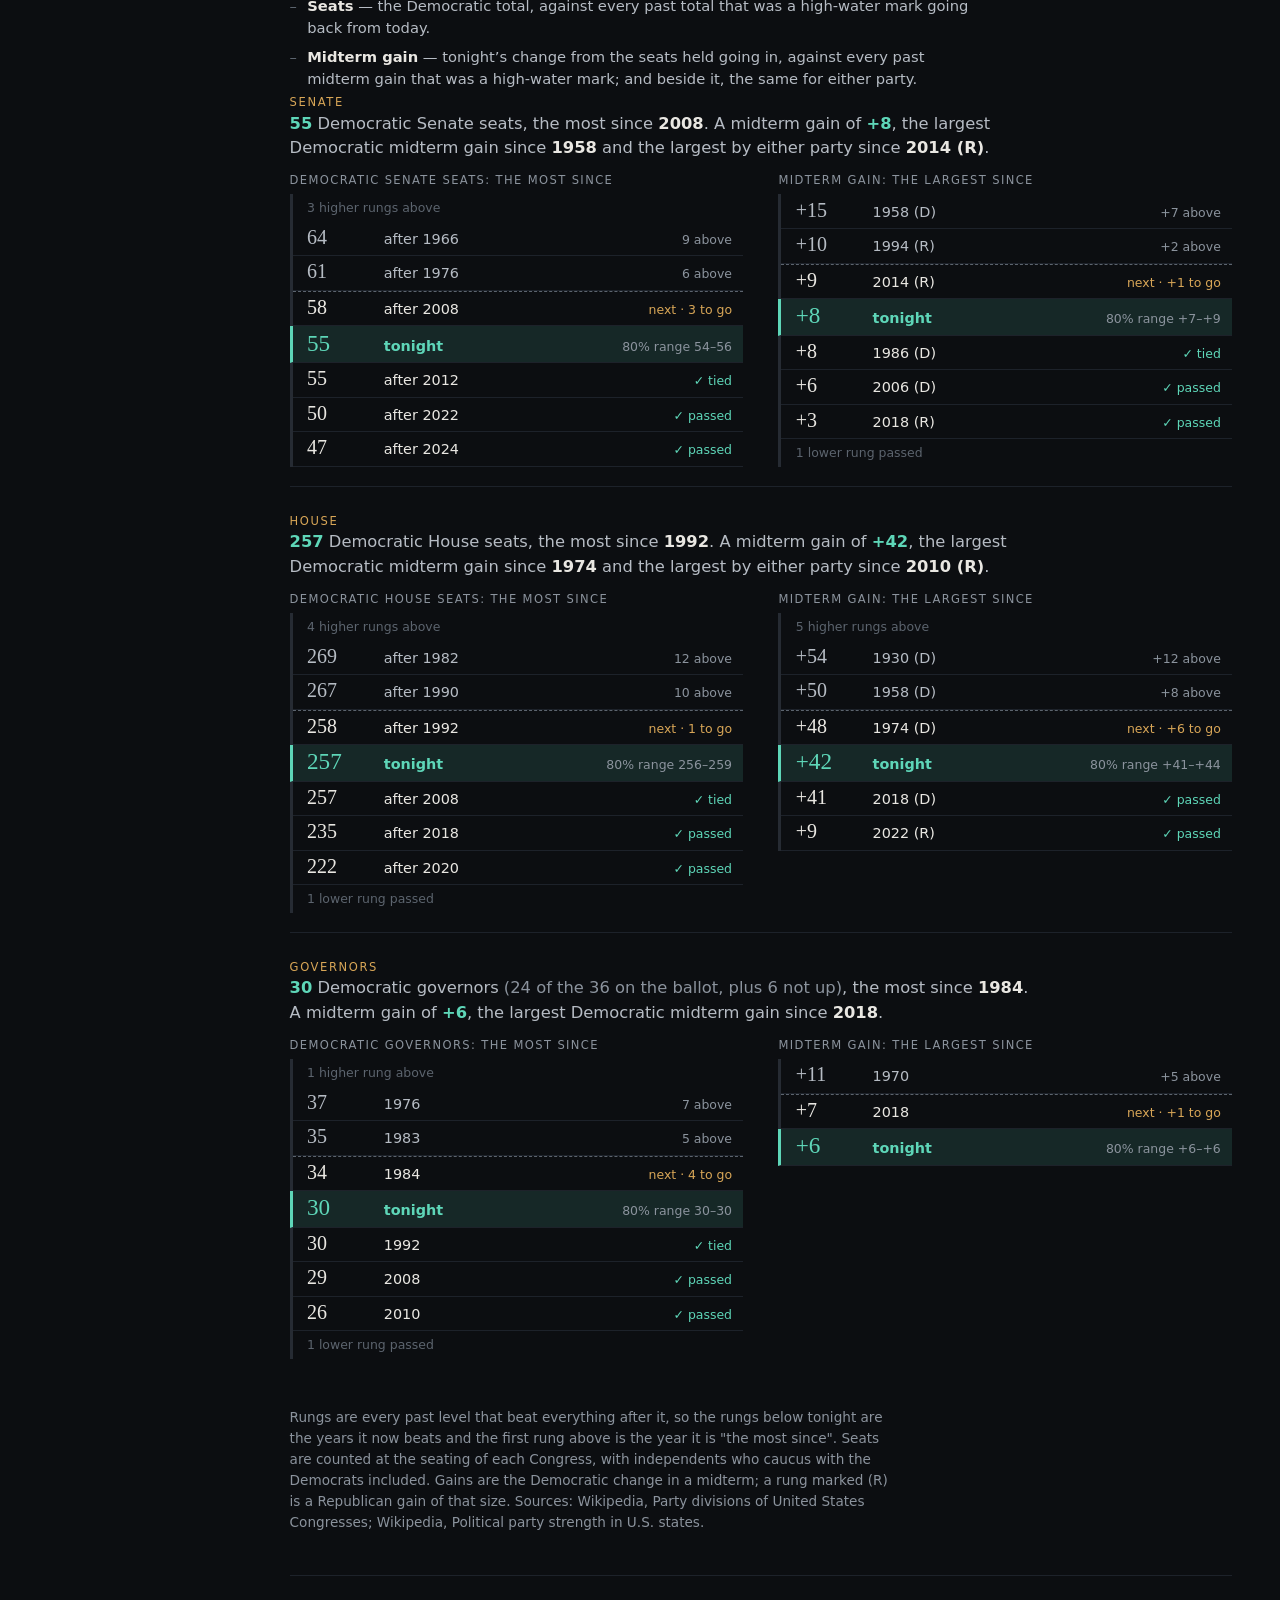
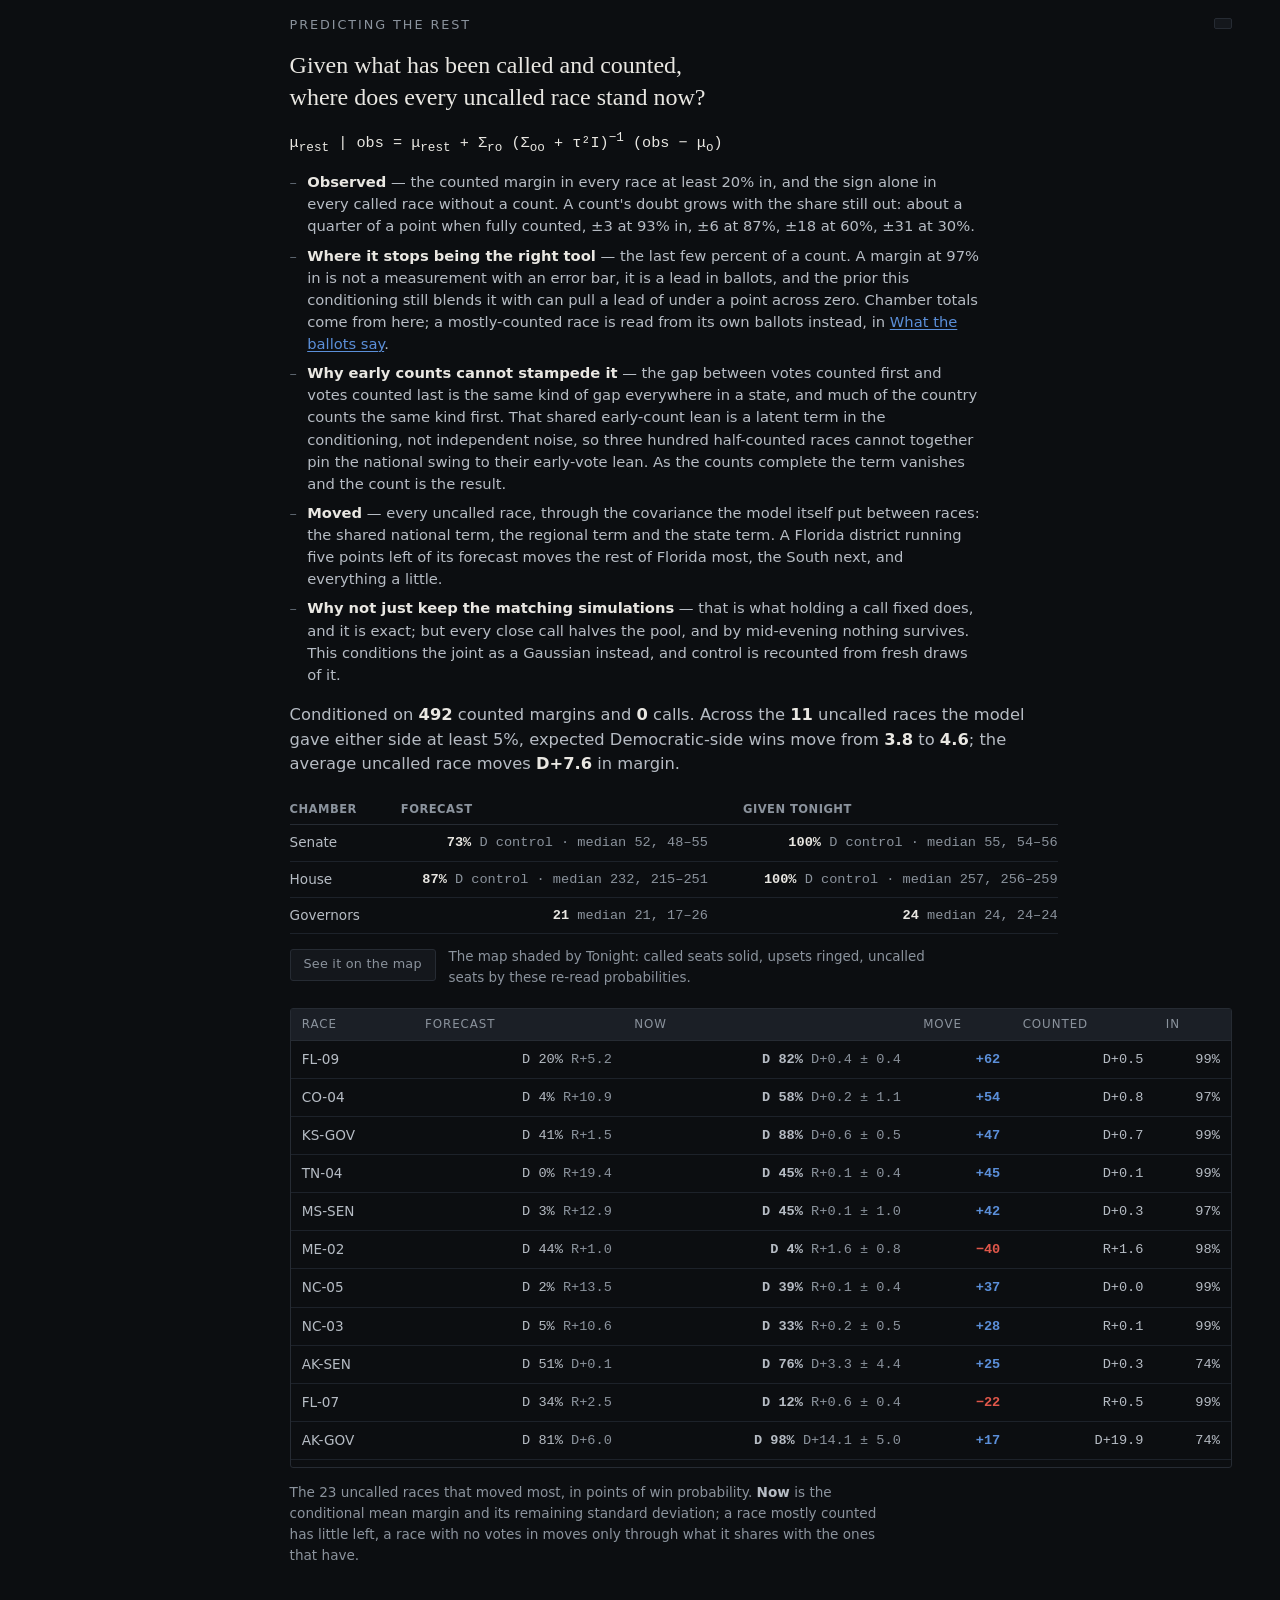
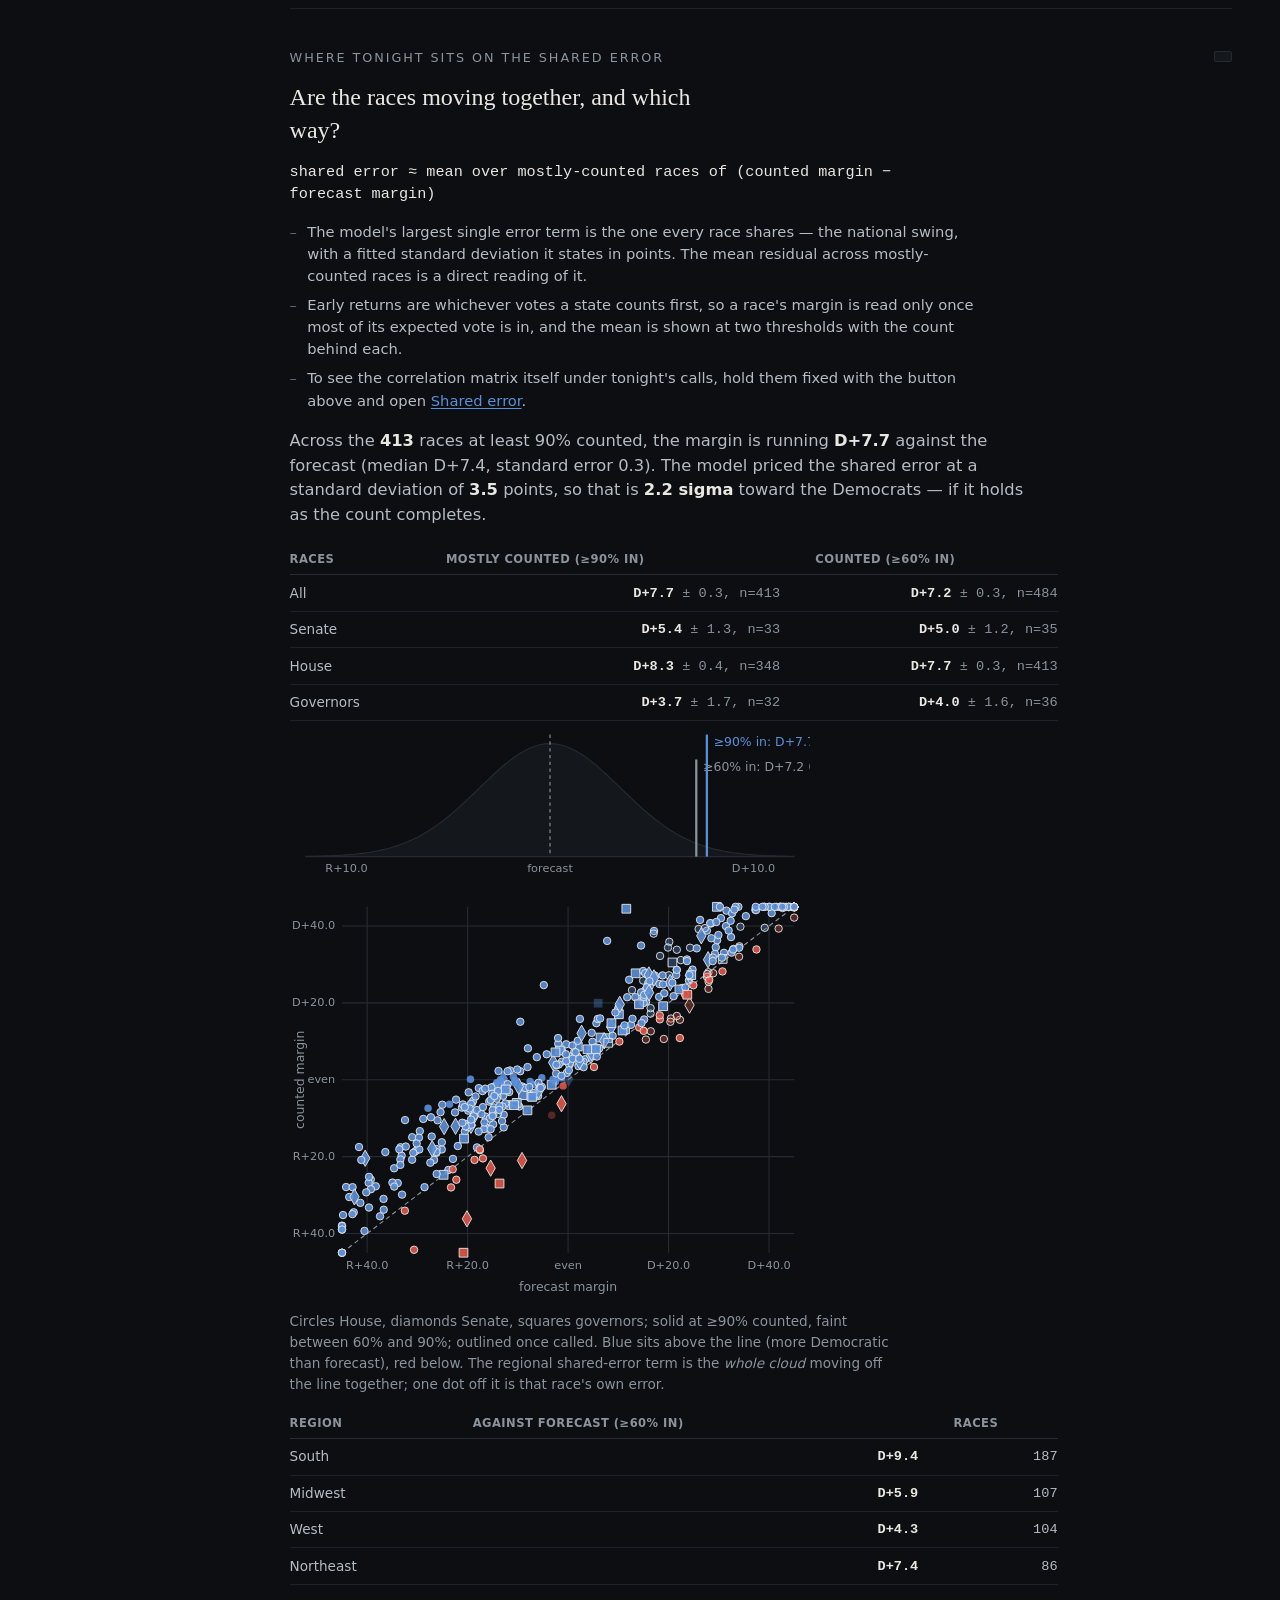
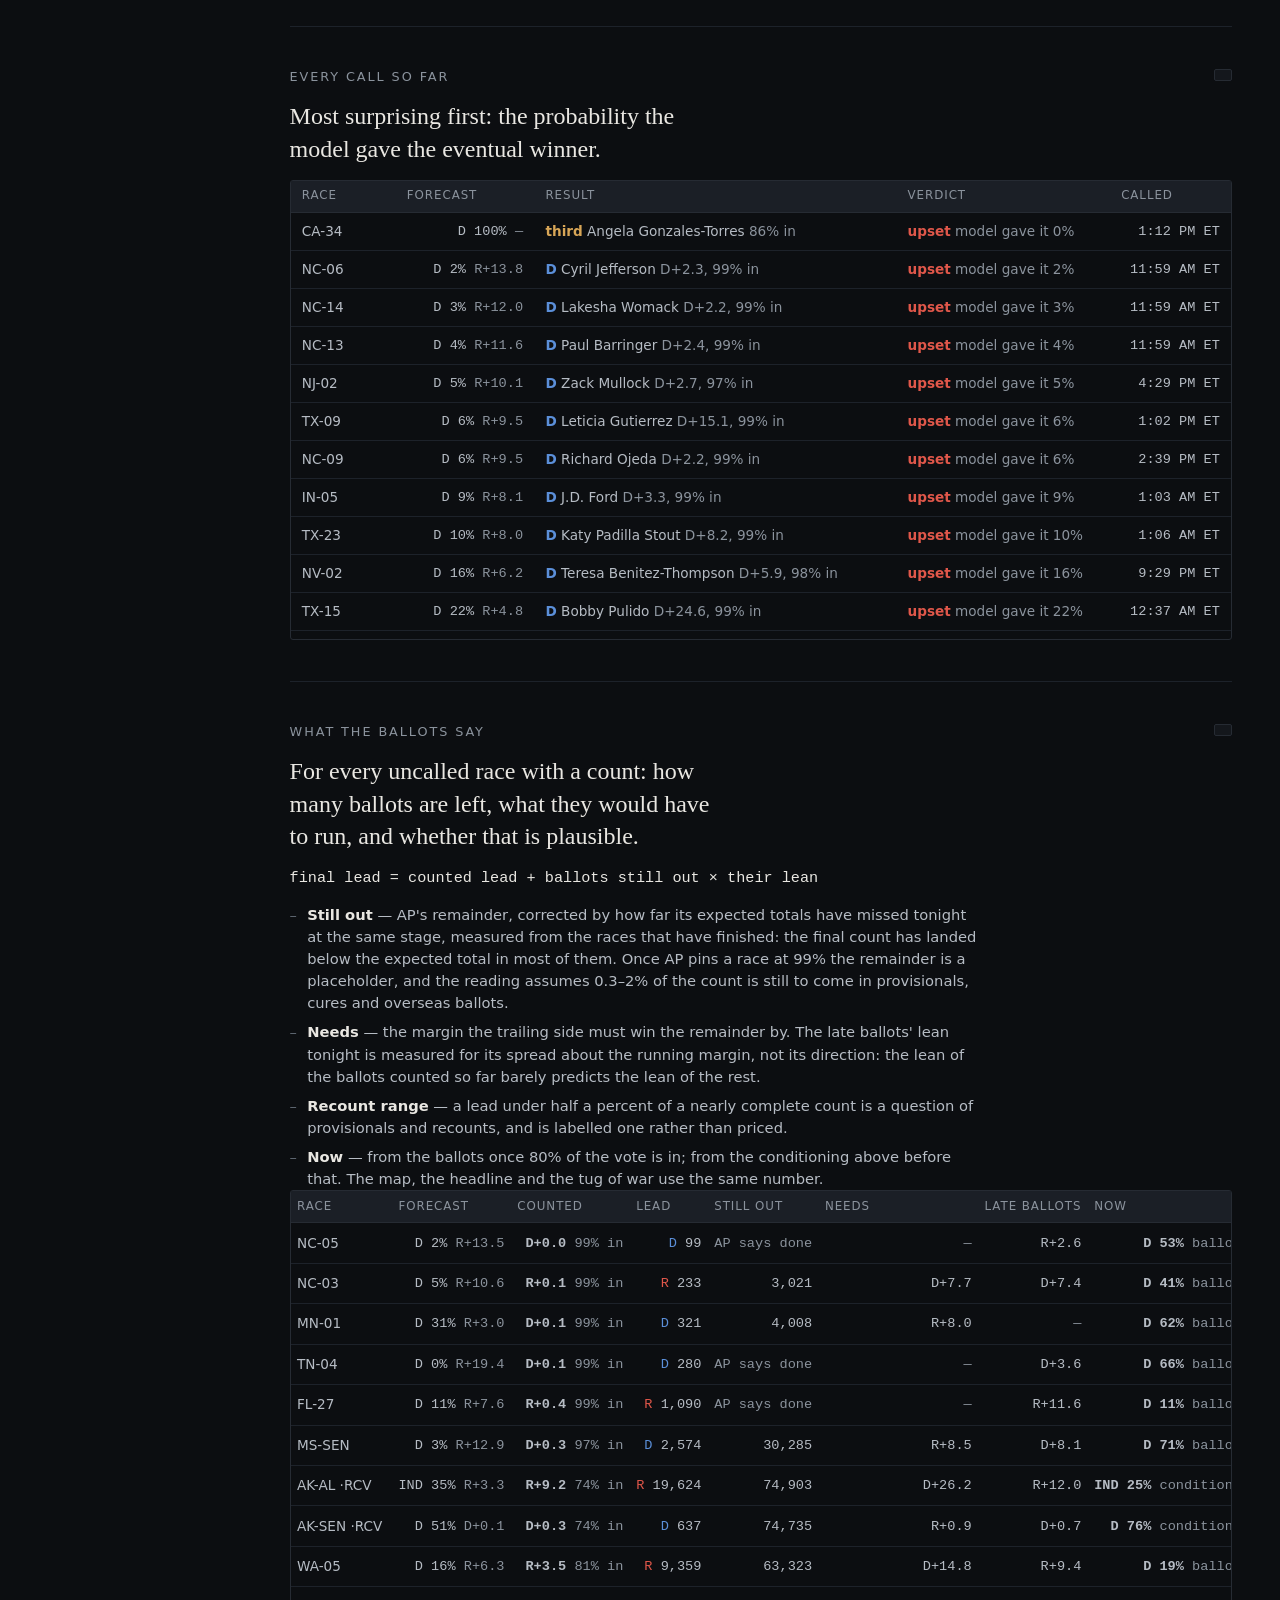
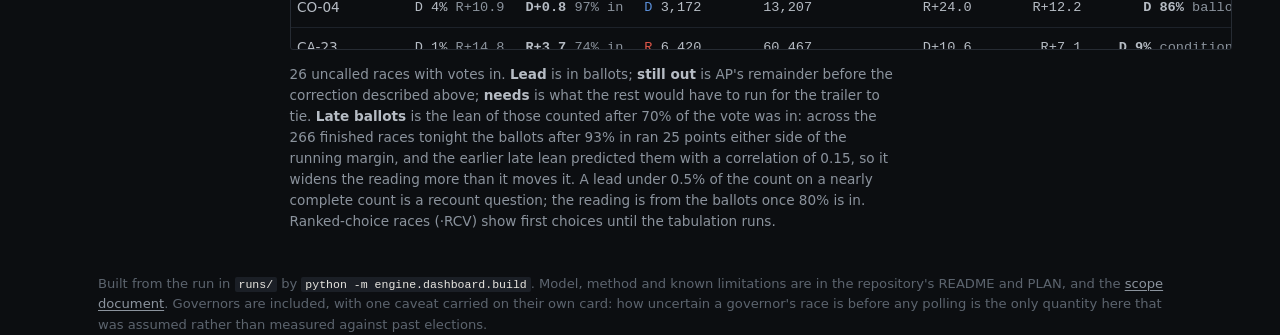
==== commit 61573aaa: "forecast 2026-11-07 House D 86.8%/232 (control prob / median seats) Senate D 72.6%/52 Governors D 21" ====
--- a/index.html
+++ b/index.html
@@ -183,6 +183,58 @@
                 that. The map, the headline and the tug of war use the same number.</li>
           </ul>
           <div id="night-counting"></div>
+        </section>
+
+      </div>
+
+      <div class="tabpanel" id="tab-after" data-tab="after" data-tab-label="What happened" role="tabpanel" tabindex="0" hidden>
+
+        <section id="s-after-shift" data-toc="Bluer or redder" hidden>
+          <h2>Bluer or redder than 2024</h2>
+          <p class="q">Compared with how the same places voted for president two years ago: how many moved toward the Democrats, how many toward the Republicans, and by how much?</p>
+          <p class="fml-block">shift = counted margin − 2024 presidential margin, same district or state</p>
+          <ul class="pts">
+            <li><b>Baseline</b> — Harris minus Trump in 2024, on the 2026 district lines where a state redrew,
+                and the statewide vote for Senate and governor races. It is the one number every race has.
+                A midterm electorate is smaller than a presidential one, so a shift is partly who turned out
+                and partly who changed their mind; <a href="#s-after-turnout">Who turned out</a> separates
+                the two.</li>
+            <li><b>Counted</b> — a race enters once 90% of its expected vote is in. Before that a margin says
+                more about which precincts report first than about the electorate.</li>
+            <li><b>By votes cast</b> — the median treats every race alike; the vote-weighted shift is the
+                shift of the ballots themselves, which a big district moves more than a small one.</li>
+            <li><b>Forecast expected</b> — the same subtraction with the model's median margin in place of
+                the count, so the two can be read side by side.</li>
+          </ul>
+          <div id="after-shift"></div>
+        </section>
+
+        <section id="s-after-turnout" data-toc="Who turned out" hidden>
+          <h2>Who turned out</h2>
+          <p class="q">How much of the 2024 electorate came back, where it held up, where it fell away, and whether the places that lost the most voters are the ones that moved?</p>
+          <p class="fml-block">turnout = 2026 votes ÷ 2024 presidential votes, same district or state</p>
+          <ul class="pts">
+            <li><b>2026 votes</b> — the count once AP reports a race complete; AP's expected total while it is
+                still being counted, which has run a little high tonight.</li>
+            <li><b>Harris and Trump districts</b> — the same ratio over the districts each carried in 2024.
+                If one side's voters stayed home, it shows here before it shows in any margin.</li>
+            <li><b>Against 2022</b> — the last midterm's House vote by state, where every district in the state
+                is in and none went uncontested. The presidential comparison says who came back; the midterm
+                comparison says whether this was a big midterm.</li>
+            <li><b>Turnout against shift</b> — a district that kept its voters and still moved is a change of
+                mind; one that lost half of them is a change of electorate.</li>
+          </ul>
+          <div id="after-turnout"></div>
+        </section>
+
+        <section id="s-after-map" data-toc="Where it moved" hidden>
+          <h2>Where it moved</h2>
+          <p class="q">Every district and state, shaded by how far it moved from its 2024 presidential vote.</p>
+          <ul class="pts">
+            <li><b>Blue</b> — bluer than the place voted for president in 2024; <b>red</b> — redder. Full colour
+                at thirty points. Grey is a race under 90% counted. Hover for the two margins and the turnout.</li>
+          </ul>
+          <div id="after-map"></div>
         </section>
 
       </div>
--- a/css/theme.css
+++ b/css/theme.css
@@ -1372,6 +1372,13 @@
 .night-progress-cap { font-size: .86rem; color: var(--ink-dim); max-width: 60ch; margin: .2rem 0 0; }
 .night-progress-cap b { color: var(--ink); }
 
+
+/* ---- what happened (js/panels/after.js) ---------------------------------- */
+#after-shift .wl-h, #after-turnout .wl-h { margin-top: 1.6rem; }
+.after-two { display: grid; grid-template-columns: repeat(auto-fit, minmax(300px, 1fr)); gap: 1rem 2.2rem; margin-top: .4rem; }
+.after-two table.plain { margin-top: .4rem; }
+table.plain tr.pick { cursor: pointer; }
+table.plain tr.pick:hover td { background: rgba(255, 255, 255, .04); }
 
 /* ---- the record books: vertical ladders ---------------------------------- */
 .night-ladder { margin: .4rem 0 1.8rem; padding-bottom: 1.2rem; border-bottom: 1px solid var(--line-soft); }
